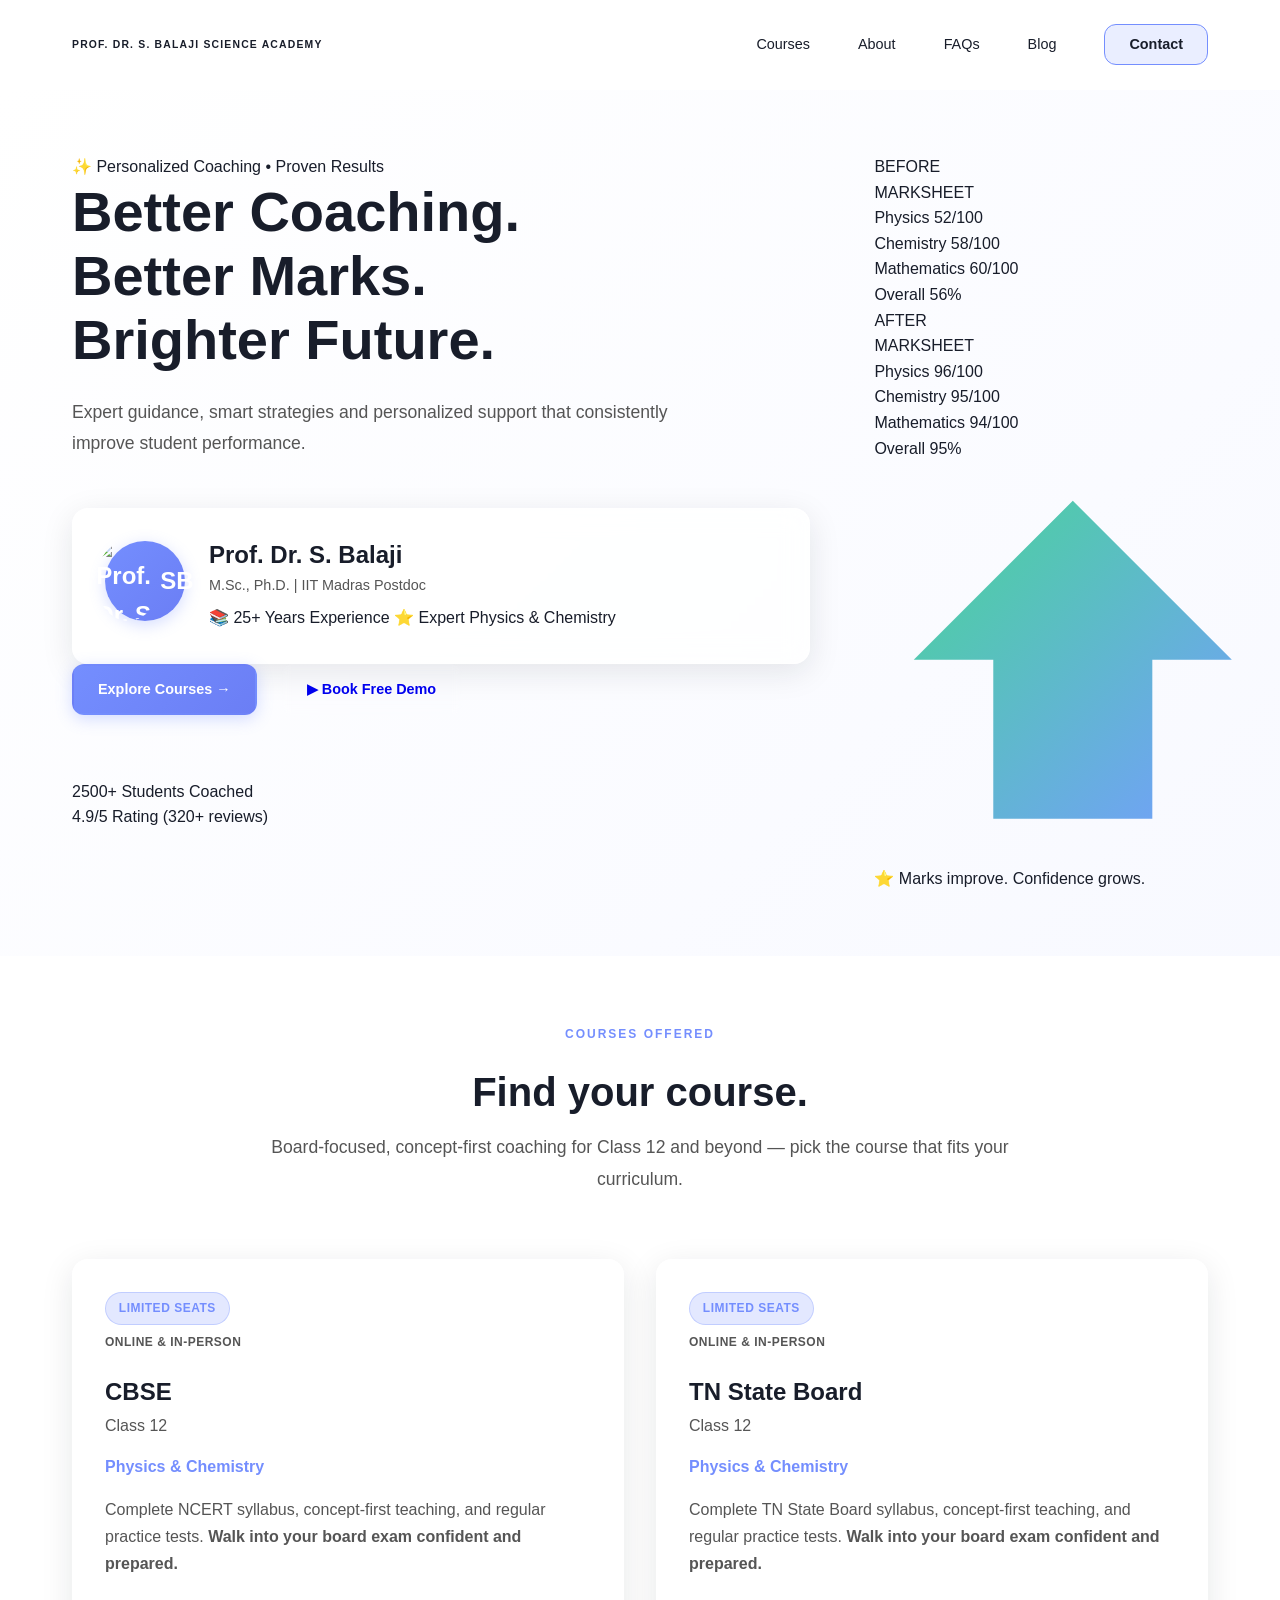
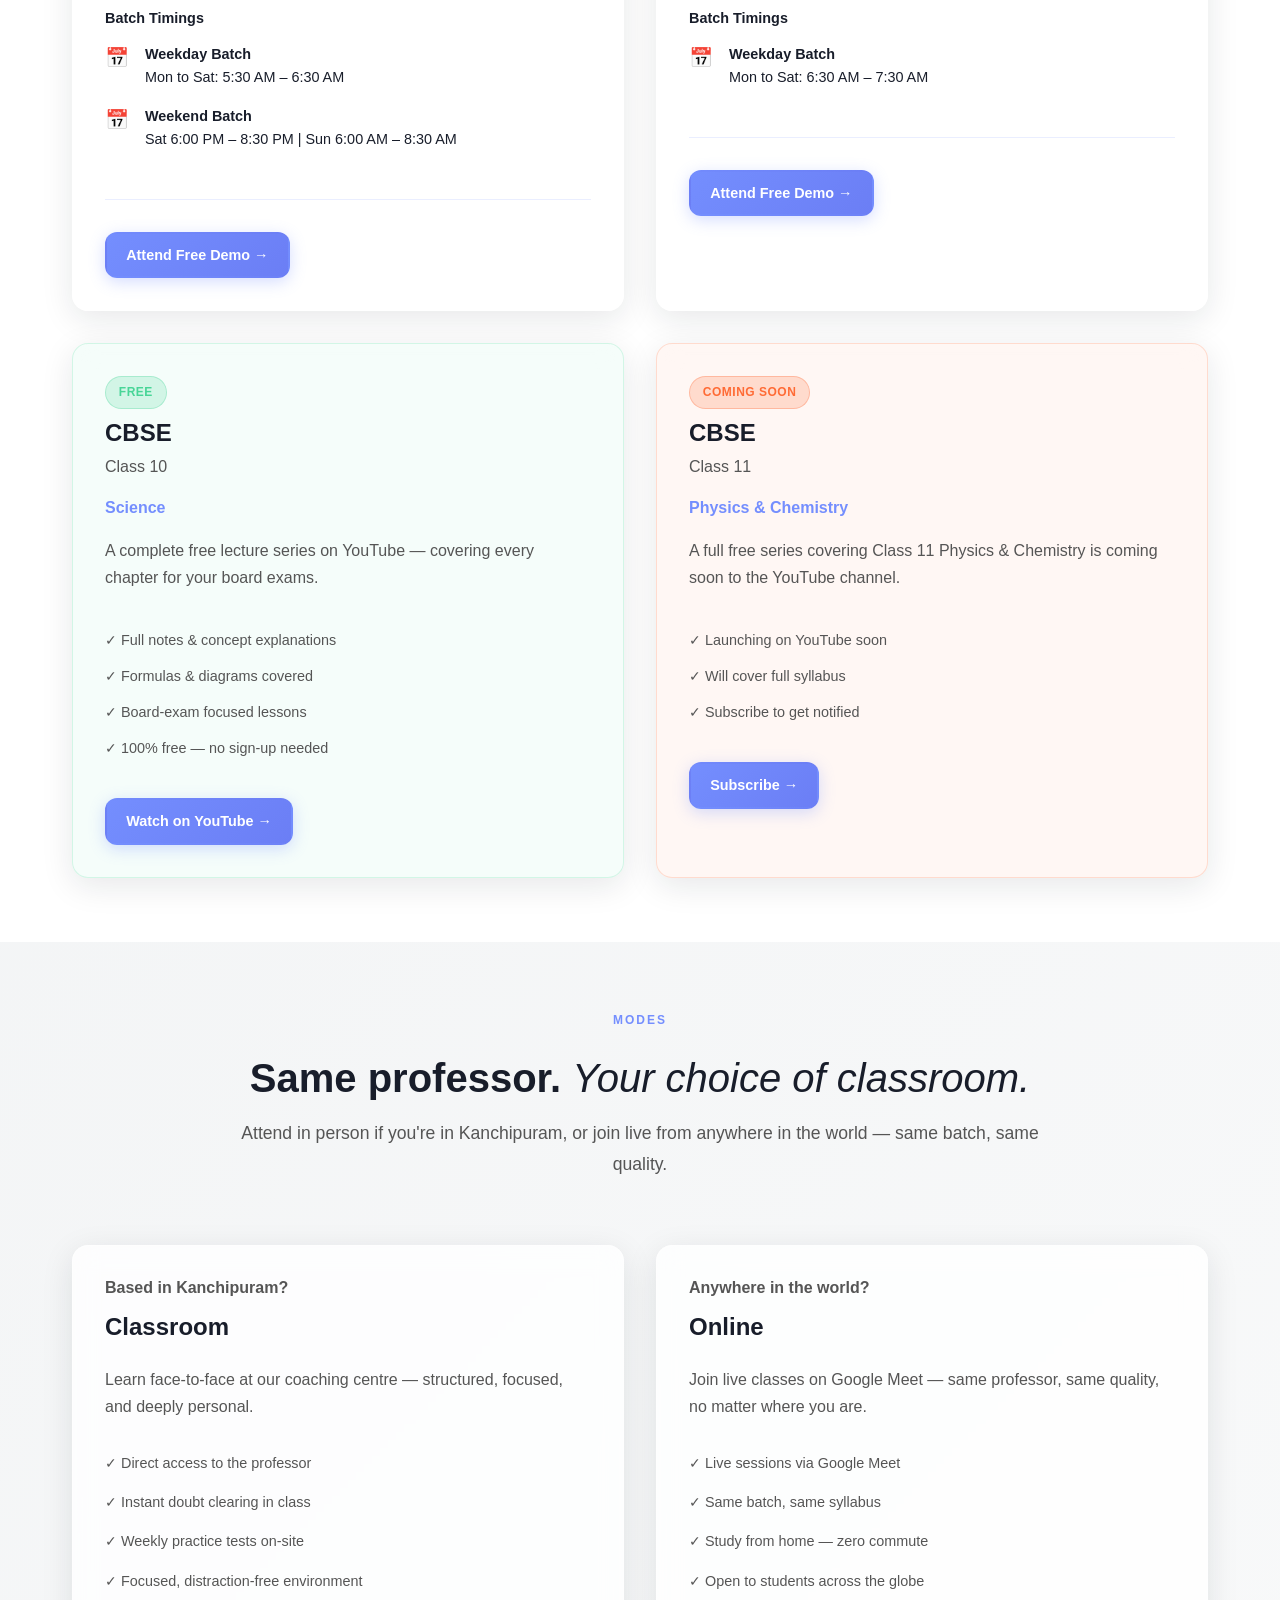
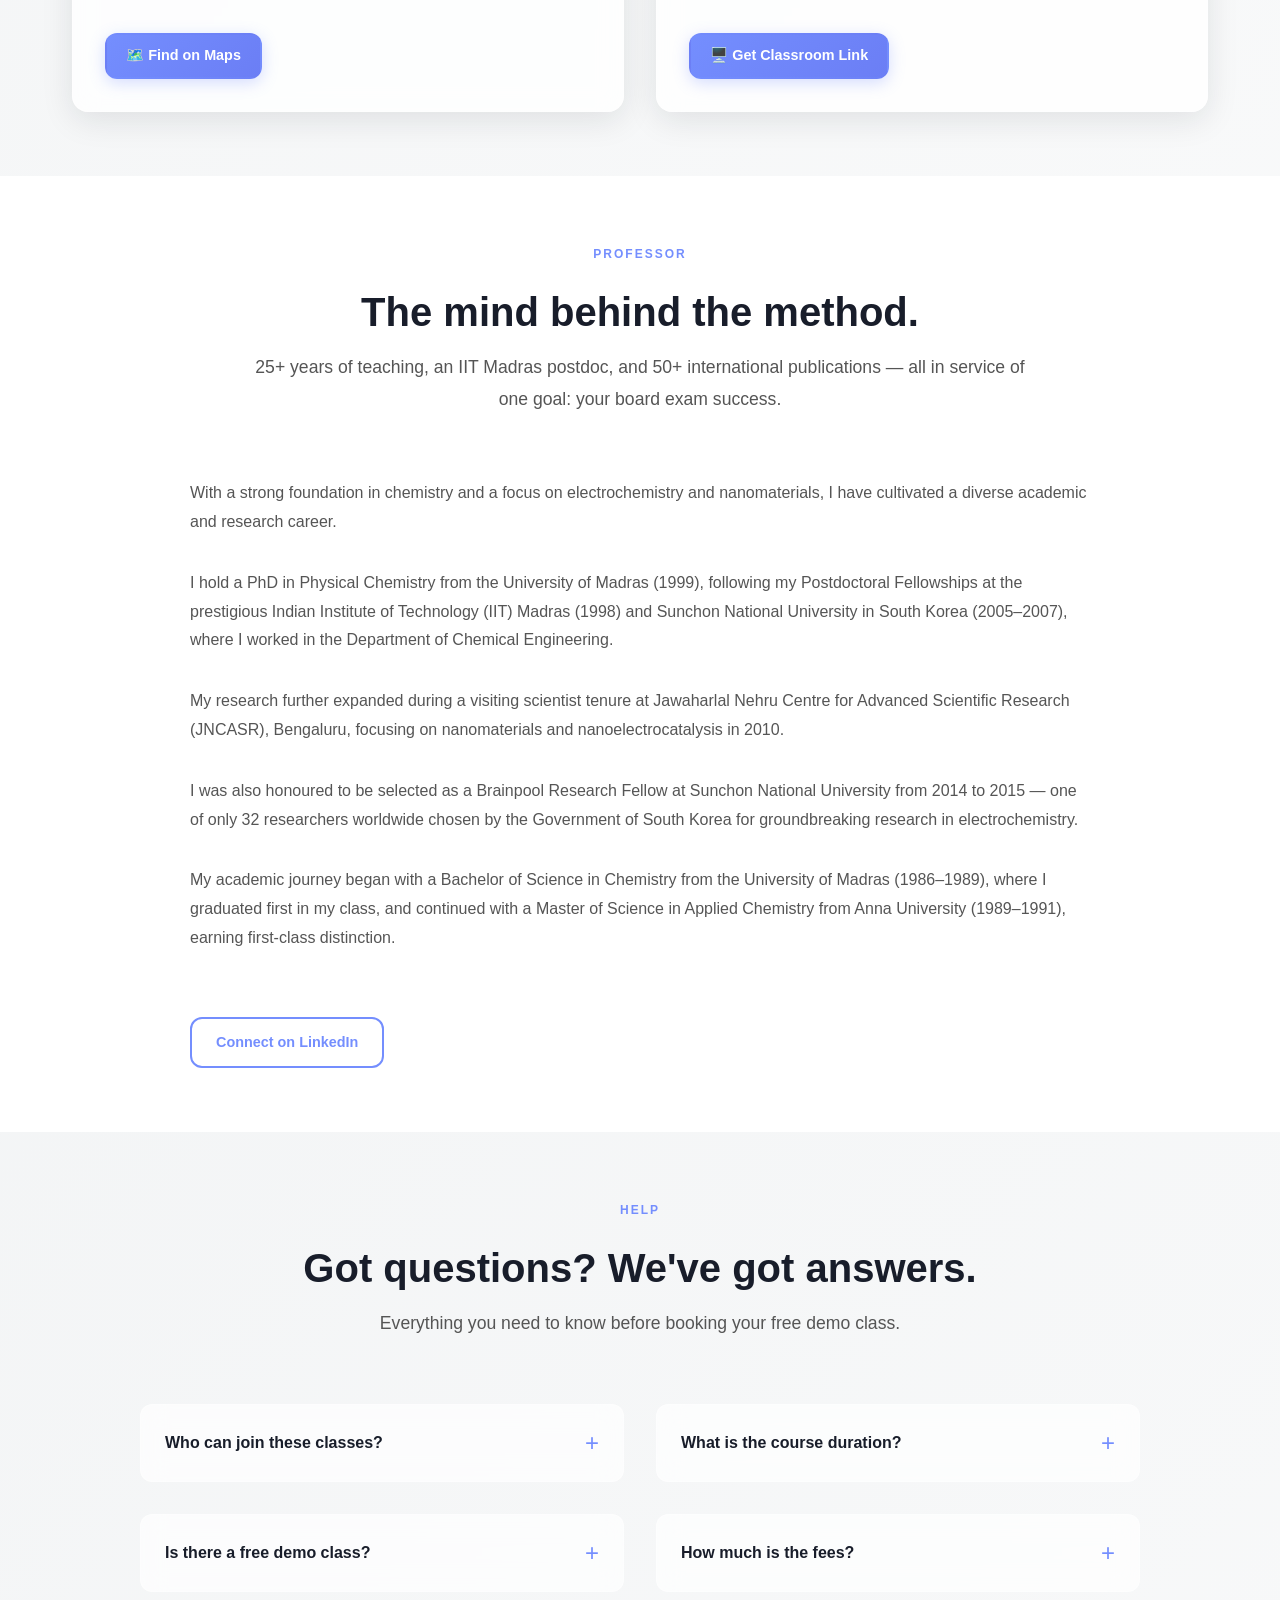
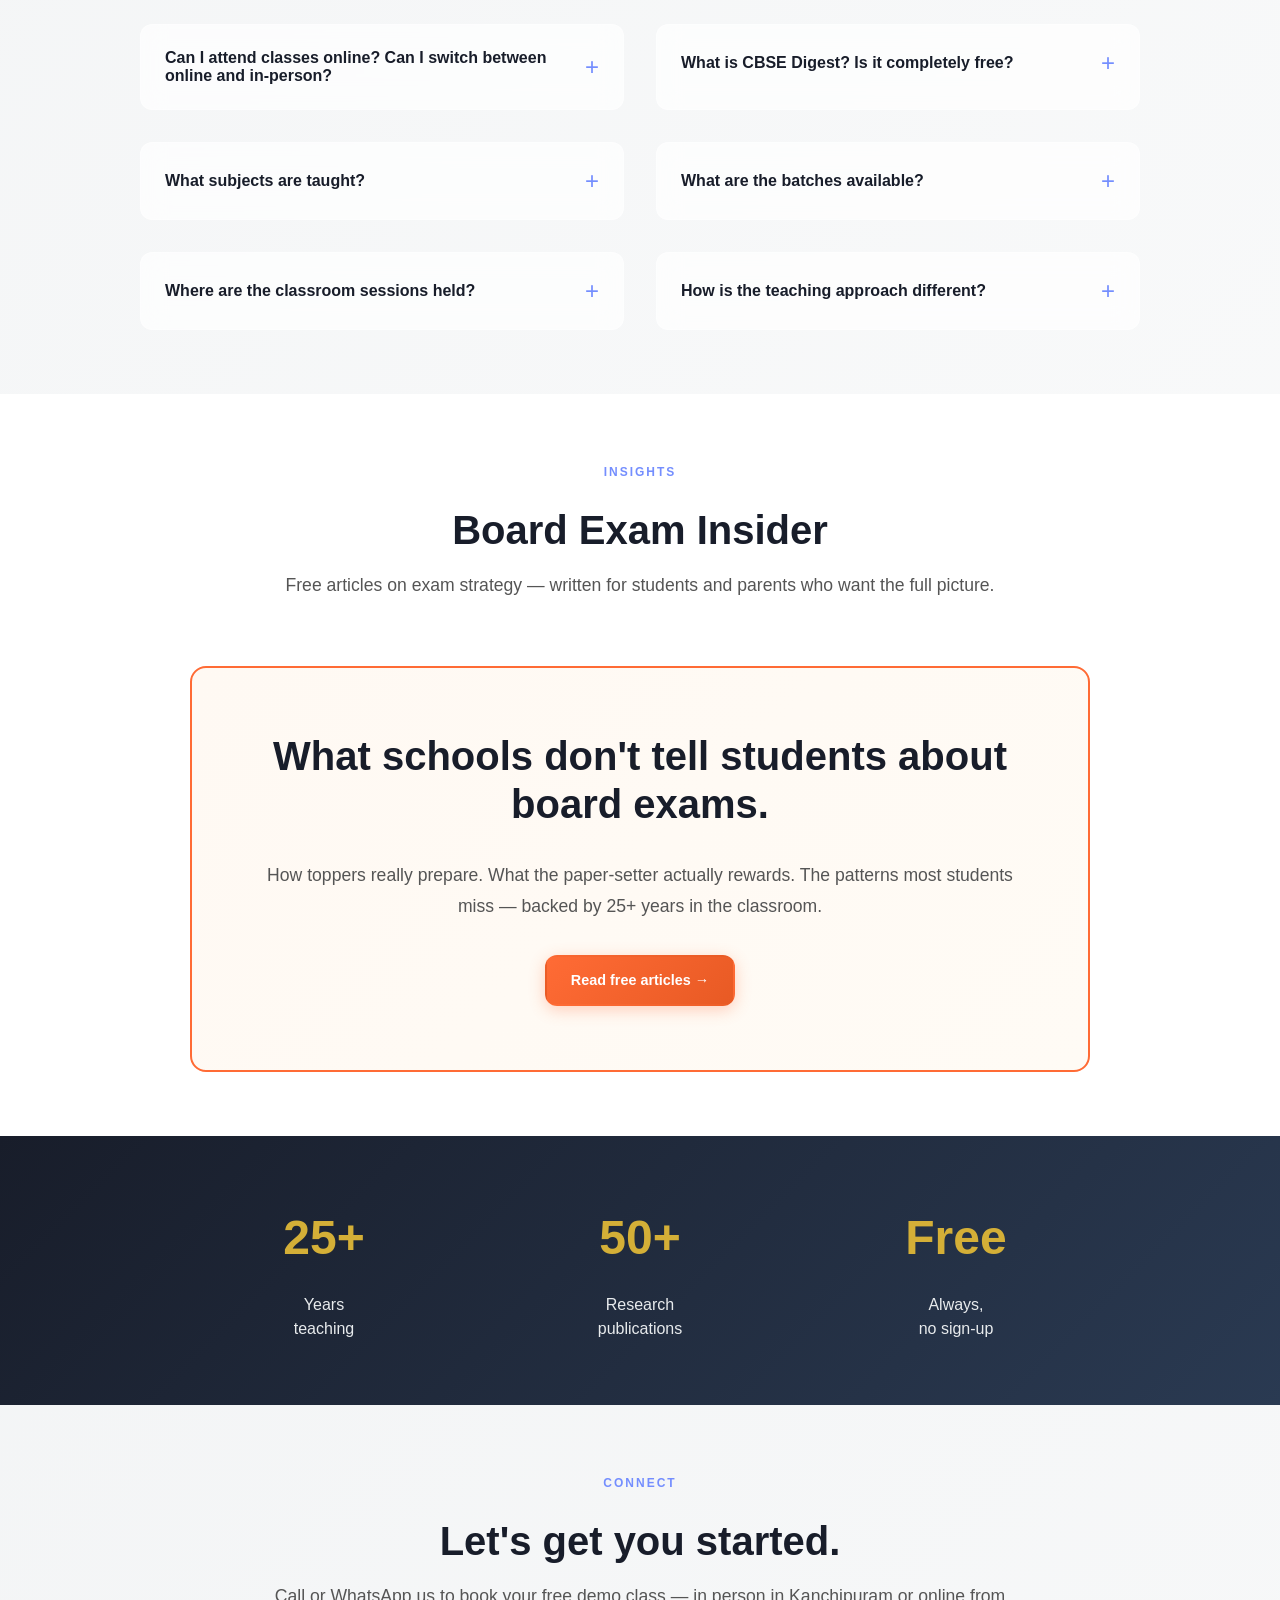
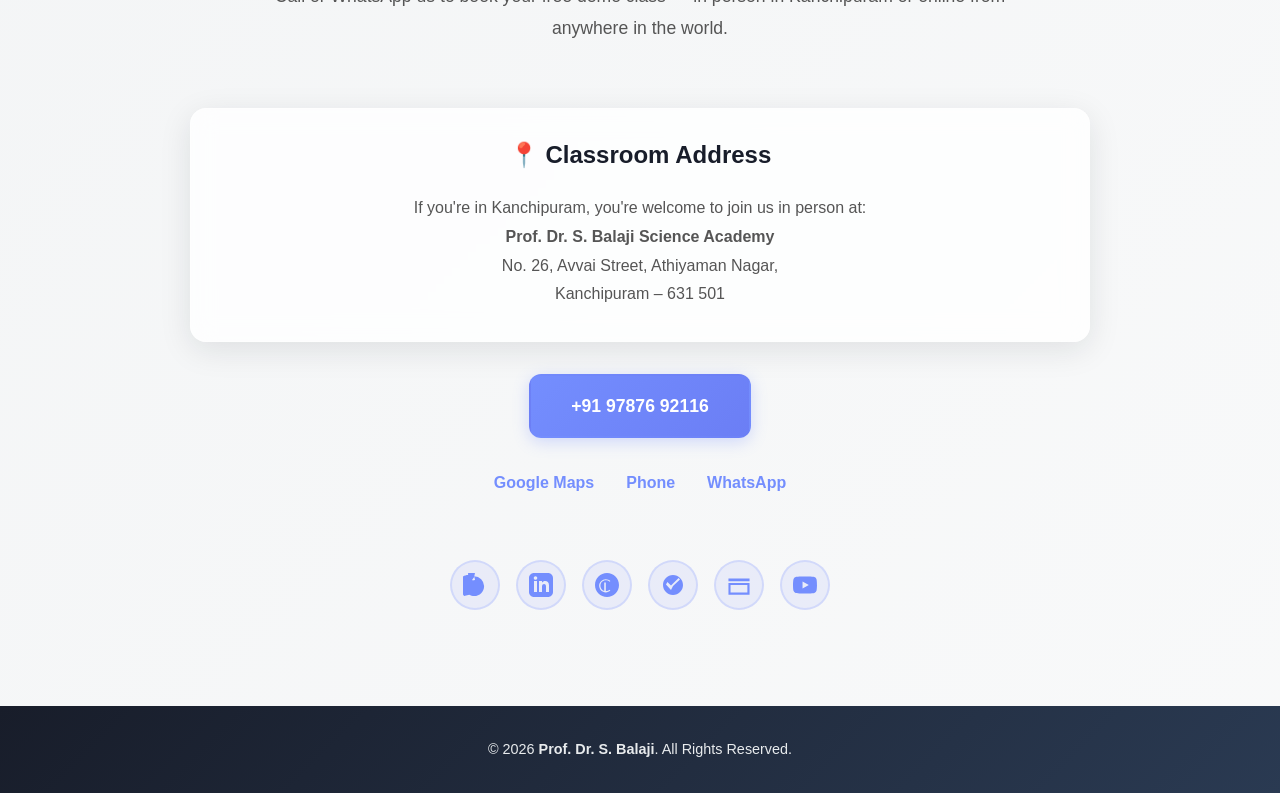
==== index.html @ 97e669ef "Update index.html" ====
<!DOCTYPE html>
<html lang="en">
<head>
    <meta charset="UTF-8">
    <meta name="viewport" content="width=device-width, initial-scale=1.0">
    <title>Prof. Dr. S. Balaji Science Academy | Physics & Chemistry Coaching</title>
    <link rel="icon" type="image/x-icon" href="favicon.ico">
    <meta name="description" content="Score higher in Physics and Chemistry with 25+ years of expertise. CBSE & TN State Board coaching for Class 10, 11 & 12.">
    <meta property="og:title" content="Prof. Dr. S. Balaji Science Academy">
    <meta property="og:description" content="Score higher in Physics and Chemistry with 25+ years of expertise.">
    <meta property="og:type" content="website">
    <link rel="stylesheet" href="styles.css">
    <link rel="preconnect" href="https://fonts.googleapis.com">
    <link rel="preconnect" href="https://fonts.gstatic.com" crossorigin>
    <link href="https://fonts.googleapis.com/css2?family=Google+Sans:wght@400;500;600;700&display=swap" rel="stylesheet">
</head>
<body>
    <!-- Navigation -->
    <nav class="navbar">
        <div class="nav-container">
            <div class="logo">PROF. DR. S. BALAJI SCIENCE ACADEMY</div>
            <button class="menu-toggle" id="menuToggle">
                <span></span>
                <span></span>
                <span></span>
            </button>
            <div class="nav-menu" id="navMenu">
                <a href="#courses" class="nav-link">Courses</a>
                <a href="#about" class="nav-link">About</a>
                <a href="#faqs" class="nav-link">FAQs</a>
                <a href="#blog" class="nav-link">Blog</a>
                <a href="#contact" class="nav-link nav-cta">Contact</a>
            </div>
        </div>
    </nav>

    <!-- Hero Section -->
    <section class="hero">
        <div class="container hero-container">
            <!-- Left Side -->
            <div class="hero-left">
                <div class="hero-badge">
                    <span class="badge-icon">✨</span>
                    Personalized Coaching • Proven Results
                </div>

                <h1 class="hero-title">
                    Better Coaching.<br>Better Marks.<br><span class="gradient-text">Brighter Future.</span>
                </h1>

                <p class="hero-description">
                    Expert guidance, smart strategies and personalized support that consistently improve student performance.
                </p>

                <!-- Profile Card -->
                <div class="prof-card">
                    <div class="prof-avatar">
                        <img src="prof-photo.jpg" alt="Prof. Dr. S. Balaji" id="profPhoto">
                        <span id="profInitials" class="prof-initials">SB</span>
                    </div>
                    <div class="prof-info">
                        <h3>Prof. Dr. S. Balaji</h3>
                        <p>M.Sc., Ph.D. | IIT Madras Postdoc</p>
                        <div class="prof-stats">
                            <span class="stat">📚 25+ Years Experience</span>
                            <span class="stat">⭐ Expert Physics & Chemistry</span>
                        </div>
                    </div>
                    <div class="online-indicator"></div>
                </div>

                <!-- CTA Buttons -->
                <div class="hero-cta">
                    <a href="https://wa.me/+919787692116" class="btn btn-primary">
                        Explore Courses →
                    </a>
                    <a href="#courses" class="btn btn-outline-light">
                        ▶ Book Free Demo
                    </a>
                </div>

                <!-- Trust Badges -->
                <div class="trust-badges">
                    <div class="trust-item">
                        <span class="trust-number">2500+</span>
                        <span class="trust-label">Students Coached</span>
                    </div>
                    <div class="trust-item">
                        <span class="trust-number">4.9/5</span>
                        <span class="trust-label">Rating (320+ reviews)</span>
                    </div>
                </div>
            </div>

            <!-- Right Side - Marksheets -->
            <div class="hero-right">
                <div class="marksheets-container">
                    <!-- Before Marksheet -->
                    <div class="marksheet before-marksheet">
                        <div class="marksheet-label before">BEFORE</div>
                        <div class="marksheet-header">MARKSHEET</div>
                        <div class="marksheet-content">
                            <div class="subject-row">
                                <span class="subject">Physics</span>
                                <span class="marks">52/100</span>
                            </div>
                            <div class="subject-row">
                                <span class="subject">Chemistry</span>
                                <span class="marks">58/100</span>
                            </div>
                            <div class="subject-row">
                                <span class="subject">Mathematics</span>
                                <span class="marks">60/100</span>
                            </div>
                            <div class="subject-row overall">
                                <span class="subject">Overall</span>
                                <span class="marks">56%</span>
                            </div>
                        </div>
                    </div>

                    <!-- After Marksheet -->
                    <div class="marksheet after-marksheet">
                        <div class="marksheet-label after">AFTER</div>
                        <div class="marksheet-header">MARKSHEET</div>
                        <div class="marksheet-content">
                            <div class="subject-row">
                                <span class="subject">Physics</span>
                                <span class="marks improved">96/100</span>
                            </div>
                            <div class="subject-row">
                                <span class="subject">Chemistry</span>
                                <span class="marks improved">95/100</span>
                            </div>
                            <div class="subject-row">
                                <span class="subject">Mathematics</span>
                                <span class="marks improved">94/100</span>
                            </div>
                            <div class="subject-row overall">
                                <span class="subject">Overall</span>
                                <span class="marks improved overall-marks">95%</span>
                            </div>
                        </div>
                    </div>

                    <!-- Improvement Arrow -->
                    <div class="improvement-arrow">
                        <svg viewBox="0 0 100 100" xmlns="http://www.w3.org/2000/svg">
                            <defs>
                                <linearGradient id="arrowGradient" x1="0%" y1="0%" x2="100%" y2="100%">
                                    <stop offset="0%" style="stop-color:#48d597;stop-opacity:1" />
                                    <stop offset="100%" style="stop-color:#749efe;stop-opacity:1" />
                                </linearGradient>
                            </defs>
                            <path d="M 50 10 L 90 50 L 70 50 L 70 90 L 30 90 L 30 50 L 10 50 Z" fill="url(#arrowGradient)"/>
                        </svg>
                    </div>
                </div>

                <!-- Confidence Message -->
                <div class="confidence-message">
                    <span class="star">⭐</span>
                    Marks improve. Confidence grows.
                </div>
            </div>
        </div>
    </section>

    <!-- Courses Section -->
    <section id="courses" class="courses">
        <div class="container">
            <div class="section-header">
                <span class="section-label">COURSES OFFERED</span>
                <h2 class="section-title">Find your course.</h2>
                <p class="section-subtitle">Board-focused, concept-first coaching for Class 12 and beyond — pick the course that fits your curriculum.</p>
            </div>

            <div class="courses-grid">
                <!-- CBSE Class 12 -->
                <div class="course-card glass-effect">
                    <div class="course-badge limited">Limited Seats</div>
                    <div class="course-format">Online & In-Person</div>
                    <h3>CBSE<br><span class="course-class">Class 12</span></h3>
                    <p class="course-subtitle">Physics & Chemistry</p>
                    <p class="course-description">Complete NCERT syllabus, concept-first teaching, and regular practice tests. <strong>Walk into your board exam confident and prepared.</strong></p>
                    
                    <div class="course-timings">
                        <h4>Batch Timings</h4>
                        <div class="timing-item">
                            <span class="icon">📅</span>
                            <div>
                                <strong>Weekday Batch</strong><br>
                                Mon to Sat: 5:30 AM – 6:30 AM
                            </div>
                        </div>
                        <div class="timing-item">
                            <span class="icon">📅</span>
                            <div>
                                <strong>Weekend Batch</strong><br>
                                Sat 6:00 PM – 8:30 PM | Sun 6:00 AM – 8:30 AM
                            </div>
                        </div>
                    </div>
                    <a href="https://wa.me/+919787692116" class="btn btn-small btn-primary">Attend Free Demo →</a>
                </div>

                <!-- TN State Board Class 12 -->
                <div class="course-card glass-effect">
                    <div class="course-badge limited">Limited Seats</div>
                    <div class="course-format">Online & In-Person</div>
                    <h3>TN State Board<br><span class="course-class">Class 12</span></h3>
                    <p class="course-subtitle">Physics & Chemistry</p>
                    <p class="course-description">Complete TN State Board syllabus, concept-first teaching, and regular practice tests. <strong>Walk into your board exam confident and prepared.</strong></p>
                    
                    <div class="course-timings">
                        <h4>Batch Timings</h4>
                        <div class="timing-item">
                            <span class="icon">📅</span>
                            <div>
                                <strong>Weekday Batch</strong><br>
                                Mon to Sat: 6:30 AM – 7:30 AM
                            </div>
                        </div>
                    </div>
                    <a href="https://wa.me/+919787692116" class="btn btn-small btn-primary">Attend Free Demo →</a>
                </div>

                <!-- Free Class 10 YouTube -->
                <div class="course-card glass-effect free-card">
                    <div class="course-badge free">Free</div>
                    <h3>CBSE<br><span class="course-class">Class 10</span></h3>
                    <p class="course-subtitle">Science</p>
                    <p class="course-description">A complete free lecture series on YouTube — covering every chapter for your board exams.</p>
                    
                    <ul class="course-features">
                        <li>✓ Full notes & concept explanations</li>
                        <li>✓ Formulas & diagrams covered</li>
                        <li>✓ Board-exam focused lessons</li>
                        <li>✓ 100% free — no sign-up needed</li>
                    </ul>
                    <a href="https://www.youtube.com/channel/UCLuVg3E325Iq8flQDTvYi_w" class="btn btn-small btn-primary">Watch on YouTube →</a>
                </div>

                <!-- Coming Soon Class 11 -->
                <div class="course-card glass-effect coming-card">
                    <div class="course-badge coming">Coming Soon</div>
                    <h3>CBSE<br><span class="course-class">Class 11</span></h3>
                    <p class="course-subtitle">Physics & Chemistry</p>
                    <p class="course-description">A full free series covering Class 11 Physics & Chemistry is coming soon to the YouTube channel.</p>
                    
                    <ul class="course-features">
                        <li>✓ Launching on YouTube soon</li>
                        <li>✓ Will cover full syllabus</li>
                        <li>✓ Subscribe to get notified</li>
                    </ul>
                    <a href="https://www.youtube.com/channel/UCLuVg3E325Iq8flQDTvYi_w" class="btn btn-small btn-primary">Subscribe →</a>
                </div>
            </div>
        </div>
    </section>

    <!-- How to Attend Section -->
    <section class="attend">
        <div class="container">
            <div class="section-header">
                <span class="section-label">MODES</span>
                <h2 class="section-title">Same professor. <span class="italic">Your choice of classroom.</span></h2>
                <p class="section-subtitle">Attend in person if you're in Kanchipuram, or join live from anywhere in the world — same batch, same quality.</p>
            </div>

            <div class="attend-grid">
                <div class="attend-card glass-effect">
                    <h3>Based in Kanchipuram?</h3>
                    <h4>Classroom</h4>
                    <p>Learn face-to-face at our coaching centre — structured, focused, and deeply personal.</p>
                    <ul class="attend-features">
                        <li>✓ Direct access to the professor</li>
                        <li>✓ Instant doubt clearing in class</li>
                        <li>✓ Weekly practice tests on-site</li>
                        <li>✓ Focused, distraction-free environment</li>
                    </ul>
                    <a href="https://maps.app.goo.gl/HRtqZ7h7q2wzd7sp9" class="btn btn-small btn-primary">🗺️ Find on Maps</a>
                </div>

                <div class="attend-card glass-effect">
                    <h3>Anywhere in the world?</h3>
                    <h4>Online</h4>
                    <p>Join live classes on Google Meet — same professor, same quality, no matter where you are.</p>
                    <ul class="attend-features">
                        <li>✓ Live sessions via Google Meet</li>
                        <li>✓ Same batch, same syllabus</li>
                        <li>✓ Study from home — zero commute</li>
                        <li>✓ Open to students across the globe</li>
                    </ul>
                    <a href="https://wa.me/+919787692116" class="btn btn-small btn-primary">🖥️ Get Classroom Link</a>
                </div>
            </div>
        </div>
    </section>

    <!-- About Section -->
    <section id="about" class="about">
        <div class="container">
            <div class="section-header">
                <span class="section-label">PROFESSOR</span>
                <h2 class="section-title">The mind behind the method.</h2>
                <p class="section-subtitle">25+ years of teaching, an IIT Madras postdoc, and 50+ international publications — all in service of one goal: your board exam success.</p>
            </div>

            <div class="about-content">
                <div class="about-text">
                    <p>With a strong foundation in chemistry and a focus on electrochemistry and nanomaterials, I have cultivated a diverse academic and research career.</p>

                    <p>I hold a PhD in Physical Chemistry from the University of Madras (1999), following my Postdoctoral Fellowships at the prestigious Indian Institute of Technology (IIT) Madras (1998) and Sunchon National University in South Korea (2005–2007), where I worked in the Department of Chemical Engineering.</p>

                    <p>My research further expanded during a visiting scientist tenure at Jawaharlal Nehru Centre for Advanced Scientific Research (JNCASR), Bengaluru, focusing on nanomaterials and nanoelectrocatalysis in 2010.</p>

                    <p>I was also honoured to be selected as a Brainpool Research Fellow at Sunchon National University from 2014 to 2015 — one of only 32 researchers worldwide chosen by the Government of South Korea for groundbreaking research in electrochemistry.</p>

                    <p>My academic journey began with a Bachelor of Science in Chemistry from the University of Madras (1986–1989), where I graduated first in my class, and continued with a Master of Science in Applied Chemistry from Anna University (1989–1991), earning first-class distinction.</p>

                    <a href="https://www.linkedin.com/in/profdrsbalaji" class="btn btn-outline">Connect on LinkedIn</a>
                </div>
            </div>
        </div>
    </section>

    <!-- FAQs Section -->
    <section id="faqs" class="faqs">
        <div class="container">
            <div class="section-header">
                <span class="section-label">HELP</span>
                <h2 class="section-title">Got questions? We've got answers.</h2>
                <p class="section-subtitle">Everything you need to know before booking your free demo class.</p>
            </div>

            <div class="faq-list">
                <div class="faq-item">
                    <button class="faq-question" onclick="toggleFAQ(this)">
                        <span>Who can join these classes?</span>
                        <span class="faq-toggle">+</span>
                    </button>
                    <div class="faq-answer">
                        <p>Students in Class 12 under CBSE or TN State Board can join. Classes are open to both beginners starting from scratch and students looking to revise and strengthen their concepts before exams.</p>
                    </div>
                </div>

                <div class="faq-item">
                    <button class="faq-question" onclick="toggleFAQ(this)">
                        <span>What is the course duration?</span>
                        <span class="faq-toggle">+</span>
                    </button>
                    <div class="faq-answer">
                        <p>The course runs all the way through to your board exams. Once the full syllabus is covered, we move into structured revision and practice tests with personalised feedback.</p>
                    </div>
                </div>

                <div class="faq-item">
                    <button class="faq-question" onclick="toggleFAQ(this)">
                        <span>Is there a free demo class?</span>
                        <span class="faq-toggle">+</span>
                    </button>
                    <div class="faq-answer">
                        <p>Yes! We offer a free demo class with absolutely no commitment required. Call or WhatsApp us before coming to class in-person or to get the Google Meet invite to attend online.</p>
                    </div>
                </div>

                <div class="faq-item">
                    <button class="faq-question" onclick="toggleFAQ(this)">
                        <span>How much is the fees?</span>
                        <span class="faq-toggle">+</span>
                    </button>
                    <div class="faq-answer">
                        <p>We'd love to share the fee details with you personally! Drop us a WhatsApp message or give us a call — we'll answer all your questions and help you find the right batch too.</p>
                    </div>
                </div>

                <div class="faq-item">
                    <button class="faq-question" onclick="toggleFAQ(this)">
                        <span>Can I attend classes online? Can I switch between online and in-person?</span>
                        <span class="faq-toggle">+</span>
                    </button>
                    <div class="faq-answer">
                        <p>Yes, classes are conducted live via Google Meet. You can attend from anywhere in the world. Switching is completely flexible — if you've enrolled for in-person but can't make it, join online. Online students are always welcome to visit us in person.</p>
                    </div>
                </div>

                <div class="faq-item">
                    <button class="faq-question" onclick="toggleFAQ(this)">
                        <span>What is CBSE Digest? Is it completely free?</span>
                        <span class="faq-toggle">+</span>
                    </button>
                    <div class="faq-answer">
                        <p>CBSE Digest is a complete Class 10 Science lecture series on YouTube — and yes, it is 100% free. Every chapter is covered from basics through what you need for your board exams.</p>
                    </div>
                </div>

                <div class="faq-item">
                    <button class="faq-question" onclick="toggleFAQ(this)">
                        <span>What subjects are taught?</span>
                        <span class="faq-toggle">+</span>
                    </button>
                    <div class="faq-answer">
                        <p>Physics and Chemistry for Class 12 (both CBSE and TN State Board). For Class 10 CBSE Science, video lessons are available for free on our YouTube channel.</p>
                    </div>
                </div>

                <div class="faq-item">
                    <button class="faq-question" onclick="toggleFAQ(this)">
                        <span>What are the batches available?</span>
                        <span class="faq-toggle">+</span>
                    </button>
                    <div class="faq-answer">
                        <p>We offer weekday and weekend batches for CBSE students, so you can choose what fits your schedule. For TN State Board students, we currently run a weekday batch.</p>
                    </div>
                </div>

                <div class="faq-item">
                    <button class="faq-question" onclick="toggleFAQ(this)">
                        <span>Where are the classroom sessions held?</span>
                        <span class="faq-toggle">+</span>
                    </button>
                    <div class="faq-answer">
                        <p>Classroom sessions are held in Kanchipuram. The exact address is available on Google Maps — find the link in the Contact section of this website.</p>
                    </div>
                </div>

                <div class="faq-item">
                    <button class="faq-question" onclick="toggleFAQ(this)">
                        <span>How is the teaching approach different?</span>
                        <span class="faq-toggle">+</span>
                    </button>
                    <div class="faq-answer">
                        <p>Prof. Dr. S. Balaji uses a concept-first teaching method — building strong fundamentals before moving to problem solving. Regular practice tests track each student's progress.</p>
                    </div>
                </div>
            </div>
        </div>
    </section>

    <!-- Blog/Substack Section -->
    <section id="blog" class="blog">
        <div class="container">
            <div class="section-header">
                <span class="section-label">INSIGHTS</span>
                <h2 class="section-title">Board Exam Insider</h2>
                <p class="section-subtitle">Free articles on exam strategy — written for students and parents who want the full picture.</p>
            </div>

            <div class="blog-content">
                <div class="blog-text">
                    <h3>What schools don't tell students about board exams.</h3>
                    <p>How toppers really prepare. What the paper-setter actually rewards. The patterns most students miss — backed by 25+ years in the classroom.</p>
                    <a href="https://profbalaji.substack.com/" class="btn btn-substack">Read free articles →</a>
                </div>
            </div>
        </div>
    </section>

    <!-- Stats Section -->
    <section class="stats">
        <div class="container">
            <div class="stats-grid">
                <div class="stat-item">
                    <span class="stat-number">25+</span>
                    <span class="stat-label">Years<br>teaching</span>
                </div>
                <div class="stat-item">
                    <span class="stat-number">50+</span>
                    <span class="stat-label">Research<br>publications</span>
                </div>
                <div class="stat-item">
                    <span class="stat-number">Free</span>
                    <span class="stat-label">Always,<br>no sign-up</span>
                </div>
            </div>
        </div>
    </section>

    <!-- Contact Section -->
    <section id="contact" class="contact">
        <div class="container">
            <div class="section-header">
                <span class="section-label">CONNECT</span>
                <h2 class="section-title">Let's get you started.</h2>
                <p class="section-subtitle">Call or WhatsApp us to book your free demo class — in person in Kanchipuram or online from anywhere in the world.</p>
            </div>

            <div class="contact-info">
                <div class="address-block glass-effect">
                    <h3>📍 Classroom Address</h3>
                    <p>If you're in Kanchipuram, you're welcome to join us in person at:</p>
                    <p><strong>Prof. Dr. S. Balaji Science Academy</strong><br>
                    No. 26, Avvai Street, Athiyaman Nagar,<br>
                    Kanchipuram – 631 501</p>
                </div>

                <div class="contact-cta">
                    <a href="tel:+919787692116" class="btn btn-primary btn-large">+91 97876 92116</a>
                </div>

                <div class="contact-links">
                    <a href="https://maps.app.goo.gl/HRtqZ7h7q2wzd7sp9" class="contact-link">Google Maps</a>
                    <a href="tel:+919787692116" class="contact-link">Phone</a>
                    <a href="https://wa.me/+919787692116" class="contact-link">WhatsApp</a>
                </div>
            </div>

            <div class="social-links">
                <!-- WhatsApp Logo -->
                <a href="https://wa.me/+919787692116" title="WhatsApp" class="social-icon whatsapp-icon">
                    <svg viewBox="0 0 24 24" fill="currentColor">
                        <path d="M17.472 14.382c-.297-.149-1.758-.867-2.03-.967-.272-.099-.471-.148-.67.15-.197.297-.773.972-.949 1.172-.176.199-.352.223-.65.075-.297-.15-1.255-.463-2.39-1.475-.883-.788-1.48-1.761-1.653-2.059-.173-.297-.018-.458.13-.606.134-.133.298-.347.446-.52.149-.174.198-.298.298-.497.099-.198.05-.371-.025-.52-.075-.149-.669-1.612-.916-2.207-.242-.579-.487-.5-.67-.51-.173-.008-.371-.01-.57-.01-.198 0-.52.074-.792.372-.272.297-1.04 1.016-1.04 2.479 0 1.462 1.065 2.875 1.213 3.074.149.198 2.096 3.2 5.076 4.487.709.306 1.262.489 1.694.625.712.227 1.36.195 1.871.118.571-.085 1.758-.719 2.006-1.413.248-.694.248-1.289.173-1.413-.074-.124-.272-.198-.57-.347m-5.421-7.403h-.004a9.87 9.87 0 00-4.969 1.523A9.9 9.9 0 002.05 9.97a9.882 9.882 0 009.904-9.904c0-2.64-.865-5.091-2.34-7.103A9.88 9.88 0 005.13 2.01c-5.45 0-9.884 4.434-9.884 9.884 0 1.74.459 3.436 1.33 4.925L1.05 23l5.239-1.374c1.437.923 3.115 1.408 4.914 1.408 5.45 0 9.884-4.434 9.884-9.884a9.87 9.87 0 00-2.906-7.018 9.882 9.882 0 00-7.028-2.905"/>
                    </svg>
                </a>

                <!-- LinkedIn Logo -->
                <a href="https://www.linkedin.com/in/profdrsbalaji" title="LinkedIn" class="social-icon linkedin-icon">
                    <svg viewBox="0 0 24 24" fill="currentColor">
                        <path d="M19 0h-14c-2.761 0-5 2.239-5 5v14c0 2.761 2.239 5 5 5h14c2.762 0 5-2.239 5-5v-14c0-2.761-2.238-5-5-5zm-11 19h-3v-11h3v11zm-1.5-12.268c-.966 0-1.75-.79-1.75-1.764s.784-1.764 1.75-1.764 1.75.79 1.75 1.764-.783 1.764-1.75 1.764zm13.5 12.268h-3v-5.604c0-3.368-4-3.113-4 0v5.604h-3v-11h3v1.765c1.396-2.586 7-2.777 7 2.476v6.759z"/>
                    </svg>
                </a>

                <!-- Google Scholar Logo -->
                <a href="https://scholar.google.co.kr/citations?hl=en&pli=1&user=9NAUZ5MAAAAJ" title="Google Scholar" class="social-icon scholar-icon">
                    <svg viewBox="0 0 24 24" fill="currentColor">
                        <path d="M12 0C5.372 0 0 5.373 0 12s5.372 12 12 12 12-5.373 12-12-5.372-12-12-12zm-1.18 17.922h-1.6v-8.4h1.6v8.4zm3.64-9.32c-.816-.816-2.184-1.32-3.68-1.32-2.96 0-5.36 2.4-5.36 5.36 0 2.96 2.4 5.36 5.36 5.36 1.496 0 2.864-.504 3.68-1.32l.896.896c-1.152 1.152-2.736 1.864-4.576 1.864-3.64 0-6.6-2.96-6.6-6.6s2.96-6.6 6.6-6.6c1.84 0 3.424.712 4.576 1.864l-.896.896zm5.32-3.32h-3.56v10.8h1.6v-3.84h1.96v-1.6h-1.96v-2.2h3.56v-1.6z"/>
                    </svg>
                </a>

                <!-- Google Maps Logo -->
                <a href="https://maps.app.goo.gl/HRtqZ7h7q2wzd7sp9" title="Google Maps" class="social-icon maps-icon">
                    <svg viewBox="0 0 24 24" fill="currentColor">
                        <path d="M12 2C6.48 2 2 6.48 2 12s4.48 10 10 10 10-4.48 10-10S17.52 2 12 2zm-2 15l-5-5.41L6.41 9 10 12.59 17.59 5 19 6.41 12 13z"/>
                    </svg>
                </a>

                <!-- Substack Logo -->
                <a href="https://profbalaji.substack.com" title="Substack" class="social-icon substack-icon">
                    <svg viewBox="0 0 24 24" fill="currentColor">
                        <path d="M22.539 8.242H1.46V5.406h21.08v2.836zM1.46 10.042v11.652h21.08V10.042H1.46zm18.922 9.336H3.538v-7.493h16.844v7.493z"/>
                    </svg>
                </a>

                <!-- YouTube Logo -->
                <a href="https://www.youtube.com/@CBSEdigest" title="YouTube" class="social-icon youtube-icon">
                    <svg viewBox="0 0 24 24" fill="currentColor">
                        <path d="M23.498 6.186a3.016 3.016 0 0 0-2.122-2.136C19.505 3.545 12 3.545 12 3.545s-7.505 0-9.377.505A3.017 3.017 0 0 0 .502 6.186C0 8.07 0 12 0 12s0 3.93.502 5.814a3.016 3.016 0 0 0 2.122 2.136c1.871.505 9.376.505 9.376.505s7.505 0 9.377-.505a3.015 3.015 0 0 0 2.122-2.136C24 15.93 24 12 24 12s0-3.93-.502-5.814zM9.545 15.568V8.432L15.818 12l-6.273 3.568z"/>
                    </svg>
                </a>
            </div>
        </div>
    </section>

    <!-- Footer -->
    <footer class="footer">
        <div class="container">
            <p>© 2026 <strong>Prof. Dr. S. Balaji</strong>. All Rights Reserved.</p>
        </div>
    </footer>

    <script>
        // Mobile Menu Toggle
        const menuToggle = document.getElementById('menuToggle');
        const navMenu = document.getElementById('navMenu');

        menuToggle.addEventListener('click', () => {
            navMenu.classList.toggle('active');
            menuToggle.classList.toggle('active');
        });

        document.querySelectorAll('.nav-link').forEach(link => {
            link.addEventListener('click', () => {
                navMenu.classList.remove('active');
                menuToggle.classList.remove('active');
            });
        });

        // FAQ Toggle
        function toggleFAQ(button) {
            const item = button.parentElement;
            const answer = item.querySelector('.faq-answer');
            const toggle = button.querySelector('.faq-toggle');
            
            item.classList.toggle('open');
            toggle.textContent = item.classList.contains('open') ? '−' : '+';
        }

        // Smooth scroll
        document.querySelectorAll('a[href^="#"]').forEach(anchor => {
            anchor.addEventListener('click', function (e) {
                const href = this.getAttribute('href');
                if (href !== '#' && document.querySelector(href)) {
                    e.preventDefault();
                    document.querySelector(href).scrollIntoView({
                        behavior: 'smooth'
                    });
                }
            });
        });

        // Navbar on scroll
        window.addEventListener('scroll', () => {
            const navbar = document.querySelector('.navbar');
            if (window.scrollY > 50) {
                navbar.classList.add('scrolled');
            } else {
                navbar.classList.remove('scrolled');
            }
        });

        // Hide initials when image loads
        const profPhoto = document.getElementById('profPhoto');
        const profInitials = document.getElementById('profInitials');
        
        if (profPhoto) {
            profPhoto.addEventListener('load', () => {
                profInitials.style.display = 'none';
            });
            
            profPhoto.addEventListener('error', () => {
                profInitials.style.display = 'flex';
            });
        }
    </script>
</body>
</html>
---- styles.css ----
/* ====================================
   ROOT VARIABLES & DESIGN TOKENS
   ==================================== */
:root {
    /* PRIMARY COLOR PALETTE */
    --primary: #181d2a;           /* Deep Navy - Primary */
    --secondary: #748efe;         /* Soft Purple-Blue - Accent */
    --light: #e8ebed;             /* Light Gray - Backgrounds */
    --white: #ffffff;             /* Pure White */
    --text: #181d2a;              /* Dark Navy for text */
    --text-light: #555555;        /* Medium gray for secondary text */
    --accent-gold: #D4AF37;       /* Golden Yellow */
    --accent-green: #48d597;      /* Pale Neon Green */
    --accent-red: #ef4444;        /* Red for alerts/pills */
    --substack-orange: #FF6B35;   /* Substack Theme Orange */
    
    /* GLASS EFFECT COLORS */
    --glass-light: rgba(255, 255, 255, 0.7);
    --glass-border: rgba(255, 255, 255, 0.3);
    --glass-shadow: 0 8px 32px rgba(24, 29, 42, 0.1);
    --glass-shadow-lg: 0 20px 64px rgba(24, 29, 42, 0.15);
    
    /* SPACING SYSTEM */
    --spacing-xs: 0.5rem;
    --spacing-sm: 1rem;
    --spacing-md: 1.5rem;
    --spacing-lg: 2rem;
    --spacing-xl: 3rem;
    --spacing-2xl: 4rem;
    
    /* TYPOGRAPHY */
    --font-main: 'Google Sans', -apple-system, BlinkMacSystemFont, 'Segoe UI', sans-serif;
    --font-size-xs: 0.75rem;
    --font-size-sm: 0.9rem;
    --font-size-base: 1rem;
    --font-size-lg: 1.1rem;
    --font-size-xl: 1.5rem;
    --font-size-2xl: 2.5rem;
    --font-size-3xl: 3.5rem;
    
    /* BORDER RADIUS */
    --radius-sm: 6px;
    --radius-md: 12px;
    --radius-lg: 16px;
    
    /* TRANSITIONS */
    --transition-fast: 0.15s ease;
    --transition-normal: 0.3s ease;
    --transition-smooth: 0.5s ease;
}

/* ====================================
   RESET & BASE STYLES
   ==================================== */
* {
    margin: 0;
    padding: 0;
    box-sizing: border-box;
}

html {
    scroll-behavior: smooth;
}

body {
    font-family: var(--font-main);
    color: var(--text);
    background-color: var(--white);
    line-height: 1.6;
    font-size: var(--font-size-base);
}

/* ====================================
   CONTAINER & LAYOUT
   ==================================== */
.container {
    max-width: 1200px;
    margin: 0 auto;
    padding: 0 var(--spacing-lg);
}

@media (max-width: 768px) {
    .container {
        padding: 0 var(--spacing-md);
    }
}

/* ====================================
   GLASSMORPHISM EFFECT
   ==================================== */
.glass-effect {
    background: rgba(255, 255, 255, 0.8);
    backdrop-filter: blur(12px);
    border: 1px solid rgba(255, 255, 255, 0.3);
    box-shadow: 0 8px 32px rgba(24, 29, 42, 0.1);
}

.glass-effect:hover {
    background: rgba(255, 255, 255, 0.85);
    border-color: rgba(255, 255, 255, 0.4);
    box-shadow: 0 12px 48px rgba(24, 29, 42, 0.15);
    transition: all var(--transition-normal);
}

/* ====================================
   NAVIGATION BAR
   ==================================== */
.navbar {
    position: sticky;
    top: 0;
    z-index: 1000;
    background: rgba(255, 255, 255, 0.8);
    backdrop-filter: blur(12px);
    border-bottom: 1px solid transparent;
    transition: all var(--transition-normal);
}

.navbar.scrolled {
    border-bottom-color: var(--light);
    box-shadow: 0 4px 20px rgba(24, 29, 42, 0.08);
}

.nav-container {
    max-width: 1200px;
    margin: 0 auto;
    padding: var(--spacing-md) var(--spacing-lg);
    display: flex;
    justify-content: space-between;
    align-items: center;
}

.logo {
    font-size: 0.65rem;
    font-weight: 700;
    color: var(--primary);
    letter-spacing: 1.2px;
    line-height: 1.1;
    text-transform: uppercase;
    max-width: 100px;
    white-space: nowrap;
}

.nav-menu {
    display: flex;
    gap: var(--spacing-xl);
    align-items: center;
}

.nav-link {
    color: var(--text);
    text-decoration: none;
    font-weight: 500;
    font-size: var(--font-size-sm);
    transition: all var(--transition-normal);
    position: relative;
}

.nav-link:hover {
    color: var(--secondary);
    font-weight: 700;
    font-size: 0.98rem;
}

.nav-cta {
    color: var(--primary);
    background: rgba(116, 142, 254, 0.15);
    padding: var(--spacing-xs) var(--spacing-md);
    border-radius: var(--radius-md);
    font-weight: 600;
    border: 1px solid var(--secondary);
    transition: all var(--transition-normal);
}

.nav-cta:hover {
    background: var(--secondary);
    color: var(--white);
    border-color: var(--secondary);
    transform: translateY(-2px);
}

.menu-toggle {
    display: none;
    flex-direction: column;
    background: none;
    border: none;
    cursor: pointer;
    gap: 6px;
}

.menu-toggle span {
    width: 25px;
    height: 2.5px;
    background: var(--primary);
    border-radius: 3px;
    transition: all var(--transition-normal);
}

@media (max-width: 768px) {
    .logo {
        font-size: 0.55rem;
        max-width: 80px;
    }

    .menu-toggle {
        display: flex;
    }

    .nav-menu {
        position: absolute;
        top: 100%;
        left: 0;
        right: 0;
        background: rgba(255, 255, 255, 0.95);
        backdrop-filter: blur(12px);
        flex-direction: column;
        gap: var(--spacing-md);
        padding: var(--spacing-lg);
        border-bottom: 1px solid var(--light);
        max-height: 0;
        overflow: hidden;
        transition: max-height var(--transition-normal);
    }

    .nav-menu.active {
        max-height: 500px;
    }

    .nav-link {
        padding: var(--spacing-xs) 0;
    }

    .menu-toggle.active span:nth-child(1) {
        transform: rotate(45deg) translate(10px, 10px);
    }

    .menu-toggle.active span:nth-child(2) {
        opacity: 0;
    }

    .menu-toggle.active span:nth-child(3) {
        transform: rotate(-45deg) translate(8px, -8px);
    }
}

/* ====================================
   TYPOGRAPHY
   ==================================== */
h1, h2, h3, h4, h5, h6 {
    line-height: 1.2;
    font-weight: 700;
    color: var(--primary);
}

.section-header {
    margin-bottom: var(--spacing-2xl);
    text-align: center;
}

.section-label {
    display: inline-block;
    font-size: var(--font-size-xs);
    text-transform: uppercase;
    letter-spacing: 2px;
    color: var(--secondary);
    font-weight: 700;
    margin-bottom: var(--spacing-md);
}

.section-title {
    font-size: var(--font-size-2xl);
    margin-bottom: var(--spacing-sm);
    font-weight: 800;
    text-align: center;
}

.section-subtitle {
    font-size: var(--font-size-lg);
    color: var(--text-light);
    margin-bottom: var(--spacing-2xl);
    max-width: 800px;
    line-height: 1.8;
    margin-left: auto;
    margin-right: auto;
    text-align: center;
}

.italic {
    font-style: italic;
    font-weight: 500;
}

/* ====================================
   BUTTONS
   ==================================== */
.btn {
    display: inline-flex;
    align-items: center;
    gap: var(--spacing-xs);
    padding: 0.75rem 1.5rem;
    border-radius: var(--radius-md);
    text-decoration: none;
    font-weight: 600;
    font-size: var(--font-size-sm);
    transition: all var(--transition-normal);
    border: 2px solid transparent;
    cursor: pointer;
    text-align: center;
    justify-content: center;
    backdrop-filter: blur(4px);
}

.btn-primary {
    background: linear-gradient(135deg, #748efe 0%, #6b7ef5 100%);
    color: var(--white);
    box-shadow: 0 4px 16px rgba(116, 142, 254, 0.3);
}

.btn-primary:hover {
    background: linear-gradient(135deg, #6b7ef5 0%, #5c6eeb 100%);
    transform: translateY(-3px);
    box-shadow: 0 8px 24px rgba(116, 142, 254, 0.4);
}

.btn-secondary {
    background: transparent;
    color: var(--secondary);
    border-color: var(--secondary);
}

.btn-secondary:hover {
    background: var(--secondary);
    color: var(--white);
    transform: translateY(-2px);
    box-shadow: 0 8px 20px rgba(116, 142, 254, 0.3);
}

.btn-outline {
    background: transparent;
    color: var(--secondary);
    border-color: var(--secondary);
}

.btn-outline:hover {
    background: var(--secondary);
    color: var(--white);
    transform: translateY(-2px);
}

.btn-substack {
    background: linear-gradient(135deg, #FF6B35 0%, #e85a24 100%);
    color: var(--white);
    box-shadow: 0 4px 16px rgba(255, 107, 53, 0.3);
}

.btn-substack:hover {
    background: linear-gradient(135deg, #e85a24 0%, #d04b15 100%);
    transform: translateY(-3px);
    box-shadow: 0 8px 24px rgba(255, 107, 53, 0.4);
}

.btn-small {
    padding: 0.6rem 1.2rem;
    font-size: var(--font-size-sm);
}

.btn-large {
    padding: 1rem 2.5rem;
    font-size: var(--font-size-lg);
}

/* ====================================
   HERO SECTION
   ==================================== */
.hero {
    padding: var(--spacing-2xl) 0;
    background: linear-gradient(135deg, rgba(255, 255, 255, 0.5) 0%, rgba(116, 142, 254, 0.05) 100%);
}

.hero-container {
    display: grid;
    grid-template-columns: 65% 35%;
    gap: var(--spacing-2xl);
    align-items: start;
}

.hero-label {
    display: inline-block;
    font-size: var(--font-size-xs);
    text-transform: uppercase;
    letter-spacing: 1.5px;
    color: var(--secondary);
    font-weight: 700;
    margin-bottom: var(--spacing-md);
}

.hero-title {
    font-size: var(--font-size-3xl);
    line-height: 1.15;
    margin-bottom: var(--spacing-md);
    color: var(--primary);
    font-weight: 800;
}

.hero-subtitle {
    font-size: var(--font-size-lg);
    color: var(--text-light);
    margin-bottom: var(--spacing-lg);
    font-weight: 500;
}

.hero-description {
    font-size: var(--font-size-lg);
    color: var(--text-light);
    margin-bottom: var(--spacing-lg);
    line-height: 1.8;
    max-width: 650px;
}

.hero-cta {
    display: flex;
    gap: var(--spacing-md);
    margin-bottom: var(--spacing-2xl);
    flex-wrap: wrap;
}

.prof-card {
    background: rgba(255, 255, 255, 0.8);
    backdrop-filter: blur(12px);
    border: 1px solid rgba(255, 255, 255, 0.3);
    padding: var(--spacing-lg);
    border-radius: var(--radius-lg);
    box-shadow: 0 8px 32px rgba(24, 29, 42, 0.1);
    display: flex;
    gap: var(--spacing-md);
    transition: all var(--transition-normal);
    margin-top: var(--spacing-xl);
}

.prof-card:hover {
    background: rgba(255, 255, 255, 0.9);
    border-color: rgba(255, 255, 255, 0.4);
    box-shadow: 0 12px 48px rgba(24, 29, 42, 0.15);
    transform: translateY(-4px);
}

.prof-avatar {
    width: 80px;
    height: 80px;
    border-radius: 50%;
    background: linear-gradient(135deg, #748efe 0%, #6b7ef5 100%);
    color: white;
    display: flex;
    align-items: center;
    justify-content: center;
    font-weight: 700;
    font-size: 1.5rem;
    flex-shrink: 0;
    box-shadow: 0 4px 16px rgba(116, 142, 254, 0.3);
}

.prof-avatar img {
    width: 100%;
    height: 100%;
    border-radius: 50%;
    object-fit: cover;
}

.prof-initials {
    display: flex;
    align-items: center;
    justify-content: center;
}

.prof-info h3 {
    font-size: var(--font-size-xl);
    margin-bottom: 0.25rem;
    font-weight: 700;
}

.prof-info p {
    font-size: var(--font-size-sm);
    color: var(--text-light);
    margin-bottom: var(--spacing-xs);
}

.prof-subjects {
    display: flex;
    flex-wrap: wrap;
    gap: var(--spacing-xs);
    margin-top: var(--spacing-xs);
}

.subject-pill {
    font-size: var(--font-size-xs);
    padding: 0.35rem 0.8rem;
    border-radius: 20px;
    font-weight: 600;
    transition: all var(--transition-normal);
}

.subject-pill.physics {
    background: rgba(116, 142, 254, 0.15);
    color: var(--secondary);
    border: 1px solid rgba(116, 142, 254, 0.3);
}

.subject-pill.chemistry {
    background: rgba(72, 213, 151, 0.15);
    color: var(--accent-green);
    border: 1px solid rgba(72, 213, 151, 0.3);
}

.subject-pill.publications {
    background: rgba(212, 175, 55, 0.15);
    color: var(--accent-gold);
    border: 1px solid rgba(212, 175, 55, 0.3);
}

/* Results Section */
.results-section {
    padding: var(--spacing-xl);
    border-radius: var(--radius-lg);
}

.results-title {
    font-size: var(--font-size-sm);
    color: var(--text-light);
    margin-bottom: var(--spacing-md);
    font-weight: 600;
    text-transform: uppercase;
    letter-spacing: 0.5px;
}

.results-target {
    font-size: 3.5rem;
    font-weight: 800;
    color: var(--secondary);
    margin-bottom: var(--spacing-xs);
}

.results-subtitle {
    font-size: var(--font-size-sm);
    color: var(--text-light);
    margin-bottom: var(--spacing-lg);
}

.bar-chart {
    margin-bottom: var(--spacing-lg);
}

.bar-item {
    margin-bottom: var(--spacing-lg);
}

.bar-label {
    font-size: var(--font-size-sm);
    font-weight: 600;
    color: var(--primary);
    margin-bottom: var(--spacing-xs);
}

.bar-container {
    width: 100%;
    height: 8px;
    background: rgba(116, 142, 254, 0.1);
    border-radius: 4px;
    overflow: hidden;
    position: relative;
}

.bar-fill {
    height: 100%;
    display: flex;
    align-items: center;
    justify-content: flex-end;
    padding-right: 0.5rem;
    border-radius: 4px;
    transition: width 2.5s cubic-bezier(0.34, 1.56, 0.64, 1);
    position: relative;
    font-size: 0.7rem;
    font-weight: 700;
    color: var(--white);
}

.physics-bar {
    background: linear-gradient(90deg, #748efe 0%, #6b7ef5 100%);
}

.chemistry-bar {
    background: linear-gradient(90deg, #48d597 0%, #37c284 100%);
}

.overall-bar {
    background: linear-gradient(90deg, #D4AF37 0%, #c49f2d 100%);
}

.bar-value {
    font-size: var(--font-size-xs);
    font-weight: 700;
    color: var(--white);
}

.results-badge {
    font-weight: 600;
    color: var(--secondary);
    font-size: var(--font-size-sm);
}

@media (max-width: 768px) {
    .hero-container {
        grid-template-columns: 1fr;
        gap: var(--spacing-xl);
    }

    .hero-title {
        font-size: 2.2rem;
    }

    .hero-cta {
        flex-direction: column;
    }

    .prof-card {
        flex-direction: column;
        text-align: center;
    }

    .prof-avatar {
        margin: 0 auto;
    }

    .prof-subjects {
        justify-content: center;
    }
}

/* ====================================
   COURSES SECTION
   ==================================== */
.courses {
    padding: var(--spacing-2xl) 0;
    background: linear-gradient(135deg, rgba(255, 255, 255, 1) 0%, rgba(255, 255, 255, 0.95) 100%);
}

.courses-grid {
    display: grid;
    grid-template-columns: repeat(2, 1fr);
    gap: var(--spacing-lg);
}

.course-card {
    padding: var(--spacing-lg);
    border-radius: var(--radius-lg);
    transition: all var(--transition-normal);
    position: relative;
}

.course-card:hover {
    transform: translateY(-8px);
    background: rgba(255, 255, 255, 0.95);
    border-color: rgba(116, 142, 254, 0.4);
}

.course-badge {
    display: inline-block;
    font-size: var(--font-size-xs);
    padding: 0.35rem 0.8rem;
    border-radius: 20px;
    margin-bottom: var(--spacing-xs);
    font-weight: 700;
    text-transform: uppercase;
    letter-spacing: 0.5px;
}

.course-badge.limited {
    background: rgba(116, 142, 254, 0.2);
    color: var(--secondary);
    border: 1px solid rgba(116, 142, 254, 0.3);
}

.course-badge.free {
    background: rgba(72, 213, 151, 0.2);
    color: var(--accent-green);
    border: 1px solid rgba(72, 213, 151, 0.3);
}

.course-badge.coming {
    background: rgba(255, 107, 53, 0.2);
    color: var(--substack-orange);
    border: 1px solid rgba(255, 107, 53, 0.3);
}

.course-format {
    font-size: var(--font-size-xs);
    color: var(--text-light);
    margin-bottom: var(--spacing-md);
    text-transform: uppercase;
    letter-spacing: 0.5px;
    font-weight: 600;
}

.course-card h3 {
    font-size: var(--font-size-xl);
    margin-bottom: var(--spacing-sm);
    line-height: 1.3;
}

.course-class {
    font-size: var(--font-size-base);
    font-weight: 500;
    color: var(--text-light);
}

.course-subtitle {
    font-size: var(--font-size-base);
    color: var(--secondary);
    font-weight: 700;
    margin-bottom: var(--spacing-sm);
}

.course-description {
    color: var(--text-light);
    margin-bottom: var(--spacing-lg);
    font-size: var(--font-size-base);
    line-height: 1.7;
}

.course-timings {
    margin-bottom: var(--spacing-lg);
    padding-bottom: var(--spacing-lg);
    border-bottom: 1px solid rgba(116, 142, 254, 0.15);
}

.course-timings h4 {
    font-size: var(--font-size-sm);
    margin-bottom: var(--spacing-sm);
    color: var(--primary);
    font-weight: 700;
}

.timing-item {
    display: flex;
    gap: var(--spacing-sm);
    margin-bottom: var(--spacing-sm);
    font-size: var(--font-size-sm);
}

.icon {
    font-size: 1.2rem;
    flex-shrink: 0;
}

.course-features {
    list-style: none;
    margin-bottom: var(--spacing-lg);
}

.course-features li {
    padding: 0.4rem 0;
    color: var(--text-light);
    font-size: var(--font-size-sm);
}

.free-card {
    background: rgba(72, 213, 151, 0.05);
    border: 1px solid rgba(72, 213, 151, 0.2);
}

.coming-card {
    background: rgba(255, 107, 53, 0.05);
    border: 1px solid rgba(255, 107, 53, 0.2);
}

@media (max-width: 768px) {
    .courses-grid {
        grid-template-columns: 1fr;
    }

    .section-title {
        font-size: 1.8rem;
    }
}

/* ====================================
   ATTEND SECTION
   ==================================== */
.attend {
    padding: var(--spacing-2xl) 0;
    background: linear-gradient(135deg, rgba(232, 235, 237, 0.5) 0%, rgba(232, 235, 237, 0.3) 100%);
}

.attend-grid {
    display: grid;
    grid-template-columns: repeat(2, 1fr);
    gap: var(--spacing-lg);
}

.attend-card {
    padding: var(--spacing-lg);
    border-radius: var(--radius-lg);
    transition: all var(--transition-normal);
}

.attend-card:hover {
    transform: translateY(-4px);
}

.attend-card h3 {
    font-size: var(--font-size-base);
    color: var(--text-light);
    margin-bottom: var(--spacing-sm);
    font-weight: 600;
}

.attend-card h4 {
    font-size: var(--font-size-xl);
    margin-bottom: var(--spacing-md);
    color: var(--primary);
}

.attend-card p {
    color: var(--text-light);
    margin-bottom: var(--spacing-md);
    line-height: 1.7;
    font-size: var(--font-size-base);
}

.attend-features {
    list-style: none;
    margin-bottom: var(--spacing-lg);
}

.attend-features li {
    padding: 0.5rem 0;
    color: var(--text-light);
    font-size: var(--font-size-sm);
}

@media (max-width: 768px) {
    .attend-grid {
        grid-template-columns: 1fr;
    }
}

/* ====================================
   ABOUT SECTION
   ==================================== */
.about {
    padding: var(--spacing-2xl) 0;
    background: linear-gradient(135deg, rgba(255, 255, 255, 1) 0%, rgba(255, 255, 255, 0.95) 100%);
}

.about-content {
    max-width: 900px;
    margin: 0 auto;
}

.about-text p {
    font-size: var(--font-size-base);
    color: var(--text-light);
    margin-bottom: var(--spacing-lg);
    line-height: 1.8;
}

.about-text a {
    margin-top: var(--spacing-lg);
}

/* ====================================
   FAQs SECTION
   ==================================== */
.faqs {
    padding: var(--spacing-2xl) 0;
    background: linear-gradient(135deg, rgba(232, 235, 237, 0.5) 0%, rgba(232, 235, 237, 0.3) 100%);
}

.faq-list {
    max-width: 1000px;
    margin: 0 auto;
    display: grid;
    grid-template-columns: repeat(2, 1fr);
    gap: var(--spacing-lg);
}

.faq-item {
    background: rgba(255, 255, 255, 0.7);
    backdrop-filter: blur(12px);
    border: 1px solid rgba(255, 255, 255, 0.3);
    border-radius: var(--radius-md);
    overflow: hidden;
    transition: all var(--transition-normal);
}

.faq-item:hover {
    background: rgba(255, 255, 255, 0.85);
    border-color: rgba(116, 142, 254, 0.2);
    box-shadow: 0 8px 24px rgba(24, 29, 42, 0.08);
}

.faq-question {
    width: 100%;
    background: none;
    border: none;
    padding: var(--spacing-md);
    font-size: var(--font-size-base);
    font-weight: 600;
    color: var(--primary);
    text-align: left;
    cursor: pointer;
    display: flex;
    justify-content: space-between;
    align-items: center;
    transition: all var(--transition-normal);
}

.faq-question:hover {
    color: var(--secondary);
}

.faq-toggle {
    font-size: 1.5rem;
    font-weight: 300;
    transition: transform var(--transition-normal);
    color: var(--secondary);
}

.faq-answer {
    max-height: 0;
    overflow: hidden;
    transition: max-height var(--transition-normal);
}

.faq-item.open .faq-answer {
    max-height: 400px;
}

.faq-answer p {
    color: var(--text-light);
    line-height: 1.8;
    padding: 0 var(--spacing-md) var(--spacing-md);
    font-size: var(--font-size-sm);
}

@media (max-width: 768px) {
    .faq-list {
        grid-template-columns: 1fr;
    }
}

/* ====================================
   BLOG SECTION - SUBSTACK THEMED
   ==================================== */
.blog {
    padding: var(--spacing-2xl) 0;
    background: linear-gradient(135deg, rgba(255, 255, 255, 1) 0%, rgba(255, 255, 255, 0.95) 100%);
}

.blog-content {
    max-width: 900px;
    margin: 0 auto;
    background: linear-gradient(135deg, #fff9f3 0%, #fffbf5 100%);
    border: 2px solid var(--substack-orange);
    border-radius: var(--radius-lg);
    padding: var(--spacing-2xl);
    text-align: center;
}

.blog-text h3 {
    font-size: var(--font-size-2xl);
    margin-bottom: var(--spacing-lg);
    color: var(--primary);
    font-weight: 800;
}

.blog-text p {
    font-size: var(--font-size-lg);
    color: var(--text-light);
    margin-bottom: var(--spacing-lg);
    line-height: 1.8;
}

.btn-substack {
    display: inline-block;
}

@media (max-width: 768px) {
    .blog-content {
        padding: var(--spacing-xl);
    }

    .blog-text h3 {
        font-size: 1.5rem;
    }

    .blog-text p {
        font-size: var(--font-size-base);
    }
}

/* ====================================
   STATS SECTION
   ==================================== */
.stats {
    padding: var(--spacing-2xl) 0;
    background: linear-gradient(135deg, #181d2a 0%, #2a3a52 100%);
}

.stats-grid {
    display: grid;
    grid-template-columns: repeat(3, 1fr);
    gap: var(--spacing-xl);
    text-align: center;
    max-width: 900px;
    margin: 0 auto;
}

.stat-item {
    display: flex;
    flex-direction: column;
    gap: var(--spacing-sm);
}

.stat-number {
    font-size: 3rem;
    font-weight: 800;
    color: var(--accent-gold);
}

.stat-label {
    font-size: var(--font-size-base);
    color: var(--light);
    line-height: 1.5;
    font-weight: 500;
}

@media (max-width: 768px) {
    .stats-grid {
        grid-template-columns: 1fr;
        gap: var(--spacing-lg);
    }
}

/* ====================================
   CONTACT SECTION
   ==================================== */
.contact {
    padding: var(--spacing-2xl) 0;
    background: linear-gradient(135deg, rgba(232, 235, 237, 0.5) 0%, rgba(232, 235, 237, 0.3) 100%);
}

.contact-info {
    max-width: 900px;
    margin: 0 auto;
    text-align: center;
}

.address-block {
    padding: var(--spacing-lg);
    border-radius: var(--radius-lg);
    margin-bottom: var(--spacing-lg);
    transition: all var(--transition-normal);
}

.address-block:hover {
    transform: translateY(-4px);
}

.address-block h3 {
    font-size: var(--font-size-xl);
    margin-bottom: var(--spacing-md);
}

.address-block p {
    color: var(--text-light);
    line-height: 1.8;
    font-size: var(--font-size-base);
}

.contact-cta {
    margin-bottom: var(--spacing-lg);
}

.contact-links {
    display: flex;
    justify-content: center;
    gap: var(--spacing-lg);
    margin-bottom: var(--spacing-2xl);
    flex-wrap: wrap;
}

.contact-link {
    color: var(--secondary);
    text-decoration: none;
    font-weight: 600;
    transition: all var(--transition-normal);
    font-size: var(--font-size-base);
}

.contact-link:hover {
    color: var(--primary);
    text-decoration: underline;
    transform: translateY(-2px);
}

/* Social Icons */
.social-links {
    display: flex;
    justify-content: center;
    gap: 1rem;
    margin-bottom: var(--spacing-lg);
    flex-wrap: wrap;
}

.social-icon {
    width: 50px;
    height: 50px;
    display: flex;
    align-items: center;
    justify-content: center;
    border-radius: 50%;
    background: rgba(116, 142, 254, 0.1);
    border: 2px solid rgba(116, 142, 254, 0.2);
    transition: all var(--transition-normal);
    text-decoration: none;
}

.social-icon svg {
    width: 24px;
    height: 24px;
    color: var(--secondary);
}

.social-icon:hover {
    transform: scale(1.15) translateY(-4px);
    border-color: var(--secondary);
}

.social-icon.whatsapp-icon:hover {
    background: #25D366;
    border-color: #25D366;
}

.social-icon.whatsapp-icon:hover svg {
    color: white;
}

.social-icon.linkedin-icon:hover {
    background: #0A66C2;
    border-color: #0A66C2;
}

.social-icon.linkedin-icon:hover svg {
    color: white;
}

.social-icon.scholar-icon:hover {
    background: #4285F4;
    border-color: #4285F4;
}

.social-icon.scholar-icon:hover svg {
    color: white;
}

.social-icon.maps-icon:hover {
    background: #EA4335;
    border-color: #EA4335;
}

.social-icon.maps-icon:hover svg {
    color: white;
}

.social-icon.substack-icon:hover {
    background: #FF6B35;
    border-color: #FF6B35;
}

.social-icon.substack-icon:hover svg {
    color: white;
}

.social-icon.youtube-icon:hover {
    background: #FF0000;
    border-color: #FF0000;
}

.social-icon.youtube-icon:hover svg {
    color: white;
}

/* ====================================
   FOOTER
   ==================================== */
.footer {
    padding: var(--spacing-lg);
    background: linear-gradient(135deg, #181d2a 0%, #2a3a52 100%);
    color: var(--light);
    text-align: center;
    font-size: var(--font-size-sm);
}

.footer a {
    color: var(--light);
    text-decoration: none;
    transition: color var(--transition-normal);
}

.footer a:hover {
    color: var(--accent-gold);
}

/* ====================================
   RESPONSIVE DESIGN
   ==================================== */
@media (max-width: 1024px) {
    :root {
        --spacing-2xl: 3rem;
        --spacing-xl: 2.5rem;
    }
}

@media (max-width: 768px) {
    :root {
        --spacing-xl: 2rem;
        --spacing-2xl: 2.5rem;
        --font-size-3xl: 2.5rem;
        --font-size-2xl: 1.8rem;
    }

    .section-title {
        font-size: 1.8rem;
    }

    .section-subtitle {
        font-size: var(--font-size-base);
    }

    .hero-title {
        font-size: 2rem;
    }

    .hero-label {
        font-size: var(--font-size-xs);
    }

    .contact-links {
        gap: var(--spacing-md);
    }

    .nav-container {
        padding: var(--spacing-md);
    }
}

@media (max-width: 480px) {
    :root {
        --spacing-lg: 1.5rem;
        --spacing-md: 1rem;
        --font-size-2xl: 1.5rem;
    }

    .section-title {
        font-size: 1.4rem;
    }

    .hero-title {
        font-size: 1.6rem;
    }

    .hero-cta {
        flex-direction: column;
        gap: var(--spacing-md);
    }

    .btn {
        width: 100%;
    }

    .prof-card {
        gap: var(--spacing-sm);
        padding: var(--spacing-md);
    }

    .prof-avatar {
        width: 60px;
        height: 60px;
        font-size: 1.2rem;
    }

    .results-target {
        font-size: 2.5rem;
    }

    .logo {
        font-size: 0.5rem;
        max-width: 70px;
    }

    .social-icon {
        width: 45px;
        height: 45px;
    }

    .social-icon svg {
        width: 20px;
        height: 20px;
    }
}

/* ====================================
   ANIMATION & EFFECTS
   ==================================== */
@media (prefers-reduced-motion: reduce) {
    * {
        animation-duration: 0.01ms !important;
        animation-iteration-count: 1 !important;
        transition-duration: 0.01ms !important;
    }
}
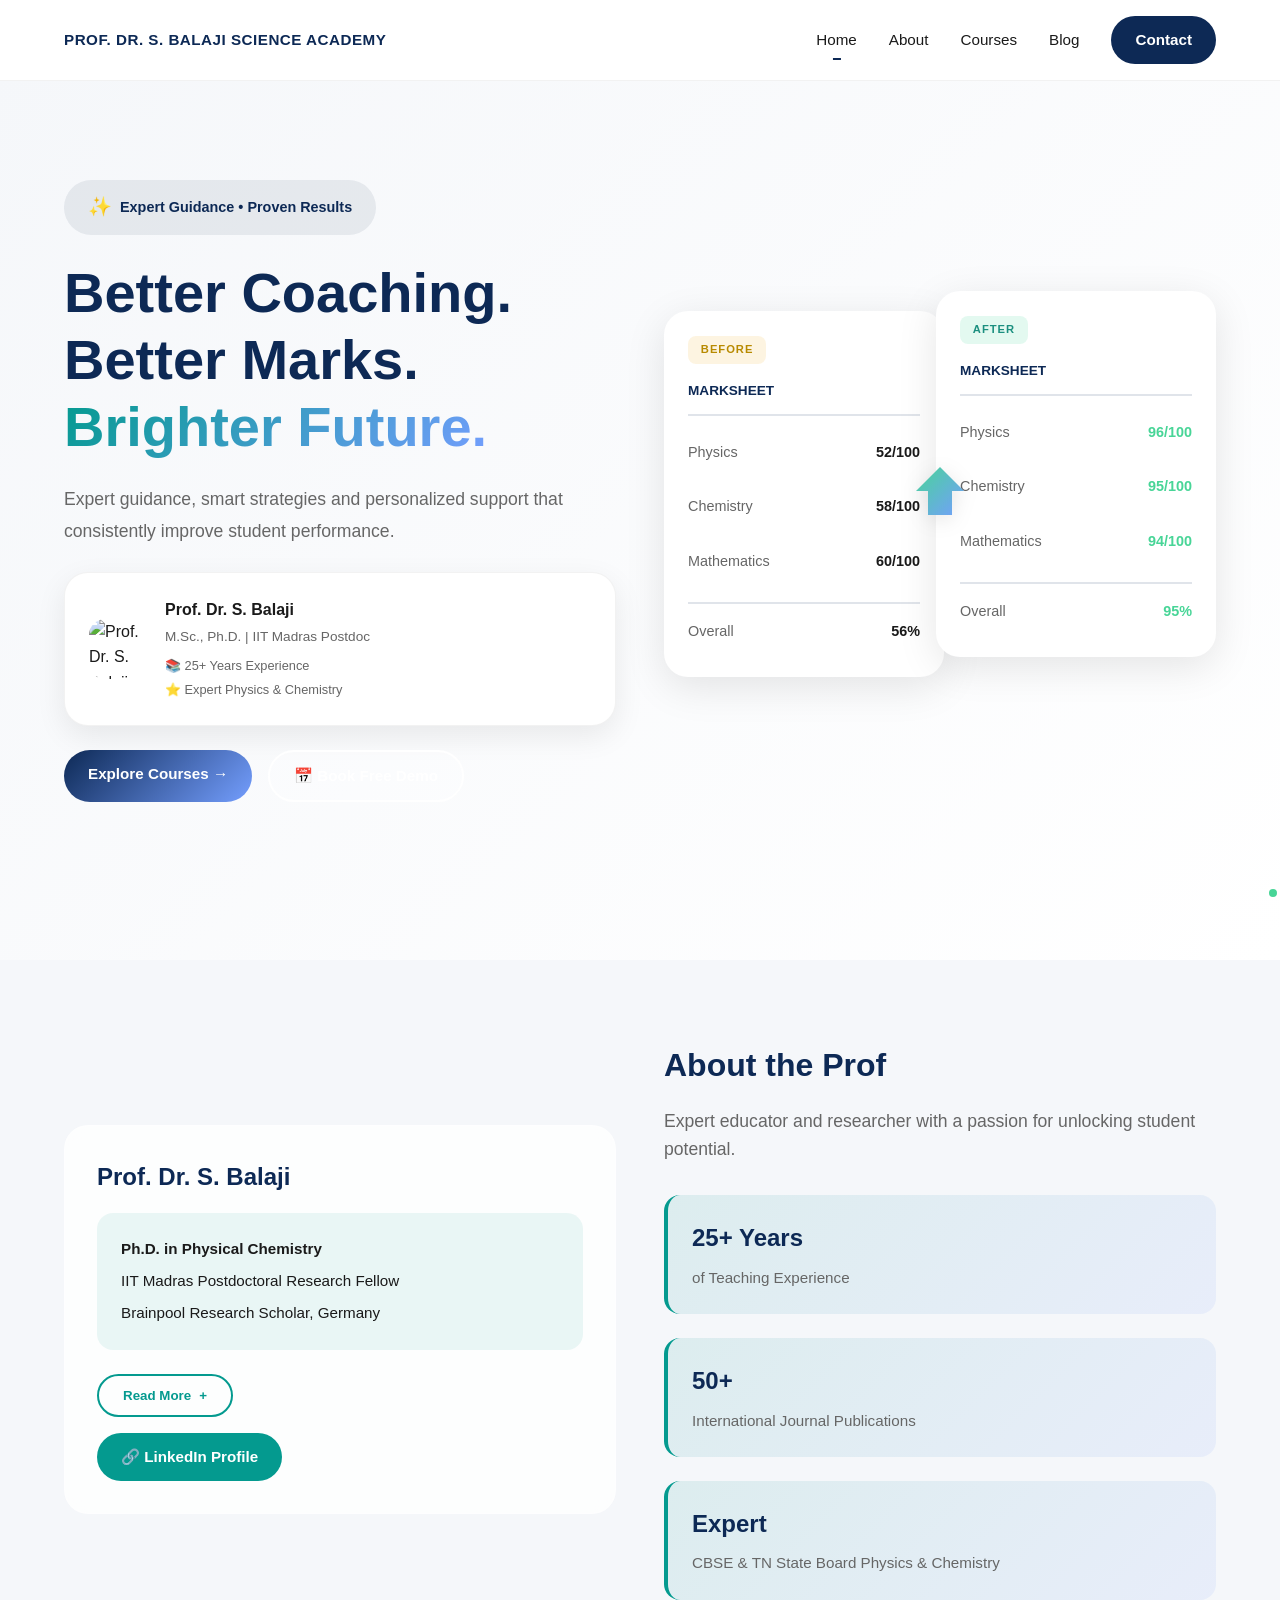
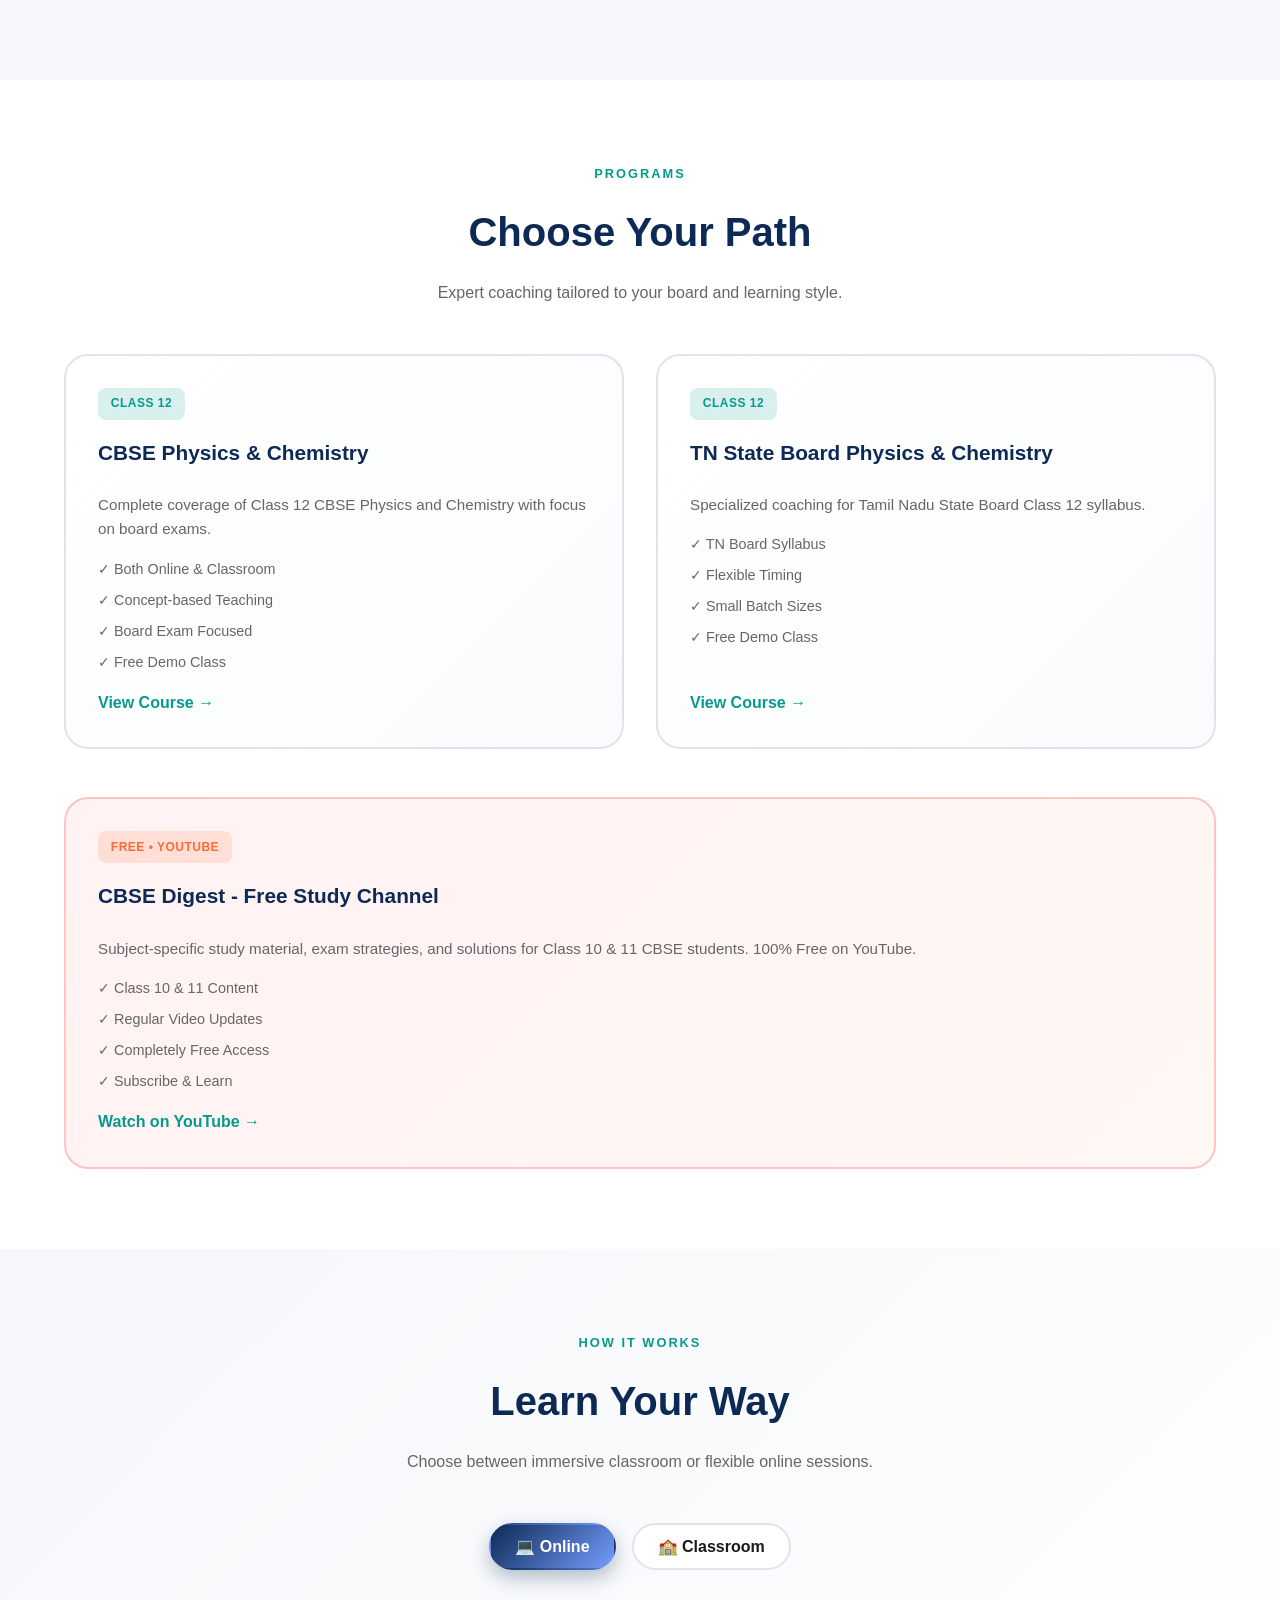
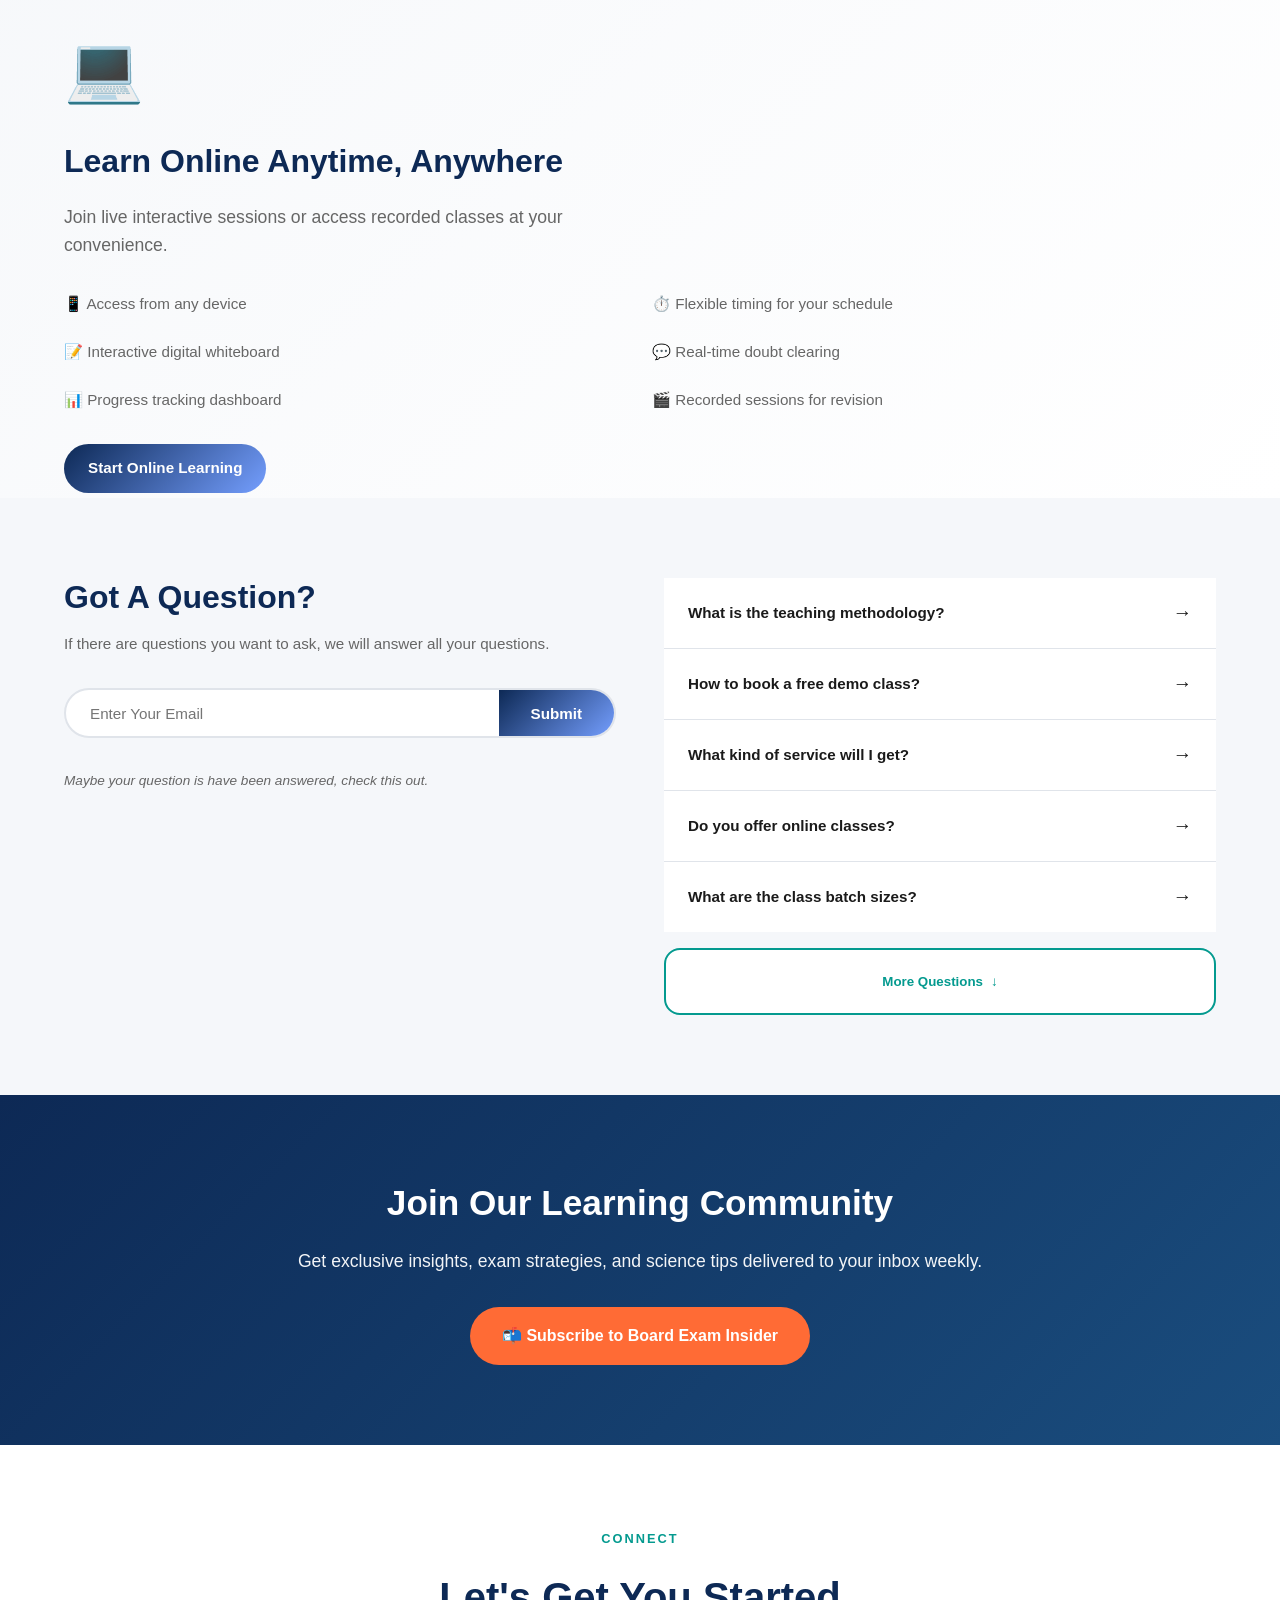
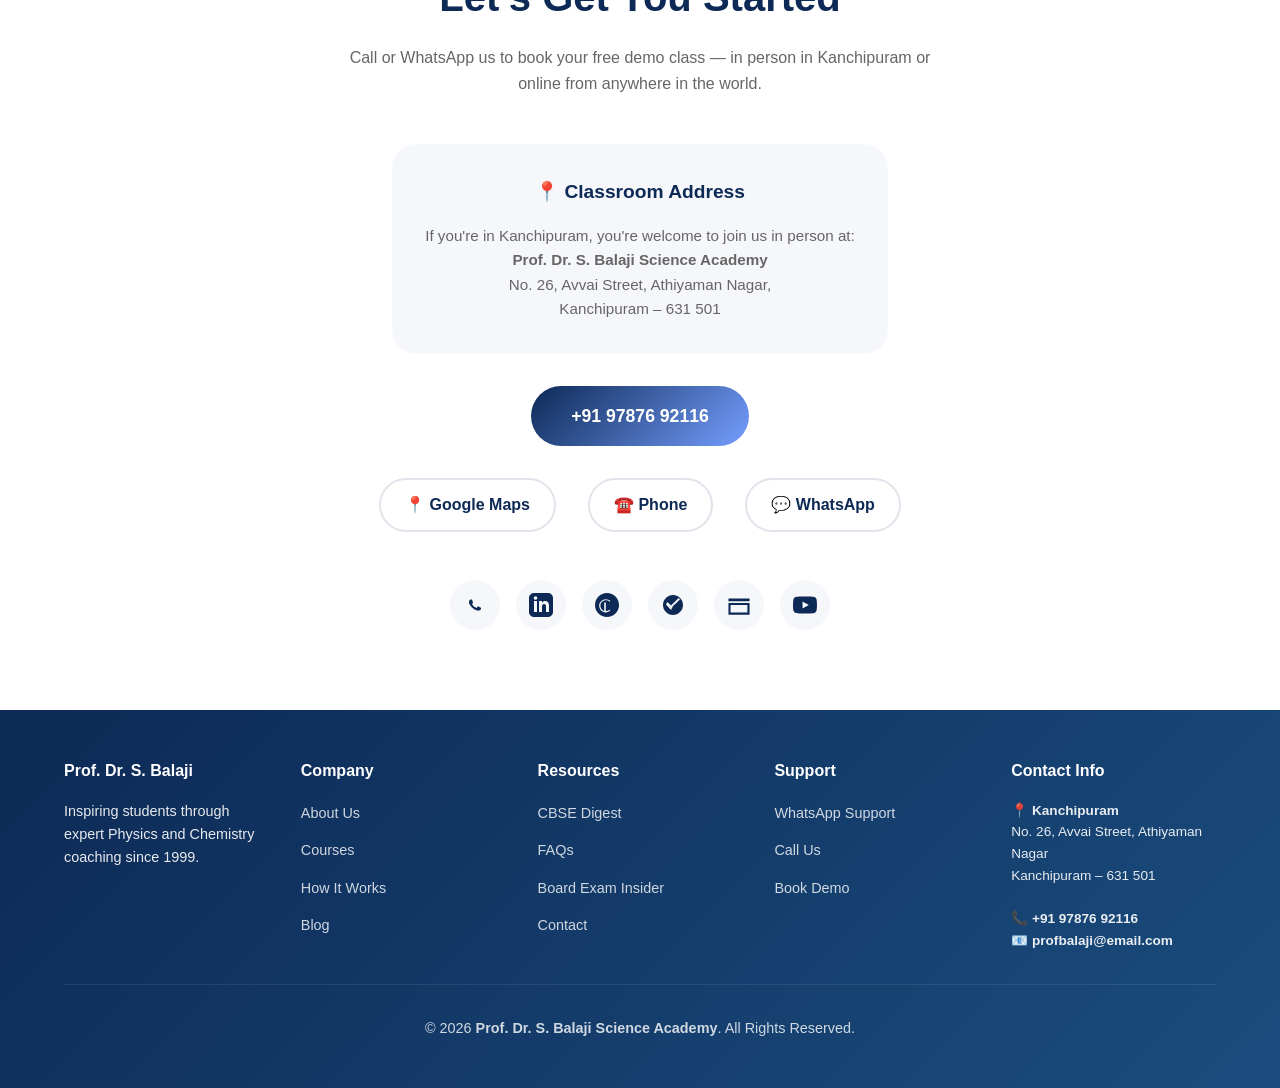
==== commit 50e70589: "Add files via upload" ====
--- a/index.html
+++ b/index.html
@@ -5,29 +5,31 @@
     <meta name="viewport" content="width=device-width, initial-scale=1.0">
     <title>Prof. Dr. S. Balaji Science Academy | Physics & Chemistry Coaching</title>
     <link rel="icon" type="image/x-icon" href="favicon.ico">
-    <meta name="description" content="Score higher in Physics and Chemistry with 25+ years of expertise. CBSE & TN State Board coaching for Class 10, 11 & 12.">
+    <meta name="description" content="Expert Physics and Chemistry coaching for CBSE & TN State Board. 25+ years of teaching experience from Prof. Dr. S. Balaji, PhD.">
     <meta property="og:title" content="Prof. Dr. S. Balaji Science Academy">
-    <meta property="og:description" content="Score higher in Physics and Chemistry with 25+ years of expertise.">
+    <meta property="og:description" content="Expert Physics and Chemistry coaching with proven results.">
     <meta property="og:type" content="website">
     <link rel="stylesheet" href="styles.css">
     <link rel="preconnect" href="https://fonts.googleapis.com">
     <link rel="preconnect" href="https://fonts.gstatic.com" crossorigin>
-    <link href="https://fonts.googleapis.com/css2?family=Google+Sans:wght@400;500;600;700&display=swap" rel="stylesheet">
+    <link href="https://fonts.googleapis.com/css2?family=Google+Sans:wght@400;500;600;700;800&display=swap" rel="stylesheet">
 </head>
 <body>
     <!-- Navigation -->
     <nav class="navbar">
         <div class="nav-container">
-            <div class="logo">PROF. DR. S. BALAJI SCIENCE ACADEMY</div>
+            <div class="logo" id="logoHome" style="cursor: pointer;">
+                <div class="logo-text">PROF. DR. S. BALAJI SCIENCE ACADEMY</div>
+            </div>
             <button class="menu-toggle" id="menuToggle">
                 <span></span>
                 <span></span>
                 <span></span>
             </button>
             <div class="nav-menu" id="navMenu">
+                <a href="#hero" class="nav-link nav-home">Home</a>
+                <a href="#about" class="nav-link">About</a>
                 <a href="#courses" class="nav-link">Courses</a>
-                <a href="#about" class="nav-link">About</a>
-                <a href="#faqs" class="nav-link">FAQs</a>
                 <a href="#blog" class="nav-link">Blog</a>
                 <a href="#contact" class="nav-link nav-cta">Contact</a>
             </div>
@@ -35,13 +37,13 @@
     </nav>
 
     <!-- Hero Section -->
-    <section class="hero">
+    <section id="hero" class="hero">
         <div class="container hero-container">
             <!-- Left Side -->
             <div class="hero-left">
                 <div class="hero-badge">
                     <span class="badge-icon">✨</span>
-                    Personalized Coaching • Proven Results
+                    Expert Guidance • Proven Results
                 </div>
 
                 <h1 class="hero-title">
@@ -74,25 +76,13 @@
                     <a href="https://wa.me/+919787692116" class="btn btn-primary">
                         Explore Courses →
                     </a>
-                    <a href="#courses" class="btn btn-outline-light">
-                        ▶ Book Free Demo
+                    <a href="#contact" class="btn btn-outline-light">
+                        📅 Book Free Demo
                     </a>
                 </div>
-
-                <!-- Trust Badges -->
-                <div class="trust-badges">
-                    <div class="trust-item">
-                        <span class="trust-number">2500+</span>
-                        <span class="trust-label">Students Coached</span>
-                    </div>
-                    <div class="trust-item">
-                        <span class="trust-number">4.9/5</span>
-                        <span class="trust-label">Rating (320+ reviews)</span>
-                    </div>
-                </div>
-            </div>
-
-            <!-- Right Side - Marksheets -->
+            </div>
+
+            <!-- Right Side - Marksheets with Smoother Animation -->
             <div class="hero-right">
                 <div class="marksheets-container">
                     <!-- Before Marksheet -->
@@ -156,11 +146,71 @@
                         </svg>
                     </div>
                 </div>
-
-                <!-- Confidence Message -->
-                <div class="confidence-message">
-                    <span class="star">⭐</span>
-                    Marks improve. Confidence grows.
+            </div>
+        </div>
+    </section>
+
+    <!-- About Section -->
+    <section id="about" class="about">
+        <div class="container">
+            <div class="about-grid">
+                <!-- Left Side - Prof Details -->
+                <div class="about-left">
+                    <div class="about-card glass-effect">
+                        <h3>Prof. Dr. S. Balaji</h3>
+                        <div class="about-credentials">
+                            <p><strong>Ph.D. in Physical Chemistry</strong></p>
+                            <p>IIT Madras Postdoctoral Research Fellow</p>
+                            <p>Brainpool Research Scholar, Germany</p>
+                        </div>
+                        
+                        <div class="expandable-content">
+                            <div class="content-item">
+                                <span class="label">Teaching Experience:</span>
+                                <span class="value">25+ Years</span>
+                            </div>
+                            <div class="content-item">
+                                <span class="label">Research Publications:</span>
+                                <span class="value">50+ International Journals</span>
+                            </div>
+                            <div class="content-item">
+                                <span class="label">Students Mentored:</span>
+                                <span class="value">2500+ Students</span>
+                            </div>
+                        </div>
+
+                        <button class="btn-expand" id="expandBtn" onclick="toggleExpand()">
+                            <span class="expand-text">Read More</span>
+                            <span class="expand-icon">+</span>
+                        </button>
+
+                        <a href="https://www.linkedin.com/in/profdrsbalaji" class="btn btn-secondary" style="margin-top: 1rem; display: inline-block;">
+                            🔗 LinkedIn Profile
+                        </a>
+                    </div>
+                </div>
+
+                <!-- Right Side - Title & Animated Text -->
+                <div class="about-right">
+                    <div class="about-section-header">
+                        <h2 class="section-title">About the Prof</h2>
+                        <p class="about-intro">Expert educator and researcher with a passion for unlocking student potential.</p>
+                    </div>
+
+                    <div class="animated-stats">
+                        <div class="stat-box fade-in-1">
+                            <h4>25+ Years</h4>
+                            <p>of Teaching Experience</p>
+                        </div>
+                        <div class="stat-box fade-in-2">
+                            <h4>50+</h4>
+                            <p>International Journal Publications</p>
+                        </div>
+                        <div class="stat-box fade-in-3">
+                            <h4>Expert</h4>
+                            <p>CBSE & TN State Board Physics & Chemistry</p>
+                        </div>
+                    </div>
                 </div>
             </div>
         </div>
@@ -170,308 +220,250 @@
     <section id="courses" class="courses">
         <div class="container">
             <div class="section-header">
-                <span class="section-label">COURSES OFFERED</span>
-                <h2 class="section-title">Find your course.</h2>
-                <p class="section-subtitle">Board-focused, concept-first coaching for Class 12 and beyond — pick the course that fits your curriculum.</p>
+                <span class="section-label">PROGRAMS</span>
+                <h2 class="section-title">Choose Your Path</h2>
+                <p class="section-subtitle">Expert coaching tailored to your board and learning style.</p>
             </div>
 
             <div class="courses-grid">
-                <!-- CBSE Class 12 -->
-                <div class="course-card glass-effect">
-                    <div class="course-badge limited">Limited Seats</div>
-                    <div class="course-format">Online & In-Person</div>
-                    <h3>CBSE<br><span class="course-class">Class 12</span></h3>
-                    <p class="course-subtitle">Physics & Chemistry</p>
-                    <p class="course-description">Complete NCERT syllabus, concept-first teaching, and regular practice tests. <strong>Walk into your board exam confident and prepared.</strong></p>
-                    
-                    <div class="course-timings">
-                        <h4>Batch Timings</h4>
-                        <div class="timing-item">
-                            <span class="icon">📅</span>
-                            <div>
-                                <strong>Weekday Batch</strong><br>
-                                Mon to Sat: 5:30 AM – 6:30 AM
-                            </div>
-                        </div>
-                        <div class="timing-item">
-                            <span class="icon">📅</span>
-                            <div>
-                                <strong>Weekend Batch</strong><br>
-                                Sat 6:00 PM – 8:30 PM | Sun 6:00 AM – 8:30 AM
-                            </div>
-                        </div>
-                    </div>
-                    <a href="https://wa.me/+919787692116" class="btn btn-small btn-primary">Attend Free Demo →</a>
-                </div>
-
-                <!-- TN State Board Class 12 -->
-                <div class="course-card glass-effect">
-                    <div class="course-badge limited">Limited Seats</div>
-                    <div class="course-format">Online & In-Person</div>
-                    <h3>TN State Board<br><span class="course-class">Class 12</span></h3>
-                    <p class="course-subtitle">Physics & Chemistry</p>
-                    <p class="course-description">Complete TN State Board syllabus, concept-first teaching, and regular practice tests. <strong>Walk into your board exam confident and prepared.</strong></p>
-                    
-                    <div class="course-timings">
-                        <h4>Batch Timings</h4>
-                        <div class="timing-item">
-                            <span class="icon">📅</span>
-                            <div>
-                                <strong>Weekday Batch</strong><br>
-                                Mon to Sat: 6:30 AM – 7:30 AM
-                            </div>
-                        </div>
-                    </div>
-                    <a href="https://wa.me/+919787692116" class="btn btn-small btn-primary">Attend Free Demo →</a>
-                </div>
-
-                <!-- Free Class 10 YouTube -->
-                <div class="course-card glass-effect free-card">
-                    <div class="course-badge free">Free</div>
-                    <h3>CBSE<br><span class="course-class">Class 10</span></h3>
-                    <p class="course-subtitle">Science</p>
-                    <p class="course-description">A complete free lecture series on YouTube — covering every chapter for your board exams.</p>
-                    
+                <!-- Class 12 CBSE Card -->
+                <div class="course-card cbse-card" onclick="openCourseDetail('cbse12')">
+                    <div class="course-badge">Class 12</div>
+                    <h3>CBSE Physics & Chemistry</h3>
+                    <p>Complete coverage of Class 12 CBSE Physics and Chemistry with focus on board exams.</p>
                     <ul class="course-features">
-                        <li>✓ Full notes & concept explanations</li>
-                        <li>✓ Formulas & diagrams covered</li>
-                        <li>✓ Board-exam focused lessons</li>
-                        <li>✓ 100% free — no sign-up needed</li>
+                        <li>✓ Both Online & Classroom</li>
+                        <li>✓ Concept-based Teaching</li>
+                        <li>✓ Board Exam Focused</li>
+                        <li>✓ Free Demo Class</li>
                     </ul>
-                    <a href="https://www.youtube.com/channel/UCLuVg3E325Iq8flQDTvYi_w" class="btn btn-small btn-primary">Watch on YouTube →</a>
-                </div>
-
-                <!-- Coming Soon Class 11 -->
-                <div class="course-card glass-effect coming-card">
-                    <div class="course-badge coming">Coming Soon</div>
-                    <h3>CBSE<br><span class="course-class">Class 11</span></h3>
-                    <p class="course-subtitle">Physics & Chemistry</p>
-                    <p class="course-description">A full free series covering Class 11 Physics & Chemistry is coming soon to the YouTube channel.</p>
-                    
+                    <div class="course-cta">View Course →</div>
+                </div>
+
+                <!-- Class 12 State Board Card -->
+                <div class="course-card stateboard-card" onclick="openCourseDetail('state12')">
+                    <div class="course-badge">Class 12</div>
+                    <h3>TN State Board Physics & Chemistry</h3>
+                    <p>Specialized coaching for Tamil Nadu State Board Class 12 syllabus.</p>
                     <ul class="course-features">
-                        <li>✓ Launching on YouTube soon</li>
-                        <li>✓ Will cover full syllabus</li>
-                        <li>✓ Subscribe to get notified</li>
+                        <li>✓ TN Board Syllabus</li>
+                        <li>✓ Flexible Timing</li>
+                        <li>✓ Small Batch Sizes</li>
+                        <li>✓ Free Demo Class</li>
                     </ul>
-                    <a href="https://www.youtube.com/channel/UCLuVg3E325Iq8flQDTvYi_w" class="btn btn-small btn-primary">Subscribe →</a>
+                    <div class="course-cta">View Course →</div>
+                </div>
+            </div>
+
+            <!-- CBSE Digest YouTube Card -->
+            <div class="youtube-card-section">
+                <div class="course-card youtube-card" onclick="openCourseDetail('cbsedigest')">
+                    <div class="course-badge">Free • YouTube</div>
+                    <h3>CBSE Digest - Free Study Channel</h3>
+                    <p>Subject-specific study material, exam strategies, and solutions for Class 10 & 11 CBSE students. 100% Free on YouTube.</p>
+                    <ul class="course-features">
+                        <li>✓ Class 10 & 11 Content</li>
+                        <li>✓ Regular Video Updates</li>
+                        <li>✓ Completely Free Access</li>
+                        <li>✓ Subscribe & Learn</li>
+                    </ul>
+                    <div class="course-cta">Watch on YouTube →</div>
                 </div>
             </div>
         </div>
     </section>
 
-    <!-- How to Attend Section -->
-    <section class="attend">
+    <!-- Modes Section - Interactive Slider -->
+    <section id="modes" class="modes">
         <div class="container">
             <div class="section-header">
-                <span class="section-label">MODES</span>
-                <h2 class="section-title">Same professor. <span class="italic">Your choice of classroom.</span></h2>
-                <p class="section-subtitle">Attend in person if you're in Kanchipuram, or join live from anywhere in the world — same batch, same quality.</p>
-            </div>
-
-            <div class="attend-grid">
-                <div class="attend-card glass-effect">
-                    <h3>Based in Kanchipuram?</h3>
-                    <h4>Classroom</h4>
-                    <p>Learn face-to-face at our coaching centre — structured, focused, and deeply personal.</p>
-                    <ul class="attend-features">
-                        <li>✓ Direct access to the professor</li>
-                        <li>✓ Instant doubt clearing in class</li>
-                        <li>✓ Weekly practice tests on-site</li>
-                        <li>✓ Focused, distraction-free environment</li>
-                    </ul>
-                    <a href="https://maps.app.goo.gl/HRtqZ7h7q2wzd7sp9" class="btn btn-small btn-primary">🗺️ Find on Maps</a>
-                </div>
-
-                <div class="attend-card glass-effect">
-                    <h3>Anywhere in the world?</h3>
-                    <h4>Online</h4>
-                    <p>Join live classes on Google Meet — same professor, same quality, no matter where you are.</p>
-                    <ul class="attend-features">
-                        <li>✓ Live sessions via Google Meet</li>
-                        <li>✓ Same batch, same syllabus</li>
-                        <li>✓ Study from home — zero commute</li>
-                        <li>✓ Open to students across the globe</li>
-                    </ul>
-                    <a href="https://wa.me/+919787692116" class="btn btn-small btn-primary">🖥️ Get Classroom Link</a>
+                <span class="section-label">HOW IT WORKS</span>
+                <h2 class="section-title">Learn Your Way</h2>
+                <p class="section-subtitle">Choose between immersive classroom or flexible online sessions.</p>
+            </div>
+
+            <div class="modes-container">
+                <div class="mode-toggle">
+                    <button class="toggle-btn active" data-mode="online" onclick="switchMode('online')">
+                        💻 Online
+                    </button>
+                    <button class="toggle-btn" data-mode="classroom" onclick="switchMode('classroom')">
+                        🏫 Classroom
+                    </button>
+                </div>
+
+                <div class="modes-content">
+                    <!-- Online Mode -->
+                    <div class="mode-details active" id="online-mode">
+                        <div class="mode-icon">💻</div>
+                        <h3>Learn Online Anytime, Anywhere</h3>
+                        <p>Join live interactive sessions or access recorded classes at your convenience.</p>
+                        <ul class="mode-features">
+                            <li>📱 Access from any device</li>
+                            <li>⏱️ Flexible timing for your schedule</li>
+                            <li>📝 Interactive digital whiteboard</li>
+                            <li>💬 Real-time doubt clearing</li>
+                            <li>📊 Progress tracking dashboard</li>
+                            <li>🎬 Recorded sessions for revision</li>
+                        </ul>
+                        <a href="https://wa.me/+919787692116" class="btn btn-primary">Start Online Learning</a>
+                    </div>
+
+                    <!-- Classroom Mode -->
+                    <div class="mode-details" id="classroom-mode">
+                        <div class="mode-icon">🏫</div>
+                        <h3>In-Person Classroom Coaching</h3>
+                        <p>Immersive learning environment in Kanchipuram with direct mentorship.</p>
+                        <ul class="mode-features">
+                            <li>👥 Small, focused batches</li>
+                            <li>🎯 Personalized attention</li>
+                            <li>📚 Complete study material provided</li>
+                            <li>✏️ Regular tests & assessment</li>
+                            <li>🤝 Direct interaction with Prof</li>
+                            <li>📍 Convenient Kanchipuram location</li>
+                        </ul>
+                        <a href="https://wa.me/+919787692116" class="btn btn-primary">Visit Classroom</a>
+                    </div>
                 </div>
             </div>
         </div>
     </section>
 
-    <!-- About Section -->
-    <section id="about" class="about">
-        <div class="container">
-            <div class="section-header">
-                <span class="section-label">PROFESSOR</span>
-                <h2 class="section-title">The mind behind the method.</h2>
-                <p class="section-subtitle">25+ years of teaching, an IIT Madras postdoc, and 50+ international publications — all in service of one goal: your board exam success.</p>
-            </div>
-
-            <div class="about-content">
-                <div class="about-text">
-                    <p>With a strong foundation in chemistry and a focus on electrochemistry and nanomaterials, I have cultivated a diverse academic and research career.</p>
-
-                    <p>I hold a PhD in Physical Chemistry from the University of Madras (1999), following my Postdoctoral Fellowships at the prestigious Indian Institute of Technology (IIT) Madras (1998) and Sunchon National University in South Korea (2005–2007), where I worked in the Department of Chemical Engineering.</p>
-
-                    <p>My research further expanded during a visiting scientist tenure at Jawaharlal Nehru Centre for Advanced Scientific Research (JNCASR), Bengaluru, focusing on nanomaterials and nanoelectrocatalysis in 2010.</p>
-
-                    <p>I was also honoured to be selected as a Brainpool Research Fellow at Sunchon National University from 2014 to 2015 — one of only 32 researchers worldwide chosen by the Government of South Korea for groundbreaking research in electrochemistry.</p>
-
-                    <p>My academic journey began with a Bachelor of Science in Chemistry from the University of Madras (1986–1989), where I graduated first in my class, and continued with a Master of Science in Applied Chemistry from Anna University (1989–1991), earning first-class distinction.</p>
-
-                    <a href="https://www.linkedin.com/in/profdrsbalaji" class="btn btn-outline">Connect on LinkedIn</a>
-                </div>
-            </div>
-        </div>
-    </section>
-
-    <!-- FAQs Section -->
+    <!-- FAQ Section -->
     <section id="faqs" class="faqs">
         <div class="container">
-            <div class="section-header">
-                <span class="section-label">HELP</span>
-                <h2 class="section-title">Got questions? We've got answers.</h2>
-                <p class="section-subtitle">Everything you need to know before booking your free demo class.</p>
-            </div>
-
-            <div class="faq-list">
-                <div class="faq-item">
-                    <button class="faq-question" onclick="toggleFAQ(this)">
-                        <span>Who can join these classes?</span>
-                        <span class="faq-toggle">+</span>
+            <div class="faqs-grid">
+                <!-- Left Side - CTA -->
+                <div class="faq-left">
+                    <h2 class="faq-title">Got A Question?</h2>
+                    <p class="faq-subtitle">If there are questions you want to ask, we will answer all your questions.</p>
+                    
+                    <div class="faq-cta-form">
+                        <input type="email" placeholder="Enter Your Email" class="faq-input" id="faqEmail">
+                        <button class="btn btn-primary" onclick="submitFAQQuery()">Submit</button>
+                    </div>
+                    
+                    <p class="faq-note">Maybe your question is have been answered, check this out.</p>
+                </div>
+
+                <!-- Right Side - Questions -->
+                <div class="faq-right">
+                    <div class="faq-list">
+                        <!-- Visible Questions -->
+                        <div class="faq-item">
+                            <button class="faq-question" onclick="toggleFAQ(this)">
+                                <span>What is the teaching methodology?</span>
+                                <span class="faq-toggle">→</span>
+                            </button>
+                            <div class="faq-answer">
+                                <p>We use concept-based teaching with real-world applications. Our approach focuses on understanding fundamentals deeply rather than rote learning, making it easier to solve any problem.</p>
+                            </div>
+                        </div>
+
+                        <div class="faq-item">
+                            <button class="faq-question" onclick="toggleFAQ(this)">
+                                <span>How to book a free demo class?</span>
+                                <span class="faq-toggle">→</span>
+                            </button>
+                            <div class="faq-answer">
+                                <p>Simply call or WhatsApp us at +91 97876 92116 or fill the contact form. We'll schedule a free demo class at your preferred time to help you understand our teaching style.</p>
+                            </div>
+                        </div>
+
+                        <div class="faq-item">
+                            <button class="faq-question" onclick="toggleFAQ(this)">
+                                <span>What kind of service will I get?</span>
+                                <span class="faq-toggle">→</span>
+                            </button>
+                            <div class="faq-answer">
+                                <p>You get comprehensive coaching including concept clarity, problem-solving strategies, regular tests, personalized feedback, and doubt-clearing sessions—both online and in-person options available.</p>
+                            </div>
+                        </div>
+
+                        <div class="faq-item">
+                            <button class="faq-question" onclick="toggleFAQ(this)">
+                                <span>Do you offer online classes?</span>
+                                <span class="faq-toggle">→</span>
+                            </button>
+                            <div class="faq-answer">
+                                <p>Yes! We offer both online and classroom coaching. Online classes are live, interactive sessions with full access to study materials, recorded sessions, and personalized doubt clearing.</p>
+                            </div>
+                        </div>
+
+                        <div class="faq-item">
+                            <button class="faq-question" onclick="toggleFAQ(this)">
+                                <span>What are the class batch sizes?</span>
+                                <span class="faq-toggle">→</span>
+                            </button>
+                            <div class="faq-answer">
+                                <p>Our batches are intentionally kept small (5-8 students) to ensure personalized attention to each student. This allows us to adapt teaching to individual learning styles and address specific needs.</p>
+                            </div>
+                        </div>
+                    </div>
+
+                    <!-- Expandable Questions -->
+                    <div class="faq-expand-section" id="faqExpand" style="display: none;">
+                        <div class="faq-item">
+                            <button class="faq-question" onclick="toggleFAQ(this)">
+                                <span>Is there any refund policy?</span>
+                                <span class="faq-toggle">→</span>
+                            </button>
+                            <div class="faq-answer">
+                                <p>We offer a satisfaction guarantee. If you're not satisfied with the course, we offer refunds within 7 days of enrollment.</p>
+                            </div>
+                        </div>
+
+                        <div class="faq-item">
+                            <button class="faq-question" onclick="toggleFAQ(this)">
+                                <span>Can I choose my schedule?</span>
+                                <span class="faq-toggle">→</span>
+                            </button>
+                            <div class="faq-answer">
+                                <p>Yes! We offer flexible scheduling for both online and classroom batches. You can choose timing that works best for you, and we accommodate most preferences.</p>
+                            </div>
+                        </div>
+
+                        <div class="faq-item">
+                            <button class="faq-question" onclick="toggleFAQ(this)">
+                                <span>Do you provide study materials?</span>
+                                <span class="faq-toggle">→</span>
+                            </button>
+                            <div class="faq-answer">
+                                <p>Absolutely! We provide comprehensive study materials, including handwritten notes, solved examples, practice problems, and previous year question papers.</p>
+                            </div>
+                        </div>
+
+                        <div class="faq-item">
+                            <button class="faq-question" onclick="toggleFAQ(this)">
+                                <span>How long is each session?</span>
+                                <span class="faq-toggle">→</span>
+                            </button>
+                            <div class="faq-answer">
+                                <p>Regular sessions are 90 minutes long, allowing sufficient time for concept explanation, worked examples, and student questions. We also offer shorter revision sessions as needed.</p>
+                            </div>
+                        </div>
+                    </div>
+
+                    <!-- Expand/Collapse Button -->
+                    <button class="faq-expand-btn" id="faqExpandBtn" onclick="toggleFAQExpand()">
+                        <span class="expand-text">More Questions</span>
+                        <span class="expand-arrow">↓</span>
                     </button>
-                    <div class="faq-answer">
-                        <p>Students in Class 12 under CBSE or TN State Board can join. Classes are open to both beginners starting from scratch and students looking to revise and strengthen their concepts before exams.</p>
-                    </div>
-                </div>
-
-                <div class="faq-item">
-                    <button class="faq-question" onclick="toggleFAQ(this)">
-                        <span>What is the course duration?</span>
-                        <span class="faq-toggle">+</span>
-                    </button>
-                    <div class="faq-answer">
-                        <p>The course runs all the way through to your board exams. Once the full syllabus is covered, we move into structured revision and practice tests with personalised feedback.</p>
-                    </div>
-                </div>
-
-                <div class="faq-item">
-                    <button class="faq-question" onclick="toggleFAQ(this)">
-                        <span>Is there a free demo class?</span>
-                        <span class="faq-toggle">+</span>
-                    </button>
-                    <div class="faq-answer">
-                        <p>Yes! We offer a free demo class with absolutely no commitment required. Call or WhatsApp us before coming to class in-person or to get the Google Meet invite to attend online.</p>
-                    </div>
-                </div>
-
-                <div class="faq-item">
-                    <button class="faq-question" onclick="toggleFAQ(this)">
-                        <span>How much is the fees?</span>
-                        <span class="faq-toggle">+</span>
-                    </button>
-                    <div class="faq-answer">
-                        <p>We'd love to share the fee details with you personally! Drop us a WhatsApp message or give us a call — we'll answer all your questions and help you find the right batch too.</p>
-                    </div>
-                </div>
-
-                <div class="faq-item">
-                    <button class="faq-question" onclick="toggleFAQ(this)">
-                        <span>Can I attend classes online? Can I switch between online and in-person?</span>
-                        <span class="faq-toggle">+</span>
-                    </button>
-                    <div class="faq-answer">
-                        <p>Yes, classes are conducted live via Google Meet. You can attend from anywhere in the world. Switching is completely flexible — if you've enrolled for in-person but can't make it, join online. Online students are always welcome to visit us in person.</p>
-                    </div>
-                </div>
-
-                <div class="faq-item">
-                    <button class="faq-question" onclick="toggleFAQ(this)">
-                        <span>What is CBSE Digest? Is it completely free?</span>
-                        <span class="faq-toggle">+</span>
-                    </button>
-                    <div class="faq-answer">
-                        <p>CBSE Digest is a complete Class 10 Science lecture series on YouTube — and yes, it is 100% free. Every chapter is covered from basics through what you need for your board exams.</p>
-                    </div>
-                </div>
-
-                <div class="faq-item">
-                    <button class="faq-question" onclick="toggleFAQ(this)">
-                        <span>What subjects are taught?</span>
-                        <span class="faq-toggle">+</span>
-                    </button>
-                    <div class="faq-answer">
-                        <p>Physics and Chemistry for Class 12 (both CBSE and TN State Board). For Class 10 CBSE Science, video lessons are available for free on our YouTube channel.</p>
-                    </div>
-                </div>
-
-                <div class="faq-item">
-                    <button class="faq-question" onclick="toggleFAQ(this)">
-                        <span>What are the batches available?</span>
-                        <span class="faq-toggle">+</span>
-                    </button>
-                    <div class="faq-answer">
-                        <p>We offer weekday and weekend batches for CBSE students, so you can choose what fits your schedule. For TN State Board students, we currently run a weekday batch.</p>
-                    </div>
-                </div>
-
-                <div class="faq-item">
-                    <button class="faq-question" onclick="toggleFAQ(this)">
-                        <span>Where are the classroom sessions held?</span>
-                        <span class="faq-toggle">+</span>
-                    </button>
-                    <div class="faq-answer">
-                        <p>Classroom sessions are held in Kanchipuram. The exact address is available on Google Maps — find the link in the Contact section of this website.</p>
-                    </div>
-                </div>
-
-                <div class="faq-item">
-                    <button class="faq-question" onclick="toggleFAQ(this)">
-                        <span>How is the teaching approach different?</span>
-                        <span class="faq-toggle">+</span>
-                    </button>
-                    <div class="faq-answer">
-                        <p>Prof. Dr. S. Balaji uses a concept-first teaching method — building strong fundamentals before moving to problem solving. Regular practice tests track each student's progress.</p>
-                    </div>
                 </div>
             </div>
         </div>
     </section>
 
-    <!-- Blog/Substack Section -->
+    <!-- Blog Section -->
     <section id="blog" class="blog">
         <div class="container">
-            <div class="section-header">
-                <span class="section-label">INSIGHTS</span>
-                <h2 class="section-title">Board Exam Insider</h2>
-                <p class="section-subtitle">Free articles on exam strategy — written for students and parents who want the full picture.</p>
-            </div>
-
             <div class="blog-content">
                 <div class="blog-text">
-                    <h3>What schools don't tell students about board exams.</h3>
-                    <p>How toppers really prepare. What the paper-setter actually rewards. The patterns most students miss — backed by 25+ years in the classroom.</p>
-                    <a href="https://profbalaji.substack.com/" class="btn btn-substack">Read free articles →</a>
-                </div>
-            </div>
-        </div>
-    </section>
-
-    <!-- Stats Section -->
-    <section class="stats">
-        <div class="container">
-            <div class="stats-grid">
-                <div class="stat-item">
-                    <span class="stat-number">25+</span>
-                    <span class="stat-label">Years<br>teaching</span>
-                </div>
-                <div class="stat-item">
-                    <span class="stat-number">50+</span>
-                    <span class="stat-label">Research<br>publications</span>
-                </div>
-                <div class="stat-item">
-                    <span class="stat-number">Free</span>
-                    <span class="stat-label">Always,<br>no sign-up</span>
+                    <h3>Join Our Learning Community</h3>
+                    <p>Get exclusive insights, exam strategies, and science tips delivered to your inbox weekly.</p>
+                    <a href="https://profbalaji.substack.com" class="btn btn-substack">
+                        📬 Subscribe to Board Exam Insider
+                    </a>
                 </div>
             </div>
         </div>
@@ -482,7 +474,7 @@
         <div class="container">
             <div class="section-header">
                 <span class="section-label">CONNECT</span>
-                <h2 class="section-title">Let's get you started.</h2>
+                <h2 class="section-title">Let's Get You Started</h2>
                 <p class="section-subtitle">Call or WhatsApp us to book your free demo class — in person in Kanchipuram or online from anywhere in the world.</p>
             </div>
 
@@ -500,53 +492,35 @@
                 </div>
 
                 <div class="contact-links">
-                    <a href="https://maps.app.goo.gl/HRtqZ7h7q2wzd7sp9" class="contact-link">Google Maps</a>
-                    <a href="tel:+919787692116" class="contact-link">Phone</a>
-                    <a href="https://wa.me/+919787692116" class="contact-link">WhatsApp</a>
+                    <a href="https://maps.app.goo.gl/HRtqZ7h7q2wzd7sp9" class="contact-link">📍 Google Maps</a>
+                    <a href="tel:+919787692116" class="contact-link">☎️ Phone</a>
+                    <a href="https://wa.me/+919787692116" class="contact-link">💬 WhatsApp</a>
                 </div>
             </div>
 
             <div class="social-links">
-                <!-- WhatsApp Logo -->
                 <a href="https://wa.me/+919787692116" title="WhatsApp" class="social-icon whatsapp-icon">
-                    <svg viewBox="0 0 24 24" fill="currentColor">
-                        <path d="M17.472 14.382c-.297-.149-1.758-.867-2.03-.967-.272-.099-.471-.148-.67.15-.197.297-.773.972-.949 1.172-.176.199-.352.223-.65.075-.297-.15-1.255-.463-2.39-1.475-.883-.788-1.48-1.761-1.653-2.059-.173-.297-.018-.458.13-.606.134-.133.298-.347.446-.52.149-.174.198-.298.298-.497.099-.198.05-.371-.025-.52-.075-.149-.669-1.612-.916-2.207-.242-.579-.487-.5-.67-.51-.173-.008-.371-.01-.57-.01-.198 0-.52.074-.792.372-.272.297-1.04 1.016-1.04 2.479 0 1.462 1.065 2.875 1.213 3.074.149.198 2.096 3.2 5.076 4.487.709.306 1.262.489 1.694.625.712.227 1.36.195 1.871.118.571-.085 1.758-.719 2.006-1.413.248-.694.248-1.289.173-1.413-.074-.124-.272-.198-.57-.347m-5.421-7.403h-.004a9.87 9.87 0 00-4.969 1.523A9.9 9.9 0 002.05 9.97a9.882 9.882 0 009.904-9.904c0-2.64-.865-5.091-2.34-7.103A9.88 9.88 0 005.13 2.01c-5.45 0-9.884 4.434-9.884 9.884 0 1.74.459 3.436 1.33 4.925L1.05 23l5.239-1.374c1.437.923 3.115 1.408 4.914 1.408 5.45 0 9.884-4.434 9.884-9.884a9.87 9.87 0 00-2.906-7.018 9.882 9.882 0 00-7.028-2.905"/>
-                    </svg>
+                    <svg viewBox="0 0 24 24" fill="currentColor"><path d="M17.472 14.382c-.297-.149-1.758-.867-2.03-.967-.272-.099-.471-.148-.67.15-.197.297-.773.972-.949 1.172-.176.199-.352.223-.65.075-.297-.15-1.255-.463-2.39-1.475-.883-.788-1.48-1.761-1.653-2.059-.173-.297-.018-.458.13-.606.134-.133.298-.347.446-.52.149-.174.198-.298.298-.497.099-.198.05-.371-.025-.52-.075-.149-.669-1.612-.916-2.207-.242-.579-.487-.5-.67-.51-.173-.008-.371-.01-.57-.01-.198 0-.52.074-.792.372-.272.297-1.04 1.016-1.04 2.479 0 1.462 1.065 2.875 1.213 3.074.149.198 2.096 3.2 5.076 4.487.709.306 1.262.489 1.694.625.712.227 1.36.195 1.871.118.571-.085 1.758-.719 2.006-1.413.248-.694.248-1.289.173-1.413-.074-.124-.272-.198-.57-.347"/></svg>
                 </a>
 
-                <!-- LinkedIn Logo -->
                 <a href="https://www.linkedin.com/in/profdrsbalaji" title="LinkedIn" class="social-icon linkedin-icon">
-                    <svg viewBox="0 0 24 24" fill="currentColor">
-                        <path d="M19 0h-14c-2.761 0-5 2.239-5 5v14c0 2.761 2.239 5 5 5h14c2.762 0 5-2.239 5-5v-14c0-2.761-2.238-5-5-5zm-11 19h-3v-11h3v11zm-1.5-12.268c-.966 0-1.75-.79-1.75-1.764s.784-1.764 1.75-1.764 1.75.79 1.75 1.764-.783 1.764-1.75 1.764zm13.5 12.268h-3v-5.604c0-3.368-4-3.113-4 0v5.604h-3v-11h3v1.765c1.396-2.586 7-2.777 7 2.476v6.759z"/>
-                    </svg>
+                    <svg viewBox="0 0 24 24" fill="currentColor"><path d="M19 0h-14c-2.761 0-5 2.239-5 5v14c0 2.761 2.239 5 5 5h14c2.762 0 5-2.239 5-5v-14c0-2.761-2.238-5-5-5zm-11 19h-3v-11h3v11zm-1.5-12.268c-.966 0-1.75-.79-1.75-1.764s.784-1.764 1.75-1.764 1.75.79 1.75 1.764-.783 1.764-1.75 1.764zm13.5 12.268h-3v-5.604c0-3.368-4-3.113-4 0v5.604h-3v-11h3v1.765c1.396-2.586 7-2.777 7 2.476v6.759z"/></svg>
                 </a>
 
-                <!-- Google Scholar Logo -->
                 <a href="https://scholar.google.co.kr/citations?hl=en&pli=1&user=9NAUZ5MAAAAJ" title="Google Scholar" class="social-icon scholar-icon">
-                    <svg viewBox="0 0 24 24" fill="currentColor">
-                        <path d="M12 0C5.372 0 0 5.373 0 12s5.372 12 12 12 12-5.373 12-12-5.372-12-12-12zm-1.18 17.922h-1.6v-8.4h1.6v8.4zm3.64-9.32c-.816-.816-2.184-1.32-3.68-1.32-2.96 0-5.36 2.4-5.36 5.36 0 2.96 2.4 5.36 5.36 5.36 1.496 0 2.864-.504 3.68-1.32l.896.896c-1.152 1.152-2.736 1.864-4.576 1.864-3.64 0-6.6-2.96-6.6-6.6s2.96-6.6 6.6-6.6c1.84 0 3.424.712 4.576 1.864l-.896.896zm5.32-3.32h-3.56v10.8h1.6v-3.84h1.96v-1.6h-1.96v-2.2h3.56v-1.6z"/>
-                    </svg>
+                    <svg viewBox="0 0 24 24" fill="currentColor"><path d="M12 0C5.372 0 0 5.373 0 12s5.372 12 12 12 12-5.373 12-12-5.372-12-12-12zm-1.18 17.922h-1.6v-8.4h1.6v8.4zm3.64-9.32c-.816-.816-2.184-1.32-3.68-1.32-2.96 0-5.36 2.4-5.36 5.36 0 2.96 2.4 5.36 5.36 5.36 1.496 0 2.864-.504 3.68-1.32l.896.896c-1.152 1.152-2.736 1.864-4.576 1.864-3.64 0-6.6-2.96-6.6-6.6s2.96-6.6 6.6-6.6c1.84 0 3.424.712 4.576 1.864l-.896.896zm5.32-3.32h-3.56v10.8h1.6v-3.84h1.96v-1.6h-1.96v-2.2h3.56v-1.6z"/></svg>
                 </a>
 
-                <!-- Google Maps Logo -->
                 <a href="https://maps.app.goo.gl/HRtqZ7h7q2wzd7sp9" title="Google Maps" class="social-icon maps-icon">
-                    <svg viewBox="0 0 24 24" fill="currentColor">
-                        <path d="M12 2C6.48 2 2 6.48 2 12s4.48 10 10 10 10-4.48 10-10S17.52 2 12 2zm-2 15l-5-5.41L6.41 9 10 12.59 17.59 5 19 6.41 12 13z"/>
-                    </svg>
+                    <svg viewBox="0 0 24 24" fill="currentColor"><path d="M12 2C6.48 2 2 6.48 2 12s4.48 10 10 10 10-4.48 10-10S17.52 2 12 2zm-2 15l-5-5.41L6.41 9 10 12.59 17.59 5 19 6.41 12 13z"/></svg>
                 </a>
 
-                <!-- Substack Logo -->
                 <a href="https://profbalaji.substack.com" title="Substack" class="social-icon substack-icon">
-                    <svg viewBox="0 0 24 24" fill="currentColor">
-                        <path d="M22.539 8.242H1.46V5.406h21.08v2.836zM1.46 10.042v11.652h21.08V10.042H1.46zm18.922 9.336H3.538v-7.493h16.844v7.493z"/>
-                    </svg>
+                    <svg viewBox="0 0 24 24" fill="currentColor"><path d="M22.539 8.242H1.46V5.406h21.08v2.836zM1.46 10.042v11.652h21.08V10.042H1.46zm18.922 9.336H3.538v-7.493h16.844v7.493z"/></svg>
                 </a>
 
-                <!-- YouTube Logo -->
                 <a href="https://www.youtube.com/@CBSEdigest" title="YouTube" class="social-icon youtube-icon">
-                    <svg viewBox="0 0 24 24" fill="currentColor">
-                        <path d="M23.498 6.186a3.016 3.016 0 0 0-2.122-2.136C19.505 3.545 12 3.545 12 3.545s-7.505 0-9.377.505A3.017 3.017 0 0 0 .502 6.186C0 8.07 0 12 0 12s0 3.93.502 5.814a3.016 3.016 0 0 0 2.122 2.136c1.871.505 9.376.505 9.376.505s7.505 0 9.377-.505a3.015 3.015 0 0 0 2.122-2.136C24 15.93 24 12 24 12s0-3.93-.502-5.814zM9.545 15.568V8.432L15.818 12l-6.273 3.568z"/>
-                    </svg>
+                    <svg viewBox="0 0 24 24" fill="currentColor"><path d="M23.498 6.186a3.016 3.016 0 0 0-2.122-2.136C19.505 3.545 12 3.545 12 3.545s-7.505 0-9.377.505A3.017 3.017 0 0 0 .502 6.186C0 8.07 0 12 0 12s0 3.93.502 5.814a3.016 3.016 0 0 0 2.122 2.136c1.871.505 9.376.505 9.376.505s7.505 0 9.377-.505a3.015 3.015 0 0 0 2.122-2.136C24 15.93 24 12 24 12s0-3.93-.502-5.814zM9.545 15.568V8.432L15.818 12l-6.273 3.568z"/></svg>
                 </a>
             </div>
         </div>
@@ -555,12 +529,61 @@
     <!-- Footer -->
     <footer class="footer">
         <div class="container">
-            <p>© 2026 <strong>Prof. Dr. S. Balaji</strong>. All Rights Reserved.</p>
+            <div class="footer-content">
+                <div class="footer-section">
+                    <h4>Prof. Dr. S. Balaji</h4>
+                    <p>Inspiring students through expert Physics and Chemistry coaching since 1999.</p>
+                </div>
+
+                <div class="footer-section">
+                    <h4>Company</h4>
+                    <ul>
+                        <li><a href="#about">About Us</a></li>
+                        <li><a href="#courses">Courses</a></li>
+                        <li><a href="#modes">How It Works</a></li>
+                        <li><a href="https://profbalaji.substack.com">Blog</a></li>
+                    </ul>
+                </div>
+
+                <div class="footer-section">
+                    <h4>Resources</h4>
+                    <ul>
+                        <li><a href="https://www.youtube.com/@CBSEdigest">CBSE Digest</a></li>
+                        <li><a href="#faqs">FAQs</a></li>
+                        <li><a href="https://profbalaji.substack.com">Board Exam Insider</a></li>
+                        <li><a href="#contact">Contact</a></li>
+                    </ul>
+                </div>
+
+                <div class="footer-section">
+                    <h4>Support</h4>
+                    <ul>
+                        <li><a href="https://wa.me/+919787692116">WhatsApp Support</a></li>
+                        <li><a href="tel:+919787692116">Call Us</a></li>
+                        <li><a href="#contact">Book Demo</a></li>
+                    </ul>
+                </div>
+
+                <div class="footer-section footer-contact">
+                    <h4>Contact Info</h4>
+                    <p>
+                        <strong>📍 Kanchipuram</strong><br>
+                        No. 26, Avvai Street, Athiyaman Nagar<br>
+                        Kanchipuram – 631 501<br><br>
+                        <strong>📞 +91 97876 92116</strong><br>
+                        <strong>📧 profbalaji@email.com</strong>
+                    </p>
+                </div>
+            </div>
+
+            <div class="footer-bottom">
+                <p>&copy; 2026 <strong>Prof. Dr. S. Balaji Science Academy</strong>. All Rights Reserved.</p>
+            </div>
         </div>
     </footer>
 
     <script>
-        // Mobile Menu Toggle
+        // ===== Mobile Menu Toggle =====
         const menuToggle = document.getElementById('menuToggle');
         const navMenu = document.getElementById('navMenu');
 
@@ -576,17 +599,98 @@
             });
         });
 
-        // FAQ Toggle
+        // ===== Logo Click to Home =====
+        document.getElementById('logoHome').addEventListener('click', () => {
+            document.getElementById('hero').scrollIntoView({ behavior: 'smooth' });
+        });
+
+        // ===== Home Link Underline =====
+        const homeLink = document.querySelector('.nav-home');
+        homeLink.addEventListener('mouseenter', function() {
+            this.style.color = '#748efe';
+            this.style.fontWeight = 'bold';
+        });
+        homeLink.addEventListener('mouseleave', function() {
+            this.style.color = '';
+            this.style.fontWeight = '';
+        });
+
+        // ===== Navbar Scroll Effect =====
+        window.addEventListener('scroll', () => {
+            const navbar = document.querySelector('.navbar');
+            if (window.scrollY > 50) {
+                navbar.classList.add('scrolled');
+            } else {
+                navbar.classList.remove('scrolled');
+            }
+        });
+
+        // ===== About Section - Expandable Content =====
+        function toggleExpand() {
+            const btn = document.getElementById('expandBtn');
+            const card = document.querySelector('.about-card');
+            card.classList.toggle('expanded');
+            btn.classList.toggle('active');
+            btn.querySelector('.expand-text').textContent = 
+                card.classList.contains('expanded') ? 'Read Less' : 'Read More';
+        }
+
+        // ===== Modes - Toggle Between Online/Classroom =====
+        function switchMode(mode) {
+            const buttons = document.querySelectorAll('.toggle-btn');
+            const modes = document.querySelectorAll('.mode-details');
+            
+            buttons.forEach(btn => btn.classList.remove('active'));
+            modes.forEach(m => m.classList.remove('active'));
+            
+            document.querySelector(`[data-mode="${mode}"]`).classList.add('active');
+            document.getElementById(`${mode}-mode`).classList.add('active');
+        }
+
+        // ===== FAQ Toggle =====
         function toggleFAQ(button) {
             const item = button.parentElement;
             const answer = item.querySelector('.faq-answer');
             const toggle = button.querySelector('.faq-toggle');
             
             item.classList.toggle('open');
-            toggle.textContent = item.classList.contains('open') ? '−' : '+';
+            toggle.textContent = item.classList.contains('open') ? '↓' : '→';
         }
 
-        // Smooth scroll
+        // ===== FAQ Expand More =====
+        function toggleFAQExpand() {
+            const expandSection = document.getElementById('faqExpand');
+            const expandBtn = document.getElementById('faqExpandBtn');
+            const isVisible = expandSection.style.display !== 'none';
+            
+            expandSection.style.display = isVisible ? 'none' : 'block';
+            const arrow = expandBtn.querySelector('.expand-arrow');
+            arrow.textContent = isVisible ? '↓' : '↑';
+            expandBtn.querySelector('.expand-text').textContent = 
+                isVisible ? 'More Questions' : 'Less Questions';
+        }
+
+        // ===== FAQ Query Submit =====
+        function submitFAQQuery() {
+            const email = document.getElementById('faqEmail').value;
+            if (email) {
+                alert('Thank you! We will reach out to you shortly at ' + email);
+                document.getElementById('faqEmail').value = '';
+            } else {
+                alert('Please enter your email address');
+            }
+        }
+
+        // ===== Course Detail Navigation =====
+        function openCourseDetail(courseId) {
+            // In a real implementation, this would navigate to a detail page
+            // For now, scroll to contact section with course info
+            const message = `You selected: ${courseId}. Contact us to get started!`;
+            alert(message);
+            document.getElementById('contact').scrollIntoView({ behavior: 'smooth' });
+        }
+
+        // ===== Smooth Scroll for Anchor Links =====
         document.querySelectorAll('a[href^="#"]').forEach(anchor => {
             anchor.addEventListener('click', function (e) {
                 const href = this.getAttribute('href');
@@ -599,17 +703,7 @@
             });
         });
 
-        // Navbar on scroll
-        window.addEventListener('scroll', () => {
-            const navbar = document.querySelector('.navbar');
-            if (window.scrollY > 50) {
-                navbar.classList.add('scrolled');
-            } else {
-                navbar.classList.remove('scrolled');
-            }
-        });
-
-        // Hide initials when image loads
+        // ===== Prof Photo Fallback =====
         const profPhoto = document.getElementById('profPhoto');
         const profInitials = document.getElementById('profInitials');
         
@@ -622,6 +716,25 @@
                 profInitials.style.display = 'flex';
             });
         }
+
+        // ===== Intersection Observer for Animation on Scroll =====
+        const observerOptions = {
+            threshold: 0.1,
+            rootMargin: '0px 0px -100px 0px'
+        };
+
+        const observer = new IntersectionObserver((entries) => {
+            entries.forEach(entry => {
+                if (entry.isIntersecting) {
+                    entry.target.classList.add('visible');
+                    observer.unobserve(entry.target);
+                }
+            });
+        }, observerOptions);
+
+        document.querySelectorAll('.stat-box, .course-card, .faq-item').forEach(el => {
+            observer.observe(el);
+        });
     </script>
 </body>
 </html>
--- a/styles.css
+++ b/styles.css
@@ -1,78 +1,55 @@
-/* ====================================
-   ROOT VARIABLES & DESIGN TOKENS
-   ==================================== */
-:root {
-    /* PRIMARY COLOR PALETTE */
-    --primary: #181d2a;           /* Deep Navy - Primary */
-    --secondary: #748efe;         /* Soft Purple-Blue - Accent */
-    --light: #e8ebed;             /* Light Gray - Backgrounds */
-    --white: #ffffff;             /* Pure White */
-    --text: #181d2a;              /* Dark Navy for text */
-    --text-light: #555555;        /* Medium gray for secondary text */
-    --accent-gold: #D4AF37;       /* Golden Yellow */
-    --accent-green: #48d597;      /* Pale Neon Green */
-    --accent-red: #ef4444;        /* Red for alerts/pills */
-    --substack-orange: #FF6B35;   /* Substack Theme Orange */
-    
-    /* GLASS EFFECT COLORS */
-    --glass-light: rgba(255, 255, 255, 0.7);
-    --glass-border: rgba(255, 255, 255, 0.3);
-    --glass-shadow: 0 8px 32px rgba(24, 29, 42, 0.1);
-    --glass-shadow-lg: 0 20px 64px rgba(24, 29, 42, 0.15);
-    
-    /* SPACING SYSTEM */
-    --spacing-xs: 0.5rem;
-    --spacing-sm: 1rem;
-    --spacing-md: 1.5rem;
-    --spacing-lg: 2rem;
-    --spacing-xl: 3rem;
-    --spacing-2xl: 4rem;
-    
-    /* TYPOGRAPHY */
-    --font-main: 'Google Sans', -apple-system, BlinkMacSystemFont, 'Segoe UI', sans-serif;
-    --font-size-xs: 0.75rem;
-    --font-size-sm: 0.9rem;
-    --font-size-base: 1rem;
-    --font-size-lg: 1.1rem;
-    --font-size-xl: 1.5rem;
-    --font-size-2xl: 2.5rem;
-    --font-size-3xl: 3.5rem;
-    
-    /* BORDER RADIUS */
-    --radius-sm: 6px;
-    --radius-md: 12px;
-    --radius-lg: 16px;
-    
-    /* TRANSITIONS */
-    --transition-fast: 0.15s ease;
-    --transition-normal: 0.3s ease;
-    --transition-smooth: 0.5s ease;
-}
-
-/* ====================================
-   RESET & BASE STYLES
-   ==================================== */
+/* ===== CSS RESET & BASE STYLES ===== */
 * {
     margin: 0;
     padding: 0;
     box-sizing: border-box;
 }
 
+:root {
+    /* Color Palette */
+    --primary-blue: #0d2955;
+    --accent-gold: #edb538;
+    --accent-teal: #049a8f;
+    --light-gray: #f5f7fa;
+    --border-gray: #e0e4ea;
+    --text-dark: #1a1a1a;
+    --text-light: #666666;
+    --success-green: #48d597;
+    --blue-gradient: #749efe;
+    --white: #ffffff;
+    
+    /* Spacing */
+    --spacing-xs: 0.25rem;
+    --spacing-sm: 0.5rem;
+    --spacing-md: 1rem;
+    --spacing-lg: 1.5rem;
+    --spacing-xl: 2rem;
+    --spacing-2xl: 3rem;
+    
+    /* Border Radius */
+    --radius-sm: 0.5rem;
+    --radius-md: 1rem;
+    --radius-lg: 1.5rem;
+    --radius-full: 9999px;
+    
+    /* Transitions */
+    --transition-fast: 0.2s ease;
+    --transition-normal: 0.3s ease;
+    --transition-slow: 0.5s ease;
+}
+
 html {
     scroll-behavior: smooth;
 }
 
 body {
-    font-family: var(--font-main);
-    color: var(--text);
+    font-family: 'Google Sans', -apple-system, BlinkMacSystemFont, 'Segoe UI', sans-serif;
+    color: var(--text-dark);
     background-color: var(--white);
     line-height: 1.6;
-    font-size: var(--font-size-base);
-}
-
-/* ====================================
-   CONTAINER & LAYOUT
-   ==================================== */
+}
+
+/* ===== CONTAINER ===== */
 .container {
     max-width: 1200px;
     margin: 0 auto;
@@ -85,152 +62,173 @@
     }
 }
 
-/* ====================================
-   GLASSMORPHISM EFFECT
-   ==================================== */
-.glass-effect {
-    background: rgba(255, 255, 255, 0.8);
-    backdrop-filter: blur(12px);
-    border: 1px solid rgba(255, 255, 255, 0.3);
-    box-shadow: 0 8px 32px rgba(24, 29, 42, 0.1);
-}
-
-.glass-effect:hover {
-    background: rgba(255, 255, 255, 0.85);
-    border-color: rgba(255, 255, 255, 0.4);
-    box-shadow: 0 12px 48px rgba(24, 29, 42, 0.15);
-    transition: all var(--transition-normal);
-}
-
-/* ====================================
-   NAVIGATION BAR
-   ==================================== */
+/* ===== NAVIGATION ===== */
 .navbar {
-    position: sticky;
+    position: fixed;
     top: 0;
+    width: 100%;
+    background-color: rgba(255, 255, 255, 0.95);
+    backdrop-filter: blur(10px);
     z-index: 1000;
-    background: rgba(255, 255, 255, 0.8);
-    backdrop-filter: blur(12px);
-    border-bottom: 1px solid transparent;
+    border-bottom: 1px solid rgba(0, 0, 0, 0.05);
+    padding: 1rem 0;
     transition: all var(--transition-normal);
 }
 
 .navbar.scrolled {
-    border-bottom-color: var(--light);
-    box-shadow: 0 4px 20px rgba(24, 29, 42, 0.08);
+    padding: 0.75rem 0;
+    box-shadow: 0 2px 10px rgba(0, 0, 0, 0.08);
 }
 
 .nav-container {
     max-width: 1200px;
     margin: 0 auto;
-    padding: var(--spacing-md) var(--spacing-lg);
+    padding: 0 var(--spacing-lg);
     display: flex;
     justify-content: space-between;
     align-items: center;
 }
 
 .logo {
-    font-size: 0.65rem;
+    display: flex;
+    align-items: center;
+    gap: var(--spacing-md);
+    cursor: pointer;
+    transition: all var(--transition-normal);
+}
+
+.logo-text {
+    font-size: 0.95rem;
     font-weight: 700;
-    color: var(--primary);
-    letter-spacing: 1.2px;
-    line-height: 1.1;
-    text-transform: uppercase;
-    max-width: 100px;
-    white-space: nowrap;
+    color: var(--primary-blue);
+    letter-spacing: 0.5px;
+    transition: all var(--transition-normal);
+}
+
+.logo:hover .logo-text {
+    color: var(--accent-teal);
+}
+
+@media (max-width: 768px) {
+    .logo-text {
+        font-size: 0.75rem;
+        max-width: 120px;
+    }
 }
 
 .nav-menu {
     display: flex;
-    gap: var(--spacing-xl);
+    gap: 2rem;
     align-items: center;
 }
 
 .nav-link {
-    color: var(--text);
     text-decoration: none;
+    color: var(--text-dark);
     font-weight: 500;
-    font-size: var(--font-size-sm);
-    transition: all var(--transition-normal);
+    font-size: 0.95rem;
     position: relative;
+    transition: all var(--transition-normal);
+    padding: 0.5rem 0;
+}
+
+.nav-home {
+    position: relative;
+}
+
+.nav-home::after {
+    content: '';
+    position: absolute;
+    bottom: 0;
+    left: 50%;
+    width: 20%;
+    height: 2px;
+    background-color: var(--primary-blue);
+    transform: translateX(-50%);
+    transition: all var(--transition-normal);
+}
+
+.nav-home:hover::after {
+    width: 100%;
 }
 
 .nav-link:hover {
-    color: var(--secondary);
-    font-weight: 700;
-    font-size: 0.98rem;
+    color: var(--accent-teal);
 }
 
 .nav-cta {
-    color: var(--primary);
-    background: rgba(116, 142, 254, 0.15);
-    padding: var(--spacing-xs) var(--spacing-md);
-    border-radius: var(--radius-md);
+    background-color: var(--primary-blue);
+    color: var(--white);
+    padding: 0.75rem 1.5rem;
+    border-radius: var(--radius-full);
     font-weight: 600;
-    border: 1px solid var(--secondary);
     transition: all var(--transition-normal);
 }
 
 .nav-cta:hover {
-    background: var(--secondary);
-    color: var(--white);
-    border-color: var(--secondary);
+    background-color: var(--accent-teal);
     transform: translateY(-2px);
+    box-shadow: 0 5px 15px rgba(4, 154, 143, 0.3);
 }
 
 .menu-toggle {
     display: none;
     flex-direction: column;
+    gap: 5px;
     background: none;
     border: none;
     cursor: pointer;
-    gap: 6px;
+    padding: 0.5rem;
 }
 
 .menu-toggle span {
     width: 25px;
-    height: 2.5px;
-    background: var(--primary);
-    border-radius: 3px;
+    height: 3px;
+    background-color: var(--primary-blue);
+    border-radius: 2px;
     transition: all var(--transition-normal);
 }
 
 @media (max-width: 768px) {
-    .logo {
-        font-size: 0.55rem;
-        max-width: 80px;
-    }
-
     .menu-toggle {
         display: flex;
     }
 
     .nav-menu {
-        position: absolute;
-        top: 100%;
+        position: fixed;
+        left: -100%;
+        top: 70px;
+        flex-direction: column;
+        gap: 0;
+        background-color: var(--white);
+        width: 100%;
+        text-align: center;
+        transition: 0.3s;
+        padding: 1.5rem 0;
+        box-shadow: 0 10px 27px rgba(0, 0, 0, 0.05);
+    }
+
+    .nav-menu.active {
         left: 0;
-        right: 0;
-        background: rgba(255, 255, 255, 0.95);
-        backdrop-filter: blur(12px);
-        flex-direction: column;
-        gap: var(--spacing-md);
-        padding: var(--spacing-lg);
-        border-bottom: 1px solid var(--light);
-        max-height: 0;
-        overflow: hidden;
-        transition: max-height var(--transition-normal);
-    }
-
-    .nav-menu.active {
-        max-height: 500px;
     }
 
     .nav-link {
-        padding: var(--spacing-xs) 0;
+        padding: 1rem 0;
+        display: block;
+        font-size: 1rem;
+    }
+
+    .nav-home::after {
+        display: none;
+    }
+
+    .nav-cta {
+        width: 80%;
+        margin: 1rem auto;
     }
 
     .menu-toggle.active span:nth-child(1) {
-        transform: rotate(45deg) translate(10px, 10px);
+        transform: rotate(-45deg) translate(-10px, 10px);
     }
 
     .menu-toggle.active span:nth-child(2) {
@@ -238,230 +236,183 @@
     }
 
     .menu-toggle.active span:nth-child(3) {
-        transform: rotate(-45deg) translate(8px, -8px);
-    }
-}
-
-/* ====================================
-   TYPOGRAPHY
-   ==================================== */
-h1, h2, h3, h4, h5, h6 {
-    line-height: 1.2;
-    font-weight: 700;
-    color: var(--primary);
-}
-
-.section-header {
-    margin-bottom: var(--spacing-2xl);
+        transform: rotate(45deg) translate(-8px, -8px);
+    }
+}
+
+/* ===== BUTTONS ===== */
+.btn {
+    display: inline-block;
+    padding: 0.75rem 1.5rem;
+    border-radius: var(--radius-full);
+    text-decoration: none;
+    font-weight: 600;
+    font-size: 0.95rem;
+    border: none;
+    cursor: pointer;
+    transition: all var(--transition-normal);
     text-align: center;
 }
 
-.section-label {
-    display: inline-block;
-    font-size: var(--font-size-xs);
-    text-transform: uppercase;
-    letter-spacing: 2px;
-    color: var(--secondary);
-    font-weight: 700;
-    margin-bottom: var(--spacing-md);
-}
-
-.section-title {
-    font-size: var(--font-size-2xl);
-    margin-bottom: var(--spacing-sm);
-    font-weight: 800;
-    text-align: center;
-}
-
-.section-subtitle {
-    font-size: var(--font-size-lg);
-    color: var(--text-light);
-    margin-bottom: var(--spacing-2xl);
-    max-width: 800px;
-    line-height: 1.8;
-    margin-left: auto;
-    margin-right: auto;
-    text-align: center;
-}
-
-.italic {
-    font-style: italic;
-    font-weight: 500;
-}
-
-/* ====================================
-   BUTTONS
-   ==================================== */
-.btn {
+.btn-primary {
+    background: linear-gradient(135deg, var(--primary-blue), var(--blue-gradient));
+    color: var(--white);
+}
+
+.btn-primary:hover {
+    transform: translateY(-2px);
+    box-shadow: 0 8px 20px rgba(13, 41, 85, 0.3);
+}
+
+.btn-outline-light {
+    background-color: rgba(255, 255, 255, 0.2);
+    color: var(--white);
+    border: 2px solid var(--white);
+}
+
+.btn-outline-light:hover {
+    background-color: var(--white);
+    color: var(--primary-blue);
+}
+
+.btn-secondary {
+    background-color: var(--accent-teal);
+    color: var(--white);
+}
+
+.btn-secondary:hover {
+    background-color: #037a74;
+    transform: translateY(-2px);
+}
+
+.btn-substack {
+    background-color: #FF6B35;
+    color: var(--white);
+    font-size: 1rem;
+    padding: 1rem 2rem;
+}
+
+.btn-substack:hover {
+    background-color: #E55A2A;
+    transform: translateY(-2px);
+    box-shadow: 0 8px 20px rgba(255, 107, 53, 0.3);
+}
+
+.btn-large {
+    padding: 1rem 2.5rem;
+    font-size: 1.1rem;
+}
+
+.btn-expand {
+    background: none;
+    border: 2px solid var(--accent-teal);
+    color: var(--accent-teal);
+    padding: 0.75rem 1.5rem;
+    border-radius: var(--radius-full);
+    font-weight: 600;
+    cursor: pointer;
+    display: flex;
+    align-items: center;
+    gap: var(--spacing-sm);
+    transition: all var(--transition-normal);
+}
+
+.btn-expand:hover {
+    background-color: var(--accent-teal);
+    color: var(--white);
+}
+
+.btn-expand.active {
+    background-color: var(--accent-teal);
+    color: var(--white);
+}
+
+/* ===== HERO SECTION ===== */
+.hero {
+    background: linear-gradient(135deg, #f5f7fa 0%, #ffffff 100%);
+    padding: 120px 0 80px;
+    margin-top: 60px;
+    min-height: 100vh;
+}
+
+.hero-container {
+    display: grid;
+    grid-template-columns: 1fr 1fr;
+    gap: 3rem;
+    align-items: center;
+}
+
+.hero-left {
+    display: flex;
+    flex-direction: column;
+    gap: 1.5rem;
+}
+
+.hero-badge {
     display: inline-flex;
     align-items: center;
-    gap: var(--spacing-xs);
+    gap: 0.5rem;
+    background-color: rgba(13, 41, 85, 0.08);
+    color: var(--primary-blue);
     padding: 0.75rem 1.5rem;
+    border-radius: var(--radius-full);
+    width: fit-content;
+    font-size: 0.9rem;
+    font-weight: 600;
+    animation: slideInLeft 0.6s ease-out;
+}
+
+.badge-icon {
+    font-size: 1.2rem;
+}
+
+.hero-title {
+    font-size: 3.5rem;
+    font-weight: 800;
+    line-height: 1.2;
+    color: var(--primary-blue);
+    animation: slideInLeft 0.6s ease-out 0.1s backwards;
+}
+
+.gradient-text {
+    background: linear-gradient(135deg, var(--accent-teal), var(--blue-gradient));
+    -webkit-background-clip: text;
+    -webkit-text-fill-color: transparent;
+    background-clip: text;
+}
+
+.hero-description {
+    font-size: 1.1rem;
+    color: var(--text-light);
+    line-height: 1.8;
+    max-width: 500px;
+    animation: slideInLeft 0.6s ease-out 0.2s backwards;
+}
+
+.prof-card {
+    background: var(--white);
+    border-radius: var(--radius-lg);
+    padding: 1.5rem;
+    display: flex;
+    gap: 1rem;
+    align-items: center;
+    box-shadow: 0 10px 30px rgba(0, 0, 0, 0.08);
+    border: 1px solid rgba(0, 0, 0, 0.05);
+    animation: slideInLeft 0.6s ease-out 0.3s backwards;
+}
+
+.prof-avatar {
+    position: relative;
+    width: 60px;
+    height: 60px;
     border-radius: var(--radius-md);
-    text-decoration: none;
-    font-weight: 600;
-    font-size: var(--font-size-sm);
-    transition: all var(--transition-normal);
-    border: 2px solid transparent;
-    cursor: pointer;
-    text-align: center;
-    justify-content: center;
-    backdrop-filter: blur(4px);
-}
-
-.btn-primary {
-    background: linear-gradient(135deg, #748efe 0%, #6b7ef5 100%);
-    color: var(--white);
-    box-shadow: 0 4px 16px rgba(116, 142, 254, 0.3);
-}
-
-.btn-primary:hover {
-    background: linear-gradient(135deg, #6b7ef5 0%, #5c6eeb 100%);
-    transform: translateY(-3px);
-    box-shadow: 0 8px 24px rgba(116, 142, 254, 0.4);
-}
-
-.btn-secondary {
-    background: transparent;
-    color: var(--secondary);
-    border-color: var(--secondary);
-}
-
-.btn-secondary:hover {
-    background: var(--secondary);
-    color: var(--white);
-    transform: translateY(-2px);
-    box-shadow: 0 8px 20px rgba(116, 142, 254, 0.3);
-}
-
-.btn-outline {
-    background: transparent;
-    color: var(--secondary);
-    border-color: var(--secondary);
-}
-
-.btn-outline:hover {
-    background: var(--secondary);
-    color: var(--white);
-    transform: translateY(-2px);
-}
-
-.btn-substack {
-    background: linear-gradient(135deg, #FF6B35 0%, #e85a24 100%);
-    color: var(--white);
-    box-shadow: 0 4px 16px rgba(255, 107, 53, 0.3);
-}
-
-.btn-substack:hover {
-    background: linear-gradient(135deg, #e85a24 0%, #d04b15 100%);
-    transform: translateY(-3px);
-    box-shadow: 0 8px 24px rgba(255, 107, 53, 0.4);
-}
-
-.btn-small {
-    padding: 0.6rem 1.2rem;
-    font-size: var(--font-size-sm);
-}
-
-.btn-large {
-    padding: 1rem 2.5rem;
-    font-size: var(--font-size-lg);
-}
-
-/* ====================================
-   HERO SECTION
-   ==================================== */
-.hero {
-    padding: var(--spacing-2xl) 0;
-    background: linear-gradient(135deg, rgba(255, 255, 255, 0.5) 0%, rgba(116, 142, 254, 0.05) 100%);
-}
-
-.hero-container {
-    display: grid;
-    grid-template-columns: 65% 35%;
-    gap: var(--spacing-2xl);
-    align-items: start;
-}
-
-.hero-label {
-    display: inline-block;
-    font-size: var(--font-size-xs);
-    text-transform: uppercase;
-    letter-spacing: 1.5px;
-    color: var(--secondary);
-    font-weight: 700;
-    margin-bottom: var(--spacing-md);
-}
-
-.hero-title {
-    font-size: var(--font-size-3xl);
-    line-height: 1.15;
-    margin-bottom: var(--spacing-md);
-    color: var(--primary);
-    font-weight: 800;
-}
-
-.hero-subtitle {
-    font-size: var(--font-size-lg);
-    color: var(--text-light);
-    margin-bottom: var(--spacing-lg);
-    font-weight: 500;
-}
-
-.hero-description {
-    font-size: var(--font-size-lg);
-    color: var(--text-light);
-    margin-bottom: var(--spacing-lg);
-    line-height: 1.8;
-    max-width: 650px;
-}
-
-.hero-cta {
-    display: flex;
-    gap: var(--spacing-md);
-    margin-bottom: var(--spacing-2xl);
-    flex-wrap: wrap;
-}
-
-.prof-card {
-    background: rgba(255, 255, 255, 0.8);
-    backdrop-filter: blur(12px);
-    border: 1px solid rgba(255, 255, 255, 0.3);
-    padding: var(--spacing-lg);
-    border-radius: var(--radius-lg);
-    box-shadow: 0 8px 32px rgba(24, 29, 42, 0.1);
-    display: flex;
-    gap: var(--spacing-md);
-    transition: all var(--transition-normal);
-    margin-top: var(--spacing-xl);
-}
-
-.prof-card:hover {
-    background: rgba(255, 255, 255, 0.9);
-    border-color: rgba(255, 255, 255, 0.4);
-    box-shadow: 0 12px 48px rgba(24, 29, 42, 0.15);
-    transform: translateY(-4px);
-}
-
-.prof-avatar {
-    width: 80px;
-    height: 80px;
-    border-radius: 50%;
-    background: linear-gradient(135deg, #748efe 0%, #6b7ef5 100%);
-    color: white;
-    display: flex;
-    align-items: center;
-    justify-content: center;
-    font-weight: 700;
-    font-size: 1.5rem;
+    overflow: hidden;
     flex-shrink: 0;
-    box-shadow: 0 4px 16px rgba(116, 142, 254, 0.3);
 }
 
 .prof-avatar img {
     width: 100%;
     height: 100%;
-    border-radius: 50%;
     object-fit: cover;
 }
 
@@ -469,523 +420,947 @@
     display: flex;
     align-items: center;
     justify-content: center;
+    width: 100%;
+    height: 100%;
+    background: linear-gradient(135deg, var(--primary-blue), var(--blue-gradient));
+    color: var(--white);
+    font-weight: 700;
+    font-size: 1.2rem;
+}
+
+.online-indicator {
+    position: absolute;
+    bottom: 0;
+    right: 0;
+    width: 14px;
+    height: 14px;
+    background-color: var(--success-green);
+    border-radius: 50%;
+    border: 3px solid var(--white);
+    animation: pulse 2s infinite;
+}
+
+@keyframes pulse {
+    0%, 100% {
+        box-shadow: 0 0 0 0 rgba(72, 213, 151, 0.7);
+    }
+    50% {
+        box-shadow: 0 0 0 8px rgba(72, 213, 151, 0);
+    }
 }
 
 .prof-info h3 {
-    font-size: var(--font-size-xl);
+    font-size: 1rem;
     margin-bottom: 0.25rem;
-    font-weight: 700;
 }
 
 .prof-info p {
-    font-size: var(--font-size-sm);
+    font-size: 0.85rem;
     color: var(--text-light);
-    margin-bottom: var(--spacing-xs);
-}
-
-.prof-subjects {
-    display: flex;
-    flex-wrap: wrap;
-    gap: var(--spacing-xs);
-    margin-top: var(--spacing-xs);
-}
-
-.subject-pill {
-    font-size: var(--font-size-xs);
-    padding: 0.35rem 0.8rem;
-    border-radius: 20px;
-    font-weight: 600;
-    transition: all var(--transition-normal);
-}
-
-.subject-pill.physics {
-    background: rgba(116, 142, 254, 0.15);
-    color: var(--secondary);
-    border: 1px solid rgba(116, 142, 254, 0.3);
-}
-
-.subject-pill.chemistry {
-    background: rgba(72, 213, 151, 0.15);
-    color: var(--accent-green);
-    border: 1px solid rgba(72, 213, 151, 0.3);
-}
-
-.subject-pill.publications {
-    background: rgba(212, 175, 55, 0.15);
-    color: var(--accent-gold);
-    border: 1px solid rgba(212, 175, 55, 0.3);
-}
-
-/* Results Section */
-.results-section {
-    padding: var(--spacing-xl);
+    margin-bottom: 0.5rem;
+}
+
+.prof-stats {
+    display: flex;
+    flex-direction: column;
+    gap: 0.25rem;
+}
+
+.stat {
+    font-size: 0.8rem;
+    color: var(--text-light);
+}
+
+.hero-cta {
+    display: flex;
+    gap: 1rem;
+    animation: slideInLeft 0.6s ease-out 0.4s backwards;
+}
+
+.hero-right {
+    display: flex;
+    justify-content: center;
+    align-items: center;
+    animation: slideInRight 0.6s ease-out 0.3s backwards;
+}
+
+.marksheets-container {
+    position: relative;
+    width: 100%;
+    height: 400px;
+    perspective: 1000px;
+}
+
+.marksheet {
+    position: absolute;
+    background: var(--white);
     border-radius: var(--radius-lg);
-}
-
-.results-title {
-    font-size: var(--font-size-sm);
-    color: var(--text-light);
-    margin-bottom: var(--spacing-md);
-    font-weight: 600;
-    text-transform: uppercase;
-    letter-spacing: 0.5px;
-}
-
-.results-target {
-    font-size: 3.5rem;
-    font-weight: 800;
-    color: var(--secondary);
-    margin-bottom: var(--spacing-xs);
-}
-
-.results-subtitle {
-    font-size: var(--font-size-sm);
-    color: var(--text-light);
-    margin-bottom: var(--spacing-lg);
-}
-
-.bar-chart {
-    margin-bottom: var(--spacing-lg);
-}
-
-.bar-item {
-    margin-bottom: var(--spacing-lg);
-}
-
-.bar-label {
-    font-size: var(--font-size-sm);
-    font-weight: 600;
-    color: var(--primary);
-    margin-bottom: var(--spacing-xs);
-}
-
-.bar-container {
-    width: 100%;
-    height: 8px;
-    background: rgba(116, 142, 254, 0.1);
-    border-radius: 4px;
-    overflow: hidden;
-    position: relative;
-}
-
-.bar-fill {
-    height: 100%;
-    display: flex;
-    align-items: center;
-    justify-content: flex-end;
-    padding-right: 0.5rem;
-    border-radius: 4px;
-    transition: width 2.5s cubic-bezier(0.34, 1.56, 0.64, 1);
-    position: relative;
+    padding: 1.5rem;
+    box-shadow: 0 10px 40px rgba(0, 0, 0, 0.1);
+    width: 280px;
+    transition: all 0.6s cubic-bezier(0.23, 1, 0.320, 1);
+}
+
+.before-marksheet {
+    left: 0;
+    top: 20px;
+    animation: float 3s ease-in-out infinite;
+    z-index: 2;
+}
+
+.after-marksheet {
+    right: 0;
+    top: 0;
+    animation: float 3s ease-in-out infinite 0.5s;
+    z-index: 3;
+}
+
+@keyframes float {
+    0%, 100% {
+        transform: translateY(0px);
+    }
+    50% {
+        transform: translateY(-10px);
+    }
+}
+
+.marksheet-label {
+    display: inline-block;
+    padding: 0.3rem 0.8rem;
+    border-radius: var(--radius-sm);
     font-size: 0.7rem;
     font-weight: 700;
-    color: var(--white);
-}
-
-.physics-bar {
-    background: linear-gradient(90deg, #748efe 0%, #6b7ef5 100%);
-}
-
-.chemistry-bar {
-    background: linear-gradient(90deg, #48d597 0%, #37c284 100%);
-}
-
-.overall-bar {
-    background: linear-gradient(90deg, #D4AF37 0%, #c49f2d 100%);
-}
-
-.bar-value {
-    font-size: var(--font-size-xs);
+    margin-bottom: 1rem;
+    letter-spacing: 1px;
+}
+
+.marksheet-label.before {
+    background-color: rgba(237, 181, 56, 0.15);
+    color: #B88A00;
+}
+
+.marksheet-label.after {
+    background-color: rgba(72, 213, 151, 0.15);
+    color: #1B8F7F;
+}
+
+.marksheet-header {
+    font-size: 0.85rem;
     font-weight: 700;
-    color: var(--white);
-}
-
-.results-badge {
-    font-weight: 600;
-    color: var(--secondary);
-    font-size: var(--font-size-sm);
+    color: var(--primary-blue);
+    margin-bottom: 1rem;
+    border-bottom: 2px solid var(--border-gray);
+    padding-bottom: 0.75rem;
+}
+
+.marksheet-content {
+    display: flex;
+    flex-direction: column;
+    gap: 0.75rem;
+}
+
+.subject-row {
+    display: flex;
+    justify-content: space-between;
+    align-items: center;
+    padding: 0.6rem 0;
+    font-size: 0.9rem;
+}
+
+.subject {
+    color: var(--text-light);
+    font-weight: 500;
+}
+
+.marks {
+    font-weight: 700;
+    color: var(--text-dark);
+}
+
+.marks.improved {
+    color: var(--success-green);
+    font-weight: 800;
+}
+
+.subject-row.overall {
+    border-top: 2px solid var(--border-gray);
+    padding-top: 1rem;
+    margin-top: 0.5rem;
+    font-weight: 700;
+}
+
+.improvement-arrow {
+    position: absolute;
+    left: 50%;
+    top: 50%;
+    transform: translate(-50%, -50%);
+    width: 60px;
+    height: 60px;
+    z-index: 4;
+}
+
+.improvement-arrow svg {
+    width: 100%;
+    height: 100%;
+    filter: drop-shadow(0 4px 10px rgba(0, 0, 0, 0.1));
+    animation: pulse-arrow 2s ease-in-out infinite;
+}
+
+@keyframes pulse-arrow {
+    0%, 100% {
+        transform: scale(1);
+    }
+    50% {
+        transform: scale(1.1);
+    }
 }
 
 @media (max-width: 768px) {
+    .hero {
+        padding: 100px 0 60px;
+    }
+
     .hero-container {
         grid-template-columns: 1fr;
-        gap: var(--spacing-xl);
+        gap: 2rem;
     }
 
     .hero-title {
         font-size: 2.2rem;
     }
 
+    .hero-description {
+        font-size: 1rem;
+    }
+
     .hero-cta {
         flex-direction: column;
     }
 
-    .prof-card {
-        flex-direction: column;
-        text-align: center;
-    }
-
-    .prof-avatar {
-        margin: 0 auto;
-    }
-
-    .prof-subjects {
-        justify-content: center;
-    }
-}
-
-/* ====================================
-   COURSES SECTION
-   ==================================== */
+    .marksheets-container {
+        height: 350px;
+    }
+
+    .marksheet {
+        width: 220px;
+        padding: 1rem;
+    }
+
+    .before-marksheet {
+        left: -30px;
+    }
+
+    .after-marksheet {
+        right: -30px;
+    }
+}
+
+/* ===== SECTION HEADERS ===== */
+.section-header {
+    text-align: center;
+    margin-bottom: 3rem;
+    animation: fadeIn 0.6s ease-out;
+}
+
+.section-label {
+    display: inline-block;
+    font-size: 0.8rem;
+    font-weight: 700;
+    letter-spacing: 2px;
+    color: var(--accent-teal);
+    text-transform: uppercase;
+    margin-bottom: 1rem;
+}
+
+.section-title {
+    font-size: 2.5rem;
+    font-weight: 800;
+    color: var(--primary-blue);
+    margin-bottom: 1rem;
+}
+
+.section-subtitle {
+    font-size: 1rem;
+    color: var(--text-light);
+    max-width: 600px;
+    margin: 0 auto;
+}
+
+@media (max-width: 768px) {
+    .section-title {
+        font-size: 1.8rem;
+    }
+
+    .section-subtitle {
+        font-size: 0.95rem;
+    }
+}
+
+/* ===== ABOUT SECTION ===== */
+.about {
+    padding: 80px 0;
+    background-color: var(--light-gray);
+}
+
+.about-grid {
+    display: grid;
+    grid-template-columns: 1fr 1fr;
+    gap: 3rem;
+    align-items: center;
+}
+
+.about-left {
+    display: flex;
+}
+
+.about-card {
+    background: var(--white);
+    border-radius: var(--radius-lg);
+    padding: 2rem;
+    width: 100%;
+    border: 1px solid rgba(0, 0, 0, 0.05);
+    animation: slideInLeft 0.6s ease-out;
+}
+
+.about-card h3 {
+    font-size: 1.5rem;
+    margin-bottom: 1rem;
+    color: var(--primary-blue);
+}
+
+.about-credentials {
+    background-color: rgba(4, 154, 143, 0.08);
+    padding: 1.5rem;
+    border-radius: var(--radius-md);
+    margin-bottom: 1.5rem;
+}
+
+.about-credentials p {
+    margin-bottom: 0.5rem;
+    color: var(--text-dark);
+    font-size: 0.95rem;
+}
+
+.about-credentials p:last-child {
+    margin-bottom: 0;
+}
+
+.expandable-content {
+    display: none;
+    margin-bottom: 1.5rem;
+}
+
+.about-card.expanded .expandable-content {
+    display: block;
+    animation: slideDown 0.3s ease-out;
+}
+
+@keyframes slideDown {
+    from {
+        opacity: 0;
+        transform: translateY(-10px);
+    }
+    to {
+        opacity: 1;
+        transform: translateY(0);
+    }
+}
+
+.content-item {
+    display: flex;
+    justify-content: space-between;
+    padding: 0.75rem 0;
+    border-bottom: 1px solid var(--border-gray);
+}
+
+.content-item:last-child {
+    border-bottom: none;
+}
+
+.content-item .label {
+    font-weight: 600;
+    color: var(--text-dark);
+}
+
+.content-item .value {
+    color: var(--accent-teal);
+    font-weight: 700;
+}
+
+.glass-effect {
+    background: rgba(255, 255, 255, 0.8);
+    backdrop-filter: blur(10px);
+    border: 1px solid rgba(255, 255, 255, 0.2);
+}
+
+.about-right {
+    animation: slideInRight 0.6s ease-out;
+}
+
+.about-section-header h2 {
+    font-size: 2rem;
+    margin-bottom: 1rem;
+}
+
+.about-intro {
+    font-size: 1.1rem;
+    color: var(--text-light);
+    margin-bottom: 2rem;
+}
+
+.animated-stats {
+    display: flex;
+    flex-direction: column;
+    gap: 1.5rem;
+}
+
+.stat-box {
+    background: linear-gradient(135deg, rgba(4, 154, 143, 0.1), rgba(116, 158, 254, 0.1));
+    padding: 1.5rem;
+    border-radius: var(--radius-md);
+    border-left: 4px solid var(--accent-teal);
+    opacity: 0;
+    animation: slideInRight 0.6s ease-out forwards;
+}
+
+.stat-box.fade-in-1 {
+    animation-delay: 0.1s;
+}
+
+.stat-box.fade-in-2 {
+    animation-delay: 0.2s;
+}
+
+.stat-box.fade-in-3 {
+    animation-delay: 0.3s;
+}
+
+.stat-box h4 {
+    font-size: 1.5rem;
+    color: var(--primary-blue);
+    margin-bottom: 0.5rem;
+}
+
+.stat-box p {
+    color: var(--text-light);
+    font-size: 0.95rem;
+}
+
+@media (max-width: 768px) {
+    .about {
+        padding: 60px 0;
+    }
+
+    .about-grid {
+        grid-template-columns: 1fr;
+        gap: 2rem;
+    }
+
+    .about-card {
+        padding: 1.5rem;
+    }
+
+    .about-section-header h2 {
+        font-size: 1.5rem;
+    }
+
+    .section-title {
+        font-size: 1.5rem;
+    }
+}
+
+/* ===== COURSES SECTION ===== */
 .courses {
-    padding: var(--spacing-2xl) 0;
-    background: linear-gradient(135deg, rgba(255, 255, 255, 1) 0%, rgba(255, 255, 255, 0.95) 100%);
+    padding: 80px 0;
+    background-color: var(--white);
 }
 
 .courses-grid {
     display: grid;
     grid-template-columns: repeat(2, 1fr);
-    gap: var(--spacing-lg);
+    gap: 2rem;
+    margin-bottom: 3rem;
 }
 
 .course-card {
-    padding: var(--spacing-lg);
+    background: linear-gradient(135deg, var(--white) 0%, rgba(245, 247, 250, 0.5) 100%);
+    border: 2px solid var(--border-gray);
     border-radius: var(--radius-lg);
+    padding: 2rem;
+    cursor: pointer;
     transition: all var(--transition-normal);
     position: relative;
+    overflow: hidden;
+    display: flex;
+    flex-direction: column;
+    gap: 1rem;
+    animation: fadeIn 0.6s ease-out;
+}
+
+.course-card::before {
+    content: '';
+    position: absolute;
+    top: 0;
+    left: -100%;
+    width: 100%;
+    height: 100%;
+    background: linear-gradient(90deg, transparent, rgba(255, 255, 255, 0.3), transparent);
+    transition: left 0.5s ease;
+}
+
+.course-card:hover::before {
+    left: 100%;
 }
 
 .course-card:hover {
-    transform: translateY(-8px);
-    background: rgba(255, 255, 255, 0.95);
-    border-color: rgba(116, 142, 254, 0.4);
+    border-color: var(--accent-teal);
+    box-shadow: 0 15px 40px rgba(4, 154, 143, 0.15);
+    transform: translateY(-5px);
+}
+
+.course-card h3 {
+    font-size: 1.3rem;
+    color: var(--primary-blue);
+    margin-bottom: 0.5rem;
+}
+
+.course-card p {
+    color: var(--text-light);
+    font-size: 0.95rem;
+    line-height: 1.6;
 }
 
 .course-badge {
     display: inline-block;
-    font-size: var(--font-size-xs);
-    padding: 0.35rem 0.8rem;
-    border-radius: 20px;
-    margin-bottom: var(--spacing-xs);
+    background-color: rgba(4, 154, 143, 0.15);
+    color: var(--accent-teal);
+    padding: 0.4rem 0.8rem;
+    border-radius: var(--radius-sm);
+    font-size: 0.75rem;
     font-weight: 700;
+    width: fit-content;
     text-transform: uppercase;
     letter-spacing: 0.5px;
 }
 
-.course-badge.limited {
-    background: rgba(116, 142, 254, 0.2);
-    color: var(--secondary);
-    border: 1px solid rgba(116, 142, 254, 0.3);
-}
-
-.course-badge.free {
-    background: rgba(72, 213, 151, 0.2);
-    color: var(--accent-green);
-    border: 1px solid rgba(72, 213, 151, 0.3);
-}
-
-.course-badge.coming {
-    background: rgba(255, 107, 53, 0.2);
-    color: var(--substack-orange);
-    border: 1px solid rgba(255, 107, 53, 0.3);
-}
-
-.course-format {
-    font-size: var(--font-size-xs);
-    color: var(--text-light);
-    margin-bottom: var(--spacing-md);
-    text-transform: uppercase;
-    letter-spacing: 0.5px;
-    font-weight: 600;
-}
-
-.course-card h3 {
-    font-size: var(--font-size-xl);
-    margin-bottom: var(--spacing-sm);
-    line-height: 1.3;
-}
-
-.course-class {
-    font-size: var(--font-size-base);
-    font-weight: 500;
-    color: var(--text-light);
-}
-
-.course-subtitle {
-    font-size: var(--font-size-base);
-    color: var(--secondary);
-    font-weight: 700;
-    margin-bottom: var(--spacing-sm);
-}
-
-.course-description {
-    color: var(--text-light);
-    margin-bottom: var(--spacing-lg);
-    font-size: var(--font-size-base);
-    line-height: 1.7;
-}
-
-.course-timings {
-    margin-bottom: var(--spacing-lg);
-    padding-bottom: var(--spacing-lg);
-    border-bottom: 1px solid rgba(116, 142, 254, 0.15);
-}
-
-.course-timings h4 {
-    font-size: var(--font-size-sm);
-    margin-bottom: var(--spacing-sm);
-    color: var(--primary);
-    font-weight: 700;
-}
-
-.timing-item {
-    display: flex;
-    gap: var(--spacing-sm);
-    margin-bottom: var(--spacing-sm);
-    font-size: var(--font-size-sm);
-}
-
-.icon {
-    font-size: 1.2rem;
-    flex-shrink: 0;
-}
-
 .course-features {
     list-style: none;
-    margin-bottom: var(--spacing-lg);
+    display: flex;
+    flex-direction: column;
+    gap: 0.5rem;
 }
 
 .course-features li {
-    padding: 0.4rem 0;
     color: var(--text-light);
-    font-size: var(--font-size-sm);
-}
-
-.free-card {
-    background: rgba(72, 213, 151, 0.05);
-    border: 1px solid rgba(72, 213, 151, 0.2);
-}
-
-.coming-card {
-    background: rgba(255, 107, 53, 0.05);
-    border: 1px solid rgba(255, 107, 53, 0.2);
+    font-size: 0.9rem;
+}
+
+.course-cta {
+    margin-top: auto;
+    color: var(--accent-teal);
+    font-weight: 700;
+    display: flex;
+    align-items: center;
+    gap: 0.5rem;
+    transition: all var(--transition-normal);
+}
+
+.course-card:hover .course-cta {
+    gap: 1rem;
+}
+
+/* YouTube Card - Full Width */
+.youtube-card-section {
+    margin-top: 2rem;
+}
+
+.youtube-card {
+    background: linear-gradient(135deg, rgba(255, 0, 0, 0.05), rgba(255, 107, 53, 0.05));
+    border-color: rgba(255, 0, 0, 0.2);
+}
+
+.youtube-card:hover {
+    border-color: #FF6B35;
+    box-shadow: 0 15px 40px rgba(255, 107, 53, 0.15);
+}
+
+.youtube-card .course-badge {
+    background-color: rgba(255, 107, 53, 0.15);
+    color: #FF6B35;
 }
 
 @media (max-width: 768px) {
+    .courses {
+        padding: 60px 0;
+    }
+
     .courses-grid {
         grid-template-columns: 1fr;
-    }
-
-    .section-title {
-        font-size: 1.8rem;
-    }
-}
-
-/* ====================================
-   ATTEND SECTION
-   ==================================== */
-.attend {
-    padding: var(--spacing-2xl) 0;
-    background: linear-gradient(135deg, rgba(232, 235, 237, 0.5) 0%, rgba(232, 235, 237, 0.3) 100%);
-}
-
-.attend-grid {
+        gap: 1.5rem;
+    }
+
+    .course-card {
+        padding: 1.5rem;
+    }
+
+    .course-card h3 {
+        font-size: 1.1rem;
+    }
+
+    .course-card p {
+        font-size: 0.9rem;
+    }
+}
+
+/* ===== MODES SECTION ===== */
+.modes {
+    padding: 80px 0;
+    background: linear-gradient(135deg, var(--light-gray) 0%, var(--white) 100%);
+}
+
+.mode-toggle {
+    display: flex;
+    gap: 1rem;
+    justify-content: center;
+    margin-bottom: 3rem;
+}
+
+.toggle-btn {
+    background-color: var(--white);
+    border: 2px solid var(--border-gray);
+    color: var(--text-dark);
+    padding: 0.75rem 1.5rem;
+    border-radius: var(--radius-full);
+    font-weight: 600;
+    cursor: pointer;
+    transition: all var(--transition-normal);
+    font-size: 1rem;
+}
+
+.toggle-btn.active {
+    background: linear-gradient(135deg, var(--primary-blue), var(--blue-gradient));
+    color: var(--white);
+    border-color: transparent;
+    box-shadow: 0 8px 20px rgba(13, 41, 85, 0.3);
+}
+
+.toggle-btn:hover {
+    border-color: var(--accent-teal);
+}
+
+.modes-content {
+    position: relative;
+    min-height: 400px;
+}
+
+.mode-details {
+    position: absolute;
+    width: 100%;
+    opacity: 0;
+    transform: translateX(100px);
+    transition: all var(--transition-slow);
+    pointer-events: none;
+}
+
+.mode-details.active {
+    opacity: 1;
+    transform: translateX(0);
+    pointer-events: auto;
+    animation: slideInRight 0.5s ease-out;
+}
+
+.mode-icon {
+    font-size: 4rem;
+    margin-bottom: 1rem;
+}
+
+.mode-details h3 {
+    font-size: 2rem;
+    color: var(--primary-blue);
+    margin-bottom: 1rem;
+}
+
+.mode-details > p {
+    font-size: 1.1rem;
+    color: var(--text-light);
+    margin-bottom: 2rem;
+    max-width: 600px;
+}
+
+.mode-features {
+    list-style: none;
     display: grid;
     grid-template-columns: repeat(2, 1fr);
-    gap: var(--spacing-lg);
-}
-
-.attend-card {
-    padding: var(--spacing-lg);
-    border-radius: var(--radius-lg);
-    transition: all var(--transition-normal);
-}
-
-.attend-card:hover {
-    transform: translateY(-4px);
-}
-
-.attend-card h3 {
-    font-size: var(--font-size-base);
+    gap: 1.5rem;
+    margin-bottom: 2rem;
+}
+
+.mode-features li {
+    display: flex;
+    align-items: flex-start;
+    gap: 1rem;
     color: var(--text-light);
-    margin-bottom: var(--spacing-sm);
-    font-weight: 600;
-}
-
-.attend-card h4 {
-    font-size: var(--font-size-xl);
-    margin-bottom: var(--spacing-md);
-    color: var(--primary);
-}
-
-.attend-card p {
+    font-size: 0.95rem;
+}
+
+@media (max-width: 768px) {
+    .modes {
+        padding: 60px 0;
+    }
+
+    .mode-toggle {
+        gap: 0.5rem;
+        margin-bottom: 2rem;
+    }
+
+    .toggle-btn {
+        padding: 0.6rem 1rem;
+        font-size: 0.9rem;
+    }
+
+    .modes-content {
+        min-height: 500px;
+    }
+
+    .mode-icon {
+        font-size: 3rem;
+    }
+
+    .mode-details h3 {
+        font-size: 1.5rem;
+    }
+
+    .mode-details > p {
+        font-size: 1rem;
+    }
+
+    .mode-features {
+        grid-template-columns: 1fr;
+        gap: 1rem;
+    }
+}
+
+/* ===== FAQ SECTION ===== */
+.faqs {
+    padding: 80px 0;
+    background-color: var(--light-gray);
+}
+
+.faqs-grid {
+    display: grid;
+    grid-template-columns: 1fr 1fr;
+    gap: 3rem;
+    align-items: flex-start;
+}
+
+.faq-left {
+    animation: slideInLeft 0.6s ease-out;
+}
+
+.faq-title {
+    font-size: 2rem;
+    font-weight: 800;
+    color: var(--primary-blue);
+    margin-bottom: 1rem;
+    line-height: 1.2;
+}
+
+.faq-subtitle {
+    font-size: 0.95rem;
     color: var(--text-light);
-    margin-bottom: var(--spacing-md);
-    line-height: 1.7;
-    font-size: var(--font-size-base);
-}
-
-.attend-features {
-    list-style: none;
-    margin-bottom: var(--spacing-lg);
-}
-
-.attend-features li {
-    padding: 0.5rem 0;
+    margin-bottom: 2rem;
+    line-height: 1.6;
+}
+
+.faq-cta-form {
+    display: flex;
+    gap: 0;
+    margin-bottom: 2rem;
+    border-radius: var(--radius-full);
+    overflow: hidden;
+    background-color: var(--white);
+    border: 2px solid var(--border-gray);
+    transition: all var(--transition-normal);
+}
+
+.faq-cta-form:focus-within {
+    border-color: var(--accent-teal);
+    box-shadow: 0 5px 15px rgba(4, 154, 143, 0.2);
+}
+
+.faq-input {
+    flex: 1;
+    border: none;
+    padding: 0.9rem 1.5rem;
+    font-size: 0.95rem;
+    outline: none;
+    background-color: transparent;
+}
+
+.faq-cta-form .btn {
+    border-radius: 0;
+    padding: 0.9rem 2rem;
+    margin: 0;
+}
+
+.faq-note {
+    font-size: 0.85rem;
     color: var(--text-light);
-    font-size: var(--font-size-sm);
-}
-
-@media (max-width: 768px) {
-    .attend-grid {
-        grid-template-columns: 1fr;
-    }
-}
-
-/* ====================================
-   ABOUT SECTION
-   ==================================== */
-.about {
-    padding: var(--spacing-2xl) 0;
-    background: linear-gradient(135deg, rgba(255, 255, 255, 1) 0%, rgba(255, 255, 255, 0.95) 100%);
-}
-
-.about-content {
-    max-width: 900px;
-    margin: 0 auto;
-}
-
-.about-text p {
-    font-size: var(--font-size-base);
-    color: var(--text-light);
-    margin-bottom: var(--spacing-lg);
-    line-height: 1.8;
-}
-
-.about-text a {
-    margin-top: var(--spacing-lg);
-}
-
-/* ====================================
-   FAQs SECTION
-   ==================================== */
-.faqs {
-    padding: var(--spacing-2xl) 0;
-    background: linear-gradient(135deg, rgba(232, 235, 237, 0.5) 0%, rgba(232, 235, 237, 0.3) 100%);
+    font-style: italic;
+}
+
+.faq-right {
+    animation: slideInRight 0.6s ease-out;
 }
 
 .faq-list {
-    max-width: 1000px;
-    margin: 0 auto;
-    display: grid;
-    grid-template-columns: repeat(2, 1fr);
-    gap: var(--spacing-lg);
+    display: flex;
+    flex-direction: column;
+    gap: 0;
 }
 
 .faq-item {
-    background: rgba(255, 255, 255, 0.7);
-    backdrop-filter: blur(12px);
-    border: 1px solid rgba(255, 255, 255, 0.3);
-    border-radius: var(--radius-md);
-    overflow: hidden;
-    transition: all var(--transition-normal);
-}
-
-.faq-item:hover {
-    background: rgba(255, 255, 255, 0.85);
-    border-color: rgba(116, 142, 254, 0.2);
-    box-shadow: 0 8px 24px rgba(24, 29, 42, 0.08);
+    background-color: var(--white);
+    border-bottom: 1px solid var(--border-gray);
+    transition: all var(--transition-normal);
+}
+
+.faq-item:last-child {
+    border-bottom: none;
 }
 
 .faq-question {
     width: 100%;
+    padding: 1.5rem;
     background: none;
     border: none;
-    padding: var(--spacing-md);
-    font-size: var(--font-size-base);
-    font-weight: 600;
-    color: var(--primary);
-    text-align: left;
     cursor: pointer;
     display: flex;
     justify-content: space-between;
     align-items: center;
+    gap: 1rem;
+    font-size: 0.95rem;
+    font-weight: 600;
+    color: var(--text-dark);
     transition: all var(--transition-normal);
 }
 
 .faq-question:hover {
-    color: var(--secondary);
+    background-color: rgba(4, 154, 143, 0.05);
+    color: var(--accent-teal);
+}
+
+.faq-item.open .faq-question {
+    color: var(--accent-teal);
 }
 
 .faq-toggle {
-    font-size: 1.5rem;
-    font-weight: 300;
+    font-size: 1.2rem;
     transition: transform var(--transition-normal);
-    color: var(--secondary);
+    flex-shrink: 0;
+}
+
+.faq-item.open .faq-toggle {
+    transform: rotate(90deg);
 }
 
 .faq-answer {
     max-height: 0;
     overflow: hidden;
-    transition: max-height var(--transition-normal);
+    transition: max-height var(--transition-normal) ease;
+    background-color: rgba(4, 154, 143, 0.03);
 }
 
 .faq-item.open .faq-answer {
-    max-height: 400px;
+    max-height: 200px;
 }
 
 .faq-answer p {
+    padding: 0 1.5rem;
+    padding-bottom: 1.5rem;
     color: var(--text-light);
-    line-height: 1.8;
-    padding: 0 var(--spacing-md) var(--spacing-md);
-    font-size: var(--font-size-sm);
+    font-size: 0.9rem;
+    line-height: 1.6;
+}
+
+.faq-expand-section {
+    animation: slideDown 0.3s ease-out;
+}
+
+.faq-expand-btn {
+    width: 100%;
+    padding: 1.5rem;
+    background-color: var(--white);
+    border: 2px solid var(--accent-teal);
+    border-radius: var(--radius-md);
+    color: var(--accent-teal);
+    font-weight: 700;
+    cursor: pointer;
+    display: flex;
+    justify-content: center;
+    align-items: center;
+    gap: 0.5rem;
+    margin-top: 1rem;
+    transition: all var(--transition-normal);
+}
+
+.faq-expand-btn:hover {
+    background-color: var(--accent-teal);
+    color: var(--white);
 }
 
 @media (max-width: 768px) {
-    .faq-list {
+    .faqs {
+        padding: 60px 0;
+    }
+
+    .faqs-grid {
         grid-template-columns: 1fr;
-    }
-}
-
-/* ====================================
-   BLOG SECTION - SUBSTACK THEMED
-   ==================================== */
+        gap: 2rem;
+    }
+
+    .faq-title {
+        font-size: 1.5rem;
+    }
+
+    .faq-question {
+        padding: 1rem;
+        font-size: 0.9rem;
+    }
+
+    .faq-answer p {
+        padding: 0 1rem;
+        padding-bottom: 1rem;
+    }
+}
+
+/* ===== BLOG SECTION ===== */
 .blog {
-    padding: var(--spacing-2xl) 0;
-    background: linear-gradient(135deg, rgba(255, 255, 255, 1) 0%, rgba(255, 255, 255, 0.95) 100%);
+    padding: 80px 0;
+    background: linear-gradient(135deg, var(--primary-blue), #1a4d7e);
 }
 
 .blog-content {
-    max-width: 900px;
-    margin: 0 auto;
-    background: linear-gradient(135deg, #fff9f3 0%, #fffbf5 100%);
-    border: 2px solid var(--substack-orange);
-    border-radius: var(--radius-lg);
-    padding: var(--spacing-2xl);
     text-align: center;
+    color: var(--white);
+    animation: fadeIn 0.6s ease-out;
 }
 
 .blog-text h3 {
-    font-size: var(--font-size-2xl);
-    margin-bottom: var(--spacing-lg);
-    color: var(--primary);
+    font-size: 2.2rem;
+    margin-bottom: 1rem;
     font-weight: 800;
 }
 
 .blog-text p {
-    font-size: var(--font-size-lg);
-    color: var(--text-light);
-    margin-bottom: var(--spacing-lg);
-    line-height: 1.8;
-}
-
-.btn-substack {
-    display: inline-block;
+    font-size: 1.1rem;
+    margin-bottom: 2rem;
+    opacity: 0.95;
 }
 
 @media (max-width: 768px) {
-    .blog-content {
-        padding: var(--spacing-xl);
+    .blog {
+        padding: 60px 0;
     }
 
     .blog-text h3 {
@@ -993,324 +1368,248 @@
     }
 
     .blog-text p {
-        font-size: var(--font-size-base);
-    }
-}
-
-/* ====================================
-   STATS SECTION
-   ==================================== */
-.stats {
-    padding: var(--spacing-2xl) 0;
-    background: linear-gradient(135deg, #181d2a 0%, #2a3a52 100%);
-}
-
-.stats-grid {
-    display: grid;
-    grid-template-columns: repeat(3, 1fr);
-    gap: var(--spacing-xl);
+        font-size: 1rem;
+    }
+}
+
+/* ===== CONTACT SECTION ===== */
+.contact {
+    padding: 80px 0;
+    background-color: var(--white);
+}
+
+.contact-info {
+    display: flex;
+    flex-direction: column;
+    align-items: center;
+    gap: 2rem;
+    margin-bottom: 3rem;
+}
+
+.address-block {
+    background-color: var(--light-gray);
+    padding: 2rem;
+    border-radius: var(--radius-lg);
     text-align: center;
-    max-width: 900px;
-    margin: 0 auto;
-}
-
-.stat-item {
-    display: flex;
-    flex-direction: column;
-    gap: var(--spacing-sm);
-}
-
-.stat-number {
-    font-size: 3rem;
-    font-weight: 800;
-    color: var(--accent-gold);
-}
-
-.stat-label {
-    font-size: var(--font-size-base);
-    color: var(--light);
-    line-height: 1.5;
-    font-weight: 500;
-}
-
-@media (max-width: 768px) {
-    .stats-grid {
-        grid-template-columns: 1fr;
-        gap: var(--spacing-lg);
-    }
-}
-
-/* ====================================
-   CONTACT SECTION
-   ==================================== */
-.contact {
-    padding: var(--spacing-2xl) 0;
-    background: linear-gradient(135deg, rgba(232, 235, 237, 0.5) 0%, rgba(232, 235, 237, 0.3) 100%);
-}
-
-.contact-info {
-    max-width: 900px;
-    margin: 0 auto;
-    text-align: center;
-}
-
-.address-block {
-    padding: var(--spacing-lg);
-    border-radius: var(--radius-lg);
-    margin-bottom: var(--spacing-lg);
-    transition: all var(--transition-normal);
-}
-
-.address-block:hover {
-    transform: translateY(-4px);
+    max-width: 500px;
+    animation: slideInUp 0.6s ease-out;
 }
 
 .address-block h3 {
-    font-size: var(--font-size-xl);
-    margin-bottom: var(--spacing-md);
+    font-size: 1.2rem;
+    margin-bottom: 1rem;
+    color: var(--primary-blue);
 }
 
 .address-block p {
     color: var(--text-light);
-    line-height: 1.8;
-    font-size: var(--font-size-base);
+    font-size: 0.95rem;
+    line-height: 1.6;
 }
 
 .contact-cta {
-    margin-bottom: var(--spacing-lg);
+    animation: slideInUp 0.6s ease-out 0.1s backwards;
 }
 
 .contact-links {
     display: flex;
+    gap: 2rem;
+    flex-wrap: wrap;
     justify-content: center;
-    gap: var(--spacing-lg);
-    margin-bottom: var(--spacing-2xl);
+    animation: slideInUp 0.6s ease-out 0.2s backwards;
+}
+
+.contact-link {
+    text-decoration: none;
+    color: var(--primary-blue);
+    font-weight: 600;
+    padding: 0.75rem 1.5rem;
+    border: 2px solid var(--border-gray);
+    border-radius: var(--radius-full);
+    transition: all var(--transition-normal);
+}
+
+.contact-link:hover {
+    background-color: var(--primary-blue);
+    color: var(--white);
+    border-color: var(--primary-blue);
+}
+
+.social-links {
+    display: flex;
+    gap: 1rem;
+    justify-content: center;
     flex-wrap: wrap;
-}
-
-.contact-link {
-    color: var(--secondary);
-    text-decoration: none;
-    font-weight: 600;
-    transition: all var(--transition-normal);
-    font-size: var(--font-size-base);
-}
-
-.contact-link:hover {
-    color: var(--primary);
-    text-decoration: underline;
-    transform: translateY(-2px);
-}
-
-/* Social Icons */
-.social-links {
-    display: flex;
+    margin-top: 2rem;
+    animation: fadeIn 0.6s ease-out;
+}
+
+.social-icon {
+    display: inline-flex;
+    align-items: center;
     justify-content: center;
-    gap: 1rem;
-    margin-bottom: var(--spacing-lg);
-    flex-wrap: wrap;
-}
-
-.social-icon {
     width: 50px;
     height: 50px;
-    display: flex;
-    align-items: center;
-    justify-content: center;
     border-radius: 50%;
-    background: rgba(116, 142, 254, 0.1);
-    border: 2px solid rgba(116, 142, 254, 0.2);
-    transition: all var(--transition-normal);
-    text-decoration: none;
+    background-color: var(--light-gray);
+    color: var(--primary-blue);
+    transition: all var(--transition-normal);
+    border: 2px solid transparent;
+}
+
+.social-icon:hover {
+    background-color: var(--primary-blue);
+    color: var(--white);
+    transform: translateY(-3px);
 }
 
 .social-icon svg {
     width: 24px;
     height: 24px;
-    color: var(--secondary);
-}
-
-.social-icon:hover {
-    transform: scale(1.15) translateY(-4px);
-    border-color: var(--secondary);
-}
-
-.social-icon.whatsapp-icon:hover {
-    background: #25D366;
-    border-color: #25D366;
-}
-
-.social-icon.whatsapp-icon:hover svg {
-    color: white;
-}
-
-.social-icon.linkedin-icon:hover {
-    background: #0A66C2;
-    border-color: #0A66C2;
-}
-
-.social-icon.linkedin-icon:hover svg {
-    color: white;
-}
-
-.social-icon.scholar-icon:hover {
-    background: #4285F4;
-    border-color: #4285F4;
-}
-
-.social-icon.scholar-icon:hover svg {
-    color: white;
-}
-
-.social-icon.maps-icon:hover {
-    background: #EA4335;
-    border-color: #EA4335;
-}
-
-.social-icon.maps-icon:hover svg {
-    color: white;
-}
-
-.social-icon.substack-icon:hover {
-    background: #FF6B35;
-    border-color: #FF6B35;
-}
-
-.social-icon.substack-icon:hover svg {
-    color: white;
-}
-
-.social-icon.youtube-icon:hover {
-    background: #FF0000;
-    border-color: #FF0000;
-}
-
-.social-icon.youtube-icon:hover svg {
-    color: white;
-}
-
-/* ====================================
-   FOOTER
-   ==================================== */
+}
+
+@media (max-width: 768px) {
+    .contact {
+        padding: 60px 0;
+    }
+
+    .contact-links {
+        gap: 1rem;
+        flex-direction: column;
+    }
+
+    .contact-link {
+        width: 100%;
+    }
+}
+
+/* ===== FOOTER ===== */
 .footer {
-    padding: var(--spacing-lg);
-    background: linear-gradient(135deg, #181d2a 0%, #2a3a52 100%);
-    color: var(--light);
+    background: linear-gradient(135deg, var(--primary-blue), #1a4d7e);
+    color: var(--white);
+    padding: 3rem 0;
+}
+
+.footer-content {
+    display: grid;
+    grid-template-columns: repeat(5, 1fr);
+    gap: 2rem;
+    margin-bottom: 2rem;
+}
+
+.footer-section h4 {
+    font-size: 1rem;
+    margin-bottom: 1rem;
+    font-weight: 700;
+}
+
+.footer-section p {
+    font-size: 0.9rem;
+    opacity: 0.9;
+    line-height: 1.6;
+}
+
+.footer-section ul {
+    list-style: none;
+    display: flex;
+    flex-direction: column;
+    gap: 0.75rem;
+}
+
+.footer-section a {
+    color: rgba(255, 255, 255, 0.8);
+    text-decoration: none;
+    font-size: 0.9rem;
+    transition: all var(--transition-normal);
+}
+
+.footer-section a:hover {
+    color: var(--accent-gold);
+}
+
+.footer-contact p {
+    font-size: 0.85rem;
+}
+
+.footer-bottom {
+    border-top: 1px solid rgba(255, 255, 255, 0.1);
+    padding-top: 2rem;
     text-align: center;
-    font-size: var(--font-size-sm);
-}
-
-.footer a {
-    color: var(--light);
-    text-decoration: none;
-    transition: color var(--transition-normal);
-}
-
-.footer a:hover {
-    color: var(--accent-gold);
-}
-
-/* ====================================
-   RESPONSIVE DESIGN
-   ==================================== */
-@media (max-width: 1024px) {
-    :root {
-        --spacing-2xl: 3rem;
-        --spacing-xl: 2.5rem;
-    }
+    font-size: 0.9rem;
+    opacity: 0.8;
 }
 
 @media (max-width: 768px) {
-    :root {
-        --spacing-xl: 2rem;
-        --spacing-2xl: 2.5rem;
-        --font-size-3xl: 2.5rem;
-        --font-size-2xl: 1.8rem;
-    }
-
-    .section-title {
-        font-size: 1.8rem;
-    }
-
-    .section-subtitle {
-        font-size: var(--font-size-base);
-    }
-
-    .hero-title {
-        font-size: 2rem;
-    }
-
-    .hero-label {
-        font-size: var(--font-size-xs);
-    }
-
-    .contact-links {
-        gap: var(--spacing-md);
-    }
-
-    .nav-container {
-        padding: var(--spacing-md);
-    }
-}
-
-@media (max-width: 480px) {
-    :root {
-        --spacing-lg: 1.5rem;
-        --spacing-md: 1rem;
-        --font-size-2xl: 1.5rem;
-    }
-
-    .section-title {
-        font-size: 1.4rem;
-    }
-
-    .hero-title {
-        font-size: 1.6rem;
-    }
-
-    .hero-cta {
-        flex-direction: column;
-        gap: var(--spacing-md);
-    }
-
-    .btn {
-        width: 100%;
-    }
-
-    .prof-card {
-        gap: var(--spacing-sm);
-        padding: var(--spacing-md);
-    }
-
-    .prof-avatar {
-        width: 60px;
-        height: 60px;
-        font-size: 1.2rem;
-    }
-
-    .results-target {
-        font-size: 2.5rem;
-    }
-
-    .logo {
-        font-size: 0.5rem;
-        max-width: 70px;
-    }
-
-    .social-icon {
-        width: 45px;
-        height: 45px;
-    }
-
-    .social-icon svg {
-        width: 20px;
-        height: 20px;
-    }
-}
-
-/* ====================================
-   ANIMATION & EFFECTS
-   ==================================== */
+    .footer-content {
+        grid-template-columns: repeat(2, 1fr);
+        gap: 1.5rem;
+    }
+
+    .footer-section:nth-child(5) {
+        grid-column: 1 / -1;
+    }
+}
+
+/* ===== ANIMATIONS ===== */
+@keyframes slideInLeft {
+    from {
+        opacity: 0;
+        transform: translateX(-30px);
+    }
+    to {
+        opacity: 1;
+        transform: translateX(0);
+    }
+}
+
+@keyframes slideInRight {
+    from {
+        opacity: 0;
+        transform: translateX(30px);
+    }
+    to {
+        opacity: 1;
+        transform: translateX(0);
+    }
+}
+
+@keyframes slideInUp {
+    from {
+        opacity: 0;
+        transform: translateY(30px);
+    }
+    to {
+        opacity: 1;
+        transform: translateY(0);
+    }
+}
+
+@keyframes fadeIn {
+    from {
+        opacity: 0;
+    }
+    to {
+        opacity: 1;
+    }
+}
+
+@keyframes fadeInUp {
+    from {
+        opacity: 0;
+        transform: translateY(20px);
+    }
+    to {
+        opacity: 1;
+        transform: translateY(0);
+    }
+}
+
+/* ===== UTILITY CLASSES ===== */
+.visible {
+    animation: fadeInUp 0.6s ease-out forwards;
+}
+
+/* ===== ACCESSIBILITY ===== */
 @media (prefers-reduced-motion: reduce) {
     * {
         animation-duration: 0.01ms !important;
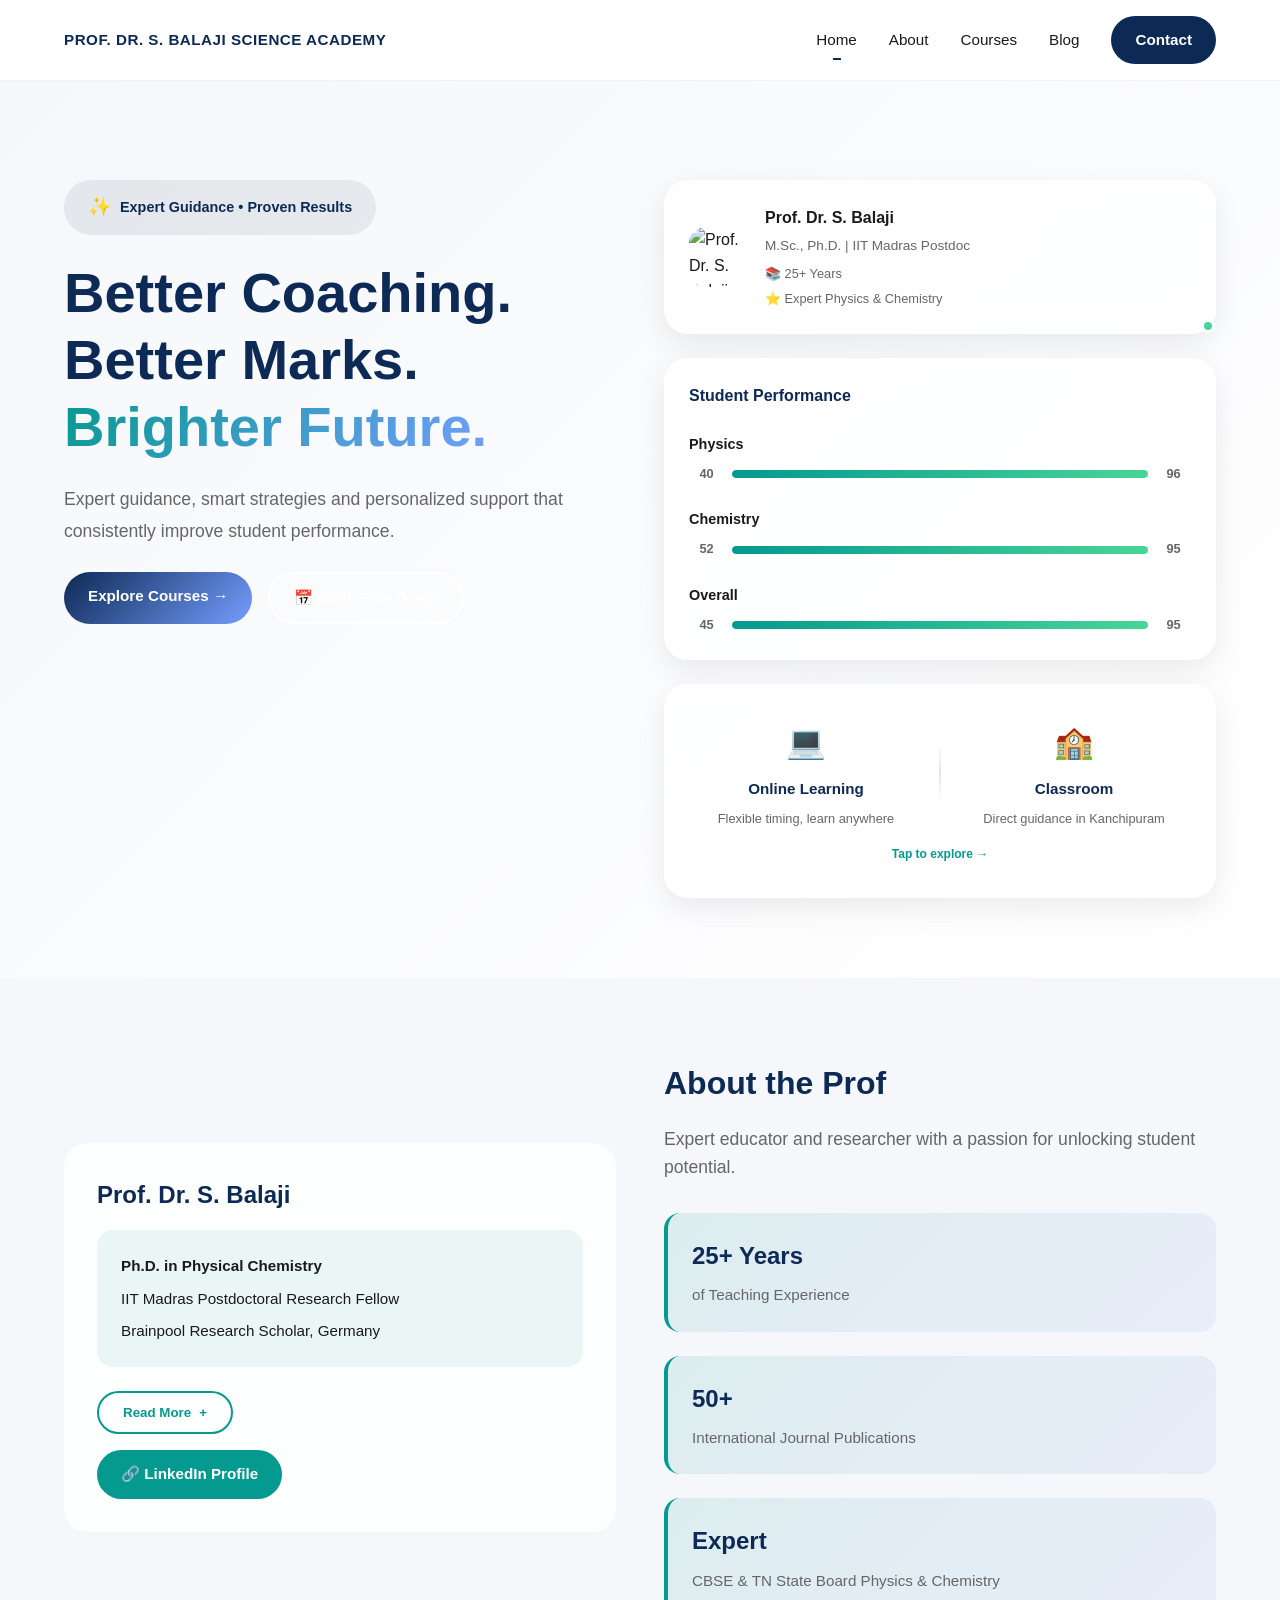
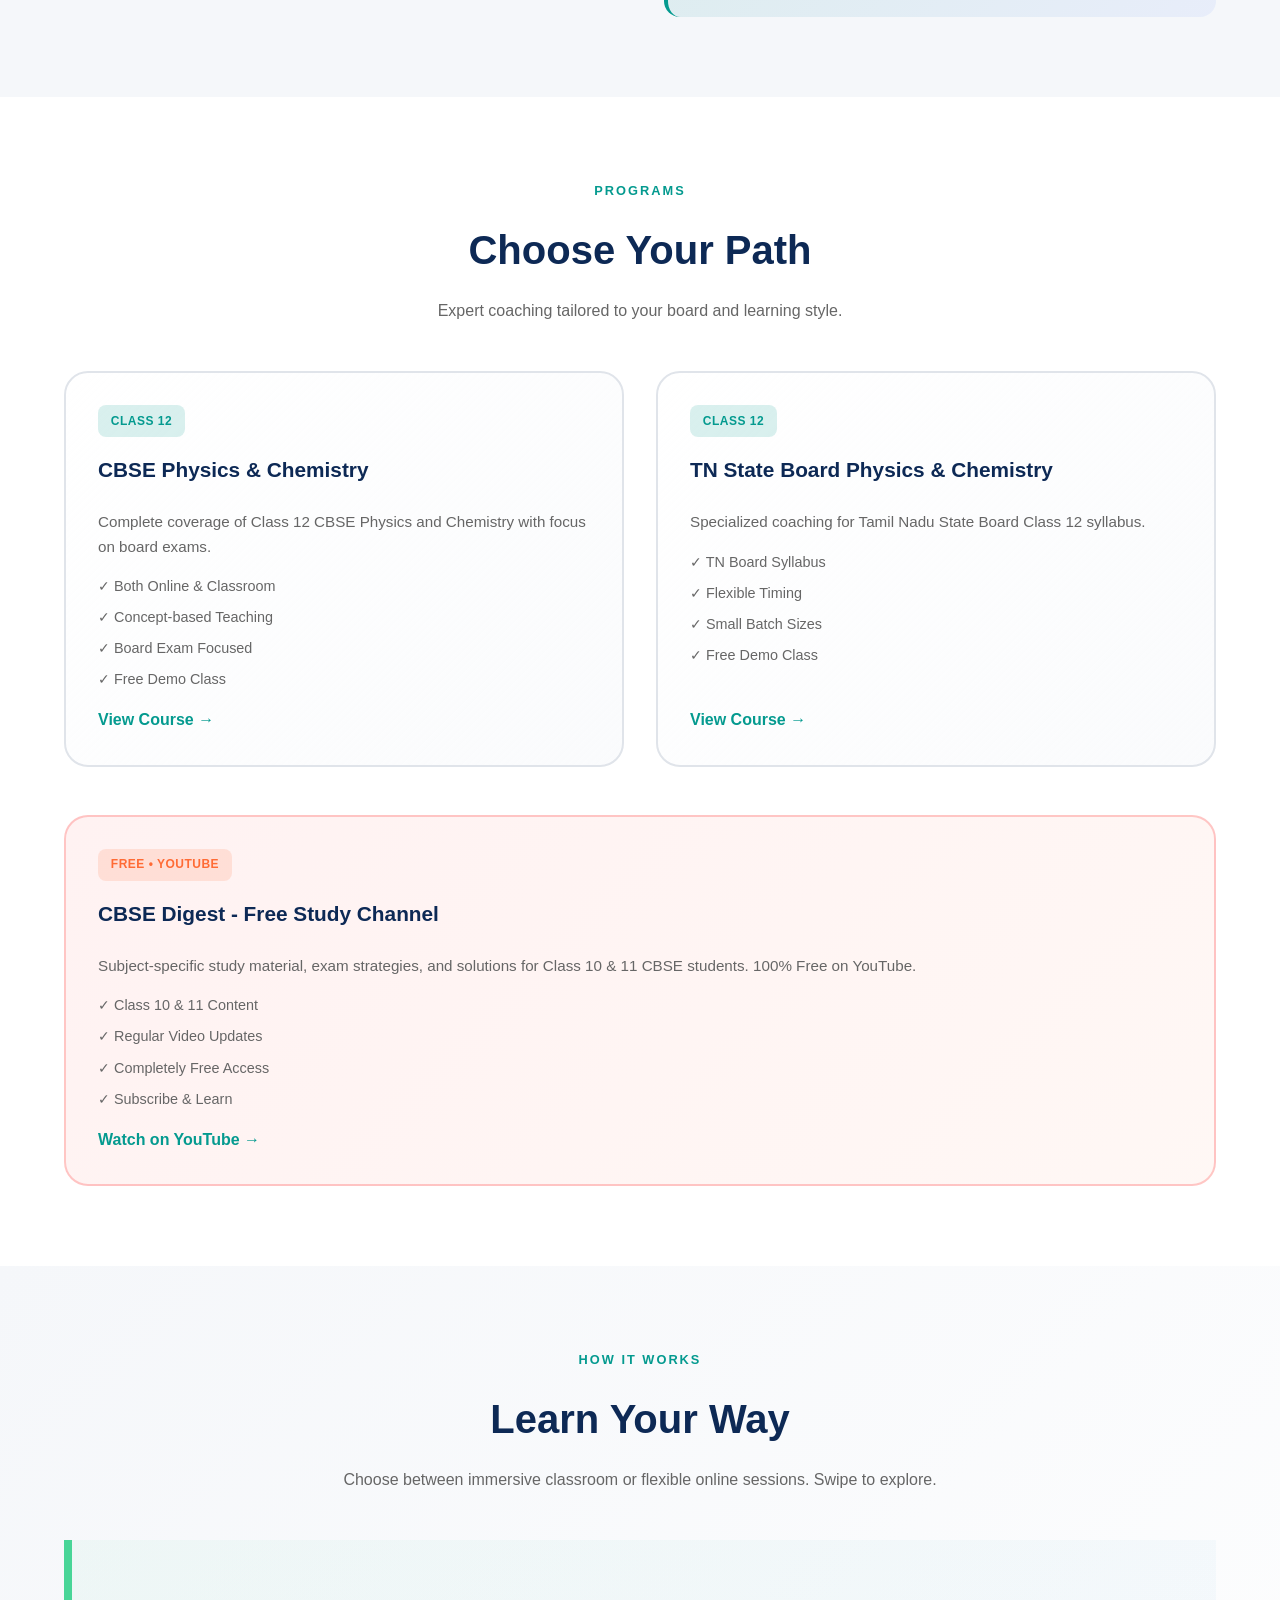
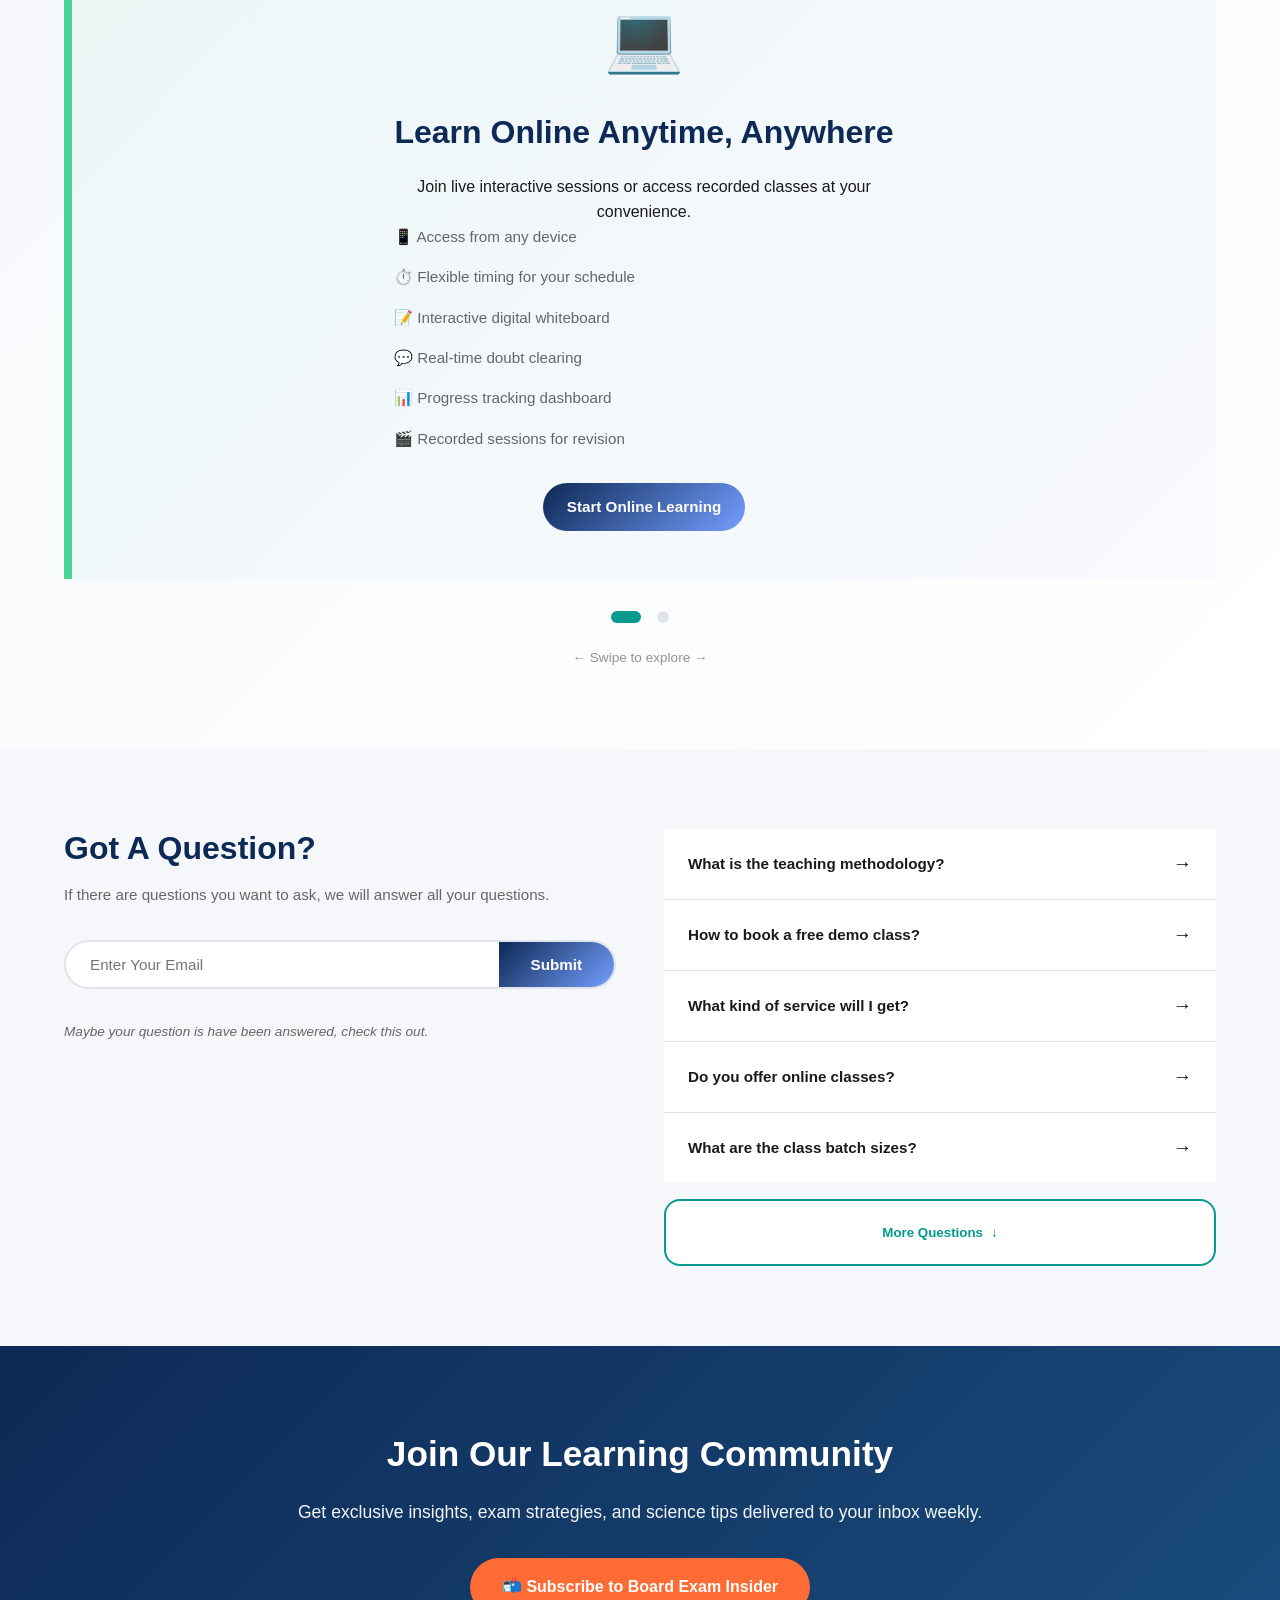
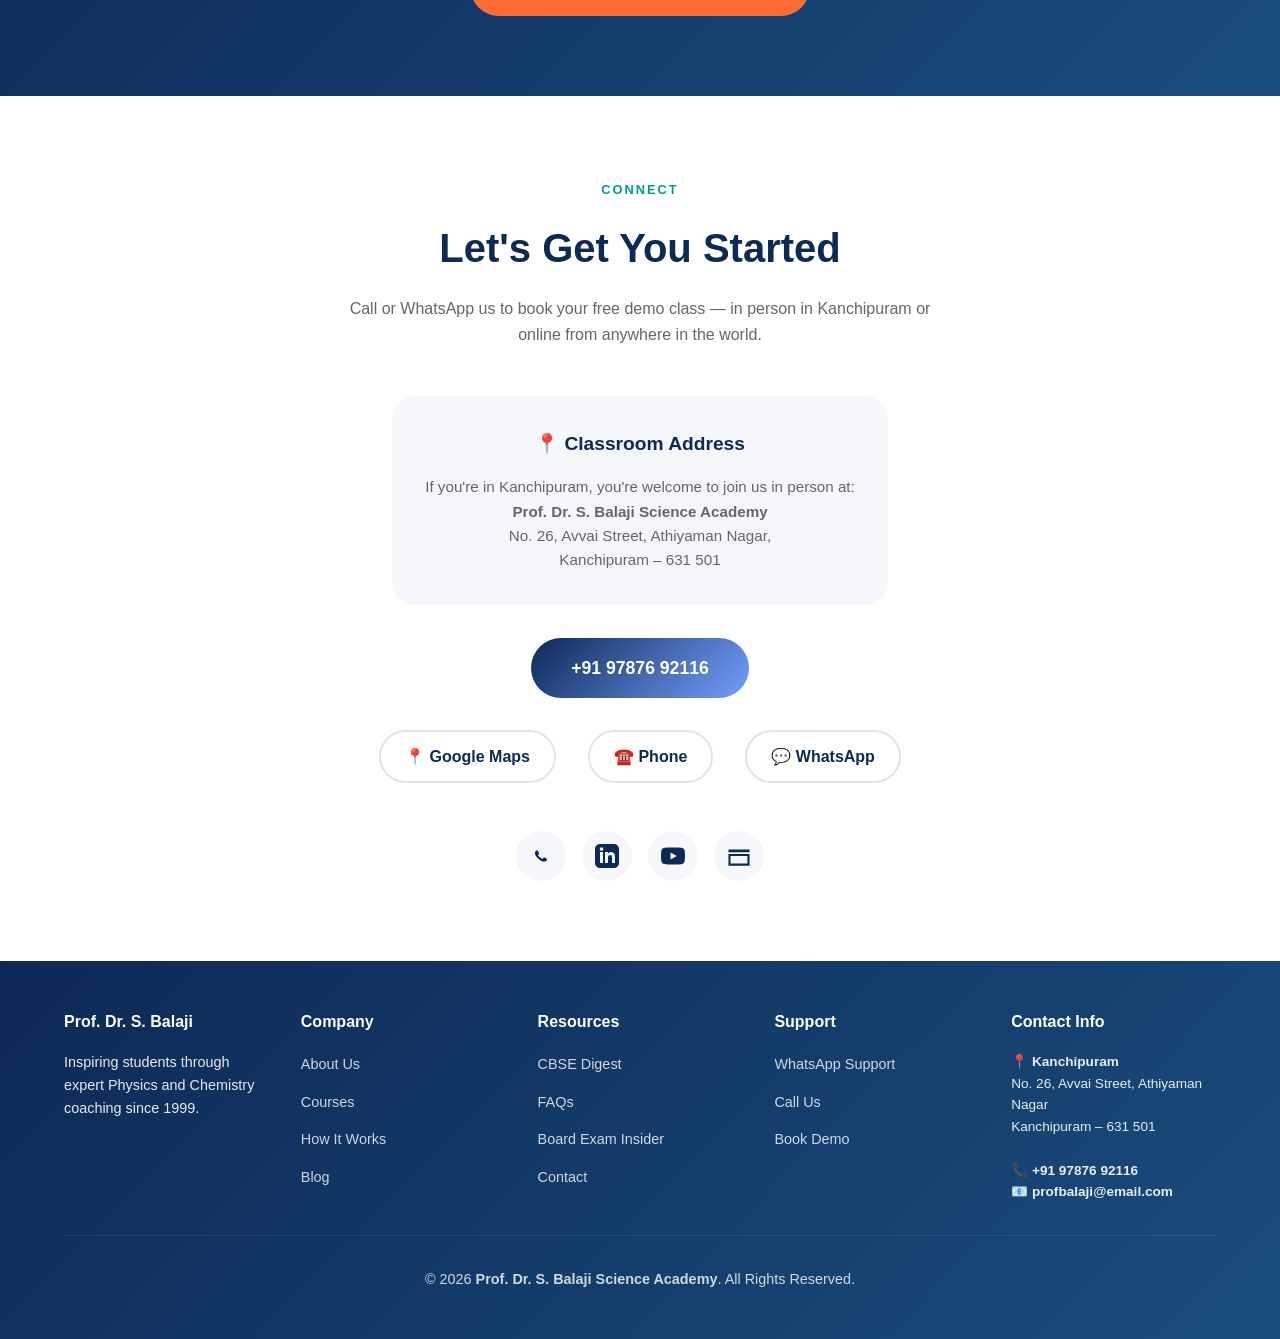
==== commit 7c3cbb13: "Add files via upload" ====
--- a/index.html
+++ b/index.html
@@ -36,43 +36,26 @@
         </div>
     </nav>
 
-    <!-- Hero Section -->
-    <section id="hero" class="hero">
-        <div class="container hero-container">
+    <!-- Hero Section - New Design -->
+    <section id="hero" class="hero hero-new">
+        <div class="container hero-container-new">
             <!-- Left Side -->
-            <div class="hero-left">
+            <div class="hero-left-new">
                 <div class="hero-badge">
                     <span class="badge-icon">✨</span>
                     Expert Guidance • Proven Results
                 </div>
 
-                <h1 class="hero-title">
+                <h1 class="hero-title-new">
                     Better Coaching.<br>Better Marks.<br><span class="gradient-text">Brighter Future.</span>
                 </h1>
 
-                <p class="hero-description">
+                <p class="hero-description-new">
                     Expert guidance, smart strategies and personalized support that consistently improve student performance.
                 </p>
 
-                <!-- Profile Card -->
-                <div class="prof-card">
-                    <div class="prof-avatar">
-                        <img src="prof-photo.jpg" alt="Prof. Dr. S. Balaji" id="profPhoto">
-                        <span id="profInitials" class="prof-initials">SB</span>
-                    </div>
-                    <div class="prof-info">
-                        <h3>Prof. Dr. S. Balaji</h3>
-                        <p>M.Sc., Ph.D. | IIT Madras Postdoc</p>
-                        <div class="prof-stats">
-                            <span class="stat">📚 25+ Years Experience</span>
-                            <span class="stat">⭐ Expert Physics & Chemistry</span>
-                        </div>
-                    </div>
-                    <div class="online-indicator"></div>
-                </div>
-
                 <!-- CTA Buttons -->
-                <div class="hero-cta">
+                <div class="hero-cta-new">
                     <a href="https://wa.me/+919787692116" class="btn btn-primary">
                         Explore Courses →
                     </a>
@@ -82,69 +65,80 @@
                 </div>
             </div>
 
-            <!-- Right Side - Marksheets with Smoother Animation -->
-            <div class="hero-right">
-                <div class="marksheets-container">
-                    <!-- Before Marksheet -->
-                    <div class="marksheet before-marksheet">
-                        <div class="marksheet-label before">BEFORE</div>
-                        <div class="marksheet-header">MARKSHEET</div>
-                        <div class="marksheet-content">
-                            <div class="subject-row">
-                                <span class="subject">Physics</span>
-                                <span class="marks">52/100</span>
-                            </div>
-                            <div class="subject-row">
-                                <span class="subject">Chemistry</span>
-                                <span class="marks">58/100</span>
-                            </div>
-                            <div class="subject-row">
-                                <span class="subject">Mathematics</span>
-                                <span class="marks">60/100</span>
-                            </div>
-                            <div class="subject-row overall">
-                                <span class="subject">Overall</span>
-                                <span class="marks">56%</span>
-                            </div>
-                        </div>
-                    </div>
-
-                    <!-- After Marksheet -->
-                    <div class="marksheet after-marksheet">
-                        <div class="marksheet-label after">AFTER</div>
-                        <div class="marksheet-header">MARKSHEET</div>
-                        <div class="marksheet-content">
-                            <div class="subject-row">
-                                <span class="subject">Physics</span>
-                                <span class="marks improved">96/100</span>
-                            </div>
-                            <div class="subject-row">
-                                <span class="subject">Chemistry</span>
-                                <span class="marks improved">95/100</span>
-                            </div>
-                            <div class="subject-row">
-                                <span class="subject">Mathematics</span>
-                                <span class="marks improved">94/100</span>
-                            </div>
-                            <div class="subject-row overall">
-                                <span class="subject">Overall</span>
-                                <span class="marks improved overall-marks">95%</span>
-                            </div>
-                        </div>
-                    </div>
-
-                    <!-- Improvement Arrow -->
-                    <div class="improvement-arrow">
-                        <svg viewBox="0 0 100 100" xmlns="http://www.w3.org/2000/svg">
-                            <defs>
-                                <linearGradient id="arrowGradient" x1="0%" y1="0%" x2="100%" y2="100%">
-                                    <stop offset="0%" style="stop-color:#48d597;stop-opacity:1" />
-                                    <stop offset="100%" style="stop-color:#749efe;stop-opacity:1" />
-                                </linearGradient>
-                            </defs>
-                            <path d="M 50 10 L 90 50 L 70 50 L 70 90 L 30 90 L 30 50 L 10 50 Z" fill="url(#arrowGradient)"/>
-                        </svg>
-                    </div>
+            <!-- Right Side - Cards Stack -->
+            <div class="hero-right-new">
+                <!-- Card 1: Prof Card -->
+                <div class="hero-card prof-card-new glass-effect">
+                    <div class="prof-avatar-new">
+                        <img src="prof-photo.jpg" alt="Prof. Dr. S. Balaji" id="profPhoto">
+                        <span id="profInitials" class="prof-initials">SB</span>
+                    </div>
+                    <div class="prof-info-new">
+                        <h3>Prof. Dr. S. Balaji</h3>
+                        <p>M.Sc., Ph.D. | IIT Madras Postdoc</p>
+                        <div class="prof-stats-new">
+                            <span class="stat">📚 25+ Years</span>
+                            <span class="stat">⭐ Expert Physics & Chemistry</span>
+                        </div>
+                    </div>
+                    <div class="online-indicator"></div>
+                </div>
+
+                <!-- Card 2: Performance Graph -->
+                <div class="hero-card performance-card glass-effect">
+                    <h4>Student Performance</h4>
+                    <div class="performance-graphs">
+                        <div class="graph-item">
+                            <div class="graph-label">Physics</div>
+                            <div class="graph-bar-container">
+                                <div class="graph-start">40</div>
+                                <div class="graph-bar">
+                                    <div class="graph-fill physics-fill"></div>
+                                </div>
+                                <div class="graph-end">96</div>
+                            </div>
+                        </div>
+
+                        <div class="graph-item">
+                            <div class="graph-label">Chemistry</div>
+                            <div class="graph-bar-container">
+                                <div class="graph-start">52</div>
+                                <div class="graph-bar">
+                                    <div class="graph-fill chemistry-fill"></div>
+                                </div>
+                                <div class="graph-end">95</div>
+                            </div>
+                        </div>
+
+                        <div class="graph-item">
+                            <div class="graph-label">Overall</div>
+                            <div class="graph-bar-container">
+                                <div class="graph-start">45</div>
+                                <div class="graph-bar">
+                                    <div class="graph-fill overall-fill"></div>
+                                </div>
+                                <div class="graph-end">95</div>
+                            </div>
+                        </div>
+                    </div>
+                </div>
+
+                <!-- Card 3: Mode Toggle -->
+                <div class="hero-card modes-toggle-card glass-effect" onclick="document.getElementById('modes').scrollIntoView({behavior: 'smooth'})">
+                    <div class="modes-toggle-content">
+                        <div class="mode-option online-mode-option">
+                            <div class="mode-icon">💻</div>
+                            <div class="mode-text">Online Learning</div>
+                            <div class="mode-desc">Flexible timing, learn anywhere</div>
+                        </div>
+                        <div class="toggle-divider"></div>
+                        <div class="mode-option classroom-mode-option">
+                            <div class="mode-icon">🏫</div>
+                            <div class="mode-text">Classroom</div>
+                            <div class="mode-desc">Direct guidance in Kanchipuram</div>
+                        </div>
+                    </div>
+                    <div class="modes-cta-hint">Tap to explore →</div>
                 </div>
             </div>
         </div>
@@ -273,58 +267,62 @@
         </div>
     </section>
 
-    <!-- Modes Section - Interactive Slider -->
+    <!-- Modes Section - Visual Slider -->
     <section id="modes" class="modes">
         <div class="container">
             <div class="section-header">
                 <span class="section-label">HOW IT WORKS</span>
                 <h2 class="section-title">Learn Your Way</h2>
-                <p class="section-subtitle">Choose between immersive classroom or flexible online sessions.</p>
-            </div>
-
-            <div class="modes-container">
-                <div class="mode-toggle">
-                    <button class="toggle-btn active" data-mode="online" onclick="switchMode('online')">
-                        💻 Online
-                    </button>
-                    <button class="toggle-btn" data-mode="classroom" onclick="switchMode('classroom')">
-                        🏫 Classroom
-                    </button>
-                </div>
-
-                <div class="modes-content">
-                    <!-- Online Mode -->
-                    <div class="mode-details active" id="online-mode">
-                        <div class="mode-icon">💻</div>
-                        <h3>Learn Online Anytime, Anywhere</h3>
-                        <p>Join live interactive sessions or access recorded classes at your convenience.</p>
-                        <ul class="mode-features">
-                            <li>📱 Access from any device</li>
-                            <li>⏱️ Flexible timing for your schedule</li>
-                            <li>📝 Interactive digital whiteboard</li>
-                            <li>💬 Real-time doubt clearing</li>
-                            <li>📊 Progress tracking dashboard</li>
-                            <li>🎬 Recorded sessions for revision</li>
-                        </ul>
-                        <a href="https://wa.me/+919787692116" class="btn btn-primary">Start Online Learning</a>
-                    </div>
-
-                    <!-- Classroom Mode -->
-                    <div class="mode-details" id="classroom-mode">
-                        <div class="mode-icon">🏫</div>
-                        <h3>In-Person Classroom Coaching</h3>
-                        <p>Immersive learning environment in Kanchipuram with direct mentorship.</p>
-                        <ul class="mode-features">
-                            <li>👥 Small, focused batches</li>
-                            <li>🎯 Personalized attention</li>
-                            <li>📚 Complete study material provided</li>
-                            <li>✏️ Regular tests & assessment</li>
-                            <li>🤝 Direct interaction with Prof</li>
-                            <li>📍 Convenient Kanchipuram location</li>
-                        </ul>
-                        <a href="https://wa.me/+919787692116" class="btn btn-primary">Visit Classroom</a>
-                    </div>
-                </div>
+                <p class="section-subtitle">Choose between immersive classroom or flexible online sessions. Swipe to explore.</p>
+            </div>
+
+            <div class="modes-slider-container">
+                <div class="modes-slider" id="modesSlider">
+                    <!-- Online Card -->
+                    <div class="mode-card online-card">
+                        <div class="mode-card-content">
+                            <div class="mode-card-icon">💻</div>
+                            <h3>Learn Online Anytime, Anywhere</h3>
+                            <p>Join live interactive sessions or access recorded classes at your convenience.</p>
+                            <ul class="mode-features-list">
+                                <li>📱 Access from any device</li>
+                                <li>⏱️ Flexible timing for your schedule</li>
+                                <li>📝 Interactive digital whiteboard</li>
+                                <li>💬 Real-time doubt clearing</li>
+                                <li>📊 Progress tracking dashboard</li>
+                                <li>🎬 Recorded sessions for revision</li>
+                            </ul>
+                            <a href="https://wa.me/+919787692116" class="btn btn-primary">Start Online Learning</a>
+                        </div>
+                    </div>
+
+                    <!-- Classroom Card -->
+                    <div class="mode-card classroom-card">
+                        <div class="mode-card-content">
+                            <div class="mode-card-icon">🏫</div>
+                            <h3>In-Person Classroom Coaching</h3>
+                            <p>Immersive learning environment in Kanchipuram with direct mentorship.</p>
+                            <ul class="mode-features-list">
+                                <li>👥 Small, focused batches</li>
+                                <li>🎯 Personalized attention</li>
+                                <li>📚 Complete study material provided</li>
+                                <li>✏️ Regular tests & assessment</li>
+                                <li>🤝 Direct interaction with Prof</li>
+                                <li>📍 Convenient Kanchipuram location</li>
+                            </ul>
+                            <a href="https://wa.me/+919787692116" class="btn btn-primary">Visit Classroom</a>
+                        </div>
+                    </div>
+                </div>
+
+                <!-- Slider Navigation -->
+                <div class="slider-dots">
+                    <button class="dot active" onclick="scrollToSlide(0)"></button>
+                    <button class="dot" onclick="scrollToSlide(1)"></button>
+                </div>
+
+                <!-- Drag Indicator -->
+                <div class="drag-indicator">← Swipe to explore →</div>
             </div>
         </div>
     </section>
@@ -507,20 +505,12 @@
                     <svg viewBox="0 0 24 24" fill="currentColor"><path d="M19 0h-14c-2.761 0-5 2.239-5 5v14c0 2.761 2.239 5 5 5h14c2.762 0 5-2.239 5-5v-14c0-2.761-2.238-5-5-5zm-11 19h-3v-11h3v11zm-1.5-12.268c-.966 0-1.75-.79-1.75-1.764s.784-1.764 1.75-1.764 1.75.79 1.75 1.764-.783 1.764-1.75 1.764zm13.5 12.268h-3v-5.604c0-3.368-4-3.113-4 0v5.604h-3v-11h3v1.765c1.396-2.586 7-2.777 7 2.476v6.759z"/></svg>
                 </a>
 
-                <a href="https://scholar.google.co.kr/citations?hl=en&pli=1&user=9NAUZ5MAAAAJ" title="Google Scholar" class="social-icon scholar-icon">
-                    <svg viewBox="0 0 24 24" fill="currentColor"><path d="M12 0C5.372 0 0 5.373 0 12s5.372 12 12 12 12-5.373 12-12-5.372-12-12-12zm-1.18 17.922h-1.6v-8.4h1.6v8.4zm3.64-9.32c-.816-.816-2.184-1.32-3.68-1.32-2.96 0-5.36 2.4-5.36 5.36 0 2.96 2.4 5.36 5.36 5.36 1.496 0 2.864-.504 3.68-1.32l.896.896c-1.152 1.152-2.736 1.864-4.576 1.864-3.64 0-6.6-2.96-6.6-6.6s2.96-6.6 6.6-6.6c1.84 0 3.424.712 4.576 1.864l-.896.896zm5.32-3.32h-3.56v10.8h1.6v-3.84h1.96v-1.6h-1.96v-2.2h3.56v-1.6z"/></svg>
-                </a>
-
-                <a href="https://maps.app.goo.gl/HRtqZ7h7q2wzd7sp9" title="Google Maps" class="social-icon maps-icon">
-                    <svg viewBox="0 0 24 24" fill="currentColor"><path d="M12 2C6.48 2 2 6.48 2 12s4.48 10 10 10 10-4.48 10-10S17.52 2 12 2zm-2 15l-5-5.41L6.41 9 10 12.59 17.59 5 19 6.41 12 13z"/></svg>
+                <a href="https://www.youtube.com/@CBSEdigest" title="YouTube" class="social-icon youtube-icon">
+                    <svg viewBox="0 0 24 24" fill="currentColor"><path d="M23.498 6.186a3.016 3.016 0 0 0-2.122-2.136C19.505 3.545 12 3.545 12 3.545s-7.505 0-9.377.505A3.017 3.017 0 0 0 .502 6.186C0 8.07 0 12 0 12s0 3.93.502 5.814a3.016 3.016 0 0 0 2.122 2.136c1.871.505 9.376.505 9.376.505s7.505 0 9.377-.505a3.015 3.015 0 0 0 2.122-2.136C24 15.93 24 12 24 12s0-3.93-.502-5.814zM9.545 15.568V8.432L15.818 12l-6.273 3.568z"/></svg>
                 </a>
 
                 <a href="https://profbalaji.substack.com" title="Substack" class="social-icon substack-icon">
                     <svg viewBox="0 0 24 24" fill="currentColor"><path d="M22.539 8.242H1.46V5.406h21.08v2.836zM1.46 10.042v11.652h21.08V10.042H1.46zm18.922 9.336H3.538v-7.493h16.844v7.493z"/></svg>
-                </a>
-
-                <a href="https://www.youtube.com/@CBSEdigest" title="YouTube" class="social-icon youtube-icon">
-                    <svg viewBox="0 0 24 24" fill="currentColor"><path d="M23.498 6.186a3.016 3.016 0 0 0-2.122-2.136C19.505 3.545 12 3.545 12 3.545s-7.505 0-9.377.505A3.017 3.017 0 0 0 .502 6.186C0 8.07 0 12 0 12s0 3.93.502 5.814a3.016 3.016 0 0 0 2.122 2.136c1.871.505 9.376.505 9.376.505s7.505 0 9.377-.505a3.015 3.015 0 0 0 2.122-2.136C24 15.93 24 12 24 12s0-3.93-.502-5.814zM9.545 15.568V8.432L15.818 12l-6.273 3.568z"/></svg>
                 </a>
             </div>
         </div>
@@ -548,7 +538,7 @@
                 <div class="footer-section">
                     <h4>Resources</h4>
                     <ul>
-                        <li><a href="https://www.youtube.com/@CBSEdigest">CBSE Digest</a></li>
+                        <li><a href="cbsedigest.html">CBSE Digest</a></li>
                         <li><a href="#faqs">FAQs</a></li>
                         <li><a href="https://profbalaji.substack.com">Board Exam Insider</a></li>
                         <li><a href="#contact">Contact</a></li>
@@ -635,17 +625,33 @@
                 card.classList.contains('expanded') ? 'Read Less' : 'Read More';
         }
 
-        // ===== Modes - Toggle Between Online/Classroom =====
-        function switchMode(mode) {
-            const buttons = document.querySelectorAll('.toggle-btn');
-            const modes = document.querySelectorAll('.mode-details');
-            
-            buttons.forEach(btn => btn.classList.remove('active'));
-            modes.forEach(m => m.classList.remove('active'));
-            
-            document.querySelector(`[data-mode="${mode}"]`).classList.add('active');
-            document.getElementById(`${mode}-mode`).classList.add('active');
+        // ===== Modes Slider =====
+        let currentSlide = 0;
+        const slider = document.getElementById('modesSlider');
+        const dots = document.querySelectorAll('.dot');
+
+        function scrollToSlide(n) {
+            currentSlide = n;
+            slider.style.transform = `translateX(-${n * 100}%)`;
+            dots.forEach((dot, i) => {
+                dot.classList.toggle('active', i === n);
+            });
         }
+
+        // Swipe support
+        let touchStartX = 0;
+        slider.addEventListener('touchstart', (e) => {
+            touchStartX = e.touches[0].clientX;
+        });
+
+        slider.addEventListener('touchend', (e) => {
+            const touchEndX = e.changedTouches[0].clientX;
+            if (touchStartX - touchEndX > 50) {
+                scrollToSlide(Math.min(currentSlide + 1, 1));
+            } else if (touchEndX - touchStartX > 50) {
+                scrollToSlide(Math.max(currentSlide - 1, 0));
+            }
+        });
 
         // ===== FAQ Toggle =====
         function toggleFAQ(button) {
@@ -683,11 +689,13 @@
 
         // ===== Course Detail Navigation =====
         function openCourseDetail(courseId) {
-            // In a real implementation, this would navigate to a detail page
-            // For now, scroll to contact section with course info
-            const message = `You selected: ${courseId}. Contact us to get started!`;
-            alert(message);
-            document.getElementById('contact').scrollIntoView({ behavior: 'smooth' });
+            if (courseId === 'cbsedigest') {
+                window.location.href = 'cbsedigest.html';
+            } else {
+                const message = `You selected: ${courseId}. Contact us to get started!`;
+                alert(message);
+                document.getElementById('contact').scrollIntoView({ behavior: 'smooth' });
+            }
         }
 
         // ===== Smooth Scroll for Anchor Links =====
@@ -735,6 +743,24 @@
         document.querySelectorAll('.stat-box, .course-card, .faq-item').forEach(el => {
             observer.observe(el);
         });
+
+        // ===== Graph Animation on Scroll =====
+        const graphObserver = new IntersectionObserver((entries) => {
+            entries.forEach(entry => {
+                if (entry.isIntersecting) {
+                    const fills = entry.target.querySelectorAll('.graph-fill');
+                    fills.forEach(fill => {
+                        fill.classList.add('animated');
+                    });
+                    graphObserver.unobserve(entry.target);
+                }
+            });
+        }, { threshold: 0.5 });
+
+        const perfCard = document.querySelector('.performance-card');
+        if (perfCard) {
+            graphObserver.observe(perfCard);
+        }
     </script>
 </body>
 </html>
--- a/styles.css
+++ b/styles.css
@@ -47,6 +47,8 @@
     color: var(--text-dark);
     background-color: var(--white);
     line-height: 1.6;
+    overflow-x: hidden;
+    width: 100%;
 }
 
 /* ===== CONTAINER ===== */
@@ -54,6 +56,7 @@
     max-width: 1200px;
     margin: 0 auto;
     padding: 0 var(--spacing-lg);
+    width: 100%;
 }
 
 @media (max-width: 768px) {
@@ -87,6 +90,7 @@
     display: flex;
     justify-content: space-between;
     align-items: center;
+    width: 100%;
 }
 
 .logo {
@@ -95,6 +99,7 @@
     gap: var(--spacing-md);
     cursor: pointer;
     transition: all var(--transition-normal);
+    min-width: fit-content;
 }
 
 .logo-text {
@@ -111,8 +116,12 @@
 
 @media (max-width: 768px) {
     .logo-text {
-        font-size: 0.75rem;
-        max-width: 120px;
+        font-size: 0.7rem;
+        max-width: 100px;
+    }
+
+    .nav-container {
+        padding: 0 var(--spacing-md);
     }
 }
 
@@ -130,6 +139,7 @@
     position: relative;
     transition: all var(--transition-normal);
     padding: 0.5rem 0;
+    white-space: nowrap;
 }
 
 .nav-home {
@@ -206,6 +216,8 @@
         transition: 0.3s;
         padding: 1.5rem 0;
         box-shadow: 0 10px 27px rgba(0, 0, 0, 0.05);
+        max-height: calc(100vh - 70px);
+        overflow-y: auto;
     }
 
     .nav-menu.active {
@@ -327,22 +339,25 @@
     color: var(--white);
 }
 
-/* ===== HERO SECTION ===== */
-.hero {
+/* ===== HERO SECTION - NEW DESIGN ===== */
+.hero-new {
     background: linear-gradient(135deg, #f5f7fa 0%, #ffffff 100%);
     padding: 120px 0 80px;
     margin-top: 60px;
     min-height: 100vh;
-}
-
-.hero-container {
+    width: 100%;
+    overflow-x: hidden;
+}
+
+.hero-container-new {
     display: grid;
     grid-template-columns: 1fr 1fr;
     gap: 3rem;
-    align-items: center;
-}
-
-.hero-left {
+    align-items: flex-start;
+    width: 100%;
+}
+
+.hero-left-new {
     display: flex;
     flex-direction: column;
     gap: 1.5rem;
@@ -366,7 +381,7 @@
     font-size: 1.2rem;
 }
 
-.hero-title {
+.hero-title-new {
     font-size: 3.5rem;
     font-weight: 800;
     line-height: 1.2;
@@ -381,7 +396,7 @@
     background-clip: text;
 }
 
-.hero-description {
+.hero-description-new {
     font-size: 1.1rem;
     color: var(--text-light);
     line-height: 1.8;
@@ -389,19 +404,37 @@
     animation: slideInLeft 0.6s ease-out 0.2s backwards;
 }
 
-.prof-card {
+.hero-cta-new {
+    display: flex;
+    gap: 1rem;
+    animation: slideInLeft 0.6s ease-out 0.4s backwards;
+    flex-wrap: wrap;
+}
+
+.hero-right-new {
+    display: flex;
+    flex-direction: column;
+    gap: 1.5rem;
+    animation: slideInRight 0.6s ease-out 0.3s backwards;
+}
+
+.hero-card {
     background: var(--white);
     border-radius: var(--radius-lg);
     padding: 1.5rem;
+    box-shadow: 0 10px 30px rgba(0, 0, 0, 0.08);
+    border: 1px solid rgba(0, 0, 0, 0.05);
+    backdrop-filter: blur(10px);
+}
+
+/* Prof Card New */
+.prof-card-new {
     display: flex;
     gap: 1rem;
     align-items: center;
-    box-shadow: 0 10px 30px rgba(0, 0, 0, 0.08);
-    border: 1px solid rgba(0, 0, 0, 0.05);
-    animation: slideInLeft 0.6s ease-out 0.3s backwards;
-}
-
-.prof-avatar {
+}
+
+.prof-avatar-new {
     position: relative;
     width: 60px;
     height: 60px;
@@ -410,7 +443,7 @@
     flex-shrink: 0;
 }
 
-.prof-avatar img {
+.prof-avatar-new img {
     width: 100%;
     height: 100%;
     object-fit: cover;
@@ -449,18 +482,18 @@
     }
 }
 
-.prof-info h3 {
+.prof-info-new h3 {
     font-size: 1rem;
     margin-bottom: 0.25rem;
 }
 
-.prof-info p {
+.prof-info-new p {
     font-size: 0.85rem;
     color: var(--text-light);
     margin-bottom: 0.5rem;
 }
 
-.prof-stats {
+.prof-stats-new {
     display: flex;
     flex-direction: column;
     gap: 0.25rem;
@@ -471,187 +504,183 @@
     color: var(--text-light);
 }
 
-.hero-cta {
-    display: flex;
-    gap: 1rem;
-    animation: slideInLeft 0.6s ease-out 0.4s backwards;
-}
-
-.hero-right {
-    display: flex;
-    justify-content: center;
+/* Performance Graph Card */
+.performance-card {
+    width: 100%;
+}
+
+.performance-card h4 {
+    font-size: 1rem;
+    color: var(--primary-blue);
+    margin-bottom: 1.5rem;
+    font-weight: 700;
+}
+
+.performance-graphs {
+    display: flex;
+    flex-direction: column;
+    gap: 1.5rem;
+}
+
+.graph-item {
+    display: flex;
+    flex-direction: column;
+    gap: 0.5rem;
+}
+
+.graph-label {
+    font-size: 0.9rem;
+    font-weight: 600;
+    color: var(--text-dark);
+}
+
+.graph-bar-container {
+    display: flex;
     align-items: center;
-    animation: slideInRight 0.6s ease-out 0.3s backwards;
-}
-
-.marksheets-container {
+    gap: 0.5rem;
+}
+
+.graph-start, .graph-end {
+    font-size: 0.8rem;
+    color: var(--text-light);
+    font-weight: 600;
+    min-width: 35px;
+    text-align: center;
+}
+
+.graph-bar {
+    flex: 1;
+    height: 8px;
+    background-color: var(--border-gray);
+    border-radius: 10px;
+    overflow: hidden;
     position: relative;
-    width: 100%;
-    height: 400px;
-    perspective: 1000px;
-}
-
-.marksheet {
-    position: absolute;
-    background: var(--white);
-    border-radius: var(--radius-lg);
-    padding: 1.5rem;
-    box-shadow: 0 10px 40px rgba(0, 0, 0, 0.1);
-    width: 280px;
-    transition: all 0.6s cubic-bezier(0.23, 1, 0.320, 1);
-}
-
-.before-marksheet {
-    left: 0;
-    top: 20px;
-    animation: float 3s ease-in-out infinite;
-    z-index: 2;
-}
-
-.after-marksheet {
-    right: 0;
-    top: 0;
-    animation: float 3s ease-in-out infinite 0.5s;
-    z-index: 3;
-}
-
-@keyframes float {
-    0%, 100% {
-        transform: translateY(0px);
-    }
-    50% {
-        transform: translateY(-10px);
-    }
-}
-
-.marksheet-label {
-    display: inline-block;
-    padding: 0.3rem 0.8rem;
-    border-radius: var(--radius-sm);
-    font-size: 0.7rem;
-    font-weight: 700;
-    margin-bottom: 1rem;
-    letter-spacing: 1px;
-}
-
-.marksheet-label.before {
-    background-color: rgba(237, 181, 56, 0.15);
-    color: #B88A00;
-}
-
-.marksheet-label.after {
-    background-color: rgba(72, 213, 151, 0.15);
-    color: #1B8F7F;
-}
-
-.marksheet-header {
-    font-size: 0.85rem;
+}
+
+.graph-fill {
+    height: 100%;
+    background: linear-gradient(90deg, var(--accent-teal), var(--success-green));
+    border-radius: 10px;
+    width: 0;
+    transition: width 1s cubic-bezier(0.34, 1.56, 0.64, 1) 0.3s;
+}
+
+.graph-fill.animated {
+    width: 100%;
+}
+
+.physics-fill {
+    animation-delay: 0.3s;
+}
+
+.chemistry-fill {
+    animation-delay: 0.5s;
+}
+
+.overall-fill {
+    animation-delay: 0.7s;
+}
+
+/* Modes Toggle Card */
+.modes-toggle-card {
+    cursor: pointer;
+    transition: all var(--transition-normal);
+    padding: 2rem !important;
+}
+
+.modes-toggle-card:hover {
+    transform: translateY(-5px);
+    box-shadow: 0 15px 40px rgba(4, 154, 143, 0.15);
+    border-color: var(--accent-teal);
+}
+
+.modes-toggle-content {
+    display: grid;
+    grid-template-columns: 1fr auto 1fr;
+    gap: 1.5rem;
+    align-items: center;
+}
+
+.mode-option {
+    display: flex;
+    flex-direction: column;
+    align-items: center;
+    text-align: center;
+    gap: 0.5rem;
+}
+
+.mode-icon {
+    font-size: 2rem;
+    transition: transform var(--transition-normal);
+}
+
+.modes-toggle-card:hover .mode-icon {
+    transform: scale(1.1);
+}
+
+.mode-text {
     font-weight: 700;
     color: var(--primary-blue);
-    margin-bottom: 1rem;
-    border-bottom: 2px solid var(--border-gray);
-    padding-bottom: 0.75rem;
-}
-
-.marksheet-content {
-    display: flex;
-    flex-direction: column;
-    gap: 0.75rem;
-}
-
-.subject-row {
-    display: flex;
-    justify-content: space-between;
-    align-items: center;
-    padding: 0.6rem 0;
-    font-size: 0.9rem;
-}
-
-.subject {
+    font-size: 0.95rem;
+}
+
+.mode-desc {
+    font-size: 0.8rem;
     color: var(--text-light);
-    font-weight: 500;
-}
-
-.marks {
+}
+
+.toggle-divider {
+    width: 2px;
+    height: 60px;
+    background: linear-gradient(180deg, transparent, var(--border-gray), transparent);
+}
+
+.modes-cta-hint {
+    font-size: 0.75rem;
+    color: var(--accent-teal);
     font-weight: 700;
-    color: var(--text-dark);
-}
-
-.marks.improved {
-    color: var(--success-green);
-    font-weight: 800;
-}
-
-.subject-row.overall {
-    border-top: 2px solid var(--border-gray);
-    padding-top: 1rem;
-    margin-top: 0.5rem;
-    font-weight: 700;
-}
-
-.improvement-arrow {
-    position: absolute;
-    left: 50%;
-    top: 50%;
-    transform: translate(-50%, -50%);
-    width: 60px;
-    height: 60px;
-    z-index: 4;
-}
-
-.improvement-arrow svg {
-    width: 100%;
-    height: 100%;
-    filter: drop-shadow(0 4px 10px rgba(0, 0, 0, 0.1));
-    animation: pulse-arrow 2s ease-in-out infinite;
-}
-
-@keyframes pulse-arrow {
-    0%, 100% {
-        transform: scale(1);
-    }
-    50% {
-        transform: scale(1.1);
-    }
+    margin-top: 1rem;
+    text-align: center;
+    width: 100%;
 }
 
 @media (max-width: 768px) {
-    .hero {
+    .hero-new {
         padding: 100px 0 60px;
     }
 
-    .hero-container {
+    .hero-container-new {
         grid-template-columns: 1fr;
         gap: 2rem;
     }
 
-    .hero-title {
+    .hero-title-new {
         font-size: 2.2rem;
     }
 
-    .hero-description {
+    .hero-description-new {
         font-size: 1rem;
     }
 
-    .hero-cta {
+    .hero-cta-new {
         flex-direction: column;
     }
 
-    .marksheets-container {
-        height: 350px;
-    }
-
-    .marksheet {
-        width: 220px;
-        padding: 1rem;
-    }
-
-    .before-marksheet {
-        left: -30px;
-    }
-
-    .after-marksheet {
-        right: -30px;
+    .hero-right-new {
+        gap: 1rem;
+    }
+
+    .hero-card {
+        padding: 1.2rem;
+    }
+
+    .modes-toggle-content {
+        grid-template-columns: 1fr;
+        gap: 1rem;
+    }
+
+    .toggle-divider {
+        display: none;
     }
 }
 
@@ -700,6 +729,8 @@
 .about {
     padding: 80px 0;
     background-color: var(--light-gray);
+    width: 100%;
+    overflow-x: hidden;
 }
 
 .about-grid {
@@ -863,16 +894,14 @@
     .about-section-header h2 {
         font-size: 1.5rem;
     }
-
-    .section-title {
-        font-size: 1.5rem;
-    }
 }
 
 /* ===== COURSES SECTION ===== */
 .courses {
     padding: 80px 0;
     background-color: var(--white);
+    width: 100%;
+    overflow-x: hidden;
 }
 
 .courses-grid {
@@ -1012,90 +1041,88 @@
     }
 }
 
-/* ===== MODES SECTION ===== */
+/* ===== MODES SECTION - VISUAL SLIDER ===== */
 .modes {
     padding: 80px 0;
     background: linear-gradient(135deg, var(--light-gray) 0%, var(--white) 100%);
-}
-
-.mode-toggle {
-    display: flex;
-    gap: 1rem;
+    width: 100%;
+    overflow-x: hidden;
+}
+
+.modes-slider-container {
+    position: relative;
+    width: 100%;
+    overflow: hidden;
+}
+
+.modes-slider {
+    display: flex;
+    transition: transform 0.5s cubic-bezier(0.34, 1.56, 0.64, 1);
+    width: 200%;
+}
+
+.mode-card {
+    width: 50%;
+    padding: 3rem;
+    display: flex;
+    align-items: center;
     justify-content: center;
-    margin-bottom: 3rem;
-}
-
-.toggle-btn {
-    background-color: var(--white);
-    border: 2px solid var(--border-gray);
-    color: var(--text-dark);
-    padding: 0.75rem 1.5rem;
-    border-radius: var(--radius-full);
-    font-weight: 600;
-    cursor: pointer;
-    transition: all var(--transition-normal);
-    font-size: 1rem;
-}
-
-.toggle-btn.active {
-    background: linear-gradient(135deg, var(--primary-blue), var(--blue-gradient));
-    color: var(--white);
-    border-color: transparent;
-    box-shadow: 0 8px 20px rgba(13, 41, 85, 0.3);
-}
-
-.toggle-btn:hover {
-    border-color: var(--accent-teal);
-}
-
-.modes-content {
-    position: relative;
-    min-height: 400px;
-}
-
-.mode-details {
-    position: absolute;
-    width: 100%;
-    opacity: 0;
-    transform: translateX(100px);
-    transition: all var(--transition-slow);
-    pointer-events: none;
-}
-
-.mode-details.active {
-    opacity: 1;
-    transform: translateX(0);
-    pointer-events: auto;
-    animation: slideInRight 0.5s ease-out;
-}
-
-.mode-icon {
+    min-height: 500px;
+    flex-shrink: 0;
+}
+
+.online-card {
+    background: linear-gradient(135deg, rgba(72, 213, 151, 0.05), rgba(116, 158, 254, 0.05));
+    border-left: 8px solid var(--success-green);
+}
+
+.classroom-card {
+    background: linear-gradient(135deg, rgba(237, 181, 56, 0.05), rgba(4, 154, 143, 0.05));
+    border-left: 8px solid var(--accent-gold);
+}
+
+.mode-card-content {
+    max-width: 500px;
+    width: 100%;
+    text-align: center;
+    animation: fadeInUp 0.6s ease-out;
+}
+
+.mode-card-icon {
     font-size: 4rem;
     margin-bottom: 1rem;
-}
-
-.mode-details h3 {
+    display: inline-block;
+    animation: bounce 2s ease-in-out infinite;
+}
+
+@keyframes bounce {
+    0%, 100% { transform: translateY(0); }
+    50% { transform: translateY(-10px); }
+}
+
+.mode-card h3 {
     font-size: 2rem;
     color: var(--primary-blue);
     margin-bottom: 1rem;
 }
 
-.mode-details > p {
+.mode-card > p {
     font-size: 1.1rem;
     color: var(--text-light);
     margin-bottom: 2rem;
-    max-width: 600px;
-}
-
-.mode-features {
+    line-height: 1.8;
+}
+
+.mode-features-list {
     list-style: none;
     display: grid;
-    grid-template-columns: repeat(2, 1fr);
-    gap: 1.5rem;
+    grid-template-columns: 1fr;
+    gap: 1rem;
     margin-bottom: 2rem;
-}
-
-.mode-features li {
+    text-align: left;
+}
+
+.mode-features-list li {
     display: flex;
     align-items: flex-start;
     gap: 1rem;
@@ -1103,40 +1130,61 @@
     font-size: 0.95rem;
 }
 
+.slider-dots {
+    display: flex;
+    justify-content: center;
+    gap: 1rem;
+    margin-top: 2rem;
+}
+
+.dot {
+    width: 12px;
+    height: 12px;
+    border-radius: 50%;
+    background-color: var(--border-gray);
+    border: none;
+    cursor: pointer;
+    transition: all var(--transition-normal);
+}
+
+.dot.active {
+    background-color: var(--accent-teal);
+    width: 30px;
+    border-radius: 6px;
+}
+
+.drag-indicator {
+    text-align: center;
+    color: var(--text-light);
+    font-size: 0.85rem;
+    margin-top: 1.5rem;
+    opacity: 0.7;
+}
+
 @media (max-width: 768px) {
     .modes {
         padding: 60px 0;
     }
 
-    .mode-toggle {
-        gap: 0.5rem;
-        margin-bottom: 2rem;
-    }
-
-    .toggle-btn {
-        padding: 0.6rem 1rem;
-        font-size: 0.9rem;
-    }
-
-    .modes-content {
-        min-height: 500px;
-    }
-
-    .mode-icon {
+    .mode-card {
+        padding: 2rem 1.5rem;
+        min-height: auto;
+    }
+
+    .mode-card-icon {
         font-size: 3rem;
     }
 
-    .mode-details h3 {
+    .mode-card h3 {
         font-size: 1.5rem;
     }
 
-    .mode-details > p {
+    .mode-card > p {
         font-size: 1rem;
     }
 
-    .mode-features {
+    .mode-features-list {
         grid-template-columns: 1fr;
-        gap: 1rem;
     }
 }
 
@@ -1144,6 +1192,8 @@
 .faqs {
     padding: 80px 0;
     background-color: var(--light-gray);
+    width: 100%;
+    overflow-x: hidden;
 }
 
 .faqs-grid {
@@ -1376,6 +1426,8 @@
 .contact {
     padding: 80px 0;
     background-color: var(--white);
+    width: 100%;
+    overflow-x: hidden;
 }
 
 .contact-info {
@@ -1488,6 +1540,8 @@
     background: linear-gradient(135deg, var(--primary-blue), #1a4d7e);
     color: var(--white);
     padding: 3rem 0;
+    width: 100%;
+    overflow-x: hidden;
 }
 
 .footer-content {
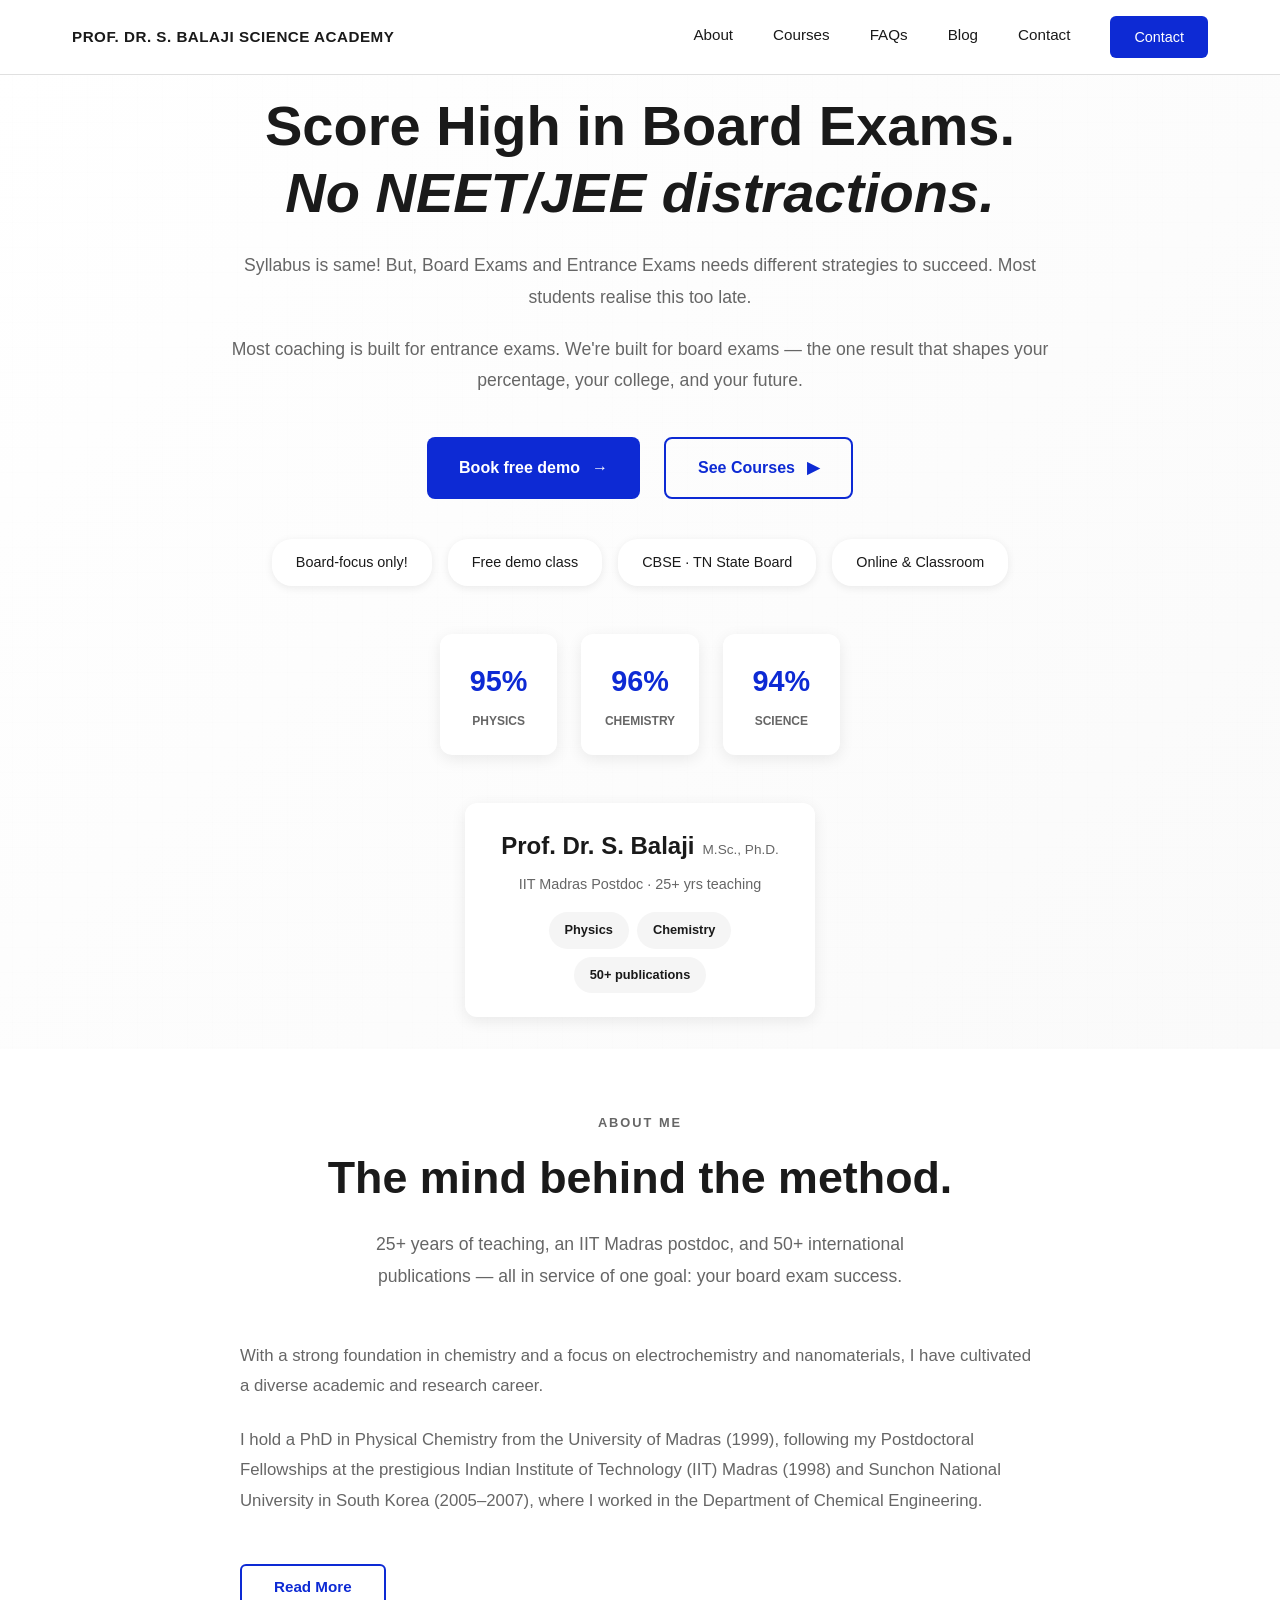
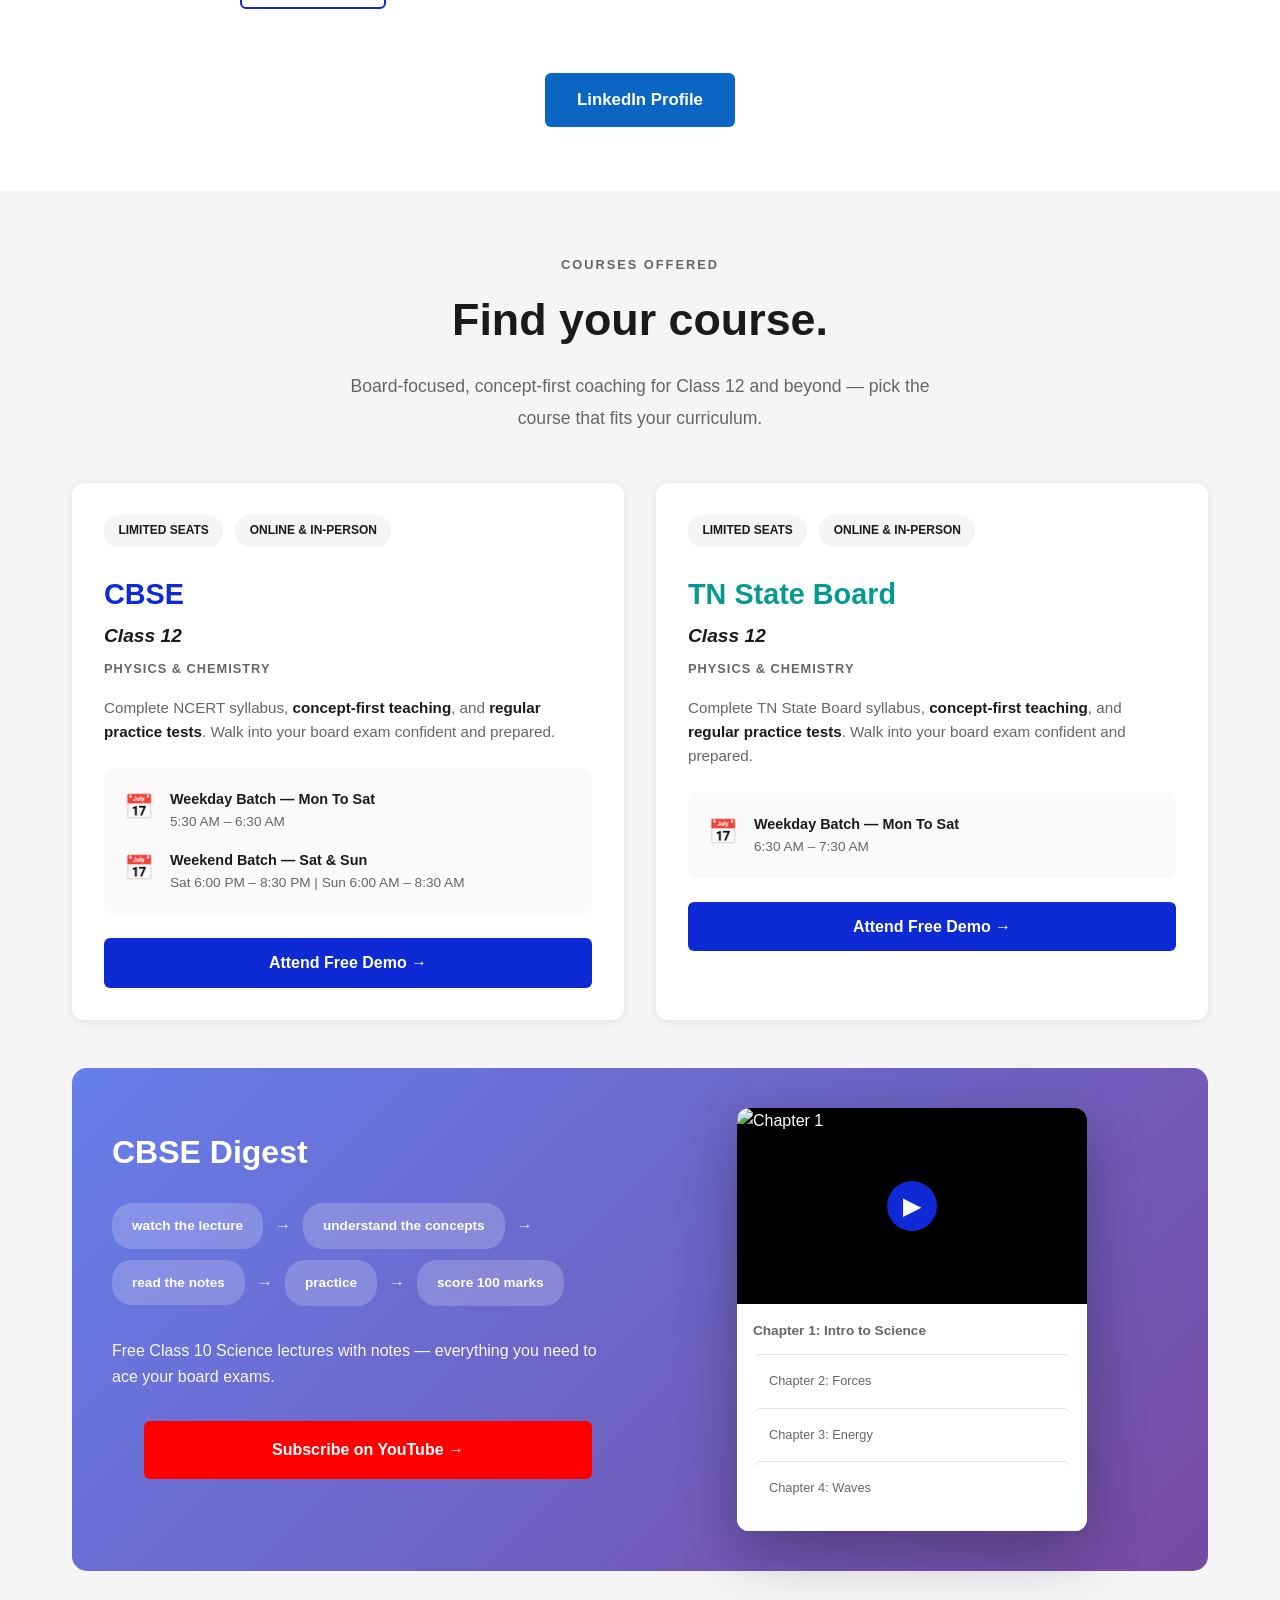
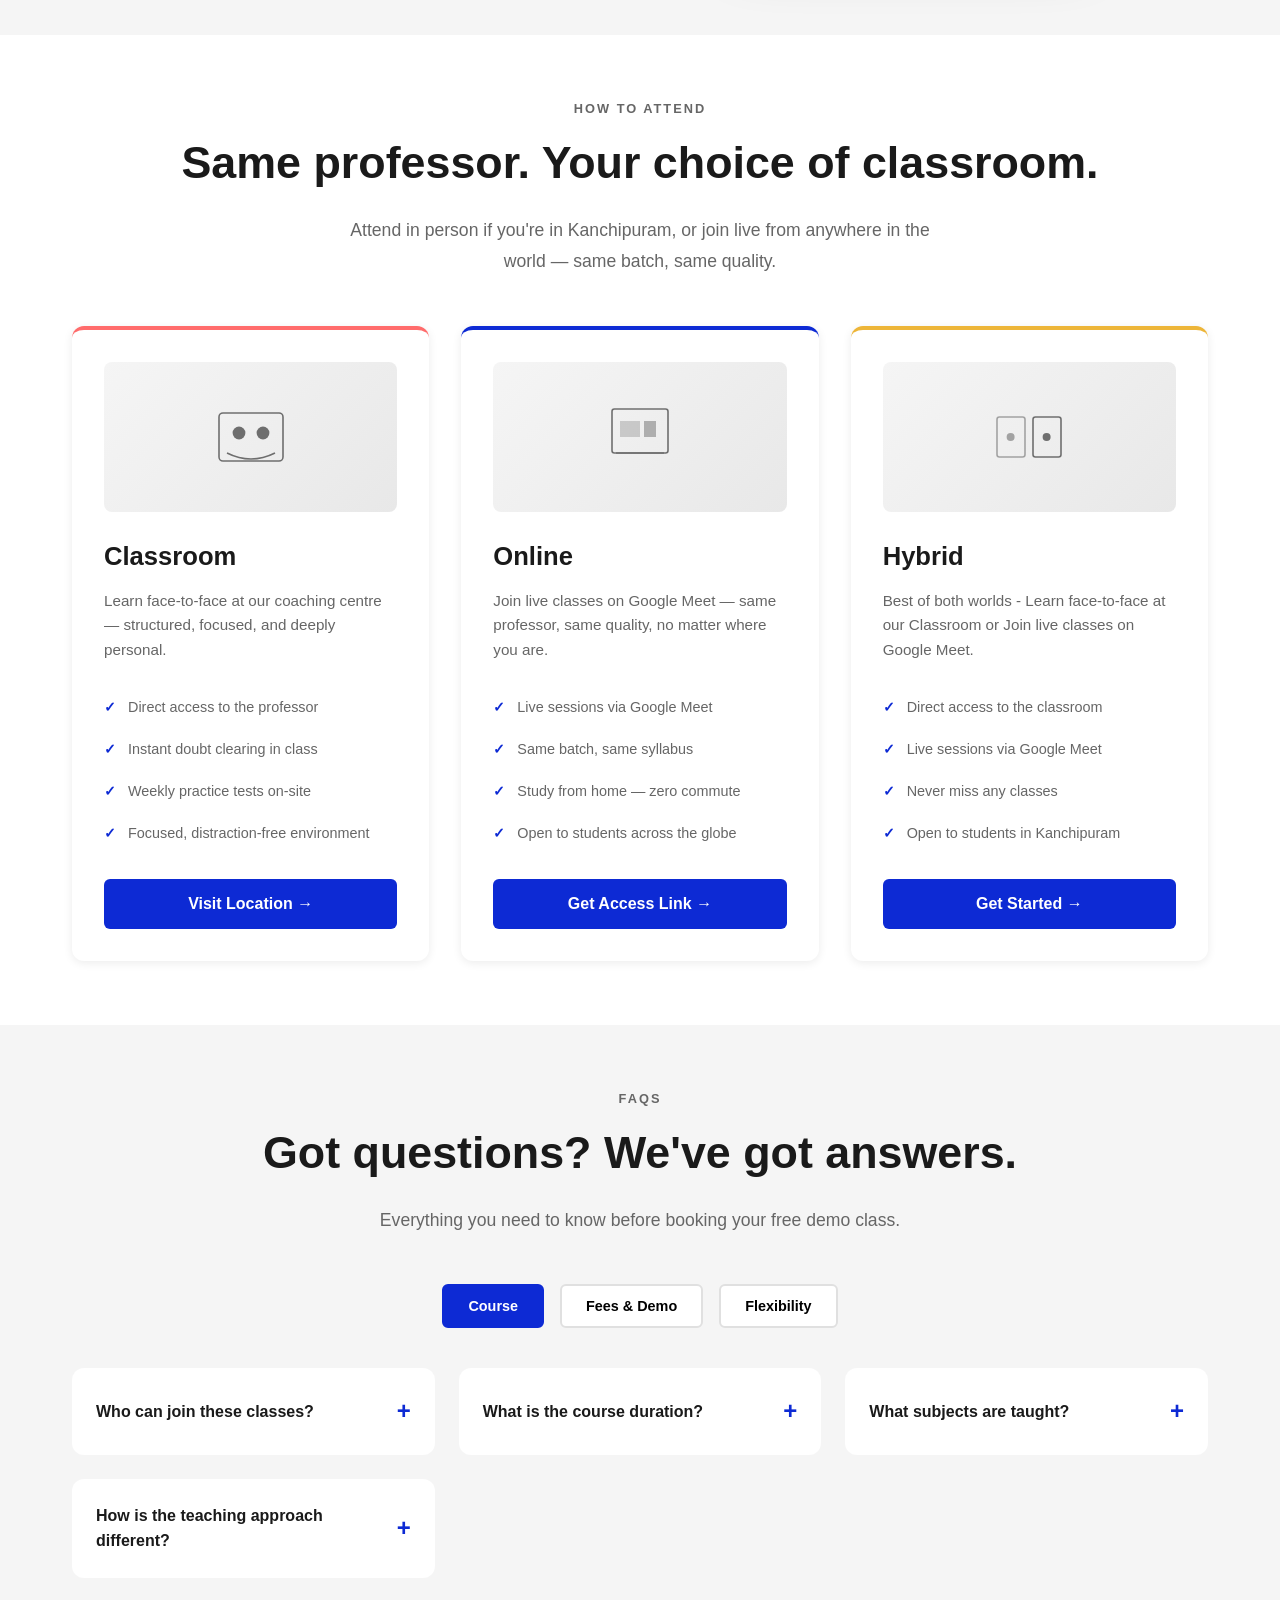
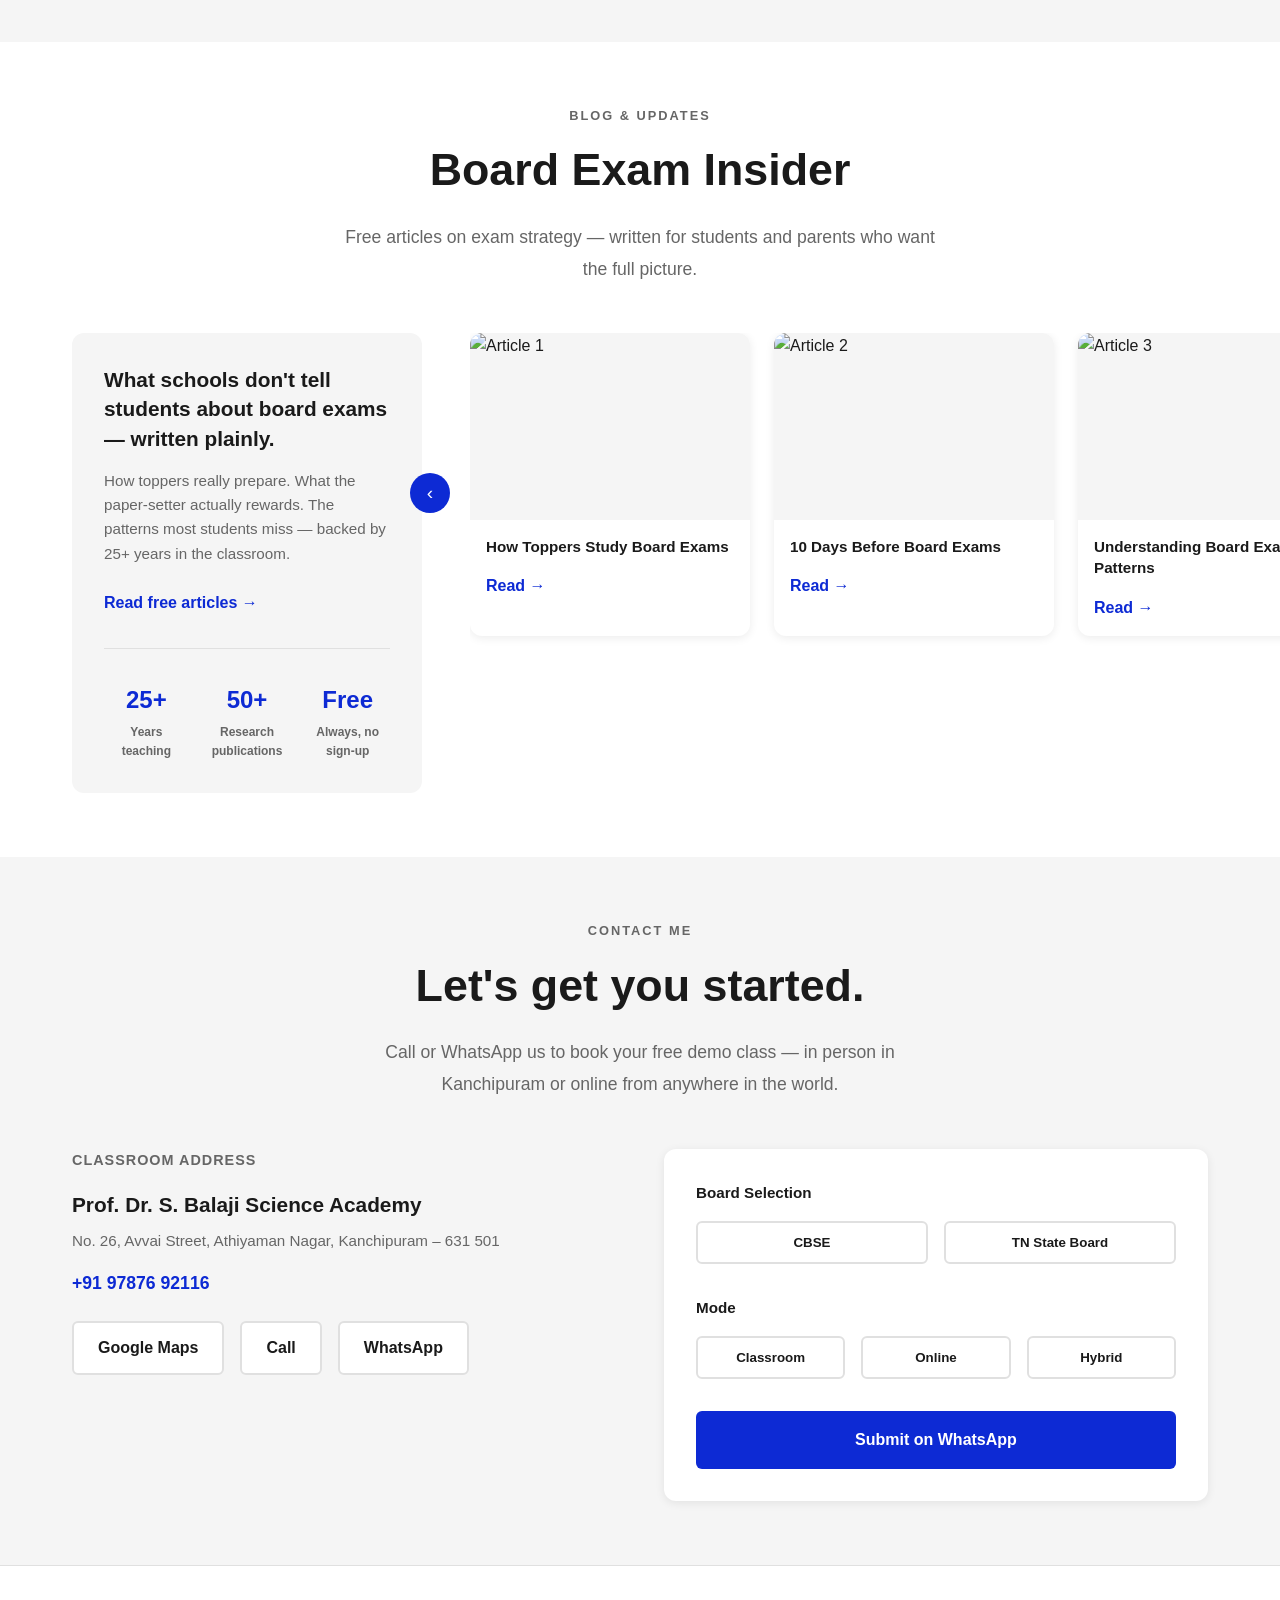
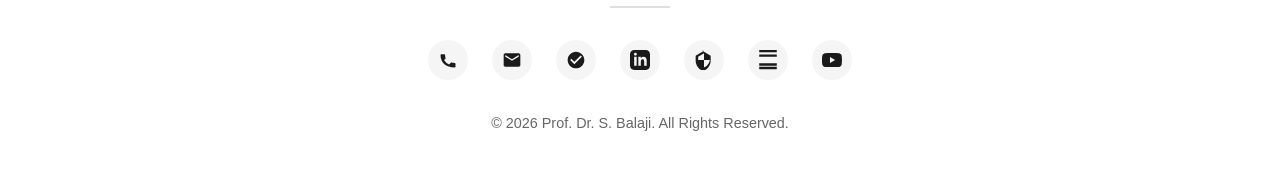
==== commit 3a1e555d: "Add files via upload" ====
--- a/index.html
+++ b/index.html
@@ -3,764 +3,543 @@
 <head>
     <meta charset="UTF-8">
     <meta name="viewport" content="width=device-width, initial-scale=1.0">
-    <title>Prof. Dr. S. Balaji Science Academy | Physics & Chemistry Coaching</title>
-    <link rel="icon" type="image/x-icon" href="favicon.ico">
-    <meta name="description" content="Expert Physics and Chemistry coaching for CBSE & TN State Board. 25+ years of teaching experience from Prof. Dr. S. Balaji, PhD.">
-    <meta property="og:title" content="Prof. Dr. S. Balaji Science Academy">
-    <meta property="og:description" content="Expert Physics and Chemistry coaching with proven results.">
-    <meta property="og:type" content="website">
+    <title>Prof. Dr. S. Balaji Science Academy</title>
     <link rel="stylesheet" href="styles.css">
-    <link rel="preconnect" href="https://fonts.googleapis.com">
-    <link rel="preconnect" href="https://fonts.gstatic.com" crossorigin>
-    <link href="https://fonts.googleapis.com/css2?family=Google+Sans:wght@400;500;600;700;800&display=swap" rel="stylesheet">
 </head>
 <body>
-    <!-- Navigation -->
-    <nav class="navbar">
-        <div class="nav-container">
-            <div class="logo" id="logoHome" style="cursor: pointer;">
-                <div class="logo-text">PROF. DR. S. BALAJI SCIENCE ACADEMY</div>
-            </div>
-            <button class="menu-toggle" id="menuToggle">
+    <!-- HEADER -->
+    <header class="header" id="header">
+        <div class="header-container">
+            <div class="logo" onclick="scrollToSection('home')">PROF. DR. S. BALAJI SCIENCE ACADEMY</div>
+            
+            <nav class="nav-desktop">
+                <a href="#about" class="nav-link">About</a>
+                <a href="#courses" class="nav-link">Courses</a>
+                <a href="#faqs" class="nav-link">FAQs</a>
+                <a href="#blog" class="nav-link">Blog</a>
+                <a href="#contact" class="nav-link">Contact</a>
+                <a href="tel:+919787692116" class="nav-cta">Contact</a>
+            </nav>
+
+            <button class="hamburger" id="hamburger">
                 <span></span>
                 <span></span>
                 <span></span>
             </button>
-            <div class="nav-menu" id="navMenu">
-                <a href="#hero" class="nav-link nav-home">Home</a>
-                <a href="#about" class="nav-link">About</a>
-                <a href="#courses" class="nav-link">Courses</a>
-                <a href="#blog" class="nav-link">Blog</a>
-                <a href="#contact" class="nav-link nav-cta">Contact</a>
-            </div>
-        </div>
-    </nav>
-
-    <!-- Hero Section - New Design -->
-    <section id="hero" class="hero hero-new">
-        <div class="container hero-container-new">
-            <!-- Left Side -->
-            <div class="hero-left-new">
-                <div class="hero-badge">
-                    <span class="badge-icon">✨</span>
-                    Expert Guidance • Proven Results
-                </div>
-
-                <h1 class="hero-title-new">
-                    Better Coaching.<br>Better Marks.<br><span class="gradient-text">Brighter Future.</span>
-                </h1>
-
-                <p class="hero-description-new">
-                    Expert guidance, smart strategies and personalized support that consistently improve student performance.
-                </p>
-
-                <!-- CTA Buttons -->
-                <div class="hero-cta-new">
-                    <a href="https://wa.me/+919787692116" class="btn btn-primary">
-                        Explore Courses →
-                    </a>
-                    <a href="#contact" class="btn btn-outline-light">
-                        📅 Book Free Demo
-                    </a>
-                </div>
-            </div>
-
-            <!-- Right Side - Cards Stack -->
-            <div class="hero-right-new">
-                <!-- Card 1: Prof Card -->
-                <div class="hero-card prof-card-new glass-effect">
-                    <div class="prof-avatar-new">
-                        <img src="prof-photo.jpg" alt="Prof. Dr. S. Balaji" id="profPhoto">
-                        <span id="profInitials" class="prof-initials">SB</span>
-                    </div>
-                    <div class="prof-info-new">
-                        <h3>Prof. Dr. S. Balaji</h3>
-                        <p>M.Sc., Ph.D. | IIT Madras Postdoc</p>
-                        <div class="prof-stats-new">
-                            <span class="stat">📚 25+ Years</span>
-                            <span class="stat">⭐ Expert Physics & Chemistry</span>
-                        </div>
-                    </div>
-                    <div class="online-indicator"></div>
-                </div>
-
-                <!-- Card 2: Performance Graph -->
-                <div class="hero-card performance-card glass-effect">
-                    <h4>Student Performance</h4>
-                    <div class="performance-graphs">
-                        <div class="graph-item">
-                            <div class="graph-label">Physics</div>
-                            <div class="graph-bar-container">
-                                <div class="graph-start">40</div>
-                                <div class="graph-bar">
-                                    <div class="graph-fill physics-fill"></div>
-                                </div>
-                                <div class="graph-end">96</div>
-                            </div>
-                        </div>
-
-                        <div class="graph-item">
-                            <div class="graph-label">Chemistry</div>
-                            <div class="graph-bar-container">
-                                <div class="graph-start">52</div>
-                                <div class="graph-bar">
-                                    <div class="graph-fill chemistry-fill"></div>
-                                </div>
-                                <div class="graph-end">95</div>
-                            </div>
-                        </div>
-
-                        <div class="graph-item">
-                            <div class="graph-label">Overall</div>
-                            <div class="graph-bar-container">
-                                <div class="graph-start">45</div>
-                                <div class="graph-bar">
-                                    <div class="graph-fill overall-fill"></div>
-                                </div>
-                                <div class="graph-end">95</div>
-                            </div>
-                        </div>
-                    </div>
-                </div>
-
-                <!-- Card 3: Mode Toggle -->
-                <div class="hero-card modes-toggle-card glass-effect" onclick="document.getElementById('modes').scrollIntoView({behavior: 'smooth'})">
-                    <div class="modes-toggle-content">
-                        <div class="mode-option online-mode-option">
-                            <div class="mode-icon">💻</div>
-                            <div class="mode-text">Online Learning</div>
-                            <div class="mode-desc">Flexible timing, learn anywhere</div>
-                        </div>
-                        <div class="toggle-divider"></div>
-                        <div class="mode-option classroom-mode-option">
-                            <div class="mode-icon">🏫</div>
-                            <div class="mode-text">Classroom</div>
-                            <div class="mode-desc">Direct guidance in Kanchipuram</div>
-                        </div>
-                    </div>
-                    <div class="modes-cta-hint">Tap to explore →</div>
-                </div>
-            </div>
-        </div>
-    </section>
-
-    <!-- About Section -->
-    <section id="about" class="about">
-        <div class="container">
-            <div class="about-grid">
-                <!-- Left Side - Prof Details -->
-                <div class="about-left">
-                    <div class="about-card glass-effect">
-                        <h3>Prof. Dr. S. Balaji</h3>
-                        <div class="about-credentials">
-                            <p><strong>Ph.D. in Physical Chemistry</strong></p>
-                            <p>IIT Madras Postdoctoral Research Fellow</p>
-                            <p>Brainpool Research Scholar, Germany</p>
-                        </div>
-                        
-                        <div class="expandable-content">
-                            <div class="content-item">
-                                <span class="label">Teaching Experience:</span>
-                                <span class="value">25+ Years</span>
-                            </div>
-                            <div class="content-item">
-                                <span class="label">Research Publications:</span>
-                                <span class="value">50+ International Journals</span>
-                            </div>
-                            <div class="content-item">
-                                <span class="label">Students Mentored:</span>
-                                <span class="value">2500+ Students</span>
-                            </div>
-                        </div>
-
-                        <button class="btn-expand" id="expandBtn" onclick="toggleExpand()">
-                            <span class="expand-text">Read More</span>
-                            <span class="expand-icon">+</span>
-                        </button>
-
-                        <a href="https://www.linkedin.com/in/profdrsbalaji" class="btn btn-secondary" style="margin-top: 1rem; display: inline-block;">
-                            🔗 LinkedIn Profile
-                        </a>
-                    </div>
-                </div>
-
-                <!-- Right Side - Title & Animated Text -->
-                <div class="about-right">
-                    <div class="about-section-header">
-                        <h2 class="section-title">About the Prof</h2>
-                        <p class="about-intro">Expert educator and researcher with a passion for unlocking student potential.</p>
-                    </div>
-
-                    <div class="animated-stats">
-                        <div class="stat-box fade-in-1">
-                            <h4>25+ Years</h4>
-                            <p>of Teaching Experience</p>
-                        </div>
-                        <div class="stat-box fade-in-2">
-                            <h4>50+</h4>
-                            <p>International Journal Publications</p>
-                        </div>
-                        <div class="stat-box fade-in-3">
-                            <h4>Expert</h4>
-                            <p>CBSE & TN State Board Physics & Chemistry</p>
-                        </div>
-                    </div>
-                </div>
-            </div>
-        </div>
-    </section>
-
-    <!-- Courses Section -->
-    <section id="courses" class="courses">
-        <div class="container">
+        </div>
+
+        <!-- Mobile Menu -->
+        <nav class="nav-mobile" id="navMobile">
+            <button class="close-menu" id="closeMenu">✕</button>
+            <a href="#about" class="nav-link-mobile">About</a>
+            <a href="#courses" class="nav-link-mobile">Courses</a>
+            <a href="#faqs" class="nav-link-mobile">FAQs</a>
+            <a href="#blog" class="nav-link-mobile">Blog</a>
+            <a href="#contact" class="nav-link-mobile">Contact</a>
+            <a href="tel:+919787692116" class="nav-link-mobile cta-mobile">Contact</a>
+        </nav>
+    </header>
+
+    <!-- HERO -->
+    <section class="hero" id="home">
+        <div class="hero-grid"></div>
+        <div class="hero-content">
+            <h1 class="hero-title">
+                Score High in Board Exams.<br><span class="italic">No NEET/JEE distractions.</span>
+            </h1>
+            <p class="hero-description">
+                Syllabus is same! But, Board Exams and Entrance Exams needs different strategies to succeed. Most students realise this too late.
+            </p>
+            <p class="hero-description">
+                Most coaching is built for entrance exams. We're built for board exams — the one result that shapes your percentage, your college, and your future.
+            </p>
+            <div class="hero-buttons">
+                <a href="tel:+919787692116" class="btn btn-primary">Book free demo <span>→</span></a>
+                <a href="#courses" class="btn btn-secondary">See Courses <span>▶</span></a>
+            </div>
+            <div class="hero-badges">
+                <div class="badge">Board-focus only!</div>
+                <div class="badge">Free demo class</div>
+                <div class="badge">CBSE · TN State Board</div>
+                <div class="badge">Online & Classroom</div>
+            </div>
+
+            <!-- Papers Grid -->
+            <div class="papers-grid">
+                <div class="paper">95%<span>Physics</span></div>
+                <div class="paper">96%<span>Chemistry</span></div>
+                <div class="paper">94%<span>Science</span></div>
+            </div>
+
+            <!-- Name Card -->
+            <div class="name-card fade-in-up">
+                <h3>Prof. Dr. S. Balaji<span class="degree">M.Sc., Ph.D.</span></h3>
+                <p class="meta">IIT Madras Postdoc · 25+ yrs teaching</p>
+                <div class="subjects-pills">
+                    <span class="pill">Physics</span>
+                    <span class="pill">Chemistry</span>
+                    <span class="pill">50+ publications</span>
+                </div>
+            </div>
+        </div>
+    </section>
+
+    <!-- ABOUT THE PROF -->
+    <section class="about" id="about">
+        <div class="section-container">
             <div class="section-header">
-                <span class="section-label">PROGRAMS</span>
-                <h2 class="section-title">Choose Your Path</h2>
-                <p class="section-subtitle">Expert coaching tailored to your board and learning style.</p>
+                <p class="section-label">ABOUT ME</p>
+                <h2 class="section-title">The mind behind the method.</h2>
+                <p class="section-subtitle">25+ years of teaching, an IIT Madras postdoc, and 50+ international publications — all in service of one goal: your board exam success.</p>
+            </div>
+            <div class="about-content">
+                <p>With a strong foundation in chemistry and a focus on electrochemistry and nanomaterials, I have cultivated a diverse academic and research career.</p>
+                <p>I hold a PhD in Physical Chemistry from the University of Madras (1999), following my Postdoctoral Fellowships at the prestigious Indian Institute of Technology (IIT) Madras (1998) and Sunchon National University in South Korea (2005–2007), where I worked in the Department of Chemical Engineering.</p>
+                
+                <div id="readMoreContent" class="read-more-content">
+                    <p>My research further expanded during a visiting scientist tenure at Jawaharlal Nehru Centre for Advanced Scientific Research (JNCASR), Bengaluru, focusing on nanomaterials and nanoelectrocatalysis in 2010.</p>
+                    <p>I was also honoured to be selected as a Brainpool Research Fellow at Sunchon National University from 2014 to 2015 — one of only 32 researchers worldwide chosen by the Government of South Korea for groundbreaking research in electrochemistry.</p>
+                    <p>My academic journey began with a Bachelor of Science in Chemistry from the University of Madras (1986–1989), where I graduated first in my class, and continued with a Master of Science in Applied Chemistry from Anna University (1989–1991), earning first-class distinction.</p>
+                </div>
+
+                <button class="read-more-btn" id="readMoreBtn">Read More</button>
+
+                <div class="about-cta">
+                    <a href="https://www.linkedin.com/in/profdrsbalaji" class="linkedin-btn">LinkedIn Profile</a>
+                </div>
+            </div>
+        </div>
+    </section>
+
+    <!-- COURSES -->
+    <section class="courses" id="courses">
+        <div class="section-container">
+            <div class="section-header">
+                <p class="section-label">COURSES OFFERED</p>
+                <h2 class="section-title">Find your course.</h2>
+                <p class="section-subtitle">Board-focused, concept-first coaching for Class 12 and beyond — pick the course that fits your curriculum.</p>
             </div>
 
             <div class="courses-grid">
-                <!-- Class 12 CBSE Card -->
-                <div class="course-card cbse-card" onclick="openCourseDetail('cbse12')">
-                    <div class="course-badge">Class 12</div>
-                    <h3>CBSE Physics & Chemistry</h3>
-                    <p>Complete coverage of Class 12 CBSE Physics and Chemistry with focus on board exams.</p>
-                    <ul class="course-features">
-                        <li>✓ Both Online & Classroom</li>
-                        <li>✓ Concept-based Teaching</li>
-                        <li>✓ Board Exam Focused</li>
-                        <li>✓ Free Demo Class</li>
+                <!-- CBSE Card -->
+                <div class="course-card fade-in-up">
+                    <div class="pill-group">
+                        <span class="pill-badge">LIMITED SEATS</span>
+                        <span class="pill-badge">ONLINE & IN-PERSON</span>
+                    </div>
+                    <h3 class="course-board">CBSE</h3>
+                    <p class="course-class">Class 12</p>
+                    <p class="course-subjects">PHYSICS & CHEMISTRY</p>
+                    <p class="course-description">Complete NCERT syllabus, <strong>concept-first teaching</strong>, and <strong>regular practice tests</strong>. Walk into your board exam confident and prepared.</p>
+                    <div class="batch-timings">
+                        <div class="batch">
+                            <span class="calendar">📅</span>
+                            <div>
+                                <p><strong>Weekday Batch — Mon To Sat</strong></p>
+                                <p>5:30 AM – 6:30 AM</p>
+                            </div>
+                        </div>
+                        <div class="batch">
+                            <span class="calendar">📅</span>
+                            <div>
+                                <p><strong>Weekend Batch — Sat & Sun</strong></p>
+                                <p>Sat 6:00 PM – 8:30 PM | Sun 6:00 AM – 8:30 AM</p>
+                            </div>
+                        </div>
+                    </div>
+                    <a href="https://wa.me/919787692116" class="course-cta">Attend Free Demo →</a>
+                </div>
+
+                <!-- TN State Board Card -->
+                <div class="course-card fade-in-up">
+                    <div class="pill-group">
+                        <span class="pill-badge">LIMITED SEATS</span>
+                        <span class="pill-badge">ONLINE & IN-PERSON</span>
+                    </div>
+                    <h3 class="course-board tnboard">TN State Board</h3>
+                    <p class="course-class">Class 12</p>
+                    <p class="course-subjects">PHYSICS & CHEMISTRY</p>
+                    <p class="course-description">Complete TN State Board syllabus, <strong>concept-first teaching</strong>, and <strong>regular practice tests</strong>. Walk into your board exam confident and prepared.</p>
+                    <div class="batch-timings">
+                        <div class="batch">
+                            <span class="calendar">📅</span>
+                            <div>
+                                <p><strong>Weekday Batch — Mon To Sat</strong></p>
+                                <p>6:30 AM – 7:30 AM</p>
+                            </div>
+                        </div>
+                    </div>
+                    <a href="https://wa.me/919787692116" class="course-cta">Attend Free Demo →</a>
+                </div>
+            </div>
+
+            <!-- CBSE Digest Card -->
+            <div class="cbse-digest-card fade-in-up">
+                <div class="digest-left">
+                    <h3>CBSE Digest</h3>
+                    <div class="digest-flow">
+                        <span class="flow-item">watch the lecture</span>
+                        <span class="flow-arrow">→</span>
+                        <span class="flow-item">understand the concepts</span>
+                        <span class="flow-arrow">→</span>
+                        <span class="flow-item">read the notes</span>
+                        <span class="flow-arrow">→</span>
+                        <span class="flow-item">practice</span>
+                        <span class="flow-arrow">→</span>
+                        <span class="flow-item">score 100 marks</span>
+                    </div>
+                    <p class="digest-description">Free Class 10 Science lectures with notes — everything you need to ace your board exams.</p>
+                    <a href="https://www.youtube.com/@CBSEdigest" class="digest-cta">Subscribe on YouTube →</a>
+                </div>
+                <div class="digest-right">
+                    <div class="youtube-mockup">
+                        <div class="video-player">
+                            <img src="assets/images/chapter1-thumbnail.jpg" alt="Chapter 1">
+                            <div class="play-icon">▶</div>
+                        </div>
+                        <div class="video-suggestions">
+                            <p class="video-title">Chapter 1: Intro to Science</p>
+                            <div class="suggestion-item">Chapter 2: Forces</div>
+                            <div class="suggestion-item">Chapter 3: Energy</div>
+                            <div class="suggestion-item">Chapter 4: Waves</div>
+                        </div>
+                    </div>
+                </div>
+            </div>
+        </div>
+    </section>
+
+    <!-- MODES -->
+    <section class="modes" id="modes">
+        <div class="section-container">
+            <div class="section-header">
+                <p class="section-label">HOW TO ATTEND</p>
+                <h2 class="section-title">Same professor. Your choice of classroom.</h2>
+                <p class="section-subtitle">Attend in person if you're in Kanchipuram, or join live from anywhere in the world — same batch, same quality.</p>
+            </div>
+
+            <div class="modes-container">
+                <div class="mode-card classroom">
+                    <div class="mode-image">
+                        <svg viewBox="0 0 100 100" xmlns="http://www.w3.org/2000/svg">
+                            <rect x="10" y="20" width="80" height="60" fill="none" stroke="currentColor" stroke-width="2" rx="5"/>
+                            <circle cx="35" cy="45" r="8" fill="currentColor"/>
+                            <circle cx="65" cy="45" r="8" fill="currentColor"/>
+                            <path d="M 20 70 Q 50 85 80 70" fill="none" stroke="currentColor" stroke-width="2"/>
+                        </svg>
+                    </div>
+                    <h3 class="mode-title">Classroom</h3>
+                    <p class="mode-description">Learn face-to-face at our coaching centre — structured, focused, and deeply personal.</p>
+                    <ul class="mode-features">
+                        <li>Direct access to the professor</li>
+                        <li>Instant doubt clearing in class</li>
+                        <li>Weekly practice tests on-site</li>
+                        <li>Focused, distraction-free environment</li>
                     </ul>
-                    <div class="course-cta">View Course →</div>
-                </div>
-
-                <!-- Class 12 State Board Card -->
-                <div class="course-card stateboard-card" onclick="openCourseDetail('state12')">
-                    <div class="course-badge">Class 12</div>
-                    <h3>TN State Board Physics & Chemistry</h3>
-                    <p>Specialized coaching for Tamil Nadu State Board Class 12 syllabus.</p>
-                    <ul class="course-features">
-                        <li>✓ TN Board Syllabus</li>
-                        <li>✓ Flexible Timing</li>
-                        <li>✓ Small Batch Sizes</li>
-                        <li>✓ Free Demo Class</li>
+                    <a href="https://maps.app.goo.gl/HRtqZ7h7q2wzd7sp9" class="mode-cta">Visit Location →</a>
+                </div>
+
+                <div class="mode-card online">
+                    <div class="mode-image">
+                        <svg viewBox="0 0 100 100" xmlns="http://www.w3.org/2000/svg">
+                            <rect x="15" y="15" width="70" height="55" fill="none" stroke="currentColor" stroke-width="2" rx="3"/>
+                            <rect x="25" y="30" width="25" height="20" fill="currentColor" opacity="0.3"/>
+                            <rect x="55" y="30" width="15" height="20" fill="currentColor" opacity="0.5"/>
+                            <line x1="20" y1="70" x2="80" y2="70" stroke="currentColor" stroke-width="2"/>
+                        </svg>
+                    </div>
+                    <h3 class="mode-title">Online</h3>
+                    <p class="mode-description">Join live classes on Google Meet — same professor, same quality, no matter where you are.</p>
+                    <ul class="mode-features">
+                        <li>Live sessions via Google Meet</li>
+                        <li>Same batch, same syllabus</li>
+                        <li>Study from home — zero commute</li>
+                        <li>Open to students across the globe</li>
                     </ul>
-                    <div class="course-cta">View Course →</div>
-                </div>
-            </div>
-
-            <!-- CBSE Digest YouTube Card -->
-            <div class="youtube-card-section">
-                <div class="course-card youtube-card" onclick="openCourseDetail('cbsedigest')">
-                    <div class="course-badge">Free • YouTube</div>
-                    <h3>CBSE Digest - Free Study Channel</h3>
-                    <p>Subject-specific study material, exam strategies, and solutions for Class 10 & 11 CBSE students. 100% Free on YouTube.</p>
-                    <ul class="course-features">
-                        <li>✓ Class 10 & 11 Content</li>
-                        <li>✓ Regular Video Updates</li>
-                        <li>✓ Completely Free Access</li>
-                        <li>✓ Subscribe & Learn</li>
+                    <a href="https://wa.me/919787692116" class="mode-cta">Get Access Link →</a>
+                </div>
+
+                <div class="mode-card hybrid">
+                    <div class="mode-image">
+                        <svg viewBox="0 0 100 100" xmlns="http://www.w3.org/2000/svg">
+                            <g opacity="0.6">
+                                <rect x="10" y="25" width="35" height="50" fill="none" stroke="currentColor" stroke-width="2" rx="3"/>
+                                <circle cx="27" cy="50" r="5" fill="currentColor"/>
+                            </g>
+                            <g>
+                                <rect x="55" y="25" width="35" height="50" fill="none" stroke="currentColor" stroke-width="2" rx="3"/>
+                                <circle cx="72" cy="50" r="5" fill="currentColor"/>
+                            </g>
+                        </svg>
+                    </div>
+                    <h3 class="mode-title">Hybrid</h3>
+                    <p class="mode-description">Best of both worlds - Learn face-to-face at our Classroom or Join live classes on Google Meet.</p>
+                    <ul class="mode-features">
+                        <li>Direct access to the classroom</li>
+                        <li>Live sessions via Google Meet</li>
+                        <li>Never miss any classes</li>
+                        <li>Open to students in Kanchipuram</li>
                     </ul>
-                    <div class="course-cta">Watch on YouTube →</div>
-                </div>
-            </div>
-        </div>
-    </section>
-
-    <!-- Modes Section - Visual Slider -->
-    <section id="modes" class="modes">
-        <div class="container">
+                    <a href="https://wa.me/919787692116" class="mode-cta">Get Started →</a>
+                </div>
+            </div>
+        </div>
+    </section>
+
+    <!-- FAQs -->
+    <section class="faqs" id="faqs">
+        <div class="section-container">
             <div class="section-header">
-                <span class="section-label">HOW IT WORKS</span>
-                <h2 class="section-title">Learn Your Way</h2>
-                <p class="section-subtitle">Choose between immersive classroom or flexible online sessions. Swipe to explore.</p>
-            </div>
-
-            <div class="modes-slider-container">
-                <div class="modes-slider" id="modesSlider">
-                    <!-- Online Card -->
-                    <div class="mode-card online-card">
-                        <div class="mode-card-content">
-                            <div class="mode-card-icon">💻</div>
-                            <h3>Learn Online Anytime, Anywhere</h3>
-                            <p>Join live interactive sessions or access recorded classes at your convenience.</p>
-                            <ul class="mode-features-list">
-                                <li>📱 Access from any device</li>
-                                <li>⏱️ Flexible timing for your schedule</li>
-                                <li>📝 Interactive digital whiteboard</li>
-                                <li>💬 Real-time doubt clearing</li>
-                                <li>📊 Progress tracking dashboard</li>
-                                <li>🎬 Recorded sessions for revision</li>
-                            </ul>
-                            <a href="https://wa.me/+919787692116" class="btn btn-primary">Start Online Learning</a>
-                        </div>
-                    </div>
-
-                    <!-- Classroom Card -->
-                    <div class="mode-card classroom-card">
-                        <div class="mode-card-content">
-                            <div class="mode-card-icon">🏫</div>
-                            <h3>In-Person Classroom Coaching</h3>
-                            <p>Immersive learning environment in Kanchipuram with direct mentorship.</p>
-                            <ul class="mode-features-list">
-                                <li>👥 Small, focused batches</li>
-                                <li>🎯 Personalized attention</li>
-                                <li>📚 Complete study material provided</li>
-                                <li>✏️ Regular tests & assessment</li>
-                                <li>🤝 Direct interaction with Prof</li>
-                                <li>📍 Convenient Kanchipuram location</li>
-                            </ul>
-                            <a href="https://wa.me/+919787692116" class="btn btn-primary">Visit Classroom</a>
-                        </div>
-                    </div>
-                </div>
-
-                <!-- Slider Navigation -->
-                <div class="slider-dots">
-                    <button class="dot active" onclick="scrollToSlide(0)"></button>
-                    <button class="dot" onclick="scrollToSlide(1)"></button>
-                </div>
-
-                <!-- Drag Indicator -->
-                <div class="drag-indicator">← Swipe to explore →</div>
-            </div>
-        </div>
-    </section>
-
-    <!-- FAQ Section -->
-    <section id="faqs" class="faqs">
-        <div class="container">
-            <div class="faqs-grid">
-                <!-- Left Side - CTA -->
-                <div class="faq-left">
-                    <h2 class="faq-title">Got A Question?</h2>
-                    <p class="faq-subtitle">If there are questions you want to ask, we will answer all your questions.</p>
-                    
-                    <div class="faq-cta-form">
-                        <input type="email" placeholder="Enter Your Email" class="faq-input" id="faqEmail">
-                        <button class="btn btn-primary" onclick="submitFAQQuery()">Submit</button>
-                    </div>
-                    
-                    <p class="faq-note">Maybe your question is have been answered, check this out.</p>
-                </div>
-
-                <!-- Right Side - Questions -->
-                <div class="faq-right">
-                    <div class="faq-list">
-                        <!-- Visible Questions -->
-                        <div class="faq-item">
-                            <button class="faq-question" onclick="toggleFAQ(this)">
-                                <span>What is the teaching methodology?</span>
-                                <span class="faq-toggle">→</span>
-                            </button>
-                            <div class="faq-answer">
-                                <p>We use concept-based teaching with real-world applications. Our approach focuses on understanding fundamentals deeply rather than rote learning, making it easier to solve any problem.</p>
-                            </div>
-                        </div>
-
-                        <div class="faq-item">
-                            <button class="faq-question" onclick="toggleFAQ(this)">
-                                <span>How to book a free demo class?</span>
-                                <span class="faq-toggle">→</span>
-                            </button>
-                            <div class="faq-answer">
-                                <p>Simply call or WhatsApp us at +91 97876 92116 or fill the contact form. We'll schedule a free demo class at your preferred time to help you understand our teaching style.</p>
-                            </div>
-                        </div>
-
-                        <div class="faq-item">
-                            <button class="faq-question" onclick="toggleFAQ(this)">
-                                <span>What kind of service will I get?</span>
-                                <span class="faq-toggle">→</span>
-                            </button>
-                            <div class="faq-answer">
-                                <p>You get comprehensive coaching including concept clarity, problem-solving strategies, regular tests, personalized feedback, and doubt-clearing sessions—both online and in-person options available.</p>
-                            </div>
-                        </div>
-
-                        <div class="faq-item">
-                            <button class="faq-question" onclick="toggleFAQ(this)">
-                                <span>Do you offer online classes?</span>
-                                <span class="faq-toggle">→</span>
-                            </button>
-                            <div class="faq-answer">
-                                <p>Yes! We offer both online and classroom coaching. Online classes are live, interactive sessions with full access to study materials, recorded sessions, and personalized doubt clearing.</p>
-                            </div>
-                        </div>
-
-                        <div class="faq-item">
-                            <button class="faq-question" onclick="toggleFAQ(this)">
-                                <span>What are the class batch sizes?</span>
-                                <span class="faq-toggle">→</span>
-                            </button>
-                            <div class="faq-answer">
-                                <p>Our batches are intentionally kept small (5-8 students) to ensure personalized attention to each student. This allows us to adapt teaching to individual learning styles and address specific needs.</p>
-                            </div>
-                        </div>
-                    </div>
-
-                    <!-- Expandable Questions -->
-                    <div class="faq-expand-section" id="faqExpand" style="display: none;">
-                        <div class="faq-item">
-                            <button class="faq-question" onclick="toggleFAQ(this)">
-                                <span>Is there any refund policy?</span>
-                                <span class="faq-toggle">→</span>
-                            </button>
-                            <div class="faq-answer">
-                                <p>We offer a satisfaction guarantee. If you're not satisfied with the course, we offer refunds within 7 days of enrollment.</p>
-                            </div>
-                        </div>
-
-                        <div class="faq-item">
-                            <button class="faq-question" onclick="toggleFAQ(this)">
-                                <span>Can I choose my schedule?</span>
-                                <span class="faq-toggle">→</span>
-                            </button>
-                            <div class="faq-answer">
-                                <p>Yes! We offer flexible scheduling for both online and classroom batches. You can choose timing that works best for you, and we accommodate most preferences.</p>
-                            </div>
-                        </div>
-
-                        <div class="faq-item">
-                            <button class="faq-question" onclick="toggleFAQ(this)">
-                                <span>Do you provide study materials?</span>
-                                <span class="faq-toggle">→</span>
-                            </button>
-                            <div class="faq-answer">
-                                <p>Absolutely! We provide comprehensive study materials, including handwritten notes, solved examples, practice problems, and previous year question papers.</p>
-                            </div>
-                        </div>
-
-                        <div class="faq-item">
-                            <button class="faq-question" onclick="toggleFAQ(this)">
-                                <span>How long is each session?</span>
-                                <span class="faq-toggle">→</span>
-                            </button>
-                            <div class="faq-answer">
-                                <p>Regular sessions are 90 minutes long, allowing sufficient time for concept explanation, worked examples, and student questions. We also offer shorter revision sessions as needed.</p>
-                            </div>
-                        </div>
-                    </div>
-
-                    <!-- Expand/Collapse Button -->
-                    <button class="faq-expand-btn" id="faqExpandBtn" onclick="toggleFAQExpand()">
-                        <span class="expand-text">More Questions</span>
-                        <span class="expand-arrow">↓</span>
-                    </button>
-                </div>
-            </div>
-        </div>
-    </section>
-
-    <!-- Blog Section -->
-    <section id="blog" class="blog">
-        <div class="container">
+                <p class="section-label">FAQS</p>
+                <h2 class="section-title">Got questions? We've got answers.</h2>
+                <p class="section-subtitle">Everything you need to know before booking your free demo class.</p>
+            </div>
+
+            <div class="faq-filters">
+                <button class="faq-filter-btn active" data-filter="course">Course</button>
+                <button class="faq-filter-btn" data-filter="fees">Fees & Demo</button>
+                <button class="faq-filter-btn" data-filter="flexibility">Flexibility</button>
+            </div>
+
+            <div class="faq-grid">
+                <!-- COURSE Category -->
+                <div class="faq-item course" data-category="course">
+                    <div class="faq-question">
+                        <span>Who can join these classes?</span>
+                        <span class="faq-toggle">+</span>
+                    </div>
+                    <div class="faq-answer">Students in Class 12 under CBSE or TN State Board can join. Classes are open to both beginners starting from scratch and students looking to revise and strengthen their concepts before exams.</div>
+                </div>
+
+                <div class="faq-item course" data-category="course">
+                    <div class="faq-question">
+                        <span>What is the course duration?</span>
+                        <span class="faq-toggle">+</span>
+                    </div>
+                    <div class="faq-answer">The course runs all the way through to your board exams, regardless of when you join. Once the full syllabus is covered, we move into structured revision and a practice test series — with personalised feedback to help each student identify gaps and reach their target score. That said, we recommend joining as early as possible to get the most out of the program.</div>
+                </div>
+
+                <div class="faq-item course" data-category="course">
+                    <div class="faq-question">
+                        <span>What subjects are taught?</span>
+                        <span class="faq-toggle">+</span>
+                    </div>
+                    <div class="faq-answer">Physics and Chemistry for Class 12 (both CBSE and TN State Board). For Class 10 CBSE Science, video lessons are available for free on our YouTube channel — covering concepts, formulas, diagrams, and NCERT questions with notes focusing on board exams.</div>
+                </div>
+
+                <div class="faq-item course" data-category="course">
+                    <div class="faq-question">
+                        <span>How is the teaching approach different?</span>
+                        <span class="faq-toggle">+</span>
+                    </div>
+                    <div class="faq-answer">Prof. Dr. S. Balaji uses a concept-first teaching method — building strong fundamentals before moving to problem solving. Regular practice tests are conducted to track each student's progress, and the small batch size ensures personalized attention.</div>
+                </div>
+
+                <!-- FEES & DEMO Category -->
+                <div class="faq-item fees hidden" data-category="fees">
+                    <div class="faq-question">
+                        <span>Is there a free demo class?</span>
+                        <span class="faq-toggle">+</span>
+                    </div>
+                    <div class="faq-answer">Yes! We offer a free demo class with absolutely no commitment required. Just Call or WhatsApp us before coming to the class in-person or to get the Google Meet invite to attend online.</div>
+                </div>
+
+                <div class="faq-item fees hidden" data-category="fees">
+                    <div class="faq-question">
+                        <span>How much is the fees?</span>
+                        <span class="faq-toggle">+</span>
+                    </div>
+                    <div class="faq-answer">We'd love to share the fee details with you personally! Drop us a WhatsApp message or give us a call — we'll answer all your questions and help you find the right batch too.</div>
+                </div>
+
+                <div class="faq-item fees hidden" data-category="fees">
+                    <div class="faq-question">
+                        <span>What is CBSE Digest? Is it completely free?</span>
+                        <span class="faq-toggle">+</span>
+                    </div>
+                    <div class="faq-answer">CBSE Digest is a complete Class 10 Science lecture series on YouTube — and yes, it is 100% free. Every chapter is covered from the basics all the way through to what you need for your board exams. The series includes concept explanations, theory, exam-focused lessons, and notes — everything a Class 10 student needs in one place.</div>
+                </div>
+
+                <!-- FLEXIBILITY Category -->
+                <div class="faq-item flexibility hidden" data-category="flexibility">
+                    <div class="faq-question">
+                        <span>Can I attend classes online? Can I switch between online and in-person?</span>
+                        <span class="faq-toggle">+</span>
+                    </div>
+                    <div class="faq-answer">Yes, classes are conducted live via Google Meet — you can attend from anywhere in the world. We use professional-grade audio and video to make online classes feel just like being in the classroom. Call us to receive your access link and batch details before the session begins. Switching is completely flexible. If you've enrolled for in-person classes but can't make it on a particular day, you can simply join online — so you never miss a session.</div>
+                </div>
+
+                <div class="faq-item flexibility hidden" data-category="flexibility">
+                    <div class="faq-question">
+                        <span>What are the batches available?</span>
+                        <span class="faq-toggle">+</span>
+                    </div>
+                    <div class="faq-answer">We offer two batches for CBSE students — a weekday batch and a weekend batch — so you can choose what fits your schedule. For TN State Board students, we currently run a weekday batch. For exact timings, refer to the Courses section above.</div>
+                </div>
+
+                <div class="faq-item flexibility hidden" data-category="flexibility">
+                    <div class="faq-question">
+                        <span>Where are the classroom sessions held?</span>
+                        <span class="faq-toggle">+</span>
+                    </div>
+                    <div class="faq-answer">Classroom sessions are held in Kanchipuram. If you are nearby, you are welcome to attend in person. The exact address is available on Google Maps — find the link in the Contact section of this website.</div>
+                </div>
+            </div>
+        </div>
+    </section>
+
+    <!-- BLOG -->
+    <section class="blog" id="blog">
+        <div class="section-container">
+            <div class="section-header">
+                <p class="section-label">BLOG & UPDATES</p>
+                <h2 class="section-title">Board Exam Insider</h2>
+                <p class="section-subtitle">Free articles on exam strategy — written for students and parents who want the full picture.</p>
+            </div>
+
             <div class="blog-content">
-                <div class="blog-text">
-                    <h3>Join Our Learning Community</h3>
-                    <p>Get exclusive insights, exam strategies, and science tips delivered to your inbox weekly.</p>
-                    <a href="https://profbalaji.substack.com" class="btn btn-substack">
-                        📬 Subscribe to Board Exam Insider
-                    </a>
-                </div>
-            </div>
-        </div>
-    </section>
-
-    <!-- Contact Section -->
-    <section id="contact" class="contact">
-        <div class="container">
+                <div class="blog-card">
+                    <h3>What schools don't tell students about board exams — written plainly.</h3>
+                    <p>How toppers really prepare. What the paper-setter actually rewards. The patterns most students miss — backed by 25+ years in the classroom.</p>
+                    <a href="https://profbalaji.substack.com/" class="blog-cta">Read free articles →</a>
+                    <div class="blog-stats">
+                        <div class="stat">
+                            <span class="stat-number">25+</span>
+                            <span class="stat-label">Years teaching</span>
+                        </div>
+                        <div class="stat">
+                            <span class="stat-number">50+</span>
+                            <span class="stat-label">Research publications</span>
+                        </div>
+                        <div class="stat">
+                            <span class="stat-number">Free</span>
+                            <span class="stat-label">Always, no sign-up</span>
+                        </div>
+                    </div>
+                </div>
+
+                <div class="blog-carousel">
+                    <div class="carousel-container">
+                        <div class="carousel-item">
+                            <div class="article-thumbnail">
+                                <img src="assets/images/article1.jpg" alt="Article 1">
+                            </div>
+                            <p class="article-title">How Toppers Study Board Exams</p>
+                            <a href="https://profbalaji.substack.com/" class="article-link">Read →</a>
+                        </div>
+                        <div class="carousel-item">
+                            <div class="article-thumbnail">
+                                <img src="assets/images/article2.jpg" alt="Article 2">
+                            </div>
+                            <p class="article-title">10 Days Before Board Exams</p>
+                            <a href="https://profbalaji.substack.com/" class="article-link">Read →</a>
+                        </div>
+                        <div class="carousel-item">
+                            <div class="article-thumbnail">
+                                <img src="assets/images/article3.jpg" alt="Article 3">
+                            </div>
+                            <p class="article-title">Understanding Board Exam Patterns</p>
+                            <a href="https://profbalaji.substack.com/" class="article-link">Read →</a>
+                        </div>
+                    </div>
+                    <button class="carousel-nav prev">‹</button>
+                    <button class="carousel-nav next">›</button>
+                </div>
+            </div>
+        </div>
+    </section>
+
+    <!-- CONTACT -->
+    <section class="contact" id="contact">
+        <div class="section-container">
             <div class="section-header">
-                <span class="section-label">CONNECT</span>
-                <h2 class="section-title">Let's Get You Started</h2>
+                <p class="section-label">CONTACT ME</p>
+                <h2 class="section-title">Let's get you started.</h2>
                 <p class="section-subtitle">Call or WhatsApp us to book your free demo class — in person in Kanchipuram or online from anywhere in the world.</p>
             </div>
 
-            <div class="contact-info">
-                <div class="address-block glass-effect">
-                    <h3>📍 Classroom Address</h3>
-                    <p>If you're in Kanchipuram, you're welcome to join us in person at:</p>
-                    <p><strong>Prof. Dr. S. Balaji Science Academy</strong><br>
-                    No. 26, Avvai Street, Athiyaman Nagar,<br>
-                    Kanchipuram – 631 501</p>
-                </div>
-
-                <div class="contact-cta">
-                    <a href="tel:+919787692116" class="btn btn-primary btn-large">+91 97876 92116</a>
-                </div>
-
-                <div class="contact-links">
-                    <a href="https://maps.app.goo.gl/HRtqZ7h7q2wzd7sp9" class="contact-link">📍 Google Maps</a>
-                    <a href="tel:+919787692116" class="contact-link">☎️ Phone</a>
-                    <a href="https://wa.me/+919787692116" class="contact-link">💬 WhatsApp</a>
-                </div>
-            </div>
-
-            <div class="social-links">
-                <a href="https://wa.me/+919787692116" title="WhatsApp" class="social-icon whatsapp-icon">
-                    <svg viewBox="0 0 24 24" fill="currentColor"><path d="M17.472 14.382c-.297-.149-1.758-.867-2.03-.967-.272-.099-.471-.148-.67.15-.197.297-.773.972-.949 1.172-.176.199-.352.223-.65.075-.297-.15-1.255-.463-2.39-1.475-.883-.788-1.48-1.761-1.653-2.059-.173-.297-.018-.458.13-.606.134-.133.298-.347.446-.52.149-.174.198-.298.298-.497.099-.198.05-.371-.025-.52-.075-.149-.669-1.612-.916-2.207-.242-.579-.487-.5-.67-.51-.173-.008-.371-.01-.57-.01-.198 0-.52.074-.792.372-.272.297-1.04 1.016-1.04 2.479 0 1.462 1.065 2.875 1.213 3.074.149.198 2.096 3.2 5.076 4.487.709.306 1.262.489 1.694.625.712.227 1.36.195 1.871.118.571-.085 1.758-.719 2.006-1.413.248-.694.248-1.289.173-1.413-.074-.124-.272-.198-.57-.347"/></svg>
-                </a>
-
-                <a href="https://www.linkedin.com/in/profdrsbalaji" title="LinkedIn" class="social-icon linkedin-icon">
-                    <svg viewBox="0 0 24 24" fill="currentColor"><path d="M19 0h-14c-2.761 0-5 2.239-5 5v14c0 2.761 2.239 5 5 5h14c2.762 0 5-2.239 5-5v-14c0-2.761-2.238-5-5-5zm-11 19h-3v-11h3v11zm-1.5-12.268c-.966 0-1.75-.79-1.75-1.764s.784-1.764 1.75-1.764 1.75.79 1.75 1.764-.783 1.764-1.75 1.764zm13.5 12.268h-3v-5.604c0-3.368-4-3.113-4 0v5.604h-3v-11h3v1.765c1.396-2.586 7-2.777 7 2.476v6.759z"/></svg>
-                </a>
-
-                <a href="https://www.youtube.com/@CBSEdigest" title="YouTube" class="social-icon youtube-icon">
-                    <svg viewBox="0 0 24 24" fill="currentColor"><path d="M23.498 6.186a3.016 3.016 0 0 0-2.122-2.136C19.505 3.545 12 3.545 12 3.545s-7.505 0-9.377.505A3.017 3.017 0 0 0 .502 6.186C0 8.07 0 12 0 12s0 3.93.502 5.814a3.016 3.016 0 0 0 2.122 2.136c1.871.505 9.376.505 9.376.505s7.505 0 9.377-.505a3.015 3.015 0 0 0 2.122-2.136C24 15.93 24 12 24 12s0-3.93-.502-5.814zM9.545 15.568V8.432L15.818 12l-6.273 3.568z"/></svg>
-                </a>
-
-                <a href="https://profbalaji.substack.com" title="Substack" class="social-icon substack-icon">
-                    <svg viewBox="0 0 24 24" fill="currentColor"><path d="M22.539 8.242H1.46V5.406h21.08v2.836zM1.46 10.042v11.652h21.08V10.042H1.46zm18.922 9.336H3.538v-7.493h16.844v7.493z"/></svg>
-                </a>
-            </div>
-        </div>
-    </section>
-
-    <!-- Footer -->
+            <div class="contact-content">
+                <div class="contact-info">
+                    <h3>CLASSROOM ADDRESS</h3>
+                    <p class="academy-name">Prof. Dr. S. Balaji Science Academy</p>
+                    <p class="academy-address">No. 26, Avvai Street, Athiyaman Nagar, Kanchipuram – 631 501</p>
+                    <p class="academy-phone">+91 97876 92116</p>
+                    <div class="contact-buttons">
+                        <a href="https://maps.app.goo.gl/HRtqZ7h7q2wzd7sp9" class="contact-btn">Google Maps</a>
+                        <a href="tel:+919787692116" class="contact-btn">Call</a>
+                        <a href="https://wa.me/919787692116" class="contact-btn">WhatsApp</a>
+                    </div>
+                </div>
+
+                <div class="contact-form-wrapper">
+                    <form class="contact-form" id="contactForm">
+                        <div class="form-group">
+                            <label>Board Selection</label>
+                            <div class="form-buttons">
+                                <button type="button" class="form-btn" data-select="board" data-value="cbse">CBSE</button>
+                                <button type="button" class="form-btn" data-select="board" data-value="tnboard">TN State Board</button>
+                            </div>
+                        </div>
+
+                        <div class="form-group">
+                            <label>Mode</label>
+                            <div class="form-buttons">
+                                <button type="button" class="form-btn" data-select="mode" data-value="classroom">Classroom</button>
+                                <button type="button" class="form-btn" data-select="mode" data-value="online">Online</button>
+                                <button type="button" class="form-btn" data-select="mode" data-value="hybrid">Hybrid</button>
+                            </div>
+                        </div>
+
+                        <a href="#" class="form-submit" id="submitBtn" disabled>Submit on WhatsApp</a>
+                    </form>
+                </div>
+            </div>
+        </div>
+    </section>
+
+    <!-- FOOTER -->
     <footer class="footer">
-        <div class="container">
-            <div class="footer-content">
-                <div class="footer-section">
-                    <h4>Prof. Dr. S. Balaji</h4>
-                    <p>Inspiring students through expert Physics and Chemistry coaching since 1999.</p>
-                </div>
-
-                <div class="footer-section">
-                    <h4>Company</h4>
-                    <ul>
-                        <li><a href="#about">About Us</a></li>
-                        <li><a href="#courses">Courses</a></li>
-                        <li><a href="#modes">How It Works</a></li>
-                        <li><a href="https://profbalaji.substack.com">Blog</a></li>
-                    </ul>
-                </div>
-
-                <div class="footer-section">
-                    <h4>Resources</h4>
-                    <ul>
-                        <li><a href="cbsedigest.html">CBSE Digest</a></li>
-                        <li><a href="#faqs">FAQs</a></li>
-                        <li><a href="https://profbalaji.substack.com">Board Exam Insider</a></li>
-                        <li><a href="#contact">Contact</a></li>
-                    </ul>
-                </div>
-
-                <div class="footer-section">
-                    <h4>Support</h4>
-                    <ul>
-                        <li><a href="https://wa.me/+919787692116">WhatsApp Support</a></li>
-                        <li><a href="tel:+919787692116">Call Us</a></li>
-                        <li><a href="#contact">Book Demo</a></li>
-                    </ul>
-                </div>
-
-                <div class="footer-section footer-contact">
-                    <h4>Contact Info</h4>
-                    <p>
-                        <strong>📍 Kanchipuram</strong><br>
-                        No. 26, Avvai Street, Athiyaman Nagar<br>
-                        Kanchipuram – 631 501<br><br>
-                        <strong>📞 +91 97876 92116</strong><br>
-                        <strong>📧 profbalaji@email.com</strong>
-                    </p>
-                </div>
-            </div>
-
-            <div class="footer-bottom">
-                <p>&copy; 2026 <strong>Prof. Dr. S. Balaji Science Academy</strong>. All Rights Reserved.</p>
-            </div>
-        </div>
+        <div class="footer-divider"></div>
+        <div class="footer-icons">
+            <a href="tel:+919787692116" class="footer-icon phone" title="Call">
+                <svg viewBox="0 0 24 24" xmlns="http://www.w3.org/2000/svg">
+                    <path d="M6.62 10.79c1.44 2.83 3.76 5.14 6.59 6.59l2.2-2.2c.27-.27.67-.36 1.02-.24 1.12.37 2.33.57 3.57.57.55 0 1 .45 1 1V20c0 .55-.45 1-1 1C9.29 21 3 14.71 3 6c0-.55.45-1 1-1h3.5c.55 0 1 .45 1 1 0 1.25.2 2.45.57 3.57.11.35.03.74-.25 1.02l-2.2 2.2z"/>
+                </svg>
+            </a>
+            <a href="mailto:prof.balaji13@gmail.com" class="footer-icon mail" title="Email">
+                <svg viewBox="0 0 24 24" xmlns="http://www.w3.org/2000/svg">
+                    <path d="M20 4H4c-1.1 0-1.99.9-1.99 2L2 18c0 1.1.9 2 2 2h16c1.1 0 2-.9 2-2V6c0-1.1-.9-2-2-2zm0 4l-8 5-8-5V6l8 5 8-5v2z"/>
+                </svg>
+            </a>
+            <a href="https://g.co/kgs/EkVWVxL" class="footer-icon business" title="Google Business">
+                <svg viewBox="0 0 24 24" xmlns="http://www.w3.org/2000/svg">
+                    <path d="M12 2C6.48 2 2 6.48 2 12s4.48 10 10 10 10-4.48 10-10S17.52 2 12 2zm-2 15l-5-5 1.41-1.41L10 14.17l7.59-7.59L19 8l-9 9z"/>
+                </svg>
+            </a>
+            <a href="https://www.linkedin.com/in/profdrsbalaji" class="footer-icon linkedin" title="LinkedIn">
+                <svg viewBox="0 0 24 24" xmlns="http://www.w3.org/2000/svg">
+                    <path d="M19 0h-14c-2.761 0-5 2.239-5 5v14c0 2.761 2.239 5 5 5h14c2.762 0 5-2.239 5-5v-14c0-2.761-2.238-5-5-5zm-11 19h-3v-11h3v11zm-1.5-12.268c-.966 0-1.75-.79-1.75-1.764s.784-1.764 1.75-1.764 1.75.79 1.75 1.764-.783 1.764-1.75 1.764zm13.5 12.268h-3v-5.604c0-3.368-4-3.113-4 0v5.604h-3v-11h3v1.765c1.396-2.586 7-2.777 7 2.469v6.766z"/>
+                </svg>
+            </a>
+            <a href="https://scholar.google.co.kr/citations?hl=en&pli=1&user=9NAUZ5MAAAAJ" class="footer-icon scholar" title="Google Scholar">
+                <svg viewBox="0 0 24 24" xmlns="http://www.w3.org/2000/svg">
+                    <path d="M12 1L2 7v6c0 5.55 3.84 10.74 9 12 5.16-1.26 9-6.45 9-12V7l-10-6zm0 10.99h7c-.53 4.12-3.28 7.72-7 8.77V12H5V8.21L12 4v7.99z"/>
+                </svg>
+            </a>
+            <a href="https://profbalaji.substack.com/" class="footer-icon substack" title="Substack">
+                <svg viewBox="0 0 24 24" xmlns="http://www.w3.org/2000/svg">
+                    <path d="M22.539 8.242H1.46V5.406h21.08V8.24zm0 10.562H1.46V15.97h21.08v2.834zm0 1.375H1.46v2.834h21.08v-2.834zM1.46 0h21.08v2.84H1.46V0z"/>
+                </svg>
+            </a>
+            <a href="https://www.youtube.com/@CBSEdigest" class="footer-icon youtube" title="YouTube">
+                <svg viewBox="0 0 24 24" xmlns="http://www.w3.org/2000/svg">
+                    <path d="M23.498 6.186a3.016 3.016 0 0 0-2.122-2.136C19.505 3.545 12 3.545 12 3.545s-7.505 0-9.377.505A3.017 3.017 0 0 0 .502 6.186C0 8.07 0 12 0 12s0 3.93.502 5.814a3.016 3.016 0 0 0 2.122 2.136c1.871.505 9.376.505 9.376.505s7.505 0 9.377-.505a3.015 3.015 0 0 0 2.122-2.136C24 15.93 24 12 24 12s0-3.93-.502-5.814zM9.545 15.568V8.432L15.818 12l-6.273 3.568z" fill="currentColor"/>
+                </svg>
+            </a>
+        </div>
+        <p class="footer-copyright">© 2026 Prof. Dr. S. Balaji. All Rights Reserved.</p>
     </footer>
 
-    <script>
-        // ===== Mobile Menu Toggle =====
-        const menuToggle = document.getElementById('menuToggle');
-        const navMenu = document.getElementById('navMenu');
-
-        menuToggle.addEventListener('click', () => {
-            navMenu.classList.toggle('active');
-            menuToggle.classList.toggle('active');
-        });
-
-        document.querySelectorAll('.nav-link').forEach(link => {
-            link.addEventListener('click', () => {
-                navMenu.classList.remove('active');
-                menuToggle.classList.remove('active');
-            });
-        });
-
-        // ===== Logo Click to Home =====
-        document.getElementById('logoHome').addEventListener('click', () => {
-            document.getElementById('hero').scrollIntoView({ behavior: 'smooth' });
-        });
-
-        // ===== Home Link Underline =====
-        const homeLink = document.querySelector('.nav-home');
-        homeLink.addEventListener('mouseenter', function() {
-            this.style.color = '#748efe';
-            this.style.fontWeight = 'bold';
-        });
-        homeLink.addEventListener('mouseleave', function() {
-            this.style.color = '';
-            this.style.fontWeight = '';
-        });
-
-        // ===== Navbar Scroll Effect =====
-        window.addEventListener('scroll', () => {
-            const navbar = document.querySelector('.navbar');
-            if (window.scrollY > 50) {
-                navbar.classList.add('scrolled');
-            } else {
-                navbar.classList.remove('scrolled');
-            }
-        });
-
-        // ===== About Section - Expandable Content =====
-        function toggleExpand() {
-            const btn = document.getElementById('expandBtn');
-            const card = document.querySelector('.about-card');
-            card.classList.toggle('expanded');
-            btn.classList.toggle('active');
-            btn.querySelector('.expand-text').textContent = 
-                card.classList.contains('expanded') ? 'Read Less' : 'Read More';
-        }
-
-        // ===== Modes Slider =====
-        let currentSlide = 0;
-        const slider = document.getElementById('modesSlider');
-        const dots = document.querySelectorAll('.dot');
-
-        function scrollToSlide(n) {
-            currentSlide = n;
-            slider.style.transform = `translateX(-${n * 100}%)`;
-            dots.forEach((dot, i) => {
-                dot.classList.toggle('active', i === n);
-            });
-        }
-
-        // Swipe support
-        let touchStartX = 0;
-        slider.addEventListener('touchstart', (e) => {
-            touchStartX = e.touches[0].clientX;
-        });
-
-        slider.addEventListener('touchend', (e) => {
-            const touchEndX = e.changedTouches[0].clientX;
-            if (touchStartX - touchEndX > 50) {
-                scrollToSlide(Math.min(currentSlide + 1, 1));
-            } else if (touchEndX - touchStartX > 50) {
-                scrollToSlide(Math.max(currentSlide - 1, 0));
-            }
-        });
-
-        // ===== FAQ Toggle =====
-        function toggleFAQ(button) {
-            const item = button.parentElement;
-            const answer = item.querySelector('.faq-answer');
-            const toggle = button.querySelector('.faq-toggle');
-            
-            item.classList.toggle('open');
-            toggle.textContent = item.classList.contains('open') ? '↓' : '→';
-        }
-
-        // ===== FAQ Expand More =====
-        function toggleFAQExpand() {
-            const expandSection = document.getElementById('faqExpand');
-            const expandBtn = document.getElementById('faqExpandBtn');
-            const isVisible = expandSection.style.display !== 'none';
-            
-            expandSection.style.display = isVisible ? 'none' : 'block';
-            const arrow = expandBtn.querySelector('.expand-arrow');
-            arrow.textContent = isVisible ? '↓' : '↑';
-            expandBtn.querySelector('.expand-text').textContent = 
-                isVisible ? 'More Questions' : 'Less Questions';
-        }
-
-        // ===== FAQ Query Submit =====
-        function submitFAQQuery() {
-            const email = document.getElementById('faqEmail').value;
-            if (email) {
-                alert('Thank you! We will reach out to you shortly at ' + email);
-                document.getElementById('faqEmail').value = '';
-            } else {
-                alert('Please enter your email address');
-            }
-        }
-
-        // ===== Course Detail Navigation =====
-        function openCourseDetail(courseId) {
-            if (courseId === 'cbsedigest') {
-                window.location.href = 'cbsedigest.html';
-            } else {
-                const message = `You selected: ${courseId}. Contact us to get started!`;
-                alert(message);
-                document.getElementById('contact').scrollIntoView({ behavior: 'smooth' });
-            }
-        }
-
-        // ===== Smooth Scroll for Anchor Links =====
-        document.querySelectorAll('a[href^="#"]').forEach(anchor => {
-            anchor.addEventListener('click', function (e) {
-                const href = this.getAttribute('href');
-                if (href !== '#' && document.querySelector(href)) {
-                    e.preventDefault();
-                    document.querySelector(href).scrollIntoView({
-                        behavior: 'smooth'
-                    });
-                }
-            });
-        });
-
-        // ===== Prof Photo Fallback =====
-        const profPhoto = document.getElementById('profPhoto');
-        const profInitials = document.getElementById('profInitials');
-        
-        if (profPhoto) {
-            profPhoto.addEventListener('load', () => {
-                profInitials.style.display = 'none';
-            });
-            
-            profPhoto.addEventListener('error', () => {
-                profInitials.style.display = 'flex';
-            });
-        }
-
-        // ===== Intersection Observer for Animation on Scroll =====
-        const observerOptions = {
-            threshold: 0.1,
-            rootMargin: '0px 0px -100px 0px'
-        };
-
-        const observer = new IntersectionObserver((entries) => {
-            entries.forEach(entry => {
-                if (entry.isIntersecting) {
-                    entry.target.classList.add('visible');
-                    observer.unobserve(entry.target);
-                }
-            });
-        }, observerOptions);
-
-        document.querySelectorAll('.stat-box, .course-card, .faq-item').forEach(el => {
-            observer.observe(el);
-        });
-
-        // ===== Graph Animation on Scroll =====
-        const graphObserver = new IntersectionObserver((entries) => {
-            entries.forEach(entry => {
-                if (entry.isIntersecting) {
-                    const fills = entry.target.querySelectorAll('.graph-fill');
-                    fills.forEach(fill => {
-                        fill.classList.add('animated');
-                    });
-                    graphObserver.unobserve(entry.target);
-                }
-            });
-        }, { threshold: 0.5 });
-
-        const perfCard = document.querySelector('.performance-card');
-        if (perfCard) {
-            graphObserver.observe(perfCard);
-        }
-    </script>
+    <script src="script.js"></script>
 </body>
 </html>
--- a/styles.css
+++ b/styles.css
@@ -1,795 +1,1556 @@
-/* ===== CSS RESET & BASE STYLES ===== */
+/* CSS VARIABLES */
+:root {
+    --primary-blue: #0d2ad4;
+    --teal: #049a8f;
+    --gold: #edb538;
+    --dark-navy: #0d2955;
+    --light-gray: #f5f5f5;
+    --off-white: #fafafa;
+    --text-dark: #1a1a1a;
+    --text-light: #666;
+    --border-light: #e0e0e0;
+    --transition: all 0.3s cubic-bezier(0.25, 0.46, 0.45, 0.94);
+}
+
+/* GLOBAL */
 * {
     margin: 0;
     padding: 0;
     box-sizing: border-box;
 }
 
-:root {
-    /* Color Palette */
-    --primary-blue: #0d2955;
-    --accent-gold: #edb538;
-    --accent-teal: #049a8f;
-    --light-gray: #f5f7fa;
-    --border-gray: #e0e4ea;
-    --text-dark: #1a1a1a;
-    --text-light: #666666;
-    --success-green: #48d597;
-    --blue-gradient: #749efe;
-    --white: #ffffff;
-    
-    /* Spacing */
-    --spacing-xs: 0.25rem;
-    --spacing-sm: 0.5rem;
-    --spacing-md: 1rem;
-    --spacing-lg: 1.5rem;
-    --spacing-xl: 2rem;
-    --spacing-2xl: 3rem;
-    
-    /* Border Radius */
-    --radius-sm: 0.5rem;
-    --radius-md: 1rem;
-    --radius-lg: 1.5rem;
-    --radius-full: 9999px;
-    
-    /* Transitions */
-    --transition-fast: 0.2s ease;
-    --transition-normal: 0.3s ease;
-    --transition-slow: 0.5s ease;
-}
-
 html {
     scroll-behavior: smooth;
 }
 
 body {
-    font-family: 'Google Sans', -apple-system, BlinkMacSystemFont, 'Segoe UI', sans-serif;
-    color: var(--text-dark);
-    background-color: var(--white);
+    font-family: -apple-system, BlinkMacSystemFont, 'Segoe UI', Roboto, Oxygen, Ubuntu, Cantarell, sans-serif;
+    color: var(--text-dark);
+    background: #fff;
     line-height: 1.6;
     overflow-x: hidden;
-    width: 100%;
-}
-
-/* ===== CONTAINER ===== */
-.container {
+}
+
+/* HEADER */
+.header {
+    position: fixed;
+    top: 0;
+    left: 0;
+    right: 0;
+    background: rgba(255, 255, 255, 0.95);
+    backdrop-filter: blur(10px);
+    z-index: 1000;
+    border-bottom: 1px solid var(--border-light);
+}
+
+.header-container {
     max-width: 1200px;
     margin: 0 auto;
-    padding: 0 var(--spacing-lg);
-    width: 100%;
-}
-
-@media (max-width: 768px) {
-    .container {
-        padding: 0 var(--spacing-md);
-    }
-}
-
-/* ===== NAVIGATION ===== */
-.navbar {
-    position: fixed;
-    top: 0;
-    width: 100%;
-    background-color: rgba(255, 255, 255, 0.95);
-    backdrop-filter: blur(10px);
-    z-index: 1000;
-    border-bottom: 1px solid rgba(0, 0, 0, 0.05);
-    padding: 1rem 0;
-    transition: all var(--transition-normal);
-}
-
-.navbar.scrolled {
-    padding: 0.75rem 0;
-    box-shadow: 0 2px 10px rgba(0, 0, 0, 0.08);
-}
-
-.nav-container {
-    max-width: 1200px;
-    margin: 0 auto;
-    padding: 0 var(--spacing-lg);
-    display: flex;
+    padding: 1rem 2rem;
+    display: flex;
+    align-items: center;
     justify-content: space-between;
-    align-items: center;
-    width: 100%;
 }
 
 .logo {
-    display: flex;
-    align-items: center;
-    gap: var(--spacing-md);
-    cursor: pointer;
-    transition: all var(--transition-normal);
-    min-width: fit-content;
-}
-
-.logo-text {
     font-size: 0.95rem;
     font-weight: 700;
+    letter-spacing: 0.5px;
+    cursor: pointer;
+    transition: var(--transition);
+    color: var(--text-dark);
+}
+
+.logo:hover {
     color: var(--primary-blue);
-    letter-spacing: 0.5px;
-    transition: all var(--transition-normal);
-}
-
-.logo:hover .logo-text {
-    color: var(--accent-teal);
-}
-
-@media (max-width: 768px) {
-    .logo-text {
-        font-size: 0.7rem;
-        max-width: 100px;
-    }
-
-    .nav-container {
-        padding: 0 var(--spacing-md);
-    }
-}
-
-.nav-menu {
-    display: flex;
-    gap: 2rem;
+}
+
+/* DESKTOP NAV */
+.nav-desktop {
+    display: flex;
+    gap: 2.5rem;
     align-items: center;
 }
 
 .nav-link {
+    font-size: 0.95rem;
+    color: var(--text-dark);
     text-decoration: none;
-    color: var(--text-dark);
-    font-weight: 500;
-    font-size: 0.95rem;
+    transition: var(--transition);
     position: relative;
-    transition: all var(--transition-normal);
-    padding: 0.5rem 0;
-    white-space: nowrap;
-}
-
-.nav-home {
-    position: relative;
-}
-
-.nav-home::after {
+    padding-bottom: 0.25rem;
+}
+
+.nav-link:hover {
+    color: var(--primary-blue);
+}
+
+.nav-link.active::after {
     content: '';
     position: absolute;
-    bottom: 0;
+    bottom: -8px;
     left: 50%;
-    width: 20%;
-    height: 2px;
-    background-color: var(--primary-blue);
     transform: translateX(-50%);
-    transition: all var(--transition-normal);
-}
-
-.nav-home:hover::after {
-    width: 100%;
-}
-
-.nav-link:hover {
-    color: var(--accent-teal);
+    width: 6px;
+    height: 3px;
+    background: var(--primary-blue);
+    border-radius: 2px;
 }
 
 .nav-cta {
-    background-color: var(--primary-blue);
-    color: var(--white);
-    padding: 0.75rem 1.5rem;
-    border-radius: var(--radius-full);
-    font-weight: 600;
-    transition: all var(--transition-normal);
+    background: var(--primary-blue);
+    color: white !important;
+    padding: 0.6rem 1.5rem;
+    border-radius: 6px;
+    text-decoration: none;
+    font-size: 0.9rem;
+    font-weight: 500;
+    transition: var(--transition);
 }
 
 .nav-cta:hover {
-    background-color: var(--accent-teal);
+    background: #0a1fa8;
     transform: translateY(-2px);
-    box-shadow: 0 5px 15px rgba(4, 154, 143, 0.3);
-}
-
-.menu-toggle {
+}
+
+/* MOBILE NAV */
+.hamburger {
     display: none;
     flex-direction: column;
-    gap: 5px;
+    gap: 6px;
     background: none;
     border: none;
     cursor: pointer;
-    padding: 0.5rem;
-}
-
-.menu-toggle span {
+}
+
+.hamburger span {
     width: 25px;
-    height: 3px;
-    background-color: var(--primary-blue);
+    height: 2.5px;
+    background: var(--text-dark);
+    transition: var(--transition);
     border-radius: 2px;
-    transition: all var(--transition-normal);
-}
-
-@media (max-width: 768px) {
-    .menu-toggle {
-        display: flex;
-    }
-
-    .nav-menu {
-        position: fixed;
-        left: -100%;
-        top: 70px;
-        flex-direction: column;
-        gap: 0;
-        background-color: var(--white);
-        width: 100%;
-        text-align: center;
-        transition: 0.3s;
-        padding: 1.5rem 0;
-        box-shadow: 0 10px 27px rgba(0, 0, 0, 0.05);
-        max-height: calc(100vh - 70px);
-        overflow-y: auto;
-    }
-
-    .nav-menu.active {
-        left: 0;
-    }
-
-    .nav-link {
-        padding: 1rem 0;
-        display: block;
-        font-size: 1rem;
-    }
-
-    .nav-home::after {
-        display: none;
-    }
-
-    .nav-cta {
-        width: 80%;
-        margin: 1rem auto;
-    }
-
-    .menu-toggle.active span:nth-child(1) {
-        transform: rotate(-45deg) translate(-10px, 10px);
-    }
-
-    .menu-toggle.active span:nth-child(2) {
-        opacity: 0;
-    }
-
-    .menu-toggle.active span:nth-child(3) {
-        transform: rotate(45deg) translate(-8px, -8px);
-    }
-}
-
-/* ===== BUTTONS ===== */
+}
+
+.hamburger.active span:nth-child(1) {
+    transform: rotate(45deg) translate(8px, 8px);
+}
+
+.hamburger.active span:nth-child(2) {
+    opacity: 0;
+}
+
+.hamburger.active span:nth-child(3) {
+    transform: rotate(-45deg) translate(8px, -8px);
+}
+
+.nav-mobile {
+    position: fixed;
+    top: 0;
+    left: -100%;
+    width: 100%;
+    height: 100vh;
+    background: rgba(255, 255, 255, 0.98);
+    backdrop-filter: blur(10px);
+    display: flex;
+    flex-direction: column;
+    gap: 1.5rem;
+    padding: 6rem 2rem 2rem;
+    transition: left 0.3s ease;
+    z-index: 999;
+}
+
+.nav-mobile.active {
+    left: 0;
+}
+
+.close-menu {
+    position: absolute;
+    top: 1.5rem;
+    right: 2rem;
+    background: none;
+    border: none;
+    font-size: 1.5rem;
+    cursor: pointer;
+    color: var(--text-dark);
+}
+
+.nav-link-mobile {
+    font-size: 1.1rem;
+    color: var(--text-dark);
+    text-decoration: none;
+    padding: 0.75rem 0;
+    border-bottom: 1px solid var(--border-light);
+    transition: var(--transition);
+}
+
+.nav-link-mobile:hover {
+    color: var(--primary-blue);
+}
+
+.cta-mobile {
+    background: var(--primary-blue);
+    color: white !important;
+    padding: 0.75rem 1.5rem;
+    border-radius: 6px;
+    text-align: center;
+    border: none;
+    margin-top: 1rem;
+}
+
+/* HERO SECTION */
+.hero {
+    min-height: 100vh;
+    display: flex;
+    align-items: center;
+    justify-content: center;
+    position: relative;
+    margin-top: 60px;
+    background: linear-gradient(135deg, #ffffff 0%, #fafafa 100%);
+    overflow: hidden;
+}
+
+.hero-grid {
+    position: absolute;
+    top: 0;
+    left: 0;
+    width: 100%;
+    height: 100%;
+    background-image: 
+        linear-gradient(0deg, transparent 24%, rgba(200, 200, 200, 0.05) 25%, rgba(200, 200, 200, 0.05) 26%, transparent 27%, transparent 74%, rgba(200, 200, 200, 0.05) 75%, rgba(200, 200, 200, 0.05) 76%, transparent 77%, transparent),
+        linear-gradient(90deg, transparent 24%, rgba(200, 200, 200, 0.05) 25%, rgba(200, 200, 200, 0.05) 26%, transparent 27%, transparent 74%, rgba(200, 200, 200, 0.05) 75%, rgba(200, 200, 200, 0.05) 76%, transparent 77%, transparent);
+    background-size: 50px 50px;
+    opacity: 0.5;
+}
+
+.hero-content {
+    position: relative;
+    z-index: 2;
+    max-width: 900px;
+    margin: 0 auto;
+    padding: 2rem;
+    text-align: center;
+}
+
+.hero-title {
+    font-size: clamp(2rem, 5vw, 3.5rem);
+    font-weight: 800;
+    line-height: 1.2;
+    margin-bottom: 1.5rem;
+    color: var(--text-dark);
+}
+
+.hero-title .italic {
+    font-style: italic;
+    font-weight: 600;
+}
+
+.hero-description {
+    font-size: clamp(1rem, 2vw, 1.1rem);
+    color: var(--text-light);
+    margin-bottom: 1.25rem;
+    line-height: 1.8;
+}
+
+.hero-buttons {
+    display: flex;
+    gap: 1.5rem;
+    justify-content: center;
+    margin: 2.5rem 0;
+    flex-wrap: wrap;
+}
+
 .btn {
-    display: inline-block;
-    padding: 0.75rem 1.5rem;
-    border-radius: var(--radius-full);
+    padding: 1rem 2rem;
+    border-radius: 8px;
     text-decoration: none;
     font-weight: 600;
-    font-size: 0.95rem;
+    font-size: 1rem;
+    transition: var(--transition);
+    display: inline-flex;
+    align-items: center;
+    gap: 0.75rem;
     border: none;
     cursor: pointer;
-    transition: all var(--transition-normal);
+}
+
+.btn-primary {
+    background: var(--primary-blue);
+    color: white;
+}
+
+.btn-primary:hover {
+    background: #0a1fa8;
+    transform: translateY(-3px);
+    box-shadow: 0 8px 20px rgba(13, 42, 212, 0.3);
+}
+
+.btn-secondary {
+    background: transparent;
+    color: var(--primary-blue);
+    border: 2px solid var(--primary-blue);
+}
+
+.btn-secondary:hover {
+    background: var(--primary-blue);
+    color: white;
+}
+
+.hero-badges {
+    display: flex;
+    flex-wrap: wrap;
+    gap: 1rem;
+    justify-content: center;
+    margin: 2.5rem 0;
+}
+
+.badge {
+    background: white;
+    padding: 0.75rem 1.5rem;
+    border-radius: 20px;
+    font-size: 0.9rem;
+    color: var(--text-dark);
+    box-shadow: 0 2px 8px rgba(0, 0, 0, 0.08);
+}
+
+.papers-grid {
+    display: grid;
+    grid-template-columns: repeat(auto-fit, minmax(100px, 1fr));
+    gap: 1.5rem;
+    margin: 3rem 0;
+    max-width: 400px;
+    margin-left: auto;
+    margin-right: auto;
+}
+
+.paper {
+    background: white;
+    padding: 1.5rem;
+    border-radius: 12px;
+    box-shadow: 0 4px 15px rgba(0, 0, 0, 0.08);
     text-align: center;
-}
-
-.btn-primary {
-    background: linear-gradient(135deg, var(--primary-blue), var(--blue-gradient));
-    color: var(--white);
-}
-
-.btn-primary:hover {
+    transition: var(--transition);
+}
+
+.paper:hover {
+    transform: translateY(-5px);
+    box-shadow: 0 8px 25px rgba(0, 0, 0, 0.12);
+}
+
+.paper {
+    font-size: 1.8rem;
+    font-weight: 700;
+    color: var(--primary-blue);
+    display: flex;
+    flex-direction: column;
+    align-items: center;
+}
+
+.paper span {
+    font-size: 0.75rem;
+    font-weight: 600;
+    color: var(--text-light);
+    margin-top: 0.5rem;
+    text-transform: uppercase;
+}
+
+.name-card {
+    background: white;
+    padding: 1.5rem;
+    border-radius: 12px;
+    box-shadow: 0 4px 15px rgba(0, 0, 0, 0.08);
+    margin-top: 3rem;
+    max-width: 350px;
+    margin-left: auto;
+    margin-right: auto;
+}
+
+.name-card h3 {
+    font-size: 1.5rem;
+    font-weight: 700;
+    margin-bottom: 0.5rem;
+}
+
+.name-card .degree {
+    font-size: 0.85rem;
+    font-weight: 500;
+    color: var(--text-light);
+    margin-left: 0.5rem;
+}
+
+.name-card .meta {
+    font-size: 0.9rem;
+    color: var(--text-light);
+    margin-bottom: 1rem;
+}
+
+.subjects-pills {
+    display: flex;
+    flex-wrap: wrap;
+    gap: 0.5rem;
+    justify-content: center;
+}
+
+.pill {
+    background: var(--light-gray);
+    padding: 0.5rem 1rem;
+    border-radius: 20px;
+    font-size: 0.8rem;
+    font-weight: 600;
+    color: var(--text-dark);
+}
+
+/* SECTION HEADER */
+.section-container {
+    max-width: 1200px;
+    margin: 0 auto;
+    padding: 4rem 2rem;
+}
+
+.section-header {
+    text-align: center;
+    margin-bottom: 3rem;
+}
+
+.section-label {
+    font-size: 0.8rem;
+    letter-spacing: 2px;
+    text-transform: uppercase;
+    color: var(--text-light);
+    font-weight: 600;
+    margin-bottom: 0.5rem;
+}
+
+.section-title {
+    font-size: clamp(1.8rem, 4vw, 2.8rem);
+    font-weight: 800;
+    margin-bottom: 1rem;
+    color: var(--text-dark);
+}
+
+.section-subtitle {
+    font-size: clamp(0.95rem, 1.5vw, 1.1rem);
+    color: var(--text-light);
+    max-width: 600px;
+    margin: 0 auto;
+    line-height: 1.8;
+}
+
+/* ABOUT SECTION */
+.about {
+    background: white;
+}
+
+.about-content {
+    max-width: 800px;
+    margin: 0 auto;
+    font-size: 1.05rem;
+    line-height: 1.8;
+    color: var(--text-light);
+}
+
+.about-content p {
+    margin-bottom: 1.5rem;
+}
+
+.read-more-content {
+    max-height: 0;
+    overflow: hidden;
+    transition: max-height 0.3s ease;
+}
+
+.read-more-content.active {
+    max-height: 500px;
+}
+
+.read-more-btn {
+    background: white;
+    color: var(--primary-blue);
+    border: 2px solid var(--primary-blue);
+    padding: 0.75rem 2rem;
+    border-radius: 6px;
+    cursor: pointer;
+    font-weight: 600;
+    font-size: 0.95rem;
+    transition: var(--transition);
+    margin: 1.5rem 0;
+}
+
+.read-more-btn:hover {
+    background: var(--primary-blue);
+    color: white;
+}
+
+.about-cta {
+    margin-top: 2.5rem;
+    text-align: center;
+}
+
+.linkedin-btn {
+    display: inline-block;
+    background: #0A66C2;
+    color: white;
+    padding: 0.75rem 2rem;
+    border-radius: 6px;
+    text-decoration: none;
+    font-weight: 600;
+    transition: var(--transition);
+}
+
+.linkedin-btn:hover {
+    background: #084a98;
     transform: translateY(-2px);
-    box-shadow: 0 8px 20px rgba(13, 41, 85, 0.3);
-}
-
-.btn-outline-light {
-    background-color: rgba(255, 255, 255, 0.2);
-    color: var(--white);
-    border: 2px solid var(--white);
-}
-
-.btn-outline-light:hover {
-    background-color: var(--white);
+}
+
+/* COURSES SECTION */
+.courses {
+    background: var(--light-gray);
+}
+
+.courses-grid {
+    display: grid;
+    grid-template-columns: repeat(auto-fit, minmax(320px, 1fr));
+    gap: 2rem;
+    margin-bottom: 3rem;
+}
+
+.course-card {
+    background: white;
+    padding: 2rem;
+    border-radius: 12px;
+    box-shadow: 0 2px 10px rgba(0, 0, 0, 0.08);
+    transition: var(--transition);
+}
+
+.course-card:hover {
+    transform: translateY(-8px);
+    box-shadow: 0 12px 30px rgba(0, 0, 0, 0.15);
+}
+
+.pill-group {
+    display: flex;
+    gap: 0.75rem;
+    margin-bottom: 1.5rem;
+    flex-wrap: wrap;
+}
+
+.pill-badge {
+    background: var(--light-gray);
+    padding: 0.4rem 0.9rem;
+    border-radius: 15px;
+    font-size: 0.75rem;
+    font-weight: 700;
+    text-transform: uppercase;
+    color: var(--text-dark);
+}
+
+.course-board {
+    font-size: 1.8rem;
+    font-weight: 800;
     color: var(--primary-blue);
-}
-
-.btn-secondary {
-    background-color: var(--accent-teal);
-    color: var(--white);
-}
-
-.btn-secondary:hover {
-    background-color: #037a74;
+    margin-bottom: 0.25rem;
+}
+
+.course-board.tnboard {
+    color: var(--teal);
+}
+
+.course-class {
+    font-size: 1.2rem;
+    font-weight: 700;
+    font-style: italic;
+    color: var(--text-dark);
+    margin-bottom: 0.5rem;
+}
+
+.course-subjects {
+    font-size: 0.8rem;
+    text-transform: uppercase;
+    letter-spacing: 1px;
+    color: var(--text-light);
+    font-weight: 600;
+    margin-bottom: 1rem;
+}
+
+.course-description {
+    font-size: 0.95rem;
+    color: var(--text-light);
+    line-height: 1.6;
+    margin-bottom: 1.5rem;
+}
+
+.course-description strong {
+    color: var(--text-dark);
+    font-weight: 600;
+}
+
+.batch-timings {
+    background: var(--off-white);
+    padding: 1.25rem;
+    border-radius: 8px;
+    margin-bottom: 1.5rem;
+}
+
+.batch {
+    display: flex;
+    gap: 1rem;
+    margin-bottom: 1rem;
+}
+
+.batch:last-child {
+    margin-bottom: 0;
+}
+
+.calendar {
+    font-size: 1.5rem;
+}
+
+.batch p {
+    font-size: 0.9rem;
+    margin: 0;
+}
+
+.batch p:first-child {
+    font-weight: 600;
+    color: var(--text-dark);
+}
+
+.batch p:last-child {
+    color: var(--text-light);
+    font-size: 0.85rem;
+}
+
+.course-cta {
+    display: block;
+    text-align: center;
+    background: var(--primary-blue);
+    color: white;
+    padding: 0.75rem 1.5rem;
+    border-radius: 6px;
+    text-decoration: none;
+    font-weight: 600;
+    transition: var(--transition);
+}
+
+.course-cta:hover {
+    background: #0a1fa8;
     transform: translateY(-2px);
 }
 
-.btn-substack {
-    background-color: #FF6B35;
-    color: var(--white);
+/* CBSE DIGEST CARD */
+.cbse-digest-card {
+    background: linear-gradient(135deg, #667eea 0%, #764ba2 100%);
+    color: white;
+    padding: 2.5rem;
+    border-radius: 15px;
+    display: grid;
+    grid-template-columns: 1fr 1fr;
+    gap: 2rem;
+    align-items: center;
+    margin-top: 3rem;
+}
+
+.digest-left h3 {
+    font-size: 2rem;
+    font-weight: 800;
+    margin-bottom: 1.5rem;
+}
+
+.digest-flow {
+    display: flex;
+    flex-wrap: wrap;
+    align-items: center;
+    gap: 0.75rem;
+    margin-bottom: 2rem;
+}
+
+.flow-item {
+    background: rgba(255, 255, 255, 0.2);
+    padding: 0.75rem 1.25rem;
+    border-radius: 20px;
+    font-size: 0.85rem;
+    font-weight: 600;
+    backdrop-filter: blur(10px);
+}
+
+.flow-arrow {
+    opacity: 0.8;
+}
+
+.digest-description {
     font-size: 1rem;
-    padding: 1rem 2rem;
-}
-
-.btn-substack:hover {
-    background-color: #E55A2A;
+    line-height: 1.6;
+    margin-bottom: 1.5rem;
+    opacity: 0.95;
+}
+
+.digest-cta {
+    display: inline-block;
+    background: white;
+    color: #667eea;
+    padding: 0.75rem 1.5rem;
+    border-radius: 6px;
+    text-decoration: none;
+    font-weight: 700;
+    transition: var(--transition);
+}
+
+.digest-cta:hover {
     transform: translateY(-2px);
-    box-shadow: 0 8px 20px rgba(255, 107, 53, 0.3);
-}
-
-.btn-large {
-    padding: 1rem 2.5rem;
-    font-size: 1.1rem;
-}
-
-.btn-expand {
-    background: none;
-    border: 2px solid var(--accent-teal);
-    color: var(--accent-teal);
+    box-shadow: 0 8px 20px rgba(0, 0, 0, 0.2);
+}
+
+.digest-right {
+    display: flex;
+    justify-content: center;
+}
+
+.youtube-mockup {
+    background: white;
+    border-radius: 12px;
+    overflow: hidden;
+    box-shadow: 0 20px 60px rgba(0, 0, 0, 0.3);
+    width: 100%;
+    max-width: 350px;
+}
+
+.video-player {
+    position: relative;
+    background: #000;
+    aspect-ratio: 16 / 9;
+    overflow: hidden;
+}
+
+.video-player img {
+    width: 100%;
+    height: 100%;
+    object-fit: cover;
+}
+
+.play-icon {
+    position: absolute;
+    top: 50%;
+    left: 50%;
+    transform: translate(-50%, -50%);
+    background: var(--primary-blue);
+    width: 50px;
+    height: 50px;
+    border-radius: 50%;
+    display: flex;
+    align-items: center;
+    justify-content: center;
+    color: white;
+    font-size: 1.5rem;
+    cursor: pointer;
+    transition: var(--transition);
+}
+
+.video-player:hover .play-icon {
+    background: #0a1fa8;
+    transform: translate(-50%, -50%) scale(1.1);
+}
+
+.video-suggestions {
+    padding: 1rem;
+    background: white;
+    color: var(--text-dark);
+}
+
+.video-title {
+    font-size: 0.85rem;
+    font-weight: 600;
+    margin-bottom: 0.75rem;
+    color: var(--text-light);
+}
+
+.suggestion-item {
+    font-size: 0.8rem;
+    padding: 0.5rem 0;
+    color: var(--text-light);
+    border-top: 1px solid var(--border-light);
+}
+
+.suggestion-item:first-child {
+    border-top: none;
+}
+
+/* MODES SECTION */
+.modes {
+    background: white;
+}
+
+.modes-container {
+    display: grid;
+    grid-template-columns: repeat(auto-fit, minmax(300px, 1fr));
+    gap: 2rem;
+}
+
+.mode-card {
+    background: white;
+    padding: 2rem;
+    border-radius: 12px;
+    box-shadow: 0 2px 10px rgba(0, 0, 0, 0.08);
+    transition: var(--transition);
+    position: relative;
+}
+
+.mode-card.classroom {
+    border-top: 4px solid #FF6B6B;
+}
+
+.mode-card.online {
+    border-top: 4px solid var(--primary-blue);
+}
+
+.mode-card.hybrid {
+    border-top: 4px solid var(--gold);
+}
+
+.mode-card:hover {
+    transform: translateY(-8px);
+    box-shadow: 0 12px 30px rgba(0, 0, 0, 0.15);
+}
+
+.mode-image {
+    width: 100%;
+    height: 150px;
+    background: linear-gradient(135deg, #f5f5f5 0%, #e8e8e8 100%);
+    border-radius: 8px;
+    display: flex;
+    align-items: center;
+    justify-content: center;
+    margin-bottom: 1.5rem;
+    color: var(--text-dark);
+}
+
+.mode-image svg {
+    width: 80px;
+    height: 80px;
+    opacity: 0.6;
+}
+
+.mode-title {
+    font-size: 1.6rem;
+    font-weight: 800;
+    margin-bottom: 0.75rem;
+    color: var(--text-dark);
+}
+
+.mode-description {
+    font-size: 0.95rem;
+    color: var(--text-light);
+    line-height: 1.6;
+    margin-bottom: 1.5rem;
+}
+
+.mode-features {
+    list-style: none;
+    margin-bottom: 1.5rem;
+}
+
+.mode-features li {
+    padding: 0.6rem 0;
+    color: var(--text-light);
+    font-size: 0.9rem;
+    padding-left: 1.5rem;
+    position: relative;
+}
+
+.mode-features li::before {
+    content: '✓';
+    position: absolute;
+    left: 0;
+    color: var(--primary-blue);
+    font-weight: bold;
+}
+
+.mode-cta {
+    display: block;
+    text-align: center;
+    background: var(--primary-blue);
+    color: white;
     padding: 0.75rem 1.5rem;
-    border-radius: var(--radius-full);
-    font-weight: 600;
+    border-radius: 6px;
+    text-decoration: none;
+    font-weight: 600;
+    transition: var(--transition);
+}
+
+.mode-cta:hover {
+    background: #0a1fa8;
+    transform: translateY(-2px);
+}
+
+/* FAQS SECTION */
+.faqs {
+    background: var(--light-gray);
+}
+
+.faq-filters {
+    display: flex;
+    gap: 1rem;
+    justify-content: center;
+    margin-bottom: 2.5rem;
+    flex-wrap: wrap;
+}
+
+.faq-filter-btn {
+    padding: 0.75rem 1.5rem;
+    border: 2px solid var(--border-light);
+    background: white;
+    border-radius: 6px;
     cursor: pointer;
-    display: flex;
+    font-weight: 600;
+    font-size: 0.9rem;
+    transition: var(--transition);
+}
+
+.faq-filter-btn.active {
+    border-color: var(--primary-blue);
+    background: var(--primary-blue);
+    color: white;
+}
+
+.faq-grid {
+    display: grid;
+    grid-template-columns: repeat(auto-fit, minmax(300px, 1fr));
+    gap: 1.5rem;
+}
+
+.faq-item {
+    background: white;
+    border-radius: 12px;
+    overflow: hidden;
+    transition: var(--transition);
+}
+
+.faq-item.hidden {
+    display: none;
+}
+
+.faq-item.hidden.show {
+    display: block;
+}
+
+.faq-question {
+    padding: 1.5rem;
+    background: white;
+    display: flex;
+    justify-content: space-between;
     align-items: center;
-    gap: var(--spacing-sm);
-    transition: all var(--transition-normal);
-}
-
-.btn-expand:hover {
-    background-color: var(--accent-teal);
-    color: var(--white);
-}
-
-.btn-expand.active {
-    background-color: var(--accent-teal);
-    color: var(--white);
-}
-
-/* ===== HERO SECTION - NEW DESIGN ===== */
-.hero-new {
-    background: linear-gradient(135deg, #f5f7fa 0%, #ffffff 100%);
-    padding: 120px 0 80px;
-    margin-top: 60px;
-    min-height: 100vh;
+    cursor: pointer;
+    user-select: none;
+    font-weight: 600;
+    color: var(--text-dark);
+}
+
+.faq-question:hover {
+    background: var(--light-gray);
+}
+
+.faq-toggle {
+    font-size: 1.5rem;
+    transition: transform 0.3s ease;
+    color: var(--primary-blue);
+}
+
+.faq-item.active .faq-toggle {
+    transform: rotate(45deg);
+}
+
+.faq-answer {
+    max-height: 0;
+    overflow: hidden;
+    transition: max-height 0.3s ease;
+    padding: 0 1.5rem;
+    color: var(--text-light);
+    font-size: 0.95rem;
+    line-height: 1.6;
+}
+
+.faq-item.active .faq-answer {
+    max-height: 500px;
+    padding: 1.5rem;
+    border-top: 1px solid var(--border-light);
+}
+
+/* BLOG SECTION */
+.blog {
+    background: white;
+}
+
+.blog-content {
+    display: grid;
+    grid-template-columns: 350px 1fr;
+    gap: 3rem;
+    align-items: start;
+}
+
+.blog-card {
+    background: var(--light-gray);
+    padding: 2rem;
+    border-radius: 12px;
+    height: fit-content;
+    position: sticky;
+    top: 120px;
+}
+
+.blog-card h3 {
+    font-size: 1.3rem;
+    font-weight: 700;
+    line-height: 1.4;
+    margin-bottom: 1rem;
+    color: var(--text-dark);
+}
+
+.blog-card p {
+    font-size: 0.95rem;
+    color: var(--text-light);
+    line-height: 1.6;
+    margin-bottom: 1.5rem;
+}
+
+.blog-cta {
+    display: inline-block;
+    color: var(--primary-blue);
+    text-decoration: none;
+    font-weight: 700;
+    transition: var(--transition);
+}
+
+.blog-cta:hover {
+    color: #0a1fa8;
+}
+
+.blog-stats {
+    display: grid;
+    grid-template-columns: repeat(3, 1fr);
+    gap: 1rem;
+    margin-top: 2rem;
+    padding-top: 2rem;
+    border-top: 1px solid var(--border-light);
+}
+
+.stat {
+    text-align: center;
+}
+
+.stat-number {
+    display: block;
+    font-size: 1.5rem;
+    font-weight: 800;
+    color: var(--primary-blue);
+    margin-bottom: 0.25rem;
+}
+
+.stat-label {
+    display: block;
+    font-size: 0.75rem;
+    color: var(--text-light);
+    font-weight: 600;
+}
+
+.blog-carousel {
+    position: relative;
+}
+
+.carousel-container {
+    display: flex;
+    gap: 1.5rem;
+    overflow-x: auto;
+    padding-bottom: 1rem;
+    scroll-snap-type: x mandatory;
+}
+
+.carousel-container::-webkit-scrollbar {
+    height: 4px;
+}
+
+.carousel-container::-webkit-scrollbar-track {
+    background: var(--light-gray);
+    border-radius: 2px;
+}
+
+.carousel-container::-webkit-scrollbar-thumb {
+    background: var(--primary-blue);
+    border-radius: 2px;
+}
+
+.carousel-item {
+    min-width: 280px;
+    scroll-snap-align: start;
+    background: white;
+    border-radius: 12px;
+    overflow: hidden;
+    box-shadow: 0 2px 10px rgba(0, 0, 0, 0.08);
+    transition: var(--transition);
+}
+
+.carousel-item:hover {
+    box-shadow: 0 8px 20px rgba(0, 0, 0, 0.12);
+    transform: translateY(-4px);
+}
+
+.article-thumbnail {
     width: 100%;
-    overflow-x: hidden;
-}
-
-.hero-container-new {
+    aspect-ratio: 3 / 2;
+    overflow: hidden;
+    background: var(--light-gray);
+}
+
+.article-thumbnail img {
+    width: 100%;
+    height: 100%;
+    object-fit: cover;
+    transition: var(--transition);
+}
+
+.carousel-item:hover .article-thumbnail img {
+    transform: scale(1.05);
+}
+
+.article-title {
+    padding: 1rem;
+    font-weight: 600;
+    color: var(--text-dark);
+    font-size: 0.95rem;
+    line-height: 1.4;
+}
+
+.article-link {
+    padding: 0 1rem 1rem;
+    display: inline-block;
+    color: var(--primary-blue);
+    text-decoration: none;
+    font-weight: 700;
+    transition: var(--transition);
+}
+
+.article-link:hover {
+    color: #0a1fa8;
+}
+
+.carousel-nav {
+    position: absolute;
+    top: 50%;
+    transform: translateY(-50%);
+    background: var(--primary-blue);
+    color: white;
+    border: none;
+    width: 40px;
+    height: 40px;
+    border-radius: 50%;
+    cursor: pointer;
+    font-size: 1.2rem;
+    display: flex;
+    align-items: center;
+    justify-content: center;
+    transition: var(--transition);
+    z-index: 10;
+}
+
+.carousel-nav:hover {
+    background: #0a1fa8;
+    transform: translateY(-50%) scale(1.1);
+}
+
+.carousel-nav.prev {
+    left: -60px;
+}
+
+.carousel-nav.next {
+    right: -60px;
+}
+
+/* CONTACT SECTION */
+.contact {
+    background: var(--light-gray);
+}
+
+.contact-content {
     display: grid;
     grid-template-columns: 1fr 1fr;
     gap: 3rem;
-    align-items: flex-start;
+    align-items: start;
+}
+
+.contact-info h3 {
+    font-size: 0.9rem;
+    letter-spacing: 1px;
+    text-transform: uppercase;
+    font-weight: 700;
+    color: var(--text-light);
+    margin-bottom: 1rem;
+}
+
+.academy-name {
+    font-size: 1.3rem;
+    font-weight: 700;
+    color: var(--text-dark);
+    margin-bottom: 0.5rem;
+}
+
+.academy-address {
+    color: var(--text-light);
+    line-height: 1.6;
+    margin-bottom: 1rem;
+    font-size: 0.95rem;
+}
+
+.academy-phone {
+    font-size: 1.1rem;
+    font-weight: 700;
+    color: var(--primary-blue);
+    margin-bottom: 1.5rem;
+}
+
+.contact-buttons {
+    display: flex;
+    gap: 1rem;
+    flex-wrap: wrap;
+}
+
+.contact-btn {
+    padding: 0.75rem 1.5rem;
+    border: 2px solid var(--border-light);
+    background: white;
+    border-radius: 6px;
+    text-decoration: none;
+    font-weight: 600;
+    transition: var(--transition);
+    color: var(--text-dark);
+}
+
+.contact-btn:hover {
+    border-color: var(--primary-blue);
+    color: var(--primary-blue);
+}
+
+.contact-form-wrapper {
+    background: white;
+    padding: 2rem;
+    border-radius: 12px;
+    box-shadow: 0 2px 10px rgba(0, 0, 0, 0.08);
+}
+
+.contact-form {
+    display: flex;
+    flex-direction: column;
+    gap: 2rem;
+}
+
+.form-group label {
+    display: block;
+    font-weight: 700;
+    color: var(--text-dark);
+    margin-bottom: 1rem;
+    font-size: 0.95rem;
+}
+
+.form-buttons {
+    display: grid;
+    grid-template-columns: repeat(auto-fit, minmax(120px, 1fr));
+    gap: 1rem;
+}
+
+.form-btn {
+    padding: 0.75rem;
+    border: 2px solid var(--border-light);
+    background: white;
+    border-radius: 6px;
+    cursor: pointer;
+    font-weight: 600;
+    transition: var(--transition);
+    color: var(--text-dark);
+}
+
+.form-btn:hover {
+    border-color: var(--primary-blue);
+    color: var(--primary-blue);
+}
+
+.form-btn.active {
+    background: var(--primary-blue);
+    color: white;
+    border-color: var(--primary-blue);
+}
+
+.form-submit {
+    padding: 1rem;
+    background: var(--primary-blue);
+    color: white;
+    border-radius: 6px;
+    text-decoration: none;
+    font-weight: 700;
+    text-align: center;
+    cursor: pointer;
+    transition: var(--transition);
+    display: block;
+}
+
+.form-submit:hover:not(:disabled) {
+    background: #0a1fa8;
+    transform: translateY(-2px);
+}
+
+.form-submit:disabled {
+    background: var(--border-light);
+    cursor: not-allowed;
+    color: var(--text-light);
+}
+
+/* FOOTER */
+.footer {
+    background: white;
+    border-top: 1px solid var(--border-light);
+    padding: 2.5rem;
+    text-align: center;
+}
+
+.footer-divider {
+    width: 60px;
+    height: 2px;
+    background: var(--border-light);
+    margin: 0 auto 2rem;
+}
+
+.footer-icons {
+    display: flex;
+    justify-content: center;
+    gap: 1.5rem;
+    margin-bottom: 2rem;
+    flex-wrap: wrap;
+}
+
+.footer-icon {
+    display: flex;
+    align-items: center;
+    justify-content: center;
+    width: 40px;
+    height: 40px;
+    border-radius: 50%;
+    background: #f5f5f5;
+    color: var(--text-dark);
+    text-decoration: none;
+    transition: var(--transition);
+}
+
+.footer-icon svg {
+    width: 20px;
+    height: 20px;
+    fill: currentColor;
+}
+
+.footer-icon:hover {
+    transform: scale(1.15);
+    color: var(--primary-blue);
+    background: transparent;
+}
+
+.footer-icon.youtube:hover {
+    color: #ff0000;
+}
+
+.footer-icon.linkedin:hover {
+    color: #0A66C2;
+}
+
+.footer-icon.substack:hover {
+    color: #FF6B35;
+}
+
+.footer-copyright {
+    font-size: 0.9rem;
+    color: var(--text-light);
+}
+
+/* CBSE DIGEST PAGE */
+.digest-hero {
+    min-height: 100vh;
+    display: flex;
+    align-items: center;
+    justify-content: center;
+    background: linear-gradient(135deg, #ffffff 0%, #fafafa 100%);
+    margin-top: 60px;
+    padding: 2rem;
+}
+
+.digest-mockup {
+    background: white;
+    border-radius: 12px;
+    box-shadow: 0 10px 40px rgba(0, 0, 0, 0.1);
+    overflow: hidden;
+    max-width: 1000px;
     width: 100%;
 }
 
-.hero-left-new {
-    display: flex;
-    flex-direction: column;
-    gap: 1.5rem;
-}
-
-.hero-badge {
-    display: inline-flex;
+.youtube-header {
+    display: flex;
     align-items: center;
-    gap: 0.5rem;
-    background-color: rgba(13, 41, 85, 0.08);
-    color: var(--primary-blue);
-    padding: 0.75rem 1.5rem;
-    border-radius: var(--radius-full);
-    width: fit-content;
+    gap: 1rem;
+    padding: 1rem;
+    background: white;
+    border-bottom: 1px solid var(--border-light);
+}
+
+.yt-logo {
+    font-weight: 800;
+    color: #ff0000;
+    font-size: 1.3rem;
+}
+
+.yt-search {
+    flex: 1;
+    padding: 0.75rem 1rem;
+    background: var(--light-gray);
+    border: none;
+    border-radius: 20px;
     font-size: 0.9rem;
-    font-weight: 600;
-    animation: slideInLeft 0.6s ease-out;
-}
-
-.badge-icon {
-    font-size: 1.2rem;
-}
-
-.hero-title-new {
-    font-size: 3.5rem;
-    font-weight: 800;
-    line-height: 1.2;
-    color: var(--primary-blue);
-    animation: slideInLeft 0.6s ease-out 0.1s backwards;
-}
-
-.gradient-text {
-    background: linear-gradient(135deg, var(--accent-teal), var(--blue-gradient));
-    -webkit-background-clip: text;
-    -webkit-text-fill-color: transparent;
-    background-clip: text;
-}
-
-.hero-description-new {
-    font-size: 1.1rem;
-    color: var(--text-light);
-    line-height: 1.8;
-    max-width: 500px;
-    animation: slideInLeft 0.6s ease-out 0.2s backwards;
-}
-
-.hero-cta-new {
-    display: flex;
-    gap: 1rem;
-    animation: slideInLeft 0.6s ease-out 0.4s backwards;
-    flex-wrap: wrap;
-}
-
-.hero-right-new {
-    display: flex;
-    flex-direction: column;
-    gap: 1.5rem;
-    animation: slideInRight 0.6s ease-out 0.3s backwards;
-}
-
-.hero-card {
-    background: var(--white);
-    border-radius: var(--radius-lg);
-    padding: 1.5rem;
-    box-shadow: 0 10px 30px rgba(0, 0, 0, 0.08);
-    border: 1px solid rgba(0, 0, 0, 0.05);
-    backdrop-filter: blur(10px);
-}
-
-/* Prof Card New */
-.prof-card-new {
-    display: flex;
-    gap: 1rem;
-    align-items: center;
-}
-
-.prof-avatar-new {
+}
+
+.video-main-section {
+    padding: 2rem;
+}
+
+.main-video {
     position: relative;
-    width: 60px;
-    height: 60px;
-    border-radius: var(--radius-md);
+    background: #000;
+    border-radius: 8px;
     overflow: hidden;
-    flex-shrink: 0;
-}
-
-.prof-avatar-new img {
+    aspect-ratio: 16 / 9;
+    margin-bottom: 1.5rem;
+}
+
+.main-video img {
     width: 100%;
     height: 100%;
     object-fit: cover;
 }
 
-.prof-initials {
+.main-video .play-btn {
+    position: absolute;
+    top: 50%;
+    left: 50%;
+    transform: translate(-50%, -50%);
+    background: var(--primary-blue);
+    width: 70px;
+    height: 70px;
+    border-radius: 50%;
     display: flex;
     align-items: center;
     justify-content: center;
-    width: 100%;
-    height: 100%;
-    background: linear-gradient(135deg, var(--primary-blue), var(--blue-gradient));
-    color: var(--white);
+    color: white;
+    font-size: 1.8rem;
+    cursor: pointer;
+    transition: var(--transition);
+}
+
+.main-video:hover .play-btn {
+    background: #0a1fa8;
+    transform: translate(-50%, -50%) scale(1.1);
+}
+
+.video-info h2 {
+    font-size: 1.5rem;
     font-weight: 700;
-    font-size: 1.2rem;
-}
-
-.online-indicator {
-    position: absolute;
-    bottom: 0;
-    right: 0;
-    width: 14px;
-    height: 14px;
-    background-color: var(--success-green);
-    border-radius: 50%;
-    border: 3px solid var(--white);
-    animation: pulse 2s infinite;
-}
-
-@keyframes pulse {
-    0%, 100% {
-        box-shadow: 0 0 0 0 rgba(72, 213, 151, 0.7);
-    }
-    50% {
-        box-shadow: 0 0 0 8px rgba(72, 213, 151, 0);
-    }
-}
-
-.prof-info-new h3 {
-    font-size: 1rem;
+    margin-bottom: 0.5rem;
+    color: var(--text-dark);
+}
+
+.video-meta {
+    color: var(--text-light);
+    font-size: 0.9rem;
+    margin-bottom: 1rem;
+}
+
+.video-description {
+    color: var(--text-light);
+    line-height: 1.6;
+    margin-bottom: 2rem;
+}
+
+.suggested-videos {
+    padding: 2rem;
+    border-top: 1px solid var(--border-light);
+}
+
+.suggested-videos h3 {
+    font-size: 1.1rem;
+    font-weight: 700;
+    margin-bottom: 1.5rem;
+    color: var(--text-dark);
+}
+
+.suggestion-list {
+    display: grid;
+    grid-template-columns: repeat(auto-fill, minmax(250px, 1fr));
+    gap: 1rem;
+}
+
+.suggestion-item {
+    display: flex;
+    gap: 1rem;
+    padding: 1rem;
+    border-radius: 8px;
+    transition: var(--transition);
+    cursor: pointer;
+}
+
+.suggestion-item:hover {
+    background: var(--light-gray);
+}
+
+.suggestion-item img {
+    width: 80px;
+    height: 60px;
+    object-fit: cover;
+    border-radius: 4px;
+}
+
+.suggestion-item div {
+    flex: 1;
+}
+
+.suggestion-title {
+    font-size: 0.9rem;
+    font-weight: 600;
+    color: var(--text-dark);
     margin-bottom: 0.25rem;
 }
 
-.prof-info-new p {
-    font-size: 0.85rem;
-    color: var(--text-light);
-    margin-bottom: 0.5rem;
-}
-
-.prof-stats-new {
-    display: flex;
-    flex-direction: column;
-    gap: 0.25rem;
-}
-
-.stat {
+.suggestion-meta {
     font-size: 0.8rem;
     color: var(--text-light);
 }
 
-/* Performance Graph Card */
-.performance-card {
-    width: 100%;
-}
-
-.performance-card h4 {
-    font-size: 1rem;
+.digest-cta {
+    display: block;
+    text-align: center;
+    background: #ff0000;
+    color: white;
+    padding: 1rem 2rem;
+    text-decoration: none;
+    font-weight: 700;
+    border-radius: 6px;
+    transition: var(--transition);
+    margin: 2rem;
+}
+
+.digest-cta:hover {
+    background: #cc0000;
+    transform: translateY(-2px);
+}
+
+.section-subtitle.soon {
     color: var(--primary-blue);
-    margin-bottom: 1.5rem;
-    font-weight: 700;
-}
-
-.performance-graphs {
-    display: flex;
-    flex-direction: column;
-    gap: 1.5rem;
-}
-
-.graph-item {
-    display: flex;
-    flex-direction: column;
-    gap: 0.5rem;
-}
-
-.graph-label {
-    font-size: 0.9rem;
-    font-weight: 600;
-    color: var(--text-dark);
-}
-
-.graph-bar-container {
-    display: flex;
-    align-items: center;
-    gap: 0.5rem;
-}
-
-.graph-start, .graph-end {
-    font-size: 0.8rem;
-    color: var(--text-light);
-    font-weight: 600;
-    min-width: 35px;
-    text-align: center;
-}
-
-.graph-bar {
-    flex: 1;
-    height: 8px;
-    background-color: var(--border-gray);
-    border-radius: 10px;
-    overflow: hidden;
-    position: relative;
-}
-
-.graph-fill {
-    height: 100%;
-    background: linear-gradient(90deg, var(--accent-teal), var(--success-green));
-    border-radius: 10px;
-    width: 0;
-    transition: width 1s cubic-bezier(0.34, 1.56, 0.64, 1) 0.3s;
-}
-
-.graph-fill.animated {
-    width: 100%;
-}
-
-.physics-fill {
-    animation-delay: 0.3s;
-}
-
-.chemistry-fill {
-    animation-delay: 0.5s;
-}
-
-.overall-fill {
-    animation-delay: 0.7s;
-}
-
-/* Modes Toggle Card */
-.modes-toggle-card {
-    cursor: pointer;
-    transition: all var(--transition-normal);
-    padding: 2rem !important;
-}
-
-.modes-toggle-card:hover {
-    transform: translateY(-5px);
-    box-shadow: 0 15px 40px rgba(4, 154, 143, 0.15);
-    border-color: var(--accent-teal);
-}
-
-.modes-toggle-content {
-    display: grid;
-    grid-template-columns: 1fr auto 1fr;
-    gap: 1.5rem;
-    align-items: center;
-}
-
-.mode-option {
-    display: flex;
-    flex-direction: column;
-    align-items: center;
-    text-align: center;
-    gap: 0.5rem;
-}
-
-.mode-icon {
-    font-size: 2rem;
-    transition: transform var(--transition-normal);
-}
-
-.modes-toggle-card:hover .mode-icon {
-    transform: scale(1.1);
-}
-
-.mode-text {
-    font-weight: 700;
-    color: var(--primary-blue);
-    font-size: 0.95rem;
-}
-
-.mode-desc {
-    font-size: 0.8rem;
-    color: var(--text-light);
-}
-
-.toggle-divider {
-    width: 2px;
-    height: 60px;
-    background: linear-gradient(180deg, transparent, var(--border-gray), transparent);
-}
-
-.modes-cta-hint {
-    font-size: 0.75rem;
-    color: var(--accent-teal);
-    font-weight: 700;
+    font-weight: 600;
     margin-top: 1rem;
-    text-align: center;
-    width: 100%;
-}
-
-@media (max-width: 768px) {
-    .hero-new {
-        padding: 100px 0 60px;
-    }
-
-    .hero-container-new {
-        grid-template-columns: 1fr;
-        gap: 2rem;
-    }
-
-    .hero-title-new {
-        font-size: 2.2rem;
-    }
-
-    .hero-description-new {
-        font-size: 1rem;
-    }
-
-    .hero-cta-new {
-        flex-direction: column;
-    }
-
-    .hero-right-new {
-        gap: 1rem;
-    }
-
-    .hero-card {
-        padding: 1.2rem;
-    }
-
-    .modes-toggle-content {
-        grid-template-columns: 1fr;
-        gap: 1rem;
-    }
-
-    .toggle-divider {
-        display: none;
-    }
-}
-
-/* ===== SECTION HEADERS ===== */
-.section-header {
-    text-align: center;
-    margin-bottom: 3rem;
-    animation: fadeIn 0.6s ease-out;
-}
-
-.section-label {
-    display: inline-block;
-    font-size: 0.8rem;
-    font-weight: 700;
-    letter-spacing: 2px;
-    color: var(--accent-teal);
-    text-transform: uppercase;
-    margin-bottom: 1rem;
-}
-
-.section-title {
-    font-size: 2.5rem;
-    font-weight: 800;
-    color: var(--primary-blue);
-    margin-bottom: 1rem;
-}
-
-.section-subtitle {
-    font-size: 1rem;
-    color: var(--text-light);
-    max-width: 600px;
-    margin: 0 auto;
-}
-
-@media (max-width: 768px) {
-    .section-title {
-        font-size: 1.8rem;
-    }
-
-    .section-subtitle {
-        font-size: 0.95rem;
-    }
-}
-
-/* ===== ABOUT SECTION ===== */
-.about {
-    padding: 80px 0;
-    background-color: var(--light-gray);
-    width: 100%;
-    overflow-x: hidden;
-}
-
-.about-grid {
-    display: grid;
-    grid-template-columns: 1fr 1fr;
-    gap: 3rem;
-    align-items: center;
-}
-
-.about-left {
-    display: flex;
-}
-
-.about-card {
-    background: var(--white);
-    border-radius: var(--radius-lg);
-    padding: 2rem;
-    width: 100%;
-    border: 1px solid rgba(0, 0, 0, 0.05);
-    animation: slideInLeft 0.6s ease-out;
-}
-
-.about-card h3 {
-    font-size: 1.5rem;
-    margin-bottom: 1rem;
-    color: var(--primary-blue);
-}
-
-.about-credentials {
-    background-color: rgba(4, 154, 143, 0.08);
-    padding: 1.5rem;
-    border-radius: var(--radius-md);
-    margin-bottom: 1.5rem;
-}
-
-.about-credentials p {
-    margin-bottom: 0.5rem;
-    color: var(--text-dark);
-    font-size: 0.95rem;
-}
-
-.about-credentials p:last-child {
-    margin-bottom: 0;
-}
-
-.expandable-content {
-    display: none;
-    margin-bottom: 1.5rem;
-}
-
-.about-card.expanded .expandable-content {
-    display: block;
-    animation: slideDown 0.3s ease-out;
-}
-
-@keyframes slideDown {
+}
+
+/* ANIMATIONS */
+@keyframes fadeInUp {
     from {
         opacity: 0;
-        transform: translateY(-10px);
+        transform: translateY(30px);
     }
     to {
         opacity: 1;
@@ -797,877 +1558,131 @@
     }
 }
 
-.content-item {
-    display: flex;
-    justify-content: space-between;
-    padding: 0.75rem 0;
-    border-bottom: 1px solid var(--border-gray);
-}
-
-.content-item:last-child {
-    border-bottom: none;
-}
-
-.content-item .label {
-    font-weight: 600;
-    color: var(--text-dark);
-}
-
-.content-item .value {
-    color: var(--accent-teal);
-    font-weight: 700;
-}
-
-.glass-effect {
-    background: rgba(255, 255, 255, 0.8);
-    backdrop-filter: blur(10px);
-    border: 1px solid rgba(255, 255, 255, 0.2);
-}
-
-.about-right {
-    animation: slideInRight 0.6s ease-out;
-}
-
-.about-section-header h2 {
-    font-size: 2rem;
-    margin-bottom: 1rem;
-}
-
-.about-intro {
-    font-size: 1.1rem;
-    color: var(--text-light);
-    margin-bottom: 2rem;
-}
-
-.animated-stats {
-    display: flex;
-    flex-direction: column;
-    gap: 1.5rem;
-}
-
-.stat-box {
-    background: linear-gradient(135deg, rgba(4, 154, 143, 0.1), rgba(116, 158, 254, 0.1));
-    padding: 1.5rem;
-    border-radius: var(--radius-md);
-    border-left: 4px solid var(--accent-teal);
+.fade-in-up {
+    animation: fadeInUp 0.6s ease-out;
+}
+
+/* SCROLL ANIMATIONS */
+.fade-in-up {
     opacity: 0;
-    animation: slideInRight 0.6s ease-out forwards;
-}
-
-.stat-box.fade-in-1 {
-    animation-delay: 0.1s;
-}
-
-.stat-box.fade-in-2 {
-    animation-delay: 0.2s;
-}
-
-.stat-box.fade-in-3 {
-    animation-delay: 0.3s;
-}
-
-.stat-box h4 {
-    font-size: 1.5rem;
-    color: var(--primary-blue);
-    margin-bottom: 0.5rem;
-}
-
-.stat-box p {
-    color: var(--text-light);
-    font-size: 0.95rem;
-}
-
+    animation: fadeInUp 0.6s ease-out forwards;
+}
+
+/* RESPONSIVE */
 @media (max-width: 768px) {
-    .about {
-        padding: 60px 0;
-    }
-
-    .about-grid {
-        grid-template-columns: 1fr;
-        gap: 2rem;
-    }
-
-    .about-card {
-        padding: 1.5rem;
-    }
-
-    .about-section-header h2 {
-        font-size: 1.5rem;
-    }
-}
-
-/* ===== COURSES SECTION ===== */
-.courses {
-    padding: 80px 0;
-    background-color: var(--white);
-    width: 100%;
-    overflow-x: hidden;
-}
-
-.courses-grid {
-    display: grid;
-    grid-template-columns: repeat(2, 1fr);
-    gap: 2rem;
-    margin-bottom: 3rem;
-}
-
-.course-card {
-    background: linear-gradient(135deg, var(--white) 0%, rgba(245, 247, 250, 0.5) 100%);
-    border: 2px solid var(--border-gray);
-    border-radius: var(--radius-lg);
-    padding: 2rem;
-    cursor: pointer;
-    transition: all var(--transition-normal);
-    position: relative;
-    overflow: hidden;
-    display: flex;
-    flex-direction: column;
-    gap: 1rem;
-    animation: fadeIn 0.6s ease-out;
-}
-
-.course-card::before {
-    content: '';
-    position: absolute;
-    top: 0;
-    left: -100%;
-    width: 100%;
-    height: 100%;
-    background: linear-gradient(90deg, transparent, rgba(255, 255, 255, 0.3), transparent);
-    transition: left 0.5s ease;
-}
-
-.course-card:hover::before {
-    left: 100%;
-}
-
-.course-card:hover {
-    border-color: var(--accent-teal);
-    box-shadow: 0 15px 40px rgba(4, 154, 143, 0.15);
-    transform: translateY(-5px);
-}
-
-.course-card h3 {
-    font-size: 1.3rem;
-    color: var(--primary-blue);
-    margin-bottom: 0.5rem;
-}
-
-.course-card p {
-    color: var(--text-light);
-    font-size: 0.95rem;
-    line-height: 1.6;
-}
-
-.course-badge {
-    display: inline-block;
-    background-color: rgba(4, 154, 143, 0.15);
-    color: var(--accent-teal);
-    padding: 0.4rem 0.8rem;
-    border-radius: var(--radius-sm);
-    font-size: 0.75rem;
-    font-weight: 700;
-    width: fit-content;
-    text-transform: uppercase;
-    letter-spacing: 0.5px;
-}
-
-.course-features {
-    list-style: none;
-    display: flex;
-    flex-direction: column;
-    gap: 0.5rem;
-}
-
-.course-features li {
-    color: var(--text-light);
-    font-size: 0.9rem;
-}
-
-.course-cta {
-    margin-top: auto;
-    color: var(--accent-teal);
-    font-weight: 700;
-    display: flex;
-    align-items: center;
-    gap: 0.5rem;
-    transition: all var(--transition-normal);
-}
-
-.course-card:hover .course-cta {
-    gap: 1rem;
-}
-
-/* YouTube Card - Full Width */
-.youtube-card-section {
-    margin-top: 2rem;
-}
-
-.youtube-card {
-    background: linear-gradient(135deg, rgba(255, 0, 0, 0.05), rgba(255, 107, 53, 0.05));
-    border-color: rgba(255, 0, 0, 0.2);
-}
-
-.youtube-card:hover {
-    border-color: #FF6B35;
-    box-shadow: 0 15px 40px rgba(255, 107, 53, 0.15);
-}
-
-.youtube-card .course-badge {
-    background-color: rgba(255, 107, 53, 0.15);
-    color: #FF6B35;
-}
-
-@media (max-width: 768px) {
-    .courses {
-        padding: 60px 0;
+    .header-container {
+        padding: 0.75rem 1rem;
+    }
+
+    .logo {
+        font-size: 0.75rem;
+    }
+
+    .nav-desktop {
+        display: none;
+    }
+
+    .hamburger {
+        display: flex;
+    }
+
+    .hero-title {
+        font-size: 1.8rem;
+    }
+
+    .section-container {
+        padding: 2.5rem 1rem;
     }
 
     .courses-grid {
         grid-template-columns: 1fr;
-        gap: 1.5rem;
-    }
-
-    .course-card {
-        padding: 1.5rem;
-    }
-
-    .course-card h3 {
-        font-size: 1.1rem;
-    }
-
-    .course-card p {
-        font-size: 0.9rem;
-    }
-}
-
-/* ===== MODES SECTION - VISUAL SLIDER ===== */
-.modes {
-    padding: 80px 0;
-    background: linear-gradient(135deg, var(--light-gray) 0%, var(--white) 100%);
-    width: 100%;
-    overflow-x: hidden;
-}
-
-.modes-slider-container {
-    position: relative;
-    width: 100%;
-    overflow: hidden;
-}
-
-.modes-slider {
-    display: flex;
-    transition: transform 0.5s cubic-bezier(0.34, 1.56, 0.64, 1);
-    width: 200%;
-}
-
-.mode-card {
-    width: 50%;
-    padding: 3rem;
-    display: flex;
-    align-items: center;
-    justify-content: center;
-    min-height: 500px;
-    flex-shrink: 0;
-}
-
-.online-card {
-    background: linear-gradient(135deg, rgba(72, 213, 151, 0.05), rgba(116, 158, 254, 0.05));
-    border-left: 8px solid var(--success-green);
-}
-
-.classroom-card {
-    background: linear-gradient(135deg, rgba(237, 181, 56, 0.05), rgba(4, 154, 143, 0.05));
-    border-left: 8px solid var(--accent-gold);
-}
-
-.mode-card-content {
-    max-width: 500px;
-    width: 100%;
-    text-align: center;
-    animation: fadeInUp 0.6s ease-out;
-}
-
-.mode-card-icon {
-    font-size: 4rem;
-    margin-bottom: 1rem;
-    display: inline-block;
-    animation: bounce 2s ease-in-out infinite;
-}
-
-@keyframes bounce {
-    0%, 100% { transform: translateY(0); }
-    50% { transform: translateY(-10px); }
-}
-
-.mode-card h3 {
-    font-size: 2rem;
-    color: var(--primary-blue);
-    margin-bottom: 1rem;
-}
-
-.mode-card > p {
-    font-size: 1.1rem;
-    color: var(--text-light);
-    margin-bottom: 2rem;
-    line-height: 1.8;
-}
-
-.mode-features-list {
-    list-style: none;
-    display: grid;
-    grid-template-columns: 1fr;
-    gap: 1rem;
-    margin-bottom: 2rem;
-    text-align: left;
-}
-
-.mode-features-list li {
-    display: flex;
-    align-items: flex-start;
-    gap: 1rem;
-    color: var(--text-light);
-    font-size: 0.95rem;
-}
-
-.slider-dots {
-    display: flex;
-    justify-content: center;
-    gap: 1rem;
-    margin-top: 2rem;
-}
-
-.dot {
-    width: 12px;
-    height: 12px;
-    border-radius: 50%;
-    background-color: var(--border-gray);
-    border: none;
-    cursor: pointer;
-    transition: all var(--transition-normal);
-}
-
-.dot.active {
-    background-color: var(--accent-teal);
-    width: 30px;
-    border-radius: 6px;
-}
-
-.drag-indicator {
-    text-align: center;
-    color: var(--text-light);
-    font-size: 0.85rem;
-    margin-top: 1.5rem;
-    opacity: 0.7;
-}
-
-@media (max-width: 768px) {
-    .modes {
-        padding: 60px 0;
+    }
+
+    .cbse-digest-card {
+        grid-template-columns: 1fr;
+    }
+
+    .blog-content {
+        grid-template-columns: 1fr;
+    }
+
+    .blog-card {
+        position: static;
+        order: 2;
+    }
+
+    .blog-carousel {
+        order: 1;
+    }
+
+    .contact-content {
+        grid-template-columns: 1fr;
+    }
+
+    .carousel-nav {
+        display: none;
+    }
+
+    .modes-container {
+        display: flex;
+        flex-direction: column;
     }
 
     .mode-card {
-        padding: 2rem 1.5rem;
-        min-height: auto;
-    }
-
-    .mode-card-icon {
-        font-size: 3rem;
-    }
-
-    .mode-card h3 {
-        font-size: 1.5rem;
-    }
-
-    .mode-card > p {
-        font-size: 1rem;
-    }
-
-    .mode-features-list {
+        transform: translateY(0);
+    }
+
+    .suggestion-list {
         grid-template-columns: 1fr;
     }
-}
-
-/* ===== FAQ SECTION ===== */
-.faqs {
-    padding: 80px 0;
-    background-color: var(--light-gray);
-    width: 100%;
-    overflow-x: hidden;
-}
-
-.faqs-grid {
-    display: grid;
-    grid-template-columns: 1fr 1fr;
-    gap: 3rem;
-    align-items: flex-start;
-}
-
-.faq-left {
-    animation: slideInLeft 0.6s ease-out;
-}
-
-.faq-title {
-    font-size: 2rem;
-    font-weight: 800;
-    color: var(--primary-blue);
-    margin-bottom: 1rem;
-    line-height: 1.2;
-}
-
-.faq-subtitle {
-    font-size: 0.95rem;
-    color: var(--text-light);
-    margin-bottom: 2rem;
-    line-height: 1.6;
-}
-
-.faq-cta-form {
-    display: flex;
-    gap: 0;
-    margin-bottom: 2rem;
-    border-radius: var(--radius-full);
-    overflow: hidden;
-    background-color: var(--white);
-    border: 2px solid var(--border-gray);
-    transition: all var(--transition-normal);
-}
-
-.faq-cta-form:focus-within {
-    border-color: var(--accent-teal);
-    box-shadow: 0 5px 15px rgba(4, 154, 143, 0.2);
-}
-
-.faq-input {
-    flex: 1;
-    border: none;
-    padding: 0.9rem 1.5rem;
-    font-size: 0.95rem;
-    outline: none;
-    background-color: transparent;
-}
-
-.faq-cta-form .btn {
-    border-radius: 0;
-    padding: 0.9rem 2rem;
-    margin: 0;
-}
-
-.faq-note {
-    font-size: 0.85rem;
-    color: var(--text-light);
-    font-style: italic;
-}
-
-.faq-right {
-    animation: slideInRight 0.6s ease-out;
-}
-
-.faq-list {
-    display: flex;
-    flex-direction: column;
-    gap: 0;
-}
-
-.faq-item {
-    background-color: var(--white);
-    border-bottom: 1px solid var(--border-gray);
-    transition: all var(--transition-normal);
-}
-
-.faq-item:last-child {
-    border-bottom: none;
-}
-
-.faq-question {
-    width: 100%;
-    padding: 1.5rem;
-    background: none;
-    border: none;
-    cursor: pointer;
-    display: flex;
-    justify-content: space-between;
-    align-items: center;
-    gap: 1rem;
-    font-size: 0.95rem;
-    font-weight: 600;
-    color: var(--text-dark);
-    transition: all var(--transition-normal);
-}
-
-.faq-question:hover {
-    background-color: rgba(4, 154, 143, 0.05);
-    color: var(--accent-teal);
-}
-
-.faq-item.open .faq-question {
-    color: var(--accent-teal);
-}
-
-.faq-toggle {
-    font-size: 1.2rem;
-    transition: transform var(--transition-normal);
-    flex-shrink: 0;
-}
-
-.faq-item.open .faq-toggle {
-    transform: rotate(90deg);
-}
-
-.faq-answer {
-    max-height: 0;
-    overflow: hidden;
-    transition: max-height var(--transition-normal) ease;
-    background-color: rgba(4, 154, 143, 0.03);
-}
-
-.faq-item.open .faq-answer {
-    max-height: 200px;
-}
-
-.faq-answer p {
-    padding: 0 1.5rem;
-    padding-bottom: 1.5rem;
-    color: var(--text-light);
-    font-size: 0.9rem;
-    line-height: 1.6;
-}
-
-.faq-expand-section {
-    animation: slideDown 0.3s ease-out;
-}
-
-.faq-expand-btn {
-    width: 100%;
-    padding: 1.5rem;
-    background-color: var(--white);
-    border: 2px solid var(--accent-teal);
-    border-radius: var(--radius-md);
-    color: var(--accent-teal);
-    font-weight: 700;
-    cursor: pointer;
-    display: flex;
-    justify-content: center;
-    align-items: center;
-    gap: 0.5rem;
-    margin-top: 1rem;
-    transition: all var(--transition-normal);
-}
-
-.faq-expand-btn:hover {
-    background-color: var(--accent-teal);
-    color: var(--white);
-}
-
-@media (max-width: 768px) {
-    .faqs {
-        padding: 60px 0;
-    }
-
-    .faqs-grid {
-        grid-template-columns: 1fr;
-        gap: 2rem;
-    }
-
-    .faq-title {
-        font-size: 1.5rem;
-    }
-
-    .faq-question {
-        padding: 1rem;
-        font-size: 0.9rem;
-    }
-
-    .faq-answer p {
-        padding: 0 1rem;
-        padding-bottom: 1rem;
-    }
-}
-
-/* ===== BLOG SECTION ===== */
-.blog {
-    padding: 80px 0;
-    background: linear-gradient(135deg, var(--primary-blue), #1a4d7e);
-}
-
-.blog-content {
-    text-align: center;
-    color: var(--white);
-    animation: fadeIn 0.6s ease-out;
-}
-
-.blog-text h3 {
-    font-size: 2.2rem;
-    margin-bottom: 1rem;
-    font-weight: 800;
-}
-
-.blog-text p {
-    font-size: 1.1rem;
-    margin-bottom: 2rem;
-    opacity: 0.95;
-}
-
-@media (max-width: 768px) {
-    .blog {
-        padding: 60px 0;
-    }
-
-    .blog-text h3 {
-        font-size: 1.5rem;
-    }
-
-    .blog-text p {
-        font-size: 1rem;
-    }
-}
-
-/* ===== CONTACT SECTION ===== */
-.contact {
-    padding: 80px 0;
-    background-color: var(--white);
-    width: 100%;
-    overflow-x: hidden;
-}
-
-.contact-info {
-    display: flex;
-    flex-direction: column;
-    align-items: center;
-    gap: 2rem;
-    margin-bottom: 3rem;
-}
-
-.address-block {
-    background-color: var(--light-gray);
-    padding: 2rem;
-    border-radius: var(--radius-lg);
-    text-align: center;
-    max-width: 500px;
-    animation: slideInUp 0.6s ease-out;
-}
-
-.address-block h3 {
-    font-size: 1.2rem;
-    margin-bottom: 1rem;
-    color: var(--primary-blue);
-}
-
-.address-block p {
-    color: var(--text-light);
-    font-size: 0.95rem;
-    line-height: 1.6;
-}
-
-.contact-cta {
-    animation: slideInUp 0.6s ease-out 0.1s backwards;
-}
-
-.contact-links {
-    display: flex;
-    gap: 2rem;
-    flex-wrap: wrap;
-    justify-content: center;
-    animation: slideInUp 0.6s ease-out 0.2s backwards;
-}
-
-.contact-link {
-    text-decoration: none;
-    color: var(--primary-blue);
-    font-weight: 600;
-    padding: 0.75rem 1.5rem;
-    border: 2px solid var(--border-gray);
-    border-radius: var(--radius-full);
-    transition: all var(--transition-normal);
-}
-
-.contact-link:hover {
-    background-color: var(--primary-blue);
-    color: var(--white);
-    border-color: var(--primary-blue);
-}
-
-.social-links {
-    display: flex;
-    gap: 1rem;
-    justify-content: center;
-    flex-wrap: wrap;
-    margin-top: 2rem;
-    animation: fadeIn 0.6s ease-out;
-}
-
-.social-icon {
-    display: inline-flex;
-    align-items: center;
-    justify-content: center;
-    width: 50px;
-    height: 50px;
-    border-radius: 50%;
-    background-color: var(--light-gray);
-    color: var(--primary-blue);
-    transition: all var(--transition-normal);
-    border: 2px solid transparent;
-}
-
-.social-icon:hover {
-    background-color: var(--primary-blue);
-    color: var(--white);
-    transform: translateY(-3px);
-}
-
-.social-icon svg {
-    width: 24px;
-    height: 24px;
-}
-
-@media (max-width: 768px) {
-    .contact {
-        padding: 60px 0;
-    }
-
-    .contact-links {
+
+    .mode-card:nth-child(1) {
+        order: 3;
+    }
+
+    .mode-card:nth-child(2) {
+        order: 2;
+    }
+
+    .mode-card:nth-child(3) {
+        order: 1;
+    }
+}
+
+@media (max-width: 480px) {
+    .hero-buttons {
+        flex-direction: column;
+    }
+
+    .btn {
+        width: 100%;
+        justify-content: center;
+    }
+
+    .hero-badges {
+        gap: 0.75rem;
+    }
+
+    .badge {
+        padding: 0.5rem 1rem;
+        font-size: 0.8rem;
+    }
+
+    .footer-icons {
         gap: 1rem;
-        flex-direction: column;
-    }
-
-    .contact-link {
-        width: 100%;
-    }
-}
-
-/* ===== FOOTER ===== */
-.footer {
-    background: linear-gradient(135deg, var(--primary-blue), #1a4d7e);
-    color: var(--white);
-    padding: 3rem 0;
-    width: 100%;
-    overflow-x: hidden;
-}
-
-.footer-content {
-    display: grid;
-    grid-template-columns: repeat(5, 1fr);
-    gap: 2rem;
-    margin-bottom: 2rem;
-}
-
-.footer-section h4 {
-    font-size: 1rem;
-    margin-bottom: 1rem;
-    font-weight: 700;
-}
-
-.footer-section p {
-    font-size: 0.9rem;
-    opacity: 0.9;
-    line-height: 1.6;
-}
-
-.footer-section ul {
-    list-style: none;
-    display: flex;
-    flex-direction: column;
-    gap: 0.75rem;
-}
-
-.footer-section a {
-    color: rgba(255, 255, 255, 0.8);
-    text-decoration: none;
-    font-size: 0.9rem;
-    transition: all var(--transition-normal);
-}
-
-.footer-section a:hover {
-    color: var(--accent-gold);
-}
-
-.footer-contact p {
-    font-size: 0.85rem;
-}
-
-.footer-bottom {
-    border-top: 1px solid rgba(255, 255, 255, 0.1);
-    padding-top: 2rem;
-    text-align: center;
-    font-size: 0.9rem;
-    opacity: 0.8;
-}
-
-@media (max-width: 768px) {
-    .footer-content {
-        grid-template-columns: repeat(2, 1fr);
-        gap: 1.5rem;
-    }
-
-    .footer-section:nth-child(5) {
-        grid-column: 1 / -1;
-    }
-}
-
-/* ===== ANIMATIONS ===== */
-@keyframes slideInLeft {
-    from {
-        opacity: 0;
-        transform: translateX(-30px);
-    }
-    to {
-        opacity: 1;
-        transform: translateX(0);
-    }
-}
-
-@keyframes slideInRight {
-    from {
-        opacity: 0;
-        transform: translateX(30px);
-    }
-    to {
-        opacity: 1;
-        transform: translateX(0);
-    }
-}
-
-@keyframes slideInUp {
-    from {
-        opacity: 0;
-        transform: translateY(30px);
-    }
-    to {
-        opacity: 1;
-        transform: translateY(0);
-    }
-}
-
-@keyframes fadeIn {
-    from {
-        opacity: 0;
-    }
-    to {
-        opacity: 1;
-    }
-}
-
-@keyframes fadeInUp {
-    from {
-        opacity: 0;
-        transform: translateY(20px);
-    }
-    to {
-        opacity: 1;
-        transform: translateY(0);
-    }
-}
-
-/* ===== UTILITY CLASSES ===== */
-.visible {
-    animation: fadeInUp 0.6s ease-out forwards;
-}
-
-/* ===== ACCESSIBILITY ===== */
-@media (prefers-reduced-motion: reduce) {
-    * {
-        animation-duration: 0.01ms !important;
-        animation-iteration-count: 1 !important;
-        transition-duration: 0.01ms !important;
-    }
-}
+    }
+
+    .footer-icon {
+        width: 36px;
+        height: 36px;
+    }
+
+    .contact-buttons {
+        gap: 0.75rem;
+    }
+
+    .contact-btn {
+        padding: 0.6rem 1rem;
+        font-size: 0.85rem;
+    }
+}
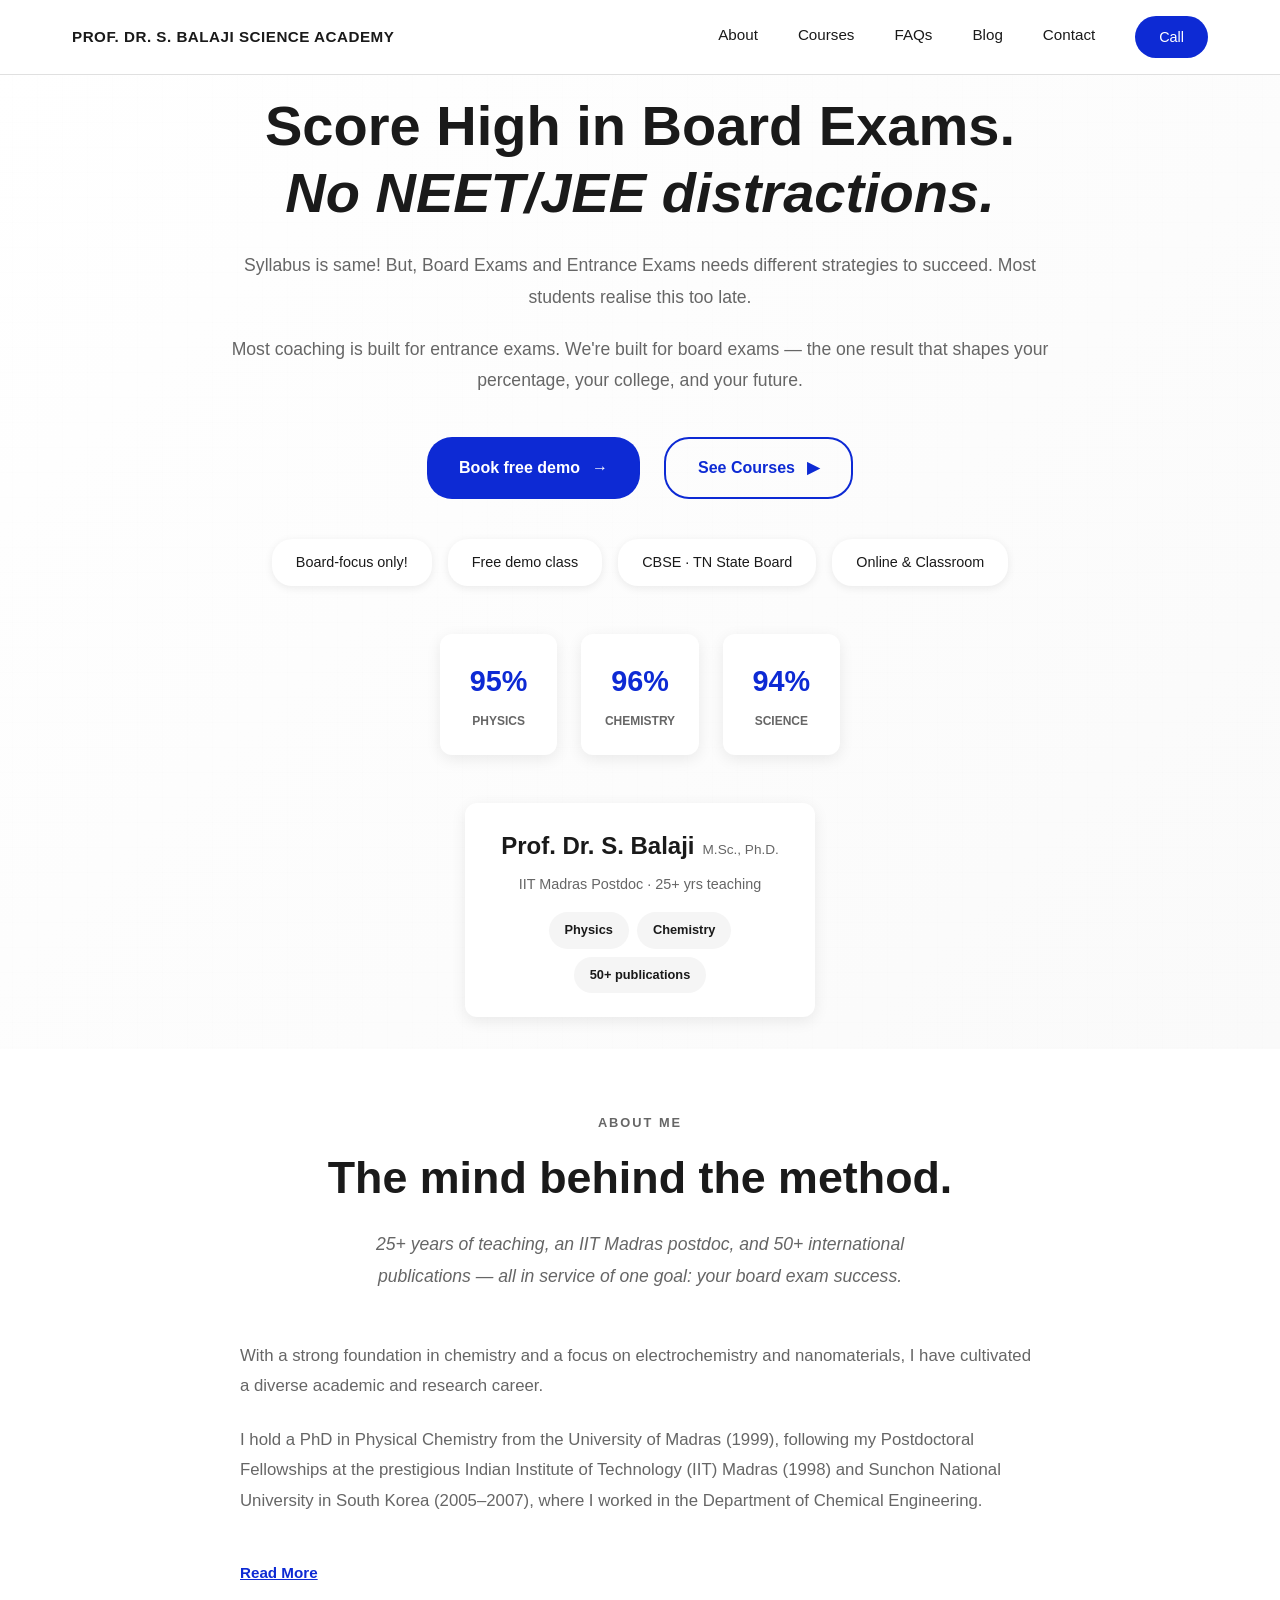
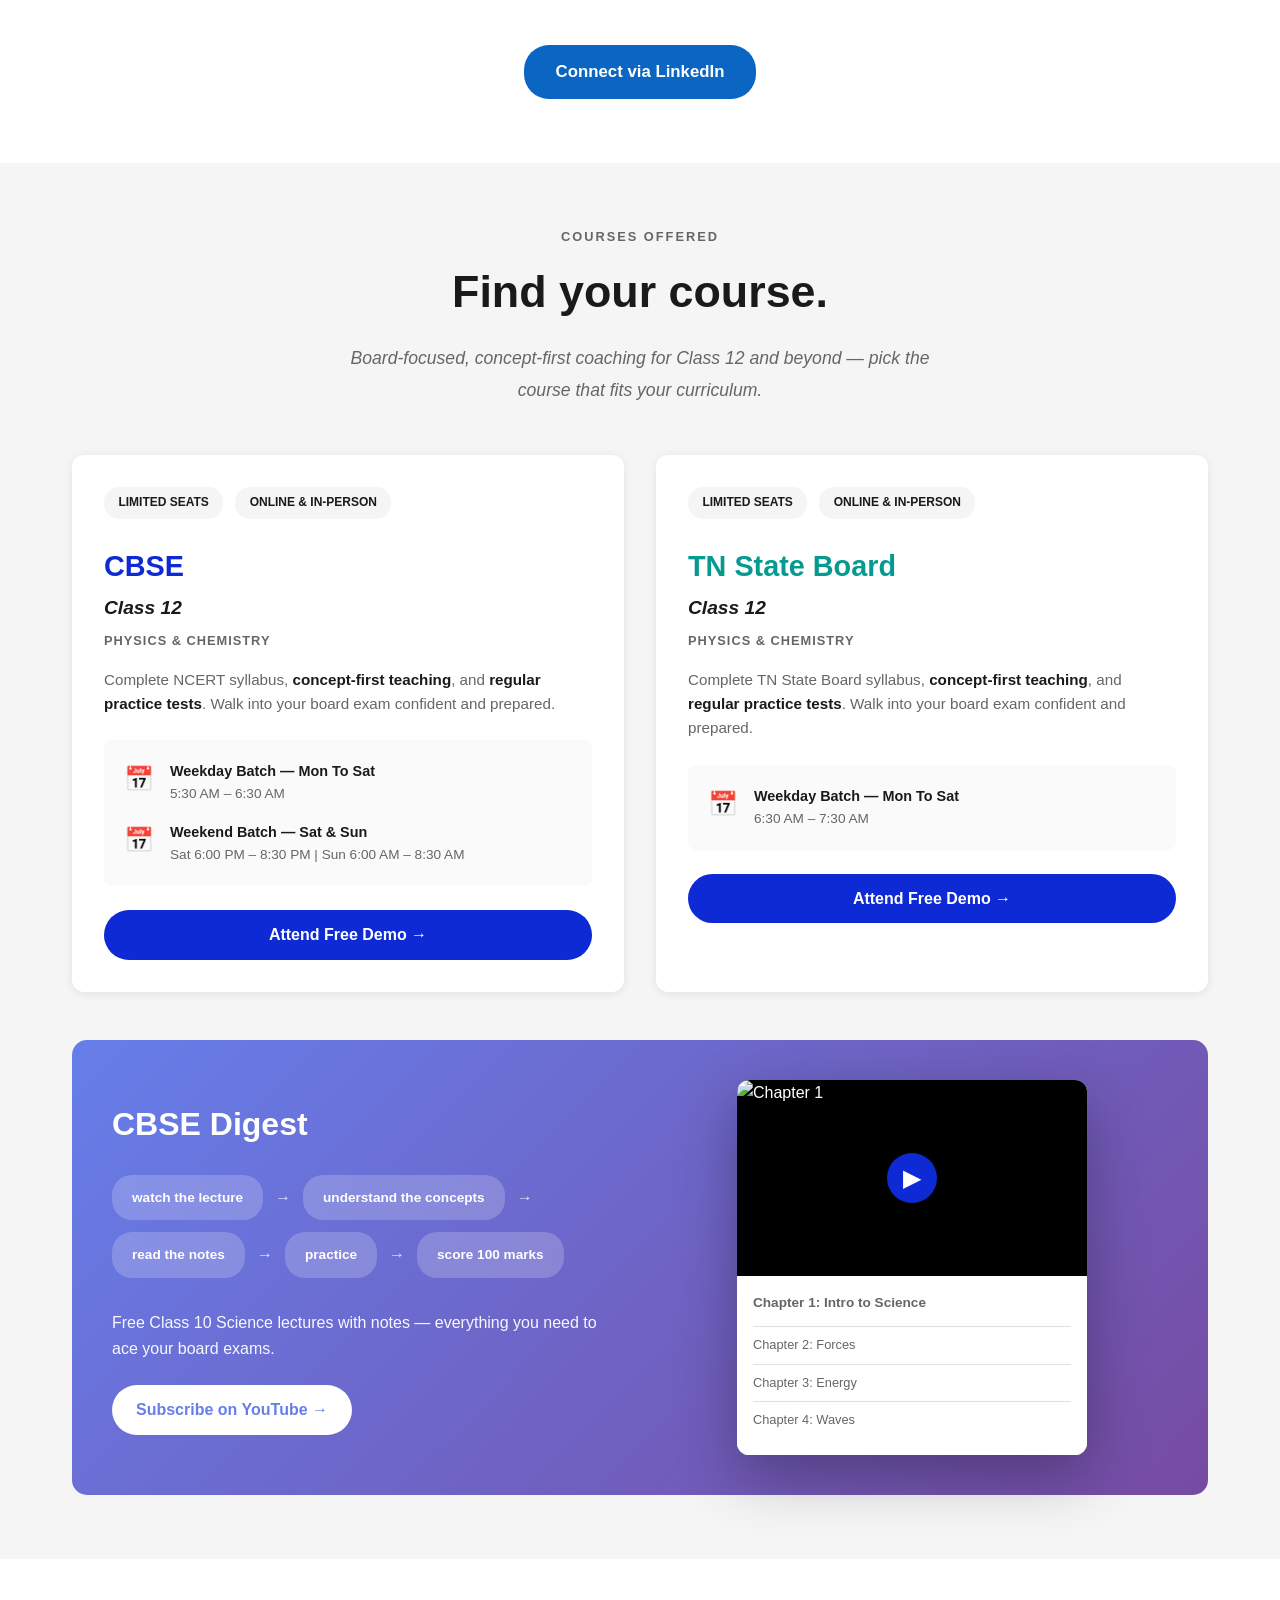
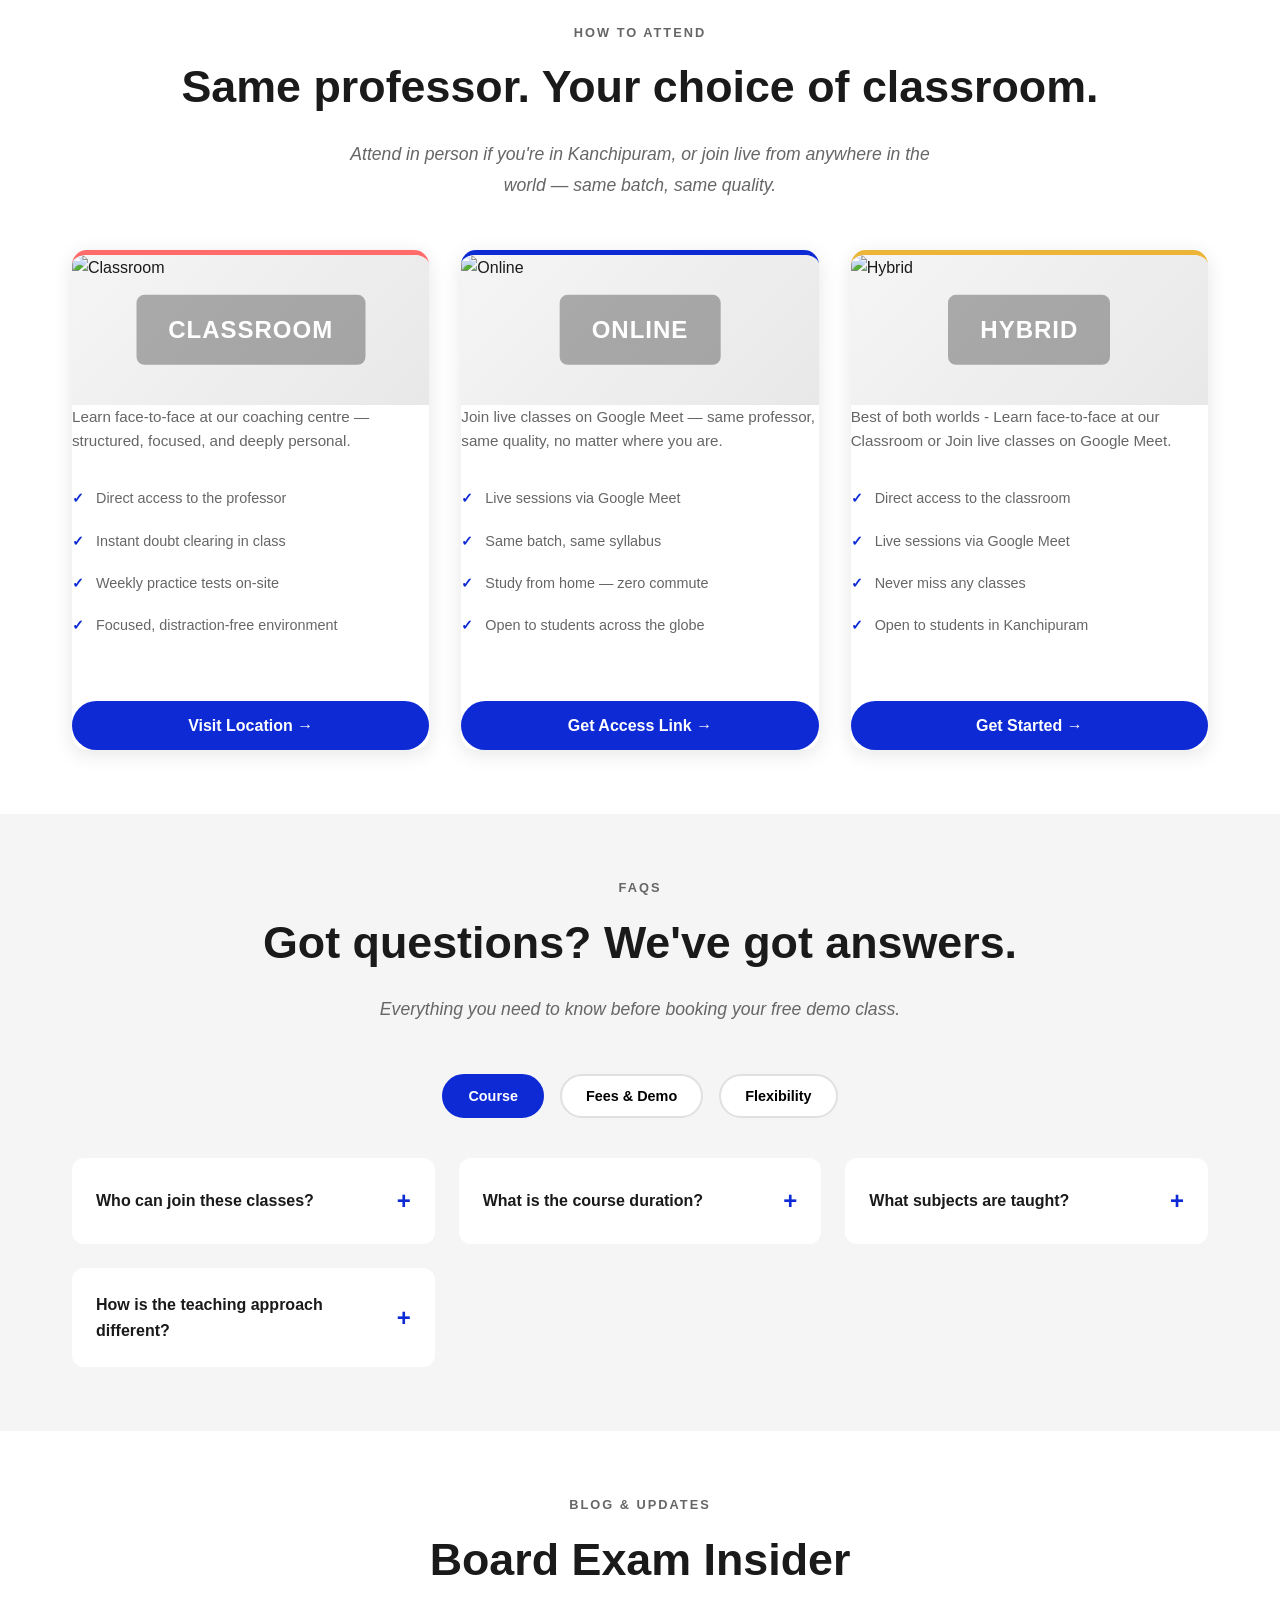
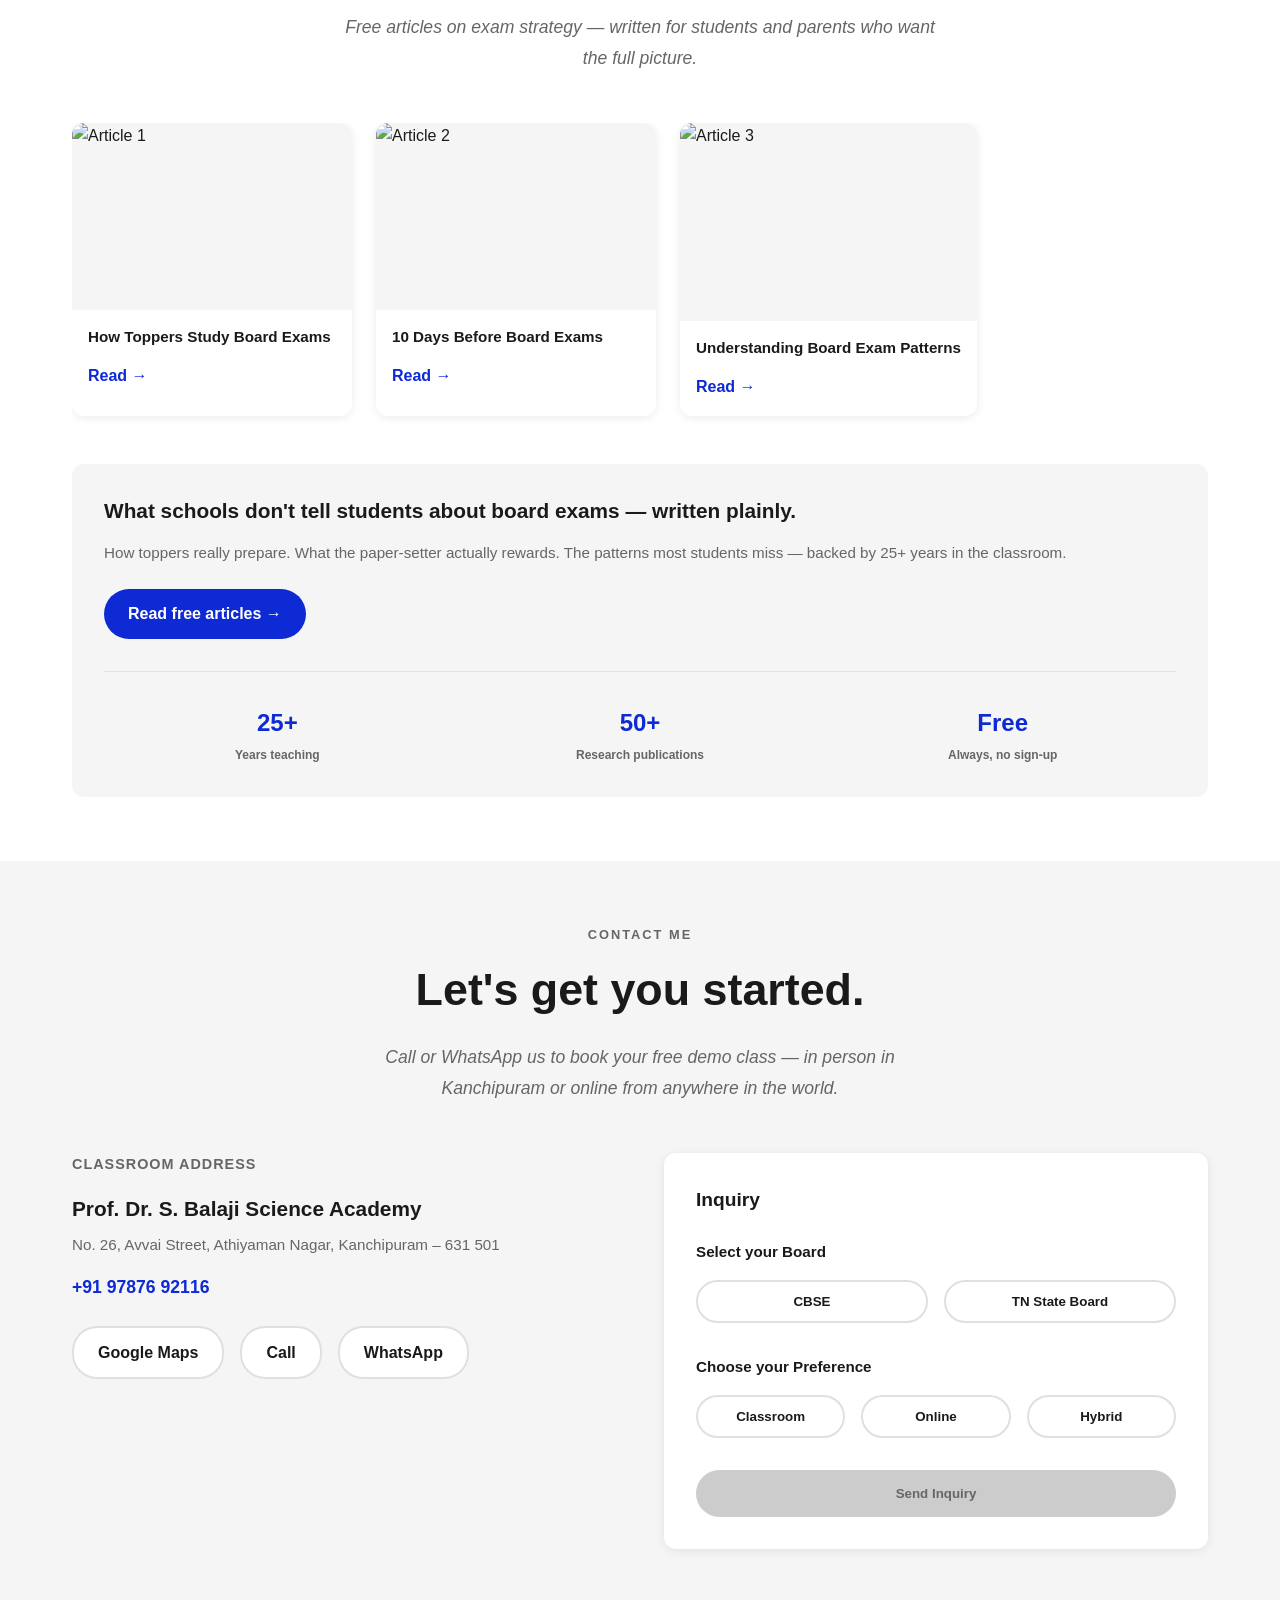
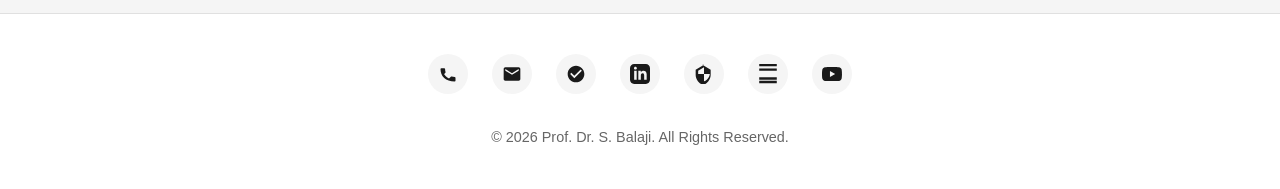
==== commit 7e58f0dd: "Add files via upload" ====
--- a/index.html
+++ b/index.html
@@ -13,12 +13,12 @@
             <div class="logo" onclick="scrollToSection('home')">PROF. DR. S. BALAJI SCIENCE ACADEMY</div>
             
             <nav class="nav-desktop">
-                <a href="#about" class="nav-link">About</a>
-                <a href="#courses" class="nav-link">Courses</a>
-                <a href="#faqs" class="nav-link">FAQs</a>
-                <a href="#blog" class="nav-link">Blog</a>
-                <a href="#contact" class="nav-link">Contact</a>
-                <a href="tel:+919787692116" class="nav-cta">Contact</a>
+                <a href="#about-section" class="nav-link">About</a>
+                <a href="#courses-section" class="nav-link">Courses</a>
+                <a href="#faqs-section" class="nav-link">FAQs</a>
+                <a href="#blog-section" class="nav-link">Blog</a>
+                <a href="#contact-section" class="nav-link">Contact</a>
+                <a href="tel:+919787692116" class="nav-cta">Call</a>
             </nav>
 
             <button class="hamburger" id="hamburger">
@@ -31,12 +31,12 @@
         <!-- Mobile Menu -->
         <nav class="nav-mobile" id="navMobile">
             <button class="close-menu" id="closeMenu">✕</button>
-            <a href="#about" class="nav-link-mobile">About</a>
-            <a href="#courses" class="nav-link-mobile">Courses</a>
-            <a href="#faqs" class="nav-link-mobile">FAQs</a>
-            <a href="#blog" class="nav-link-mobile">Blog</a>
-            <a href="#contact" class="nav-link-mobile">Contact</a>
-            <a href="tel:+919787692116" class="nav-link-mobile cta-mobile">Contact</a>
+            <a href="#about-section" class="nav-link-mobile">About</a>
+            <a href="#courses-section" class="nav-link-mobile">Courses</a>
+            <a href="#faqs-section" class="nav-link-mobile">FAQs</a>
+            <a href="#blog-section" class="nav-link-mobile">Blog</a>
+            <a href="#contact-section" class="nav-link-mobile">Contact</a>
+            <a href="tel:+919787692116" class="nav-link-mobile cta-mobile">Call</a>
         </nav>
     </header>
 
@@ -55,7 +55,7 @@
             </p>
             <div class="hero-buttons">
                 <a href="tel:+919787692116" class="btn btn-primary">Book free demo <span>→</span></a>
-                <a href="#courses" class="btn btn-secondary">See Courses <span>▶</span></a>
+                <a href="#courses-section" class="btn btn-secondary">See Courses <span>▶</span></a>
             </div>
             <div class="hero-badges">
                 <div class="badge">Board-focus only!</div>
@@ -85,7 +85,7 @@
     </section>
 
     <!-- ABOUT THE PROF -->
-    <section class="about" id="about">
+    <section class="about" id="about-section">
         <div class="section-container">
             <div class="section-header">
                 <p class="section-label">ABOUT ME</p>
@@ -105,14 +105,14 @@
                 <button class="read-more-btn" id="readMoreBtn">Read More</button>
 
                 <div class="about-cta">
-                    <a href="https://www.linkedin.com/in/profdrsbalaji" class="linkedin-btn">LinkedIn Profile</a>
+                    <a href="https://www.linkedin.com/in/profdrsbalaji" class="linkedin-btn">Connect via LinkedIn</a>
                 </div>
             </div>
         </div>
     </section>
 
     <!-- COURSES -->
-    <section class="courses" id="courses">
+    <section class="courses" id="courses-section">
         <div class="section-container">
             <div class="section-header">
                 <p class="section-label">COURSES OFFERED</p>
@@ -174,7 +174,7 @@
             </div>
 
             <!-- CBSE Digest Card -->
-            <div class="cbse-digest-card fade-in-up">
+            <div class="cbse-digest-card fade-in-up" onclick="window.location.href='cbse-digest.html'" style="cursor: pointer;">
                 <div class="digest-left">
                     <h3>CBSE Digest</h3>
                     <div class="digest-flow">
@@ -189,7 +189,7 @@
                         <span class="flow-item">score 100 marks</span>
                     </div>
                     <p class="digest-description">Free Class 10 Science lectures with notes — everything you need to ace your board exams.</p>
-                    <a href="https://www.youtube.com/@CBSEdigest" class="digest-cta">Subscribe on YouTube →</a>
+                    <a href="cbse-digest.html" class="digest-cta">Subscribe on YouTube →</a>
                 </div>
                 <div class="digest-right">
                     <div class="youtube-mockup">
@@ -210,7 +210,7 @@
     </section>
 
     <!-- MODES -->
-    <section class="modes" id="modes">
+    <section class="modes" id="modes-section">
         <div class="section-container">
             <div class="section-header">
                 <p class="section-label">HOW TO ATTEND</p>
@@ -221,14 +221,9 @@
             <div class="modes-container">
                 <div class="mode-card classroom">
                     <div class="mode-image">
-                        <svg viewBox="0 0 100 100" xmlns="http://www.w3.org/2000/svg">
-                            <rect x="10" y="20" width="80" height="60" fill="none" stroke="currentColor" stroke-width="2" rx="5"/>
-                            <circle cx="35" cy="45" r="8" fill="currentColor"/>
-                            <circle cx="65" cy="45" r="8" fill="currentColor"/>
-                            <path d="M 20 70 Q 50 85 80 70" fill="none" stroke="currentColor" stroke-width="2"/>
-                        </svg>
-                    </div>
-                    <h3 class="mode-title">Classroom</h3>
+                        <img src="assets/images/mode-classroom.jpg" alt="Classroom" loading="lazy">
+                        <h3 class="mode-image-title">CLASSROOM</h3>
+                    </div>
                     <p class="mode-description">Learn face-to-face at our coaching centre — structured, focused, and deeply personal.</p>
                     <ul class="mode-features">
                         <li>Direct access to the professor</li>
@@ -241,14 +236,9 @@
 
                 <div class="mode-card online">
                     <div class="mode-image">
-                        <svg viewBox="0 0 100 100" xmlns="http://www.w3.org/2000/svg">
-                            <rect x="15" y="15" width="70" height="55" fill="none" stroke="currentColor" stroke-width="2" rx="3"/>
-                            <rect x="25" y="30" width="25" height="20" fill="currentColor" opacity="0.3"/>
-                            <rect x="55" y="30" width="15" height="20" fill="currentColor" opacity="0.5"/>
-                            <line x1="20" y1="70" x2="80" y2="70" stroke="currentColor" stroke-width="2"/>
-                        </svg>
-                    </div>
-                    <h3 class="mode-title">Online</h3>
+                        <img src="assets/images/mode-online.jpg" alt="Online" loading="lazy">
+                        <h3 class="mode-image-title">ONLINE</h3>
+                    </div>
                     <p class="mode-description">Join live classes on Google Meet — same professor, same quality, no matter where you are.</p>
                     <ul class="mode-features">
                         <li>Live sessions via Google Meet</li>
@@ -261,18 +251,9 @@
 
                 <div class="mode-card hybrid">
                     <div class="mode-image">
-                        <svg viewBox="0 0 100 100" xmlns="http://www.w3.org/2000/svg">
-                            <g opacity="0.6">
-                                <rect x="10" y="25" width="35" height="50" fill="none" stroke="currentColor" stroke-width="2" rx="3"/>
-                                <circle cx="27" cy="50" r="5" fill="currentColor"/>
-                            </g>
-                            <g>
-                                <rect x="55" y="25" width="35" height="50" fill="none" stroke="currentColor" stroke-width="2" rx="3"/>
-                                <circle cx="72" cy="50" r="5" fill="currentColor"/>
-                            </g>
-                        </svg>
-                    </div>
-                    <h3 class="mode-title">Hybrid</h3>
+                        <img src="assets/images/mode-hybrid.jpg" alt="Hybrid" loading="lazy">
+                        <h3 class="mode-image-title">HYBRID</h3>
+                    </div>
                     <p class="mode-description">Best of both worlds - Learn face-to-face at our Classroom or Join live classes on Google Meet.</p>
                     <ul class="mode-features">
                         <li>Direct access to the classroom</li>
@@ -287,7 +268,7 @@
     </section>
 
     <!-- FAQs -->
-    <section class="faqs" id="faqs">
+    <section class="faqs" id="faqs-section">
         <div class="section-container">
             <div class="section-header">
                 <p class="section-label">FAQS</p>
@@ -389,7 +370,7 @@
     </section>
 
     <!-- BLOG -->
-    <section class="blog" id="blog">
+    <section class="blog" id="blog-section">
         <div class="section-container">
             <div class="section-header">
                 <p class="section-label">BLOG & UPDATES</p>
@@ -401,7 +382,7 @@
                 <div class="blog-card">
                     <h3>What schools don't tell students about board exams — written plainly.</h3>
                     <p>How toppers really prepare. What the paper-setter actually rewards. The patterns most students miss — backed by 25+ years in the classroom.</p>
-                    <a href="https://profbalaji.substack.com/" class="blog-cta">Read free articles →</a>
+                    <a href="https://profbalaji.substack.com/" class="blog-cta-link">Read free articles →</a>
                     <div class="blog-stats">
                         <div class="stat">
                             <span class="stat-number">25+</span>
@@ -419,38 +400,36 @@
                 </div>
 
                 <div class="blog-carousel">
-                    <div class="carousel-container">
+                    <div class="carousel-container" id="carouselContainer">
                         <div class="carousel-item">
                             <div class="article-thumbnail">
-                                <img src="assets/images/article1.jpg" alt="Article 1">
+                                <img src="assets/images/article1.jpg" alt="Article 1" loading="lazy">
                             </div>
                             <p class="article-title">How Toppers Study Board Exams</p>
                             <a href="https://profbalaji.substack.com/" class="article-link">Read →</a>
                         </div>
                         <div class="carousel-item">
                             <div class="article-thumbnail">
-                                <img src="assets/images/article2.jpg" alt="Article 2">
+                                <img src="assets/images/article2.jpg" alt="Article 2" loading="lazy">
                             </div>
                             <p class="article-title">10 Days Before Board Exams</p>
                             <a href="https://profbalaji.substack.com/" class="article-link">Read →</a>
                         </div>
                         <div class="carousel-item">
                             <div class="article-thumbnail">
-                                <img src="assets/images/article3.jpg" alt="Article 3">
+                                <img src="assets/images/article3.jpg" alt="Article 3" loading="lazy">
                             </div>
                             <p class="article-title">Understanding Board Exam Patterns</p>
                             <a href="https://profbalaji.substack.com/" class="article-link">Read →</a>
                         </div>
                     </div>
-                    <button class="carousel-nav prev">‹</button>
-                    <button class="carousel-nav next">›</button>
                 </div>
             </div>
         </div>
     </section>
 
     <!-- CONTACT -->
-    <section class="contact" id="contact">
+    <section class="contact" id="contact-section">
         <div class="section-container">
             <div class="section-header">
                 <p class="section-label">CONTACT ME</p>
@@ -465,16 +444,17 @@
                     <p class="academy-address">No. 26, Avvai Street, Athiyaman Nagar, Kanchipuram – 631 501</p>
                     <p class="academy-phone">+91 97876 92116</p>
                     <div class="contact-buttons">
-                        <a href="https://maps.app.goo.gl/HRtqZ7h7q2wzd7sp9" class="contact-btn">Google Maps</a>
-                        <a href="tel:+919787692116" class="contact-btn">Call</a>
-                        <a href="https://wa.me/919787692116" class="contact-btn">WhatsApp</a>
+                        <a href="https://maps.app.goo.gl/HRtqZ7h7q2wzd7sp9" class="contact-btn maps-btn">Google Maps</a>
+                        <a href="tel:+919787692116" class="contact-btn call-btn">Call</a>
+                        <a href="https://wa.me/919787692116" class="contact-btn whatsapp-btn">WhatsApp</a>
                     </div>
                 </div>
 
                 <div class="contact-form-wrapper">
-                    <form class="contact-form" id="contactForm">
+                    <h3 class="inquiry-heading">Inquiry</h3>
+                    <form class="contact-form" id="contactForm" onsubmit="return false;">
                         <div class="form-group">
-                            <label>Board Selection</label>
+                            <label>Select your Board</label>
                             <div class="form-buttons">
                                 <button type="button" class="form-btn" data-select="board" data-value="cbse">CBSE</button>
                                 <button type="button" class="form-btn" data-select="board" data-value="tnboard">TN State Board</button>
@@ -482,7 +462,7 @@
                         </div>
 
                         <div class="form-group">
-                            <label>Mode</label>
+                            <label>Choose your Preference</label>
                             <div class="form-buttons">
                                 <button type="button" class="form-btn" data-select="mode" data-value="classroom">Classroom</button>
                                 <button type="button" class="form-btn" data-select="mode" data-value="online">Online</button>
@@ -490,7 +470,7 @@
                             </div>
                         </div>
 
-                        <a href="#" class="form-submit" id="submitBtn" disabled>Submit on WhatsApp</a>
+                        <button type="button" class="form-submit" id="submitBtn" disabled>Send Inquiry</button>
                     </form>
                 </div>
             </div>
@@ -499,7 +479,6 @@
 
     <!-- FOOTER -->
     <footer class="footer">
-        <div class="footer-divider"></div>
         <div class="footer-icons">
             <a href="tel:+919787692116" class="footer-icon phone" title="Call">
                 <svg viewBox="0 0 24 24" xmlns="http://www.w3.org/2000/svg">
--- a/styles.css
+++ b/styles.css
@@ -9,6 +9,7 @@
     --text-dark: #1a1a1a;
     --text-light: #666;
     --border-light: #e0e0e0;
+    --whatsapp-green: #25D366;
     --transition: all 0.3s cubic-bezier(0.25, 0.46, 0.45, 0.94);
 }
 
@@ -101,7 +102,7 @@
     background: var(--primary-blue);
     color: white !important;
     padding: 0.6rem 1.5rem;
-    border-radius: 6px;
+    border-radius: 25px;
     text-decoration: none;
     font-size: 0.9rem;
     font-weight: 500;
@@ -191,7 +192,7 @@
     background: var(--primary-blue);
     color: white !important;
     padding: 0.75rem 1.5rem;
-    border-radius: 6px;
+    border-radius: 25px;
     text-align: center;
     border: none;
     margin-top: 1rem;
@@ -261,7 +262,7 @@
 
 .btn {
     padding: 1rem 2rem;
-    border-radius: 8px;
+    border-radius: 25px;
     text-decoration: none;
     font-weight: 600;
     font-size: 1rem;
@@ -433,6 +434,7 @@
     max-width: 600px;
     margin: 0 auto;
     line-height: 1.8;
+    font-style: italic;
 }
 
 /* ABOUT SECTION */
@@ -463,21 +465,20 @@
 }
 
 .read-more-btn {
-    background: white;
+    background: none;
     color: var(--primary-blue);
-    border: 2px solid var(--primary-blue);
-    padding: 0.75rem 2rem;
-    border-radius: 6px;
+    border: none;
+    padding: 0;
     cursor: pointer;
     font-weight: 600;
     font-size: 0.95rem;
+    text-decoration: underline;
     transition: var(--transition);
     margin: 1.5rem 0;
 }
 
 .read-more-btn:hover {
-    background: var(--primary-blue);
-    color: white;
+    color: #0a1fa8;
 }
 
 .about-cta {
@@ -490,7 +491,7 @@
     background: #0A66C2;
     color: white;
     padding: 0.75rem 2rem;
-    border-radius: 6px;
+    border-radius: 25px;
     text-decoration: none;
     font-weight: 600;
     transition: var(--transition);
@@ -625,7 +626,7 @@
     background: var(--primary-blue);
     color: white;
     padding: 0.75rem 1.5rem;
-    border-radius: 6px;
+    border-radius: 25px;
     text-decoration: none;
     font-weight: 600;
     transition: var(--transition);
@@ -647,6 +648,13 @@
     gap: 2rem;
     align-items: center;
     margin-top: 3rem;
+    cursor: pointer;
+    transition: var(--transition);
+}
+
+.cbse-digest-card:hover {
+    transform: translateY(-5px);
+    box-shadow: 0 20px 40px rgba(102, 126, 234, 0.4);
 }
 
 .digest-left h3 {
@@ -688,7 +696,7 @@
     background: white;
     color: #667eea;
     padding: 0.75rem 1.5rem;
-    border-radius: 6px;
+    border-radius: 25px;
     text-decoration: none;
     font-weight: 700;
     transition: var(--transition);
@@ -782,57 +790,76 @@
     display: grid;
     grid-template-columns: repeat(auto-fit, minmax(300px, 1fr));
     gap: 2rem;
+    position: relative;
 }
 
 .mode-card {
     background: white;
-    padding: 2rem;
-    border-radius: 12px;
-    box-shadow: 0 2px 10px rgba(0, 0, 0, 0.08);
-    transition: var(--transition);
-    position: relative;
+    padding: 0;
+    border-radius: 15px;
+    box-shadow: 0 4px 20px rgba(0, 0, 0, 0.1);
+    transition: var(--transition);
+    overflow: hidden;
+    display: flex;
+    flex-direction: column;
+    height: 500px;
 }
 
 .mode-card.classroom {
-    border-top: 4px solid #FF6B6B;
+    border-top: 5px solid #FF6B6B;
 }
 
 .mode-card.online {
-    border-top: 4px solid var(--primary-blue);
+    border-top: 5px solid var(--primary-blue);
 }
 
 .mode-card.hybrid {
-    border-top: 4px solid var(--gold);
+    border-top: 5px solid var(--gold);
 }
 
 .mode-card:hover {
     transform: translateY(-8px);
-    box-shadow: 0 12px 30px rgba(0, 0, 0, 0.15);
+    box-shadow: 0 12px 40px rgba(0, 0, 0, 0.15);
 }
 
 .mode-image {
     width: 100%;
     height: 150px;
     background: linear-gradient(135deg, #f5f5f5 0%, #e8e8e8 100%);
-    border-radius: 8px;
     display: flex;
     align-items: center;
     justify-content: center;
-    margin-bottom: 1.5rem;
-    color: var(--text-dark);
-}
-
-.mode-image svg {
-    width: 80px;
-    height: 80px;
-    opacity: 0.6;
-}
-
-.mode-title {
-    font-size: 1.6rem;
+    position: relative;
+    overflow: hidden;
+}
+
+.mode-image img {
+    width: 100%;
+    height: 100%;
+    object-fit: cover;
+}
+
+.mode-image-title {
+    position: absolute;
+    top: 50%;
+    left: 50%;
+    transform: translate(-50%, -50%);
+    color: white;
+    font-size: 1.5rem;
     font-weight: 800;
-    margin-bottom: 0.75rem;
-    color: var(--text-dark);
+    text-transform: uppercase;
+    text-align: center;
+    background: rgba(0, 0, 0, 0.3);
+    padding: 1rem 2rem;
+    border-radius: 8px;
+    letter-spacing: 1px;
+}
+
+.mode-card-content {
+    padding: 1.5rem;
+    flex: 1;
+    display: flex;
+    flex-direction: column;
 }
 
 .mode-description {
@@ -845,6 +872,7 @@
 .mode-features {
     list-style: none;
     margin-bottom: 1.5rem;
+    flex: 1;
 }
 
 .mode-features li {
@@ -869,7 +897,7 @@
     background: var(--primary-blue);
     color: white;
     padding: 0.75rem 1.5rem;
-    border-radius: 6px;
+    border-radius: 25px;
     text-decoration: none;
     font-weight: 600;
     transition: var(--transition);
@@ -897,7 +925,7 @@
     padding: 0.75rem 1.5rem;
     border: 2px solid var(--border-light);
     background: white;
-    border-radius: 6px;
+    border-radius: 25px;
     cursor: pointer;
     font-weight: 600;
     font-size: 0.9rem;
@@ -980,9 +1008,8 @@
 
 .blog-content {
     display: grid;
-    grid-template-columns: 350px 1fr;
-    gap: 3rem;
-    align-items: start;
+    grid-template-columns: 1fr;
+    gap: 2rem;
 }
 
 .blog-card {
@@ -990,8 +1017,7 @@
     padding: 2rem;
     border-radius: 12px;
     height: fit-content;
-    position: sticky;
-    top: 120px;
+    order: 2;
 }
 
 .blog-card h3 {
@@ -1009,16 +1035,20 @@
     margin-bottom: 1.5rem;
 }
 
-.blog-cta {
+.blog-cta-link {
     display: inline-block;
-    color: var(--primary-blue);
+    background: var(--primary-blue);
+    color: white;
+    padding: 0.75rem 1.5rem;
+    border-radius: 25px;
     text-decoration: none;
     font-weight: 700;
     transition: var(--transition);
 }
 
-.blog-cta:hover {
-    color: #0a1fa8;
+.blog-cta-link:hover {
+    background: #0a1fa8;
+    transform: translateY(-2px);
 }
 
 .blog-stats {
@@ -1051,6 +1081,7 @@
 
 .blog-carousel {
     position: relative;
+    order: 1;
 }
 
 .carousel-container {
@@ -1059,6 +1090,7 @@
     overflow-x: auto;
     padding-bottom: 1rem;
     scroll-snap-type: x mandatory;
+    scroll-behavior: smooth;
 }
 
 .carousel-container::-webkit-scrollbar {
@@ -1129,38 +1161,6 @@
     color: #0a1fa8;
 }
 
-.carousel-nav {
-    position: absolute;
-    top: 50%;
-    transform: translateY(-50%);
-    background: var(--primary-blue);
-    color: white;
-    border: none;
-    width: 40px;
-    height: 40px;
-    border-radius: 50%;
-    cursor: pointer;
-    font-size: 1.2rem;
-    display: flex;
-    align-items: center;
-    justify-content: center;
-    transition: var(--transition);
-    z-index: 10;
-}
-
-.carousel-nav:hover {
-    background: #0a1fa8;
-    transform: translateY(-50%) scale(1.1);
-}
-
-.carousel-nav.prev {
-    left: -60px;
-}
-
-.carousel-nav.next {
-    right: -60px;
-}
-
 /* CONTACT SECTION */
 .contact {
     background: var(--light-gray);
@@ -1213,16 +1213,29 @@
     padding: 0.75rem 1.5rem;
     border: 2px solid var(--border-light);
     background: white;
-    border-radius: 6px;
+    border-radius: 25px;
     text-decoration: none;
     font-weight: 600;
     transition: var(--transition);
     color: var(--text-dark);
 }
 
-.contact-btn:hover {
-    border-color: var(--primary-blue);
-    color: var(--primary-blue);
+.contact-btn.maps-btn:hover {
+    background: #FBBC04;
+    border-color: #FBBC04;
+    color: white;
+}
+
+.contact-btn.call-btn:hover {
+    background: #1f1f1f;
+    border-color: #1f1f1f;
+    color: white;
+}
+
+.contact-btn.whatsapp-btn:hover {
+    background: var(--whatsapp-green);
+    border-color: var(--whatsapp-green);
+    color: white;
 }
 
 .contact-form-wrapper {
@@ -1230,6 +1243,13 @@
     padding: 2rem;
     border-radius: 12px;
     box-shadow: 0 2px 10px rgba(0, 0, 0, 0.08);
+}
+
+.inquiry-heading {
+    font-size: 1.2rem;
+    font-weight: 700;
+    margin-bottom: 1.5rem;
+    color: var(--text-dark);
 }
 
 .contact-form {
@@ -1256,7 +1276,7 @@
     padding: 0.75rem;
     border: 2px solid var(--border-light);
     background: white;
-    border-radius: 6px;
+    border-radius: 25px;
     cursor: pointer;
     font-weight: 600;
     transition: var(--transition);
@@ -1276,26 +1296,31 @@
 
 .form-submit {
     padding: 1rem;
-    background: var(--primary-blue);
-    color: white;
-    border-radius: 6px;
+    background: #ccc;
+    color: #666;
+    border-radius: 25px;
     text-decoration: none;
     font-weight: 700;
     text-align: center;
+    cursor: not-allowed;
+    transition: var(--transition);
+    display: block;
+    border: none;
+}
+
+.form-submit:not(:disabled) {
+    background: var(--whatsapp-green);
+    color: white;
     cursor: pointer;
-    transition: var(--transition);
-    display: block;
-}
-
-.form-submit:hover:not(:disabled) {
-    background: #0a1fa8;
+}
+
+.form-submit:not(:disabled):hover {
+    background: #1fa852;
     transform: translateY(-2px);
 }
 
 .form-submit:disabled {
-    background: var(--border-light);
     cursor: not-allowed;
-    color: var(--text-light);
 }
 
 /* FOOTER */
@@ -1304,13 +1329,6 @@
     border-top: 1px solid var(--border-light);
     padding: 2.5rem;
     text-align: center;
-}
-
-.footer-divider {
-    width: 60px;
-    height: 2px;
-    background: var(--border-light);
-    margin: 0 auto 2rem;
 }
 
 .footer-icons {
@@ -1342,22 +1360,37 @@
 
 .footer-icon:hover {
     transform: scale(1.15);
-    color: var(--primary-blue);
     background: transparent;
+}
+
+.footer-icon.phone:hover {
+    color: #1f1f1f;
+}
+
+.footer-icon.mail:hover {
+    color: #EA4335;
+}
+
+.footer-icon.business:hover {
+    color: #4285F4;
+}
+
+.footer-icon.linkedin:hover {
+    color: #0A66C2;
+}
+
+.footer-icon.scholar:hover {
+    color: #4285F4;
+}
+
+.footer-icon.substack:hover {
+    color: #FF6B35;
 }
 
 .footer-icon.youtube:hover {
     color: #ff0000;
 }
 
-.footer-icon.linkedin:hover {
-    color: #0A66C2;
-}
-
-.footer-icon.substack:hover {
-    color: #FF6B35;
-}
-
 .footer-copyright {
     font-size: 0.9rem;
     color: var(--text-light);
@@ -1365,179 +1398,39 @@
 
 /* CBSE DIGEST PAGE */
 .digest-hero {
-    min-height: 100vh;
+    min-height: auto;
     display: flex;
     align-items: center;
     justify-content: center;
     background: linear-gradient(135deg, #ffffff 0%, #fafafa 100%);
     margin-top: 60px;
-    padding: 2rem;
-}
-
-.digest-mockup {
-    background: white;
-    border-radius: 12px;
-    box-shadow: 0 10px 40px rgba(0, 0, 0, 0.1);
+    padding: 4rem 2rem;
+}
+
+.digest-image-container {
+    margin: 3rem 0;
+    width: 100%;
+    max-width: 900px;
+    border-radius: 15px;
     overflow: hidden;
-    max-width: 1000px;
+    box-shadow: 0 10px 40px rgba(0, 0, 0, 0.15);
+}
+
+.digest-image {
     width: 100%;
-}
-
-.youtube-header {
-    display: flex;
-    align-items: center;
-    gap: 1rem;
-    padding: 1rem;
-    background: white;
-    border-bottom: 1px solid var(--border-light);
-}
-
-.yt-logo {
-    font-weight: 800;
-    color: #ff0000;
-    font-size: 1.3rem;
-}
-
-.yt-search {
-    flex: 1;
-    padding: 0.75rem 1rem;
-    background: var(--light-gray);
-    border: none;
-    border-radius: 20px;
-    font-size: 0.9rem;
-}
-
-.video-main-section {
-    padding: 2rem;
-}
-
-.main-video {
-    position: relative;
-    background: #000;
-    border-radius: 8px;
-    overflow: hidden;
-    aspect-ratio: 16 / 9;
-    margin-bottom: 1.5rem;
-}
-
-.main-video img {
-    width: 100%;
-    height: 100%;
-    object-fit: cover;
-}
-
-.main-video .play-btn {
-    position: absolute;
-    top: 50%;
-    left: 50%;
-    transform: translate(-50%, -50%);
-    background: var(--primary-blue);
-    width: 70px;
-    height: 70px;
-    border-radius: 50%;
-    display: flex;
-    align-items: center;
-    justify-content: center;
-    color: white;
-    font-size: 1.8rem;
-    cursor: pointer;
-    transition: var(--transition);
-}
-
-.main-video:hover .play-btn {
-    background: #0a1fa8;
-    transform: translate(-50%, -50%) scale(1.1);
-}
-
-.video-info h2 {
-    font-size: 1.5rem;
-    font-weight: 700;
-    margin-bottom: 0.5rem;
-    color: var(--text-dark);
-}
-
-.video-meta {
-    color: var(--text-light);
-    font-size: 0.9rem;
-    margin-bottom: 1rem;
-}
-
-.video-description {
-    color: var(--text-light);
-    line-height: 1.6;
-    margin-bottom: 2rem;
-}
-
-.suggested-videos {
-    padding: 2rem;
-    border-top: 1px solid var(--border-light);
-}
-
-.suggested-videos h3 {
-    font-size: 1.1rem;
-    font-weight: 700;
-    margin-bottom: 1.5rem;
-    color: var(--text-dark);
-}
-
-.suggestion-list {
-    display: grid;
-    grid-template-columns: repeat(auto-fill, minmax(250px, 1fr));
-    gap: 1rem;
-}
-
-.suggestion-item {
-    display: flex;
-    gap: 1rem;
-    padding: 1rem;
-    border-radius: 8px;
-    transition: var(--transition);
-    cursor: pointer;
-}
-
-.suggestion-item:hover {
-    background: var(--light-gray);
-}
-
-.suggestion-item img {
-    width: 80px;
-    height: 60px;
-    object-fit: cover;
-    border-radius: 4px;
-}
-
-.suggestion-item div {
-    flex: 1;
-}
-
-.suggestion-title {
-    font-size: 0.9rem;
-    font-weight: 600;
-    color: var(--text-dark);
-    margin-bottom: 0.25rem;
-}
-
-.suggestion-meta {
-    font-size: 0.8rem;
-    color: var(--text-light);
-}
-
-.digest-cta {
+    height: auto;
     display: block;
+    transition: transform 0.8s ease-out;
+    transform-origin: center;
+}
+
+.digest-image-container:hover .digest-image {
+    transform: scale(1.05);
+}
+
+.digest-cta-section {
     text-align: center;
-    background: #ff0000;
-    color: white;
-    padding: 1rem 2rem;
-    text-decoration: none;
-    font-weight: 700;
-    border-radius: 6px;
-    transition: var(--transition);
-    margin: 2rem;
-}
-
-.digest-cta:hover {
-    background: #cc0000;
-    transform: translateY(-2px);
+    margin: 2rem 0;
 }
 
 .section-subtitle.soon {
@@ -1562,12 +1455,6 @@
     animation: fadeInUp 0.6s ease-out;
 }
 
-/* SCROLL ANIMATIONS */
-.fade-in-up {
-    opacity: 0;
-    animation: fadeInUp 0.6s ease-out forwards;
-}
-
 /* RESPONSIVE */
 @media (max-width: 768px) {
     .header-container {
@@ -1607,45 +1494,59 @@
     }
 
     .blog-card {
-        position: static;
+        order: 1;
+        margin-bottom: 2rem;
+    }
+
+    .blog-carousel {
         order: 2;
-    }
-
-    .blog-carousel {
-        order: 1;
     }
 
     .contact-content {
         grid-template-columns: 1fr;
     }
 
-    .carousel-nav {
-        display: none;
-    }
-
     .modes-container {
         display: flex;
-        flex-direction: column;
+        flex-direction: column-reverse;
+        position: relative;
     }
 
     .mode-card {
-        transform: translateY(0);
-    }
-
-    .suggestion-list {
-        grid-template-columns: 1fr;
-    }
-
-    .mode-card:nth-child(1) {
-        order: 3;
-    }
-
-    .mode-card:nth-child(2) {
-        order: 2;
-    }
-
-    .mode-card:nth-child(3) {
-        order: 1;
+        height: auto;
+        min-height: 350px;
+    }
+
+    .mode-card.classroom {
+        z-index: 1;
+        margin-top: 50px;
+    }
+
+    .mode-card.online {
+        z-index: 2;
+        margin-top: -30px;
+        margin-bottom: 20px;
+    }
+
+    .mode-card.hybrid {
+        z-index: 3;
+        margin-top: -30px;
+    }
+
+    .blog-stats {
+        grid-template-columns: repeat(2, 1fr);
+    }
+
+    .carousel-container {
+        scroll-snap-type: x mandatory;
+    }
+
+    .carousel-item {
+        min-width: 100%;
+    }
+
+    .carousel-item {
+        min-width: calc(100vw - 4rem);
     }
 }
 
@@ -1660,7 +1561,7 @@
     }
 
     .hero-badges {
-        gap: 0.75rem;
+        gap: 0.5rem;
     }
 
     .badge {
@@ -1678,11 +1579,22 @@
     }
 
     .contact-buttons {
-        gap: 0.75rem;
+        flex-direction: column;
     }
 
     .contact-btn {
-        padding: 0.6rem 1rem;
-        font-size: 0.85rem;
-    }
-}
+        width: 100%;
+    }
+
+    .form-buttons {
+        grid-template-columns: 1fr;
+    }
+
+    .blog-stats {
+        grid-template-columns: 1fr;
+    }
+
+    .mode-card-content {
+        padding: 1rem;
+    }
+}
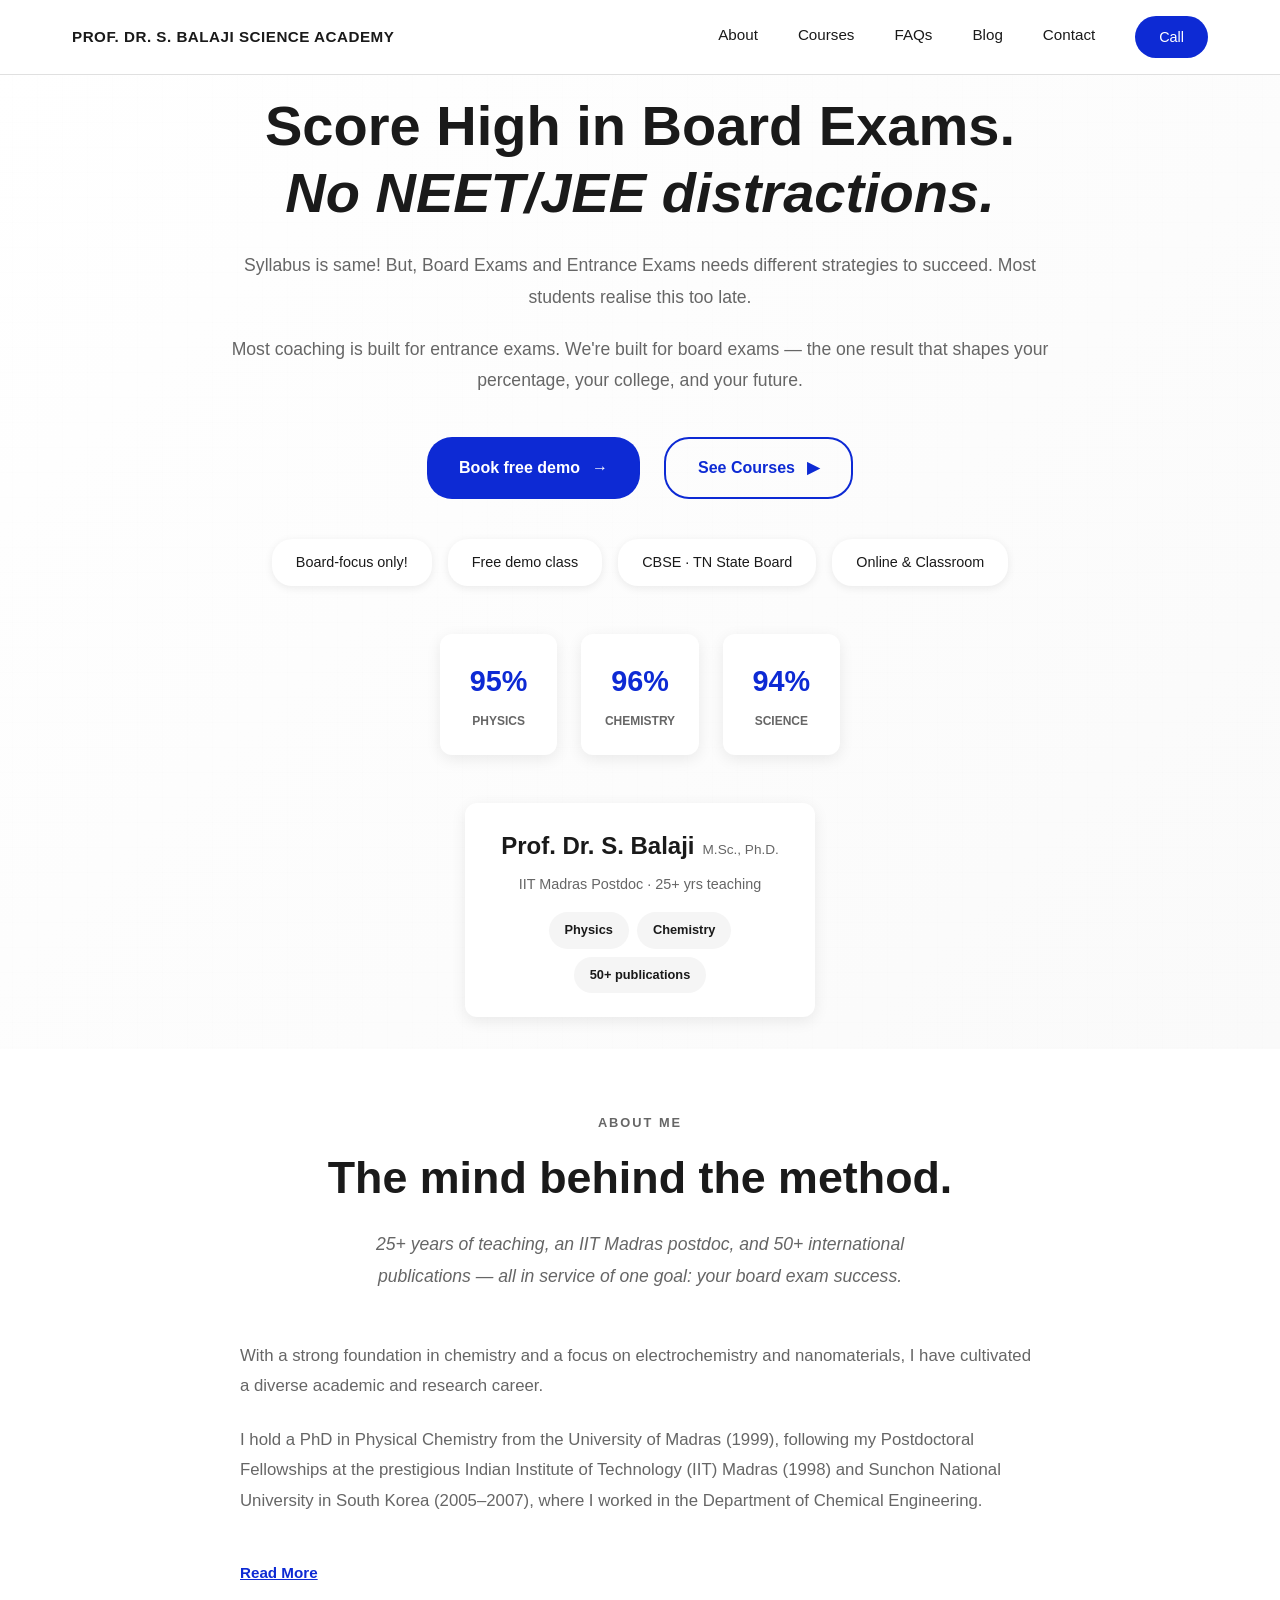
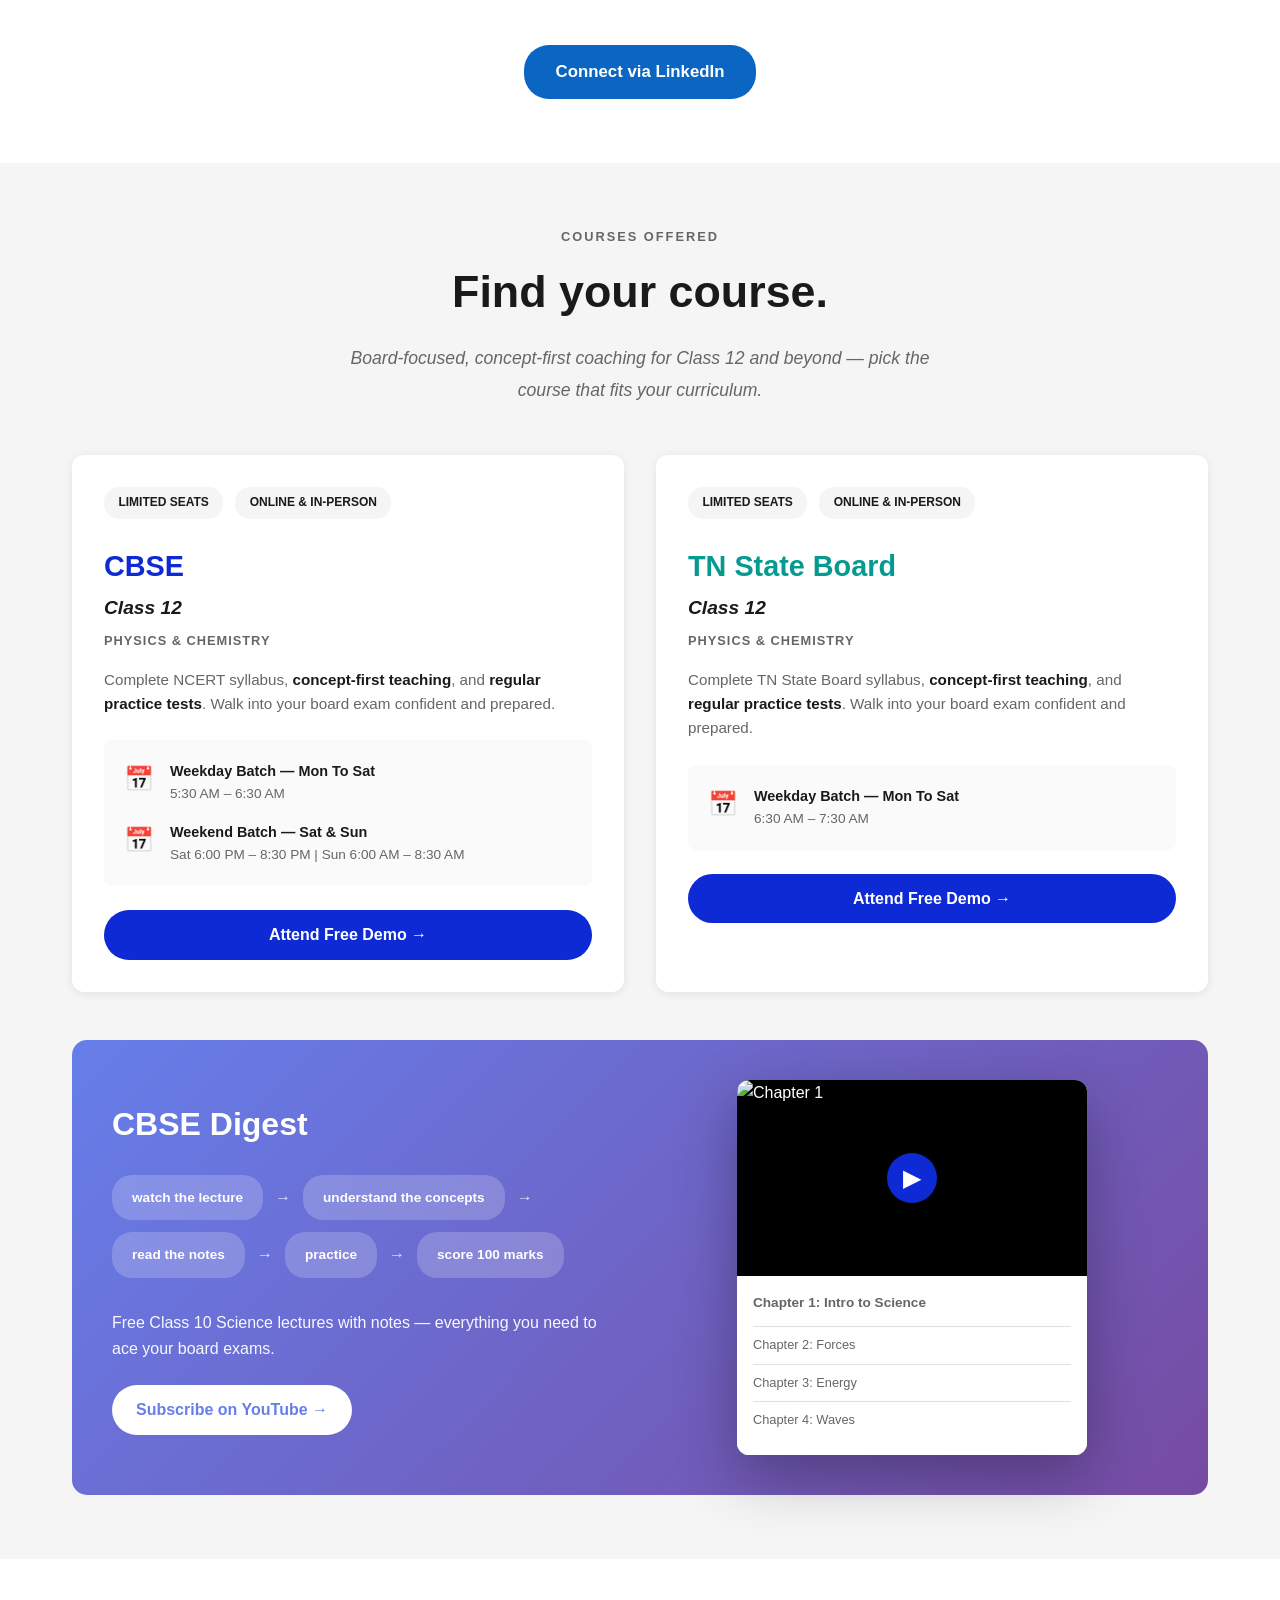
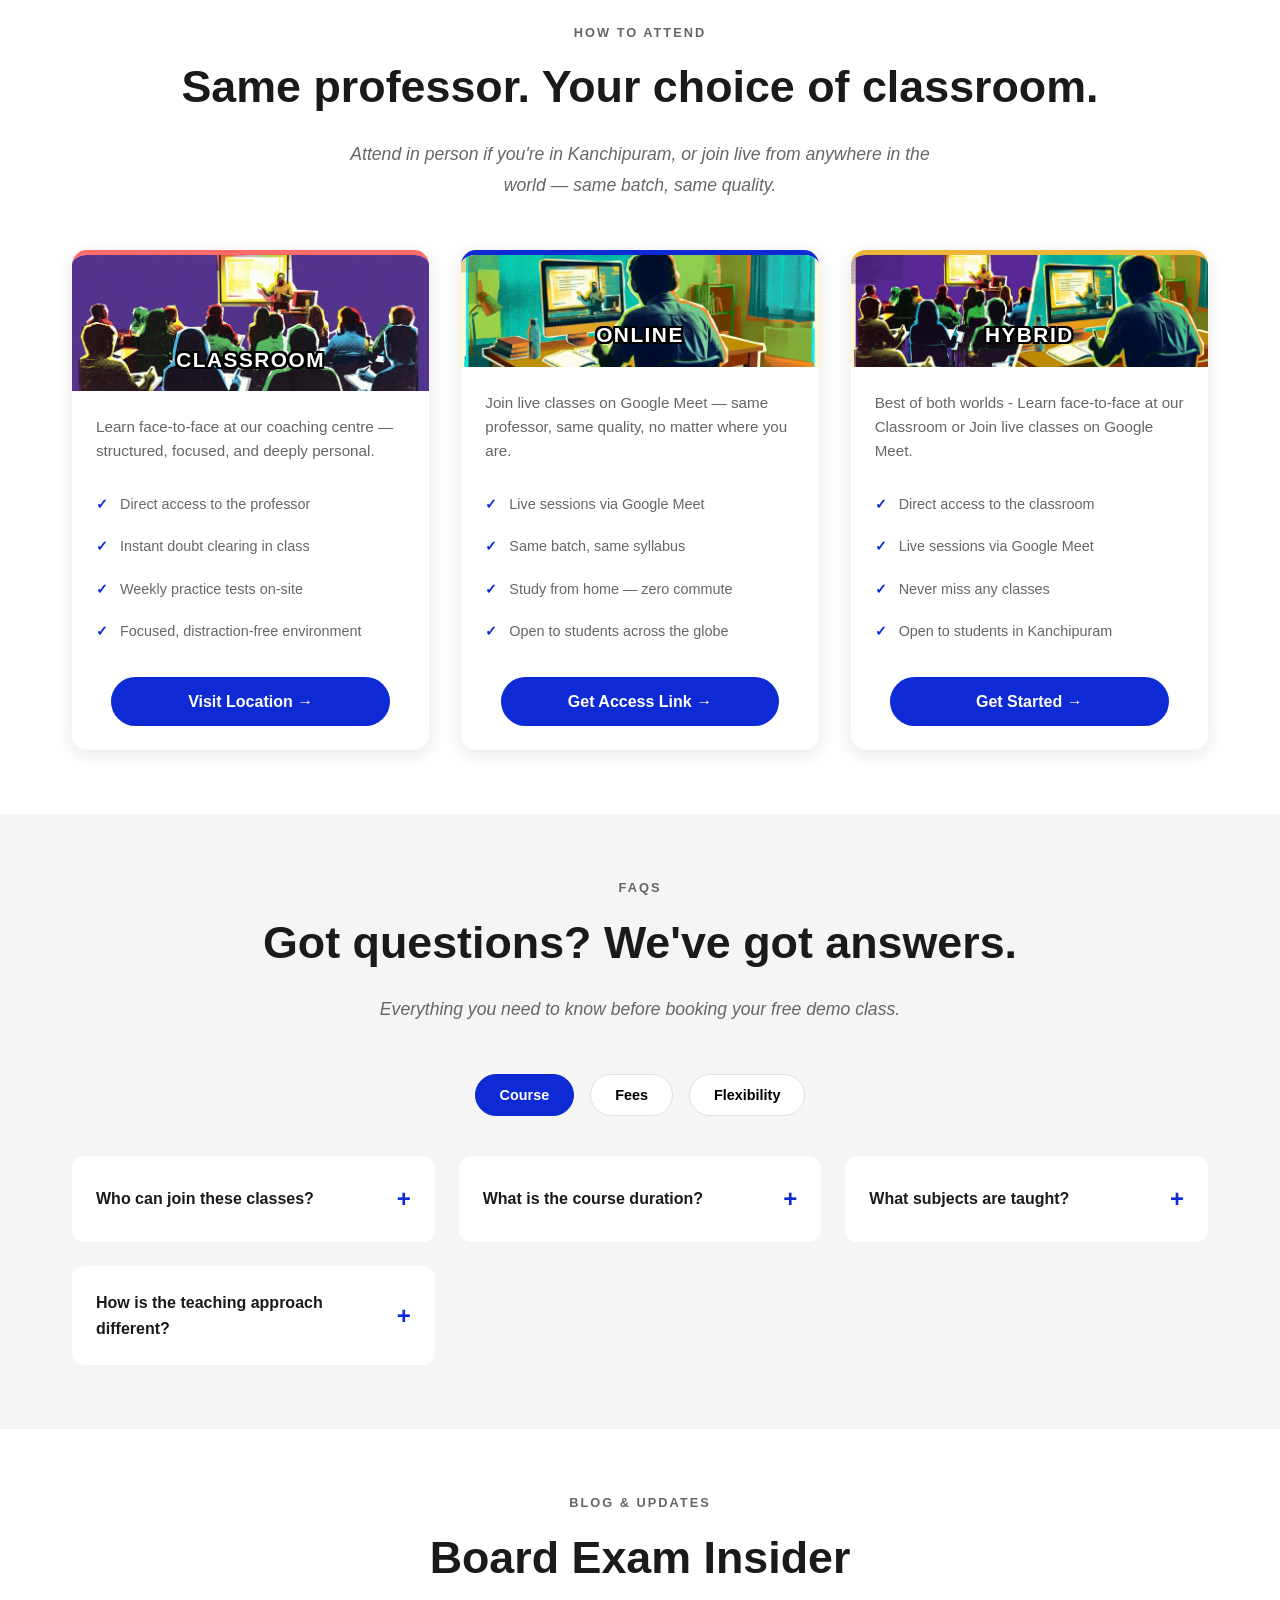
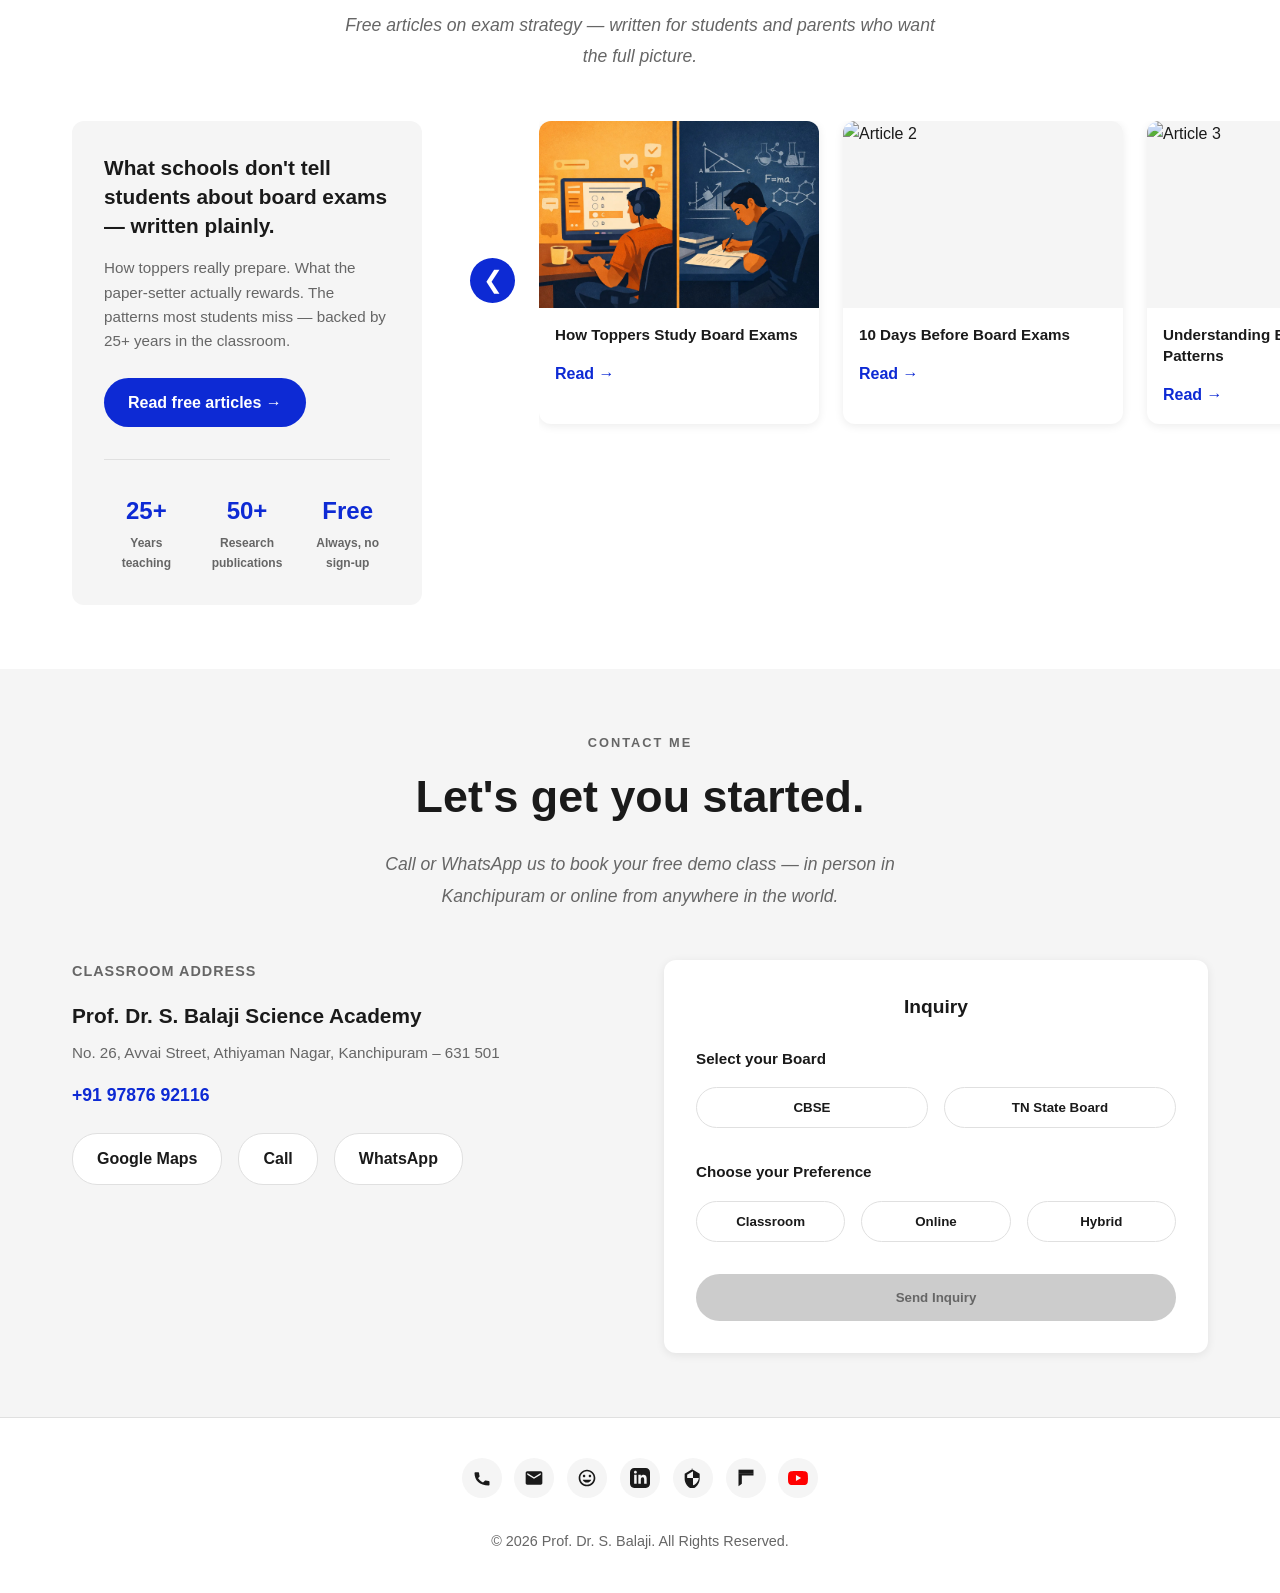
==== commit c8310d79: "Add files via upload" ====
--- a/index.html
+++ b/index.html
@@ -224,14 +224,16 @@
                         <img src="assets/images/mode-classroom.jpg" alt="Classroom" loading="lazy">
                         <h3 class="mode-image-title">CLASSROOM</h3>
                     </div>
-                    <p class="mode-description">Learn face-to-face at our coaching centre — structured, focused, and deeply personal.</p>
-                    <ul class="mode-features">
-                        <li>Direct access to the professor</li>
-                        <li>Instant doubt clearing in class</li>
-                        <li>Weekly practice tests on-site</li>
-                        <li>Focused, distraction-free environment</li>
-                    </ul>
-                    <a href="https://maps.app.goo.gl/HRtqZ7h7q2wzd7sp9" class="mode-cta">Visit Location →</a>
+                    <div class="mode-card-content">
+                        <p class="mode-description">Learn face-to-face at our coaching centre — structured, focused, and deeply personal.</p>
+                        <ul class="mode-features">
+                            <li>Direct access to the professor</li>
+                            <li>Instant doubt clearing in class</li>
+                            <li>Weekly practice tests on-site</li>
+                            <li>Focused, distraction-free environment</li>
+                        </ul>
+                        <a href="https://maps.app.goo.gl/HRtqZ7h7q2wzd7sp9" class="mode-cta">Visit Location →</a>
+                    </div>
                 </div>
 
                 <div class="mode-card online">
@@ -239,14 +241,16 @@
                         <img src="assets/images/mode-online.jpg" alt="Online" loading="lazy">
                         <h3 class="mode-image-title">ONLINE</h3>
                     </div>
-                    <p class="mode-description">Join live classes on Google Meet — same professor, same quality, no matter where you are.</p>
-                    <ul class="mode-features">
-                        <li>Live sessions via Google Meet</li>
-                        <li>Same batch, same syllabus</li>
-                        <li>Study from home — zero commute</li>
-                        <li>Open to students across the globe</li>
-                    </ul>
-                    <a href="https://wa.me/919787692116" class="mode-cta">Get Access Link →</a>
+                    <div class="mode-card-content">
+                        <p class="mode-description">Join live classes on Google Meet — same professor, same quality, no matter where you are.</p>
+                        <ul class="mode-features">
+                            <li>Live sessions via Google Meet</li>
+                            <li>Same batch, same syllabus</li>
+                            <li>Study from home — zero commute</li>
+                            <li>Open to students across the globe</li>
+                        </ul>
+                        <a href="https://wa.me/919787692116" class="mode-cta">Get Access Link →</a>
+                    </div>
                 </div>
 
                 <div class="mode-card hybrid">
@@ -254,14 +258,16 @@
                         <img src="assets/images/mode-hybrid.jpg" alt="Hybrid" loading="lazy">
                         <h3 class="mode-image-title">HYBRID</h3>
                     </div>
-                    <p class="mode-description">Best of both worlds - Learn face-to-face at our Classroom or Join live classes on Google Meet.</p>
-                    <ul class="mode-features">
-                        <li>Direct access to the classroom</li>
-                        <li>Live sessions via Google Meet</li>
-                        <li>Never miss any classes</li>
-                        <li>Open to students in Kanchipuram</li>
-                    </ul>
-                    <a href="https://wa.me/919787692116" class="mode-cta">Get Started →</a>
+                    <div class="mode-card-content">
+                        <p class="mode-description">Best of both worlds - Learn face-to-face at our Classroom or Join live classes on Google Meet.</p>
+                        <ul class="mode-features">
+                            <li>Direct access to the classroom</li>
+                            <li>Live sessions via Google Meet</li>
+                            <li>Never miss any classes</li>
+                            <li>Open to students in Kanchipuram</li>
+                        </ul>
+                        <a href="https://wa.me/919787692116" class="mode-cta">Get Started →</a>
+                    </div>
                 </div>
             </div>
         </div>
@@ -278,7 +284,7 @@
 
             <div class="faq-filters">
                 <button class="faq-filter-btn active" data-filter="course">Course</button>
-                <button class="faq-filter-btn" data-filter="fees">Fees & Demo</button>
+                <button class="faq-filter-btn" data-filter="fees">Fees</button>
                 <button class="faq-filter-btn" data-filter="flexibility">Flexibility</button>
             </div>
 
@@ -316,7 +322,7 @@
                     <div class="faq-answer">Prof. Dr. S. Balaji uses a concept-first teaching method — building strong fundamentals before moving to problem solving. Regular practice tests are conducted to track each student's progress, and the small batch size ensures personalized attention.</div>
                 </div>
 
-                <!-- FEES & DEMO Category -->
+                <!-- FEES Category -->
                 <div class="faq-item fees hidden" data-category="fees">
                     <div class="faq-question">
                         <span>Is there a free demo class?</span>
@@ -399,30 +405,55 @@
                     </div>
                 </div>
 
-                <div class="blog-carousel">
-                    <div class="carousel-container" id="carouselContainer">
-                        <div class="carousel-item">
-                            <div class="article-thumbnail">
-                                <img src="assets/images/article1.jpg" alt="Article 1" loading="lazy">
-                            </div>
-                            <p class="article-title">How Toppers Study Board Exams</p>
-                            <a href="https://profbalaji.substack.com/" class="article-link">Read →</a>
-                        </div>
-                        <div class="carousel-item">
-                            <div class="article-thumbnail">
-                                <img src="assets/images/article2.jpg" alt="Article 2" loading="lazy">
-                            </div>
-                            <p class="article-title">10 Days Before Board Exams</p>
-                            <a href="https://profbalaji.substack.com/" class="article-link">Read →</a>
-                        </div>
-                        <div class="carousel-item">
-                            <div class="article-thumbnail">
-                                <img src="assets/images/article3.jpg" alt="Article 3" loading="lazy">
-                            </div>
-                            <p class="article-title">Understanding Board Exam Patterns</p>
-                            <a href="https://profbalaji.substack.com/" class="article-link">Read →</a>
-                        </div>
-                    </div>
+                <div class="blog-carousel-wrapper">
+                    <button class="carousel-arrow carousel-arrow-prev" id="carouselPrev">❮</button>
+                    <div class="blog-carousel">
+                        <div class="carousel-container" id="carouselContainer">
+                            <div class="carousel-item">
+                                <div class="article-thumbnail">
+                                    <img src="assets/images/article1.jpg" alt="Article 1" loading="lazy">
+                                </div>
+                                <p class="article-title">How Toppers Study Board Exams</p>
+                                <a href="https://profbalaji.substack.com/" class="article-link">Read →</a>
+                            </div>
+                            <div class="carousel-item">
+                                <div class="article-thumbnail">
+                                    <img src="assets/images/article2.jpg" alt="Article 2" loading="lazy">
+                                </div>
+                                <p class="article-title">10 Days Before Board Exams</p>
+                                <a href="https://profbalaji.substack.com/" class="article-link">Read →</a>
+                            </div>
+                            <div class="carousel-item">
+                                <div class="article-thumbnail">
+                                    <img src="assets/images/article3.jpg" alt="Article 3" loading="lazy">
+                                </div>
+                                <p class="article-title">Understanding Board Exam Patterns</p>
+                                <a href="https://profbalaji.substack.com/" class="article-link">Read →</a>
+                            </div>
+                            <div class="carousel-item">
+                                <div class="article-thumbnail">
+                                    <img src="assets/images/article4.jpg" alt="Article 4" loading="lazy">
+                                </div>
+                                <p class="article-title">Time Management Tips</p>
+                                <a href="https://profbalaji.substack.com/" class="article-link">Read →</a>
+                            </div>
+                            <div class="carousel-item">
+                                <div class="article-thumbnail">
+                                    <img src="assets/images/article5.jpg" alt="Article 5" loading="lazy">
+                                </div>
+                                <p class="article-title">Revision Strategies</p>
+                                <a href="https://profbalaji.substack.com/" class="article-link">Read →</a>
+                            </div>
+                            <div class="carousel-item">
+                                <div class="article-thumbnail">
+                                    <img src="assets/images/article6.jpg" alt="Article 6" loading="lazy">
+                                </div>
+                                <p class="article-title">Stress Management for Exams</p>
+                                <a href="https://profbalaji.substack.com/" class="article-link">Read →</a>
+                            </div>
+                        </div>
+                    </div>
+                    <button class="carousel-arrow carousel-arrow-next" id="carouselNext">❯</button>
                 </div>
             </div>
         </div>
@@ -492,7 +523,7 @@
             </a>
             <a href="https://g.co/kgs/EkVWVxL" class="footer-icon business" title="Google Business">
                 <svg viewBox="0 0 24 24" xmlns="http://www.w3.org/2000/svg">
-                    <path d="M12 2C6.48 2 2 6.48 2 12s4.48 10 10 10 10-4.48 10-10S17.52 2 12 2zm-2 15l-5-5 1.41-1.41L10 14.17l7.59-7.59L19 8l-9 9z"/>
+                    <path d="M12 2C6.48 2 2 6.48 2 12s4.48 10 10 10 10-4.48 10-10S17.52 2 12 2zm0 18c-4.41 0-8-3.59-8-8s3.59-8 8-8 8 3.59 8 8-3.59 8-8 8zm3.5-9c.83 0 1.5-.67 1.5-1.5S16.33 8 15.5 8 14 8.67 14 9.5s.67 1.5 1.5 1.5zm-7 0c.83 0 1.5-.67 1.5-1.5S9.33 8 8.5 8 7 8.67 7 9.5 7.67 11 8.5 11zm3.5 6.5c2.33 0 4.31-1.46 5.11-3.5H6.89c.8 2.04 2.78 3.5 5.11 3.5z"/>
                 </svg>
             </a>
             <a href="https://www.linkedin.com/in/profdrsbalaji" class="footer-icon linkedin" title="LinkedIn">
@@ -507,7 +538,8 @@
             </a>
             <a href="https://profbalaji.substack.com/" class="footer-icon substack" title="Substack">
                 <svg viewBox="0 0 24 24" xmlns="http://www.w3.org/2000/svg">
-                    <path d="M22.539 8.242H1.46V5.406h21.08V8.24zm0 10.562H1.46V15.97h21.08v2.834zm0 1.375H1.46v2.834h21.08v-2.834zM1.46 0h21.08v2.84H1.46V0z"/>
+                    <rect x="3" y="2" width="18" height="5" fill="currentColor"/>
+                    <polygon points="3,7 3,22 7,19 7,9 21,9 21,7" fill="currentColor"/>
                 </svg>
             </a>
             <a href="https://www.youtube.com/@CBSEdigest" class="footer-icon youtube" title="YouTube">
--- a/styles.css
+++ b/styles.css
@@ -64,6 +64,7 @@
 
 .logo:hover {
     color: var(--primary-blue);
+    font-weight: 700;
 }
 
 /* DESKTOP NAV */
@@ -80,10 +81,12 @@
     transition: var(--transition);
     position: relative;
     padding-bottom: 0.25rem;
+    font-weight: 500;
 }
 
 .nav-link:hover {
     color: var(--primary-blue);
+    font-weight: 700;
 }
 
 .nav-link.active::after {
@@ -107,11 +110,14 @@
     font-size: 0.9rem;
     font-weight: 500;
     transition: var(--transition);
+    border: none;
+    cursor: pointer;
 }
 
 .nav-cta:hover {
     background: #0a1fa8;
-    transform: translateY(-2px);
+    transform: scale(1.08);
+    box-shadow: 0 8px 20px rgba(13, 42, 212, 0.3);
 }
 
 /* MOBILE NAV */
@@ -186,6 +192,7 @@
 
 .nav-link-mobile:hover {
     color: var(--primary-blue);
+    font-weight: 700;
 }
 
 .cta-mobile {
@@ -196,6 +203,7 @@
     text-align: center;
     border: none;
     margin-top: 1rem;
+    cursor: pointer;
 }
 
 /* HERO SECTION */
@@ -281,8 +289,8 @@
 
 .btn-primary:hover {
     background: #0a1fa8;
-    transform: translateY(-3px);
-    box-shadow: 0 8px 20px rgba(13, 42, 212, 0.3);
+    transform: scale(1.08);
+    box-shadow: 0 12px 30px rgba(13, 42, 212, 0.4);
 }
 
 .btn-secondary {
@@ -294,6 +302,8 @@
 .btn-secondary:hover {
     background: var(--primary-blue);
     color: white;
+    transform: scale(1.08);
+    box-shadow: 0 8px 20px rgba(13, 42, 212, 0.2);
 }
 
 .hero-badges {
@@ -333,7 +343,7 @@
 }
 
 .paper:hover {
-    transform: translateY(-5px);
+    transform: scale(1.05);
     box-shadow: 0 8px 25px rgba(0, 0, 0, 0.12);
 }
 
@@ -495,11 +505,14 @@
     text-decoration: none;
     font-weight: 600;
     transition: var(--transition);
+    border: none;
+    cursor: pointer;
 }
 
 .linkedin-btn:hover {
     background: #084a98;
-    transform: translateY(-2px);
+    transform: scale(1.08);
+    box-shadow: 0 8px 20px rgba(10, 102, 194, 0.3);
 }
 
 /* COURSES SECTION */
@@ -523,7 +536,7 @@
 }
 
 .course-card:hover {
-    transform: translateY(-8px);
+    transform: scale(1.05);
     box-shadow: 0 12px 30px rgba(0, 0, 0, 0.15);
 }
 
@@ -630,11 +643,14 @@
     text-decoration: none;
     font-weight: 600;
     transition: var(--transition);
+    border: none;
+    cursor: pointer;
 }
 
 .course-cta:hover {
     background: #0a1fa8;
-    transform: translateY(-2px);
+    transform: scale(1.08);
+    box-shadow: 0 8px 20px rgba(13, 42, 212, 0.3);
 }
 
 /* CBSE DIGEST CARD */
@@ -653,7 +669,7 @@
 }
 
 .cbse-digest-card:hover {
-    transform: translateY(-5px);
+    transform: scale(1.05);
     box-shadow: 0 20px 40px rgba(102, 126, 234, 0.4);
 }
 
@@ -700,10 +716,12 @@
     text-decoration: none;
     font-weight: 700;
     transition: var(--transition);
+    border: none;
+    cursor: pointer;
 }
 
 .digest-cta:hover {
-    transform: translateY(-2px);
+    transform: scale(1.08);
     box-shadow: 0 8px 20px rgba(0, 0, 0, 0.2);
 }
 
@@ -818,7 +836,7 @@
 }
 
 .mode-card:hover {
-    transform: translateY(-8px);
+    transform: scale(1.05);
     box-shadow: 0 12px 40px rgba(0, 0, 0, 0.15);
 }
 
@@ -841,18 +859,16 @@
 
 .mode-image-title {
     position: absolute;
-    top: 50%;
+    bottom: 15px;
     left: 50%;
-    transform: translate(-50%, -50%);
+    transform: translateX(-50%);
     color: white;
-    font-size: 1.5rem;
-    font-weight: 800;
+    font-size: 1.3rem;
+    font-weight: 900;
     text-transform: uppercase;
     text-align: center;
-    background: rgba(0, 0, 0, 0.3);
-    padding: 1rem 2rem;
-    border-radius: 8px;
-    letter-spacing: 1px;
+    text-shadow: -2px -2px 0 #000, 2px -2px 0 #000, -2px 2px 0 #000, 2px 2px 0 #000, -2px 0px 0 #000, 2px 0px 0 #000, 0px -2px 0 #000, 0px 2px 0 #000;
+    letter-spacing: 1.5px;
 }
 
 .mode-card-content {
@@ -866,7 +882,7 @@
     font-size: 0.95rem;
     color: var(--text-light);
     line-height: 1.6;
-    margin-bottom: 1.5rem;
+    margin-bottom: 1.25rem;
 }
 
 .mode-features {
@@ -901,11 +917,16 @@
     text-decoration: none;
     font-weight: 600;
     transition: var(--transition);
+    border: none;
+    cursor: pointer;
+    align-self: center;
+    width: 90%;
 }
 
 .mode-cta:hover {
     background: #0a1fa8;
-    transform: translateY(-2px);
+    transform: scale(1.08);
+    box-shadow: 0 8px 20px rgba(13, 42, 212, 0.3);
 }
 
 /* FAQS SECTION */
@@ -923,7 +944,7 @@
 
 .faq-filter-btn {
     padding: 0.75rem 1.5rem;
-    border: 2px solid var(--border-light);
+    border: 1px solid var(--border-light);
     background: white;
     border-radius: 25px;
     cursor: pointer;
@@ -1008,8 +1029,9 @@
 
 .blog-content {
     display: grid;
-    grid-template-columns: 1fr;
-    gap: 2rem;
+    grid-template-columns: 350px 1fr;
+    gap: 3rem;
+    align-items: start;
 }
 
 .blog-card {
@@ -1017,7 +1039,6 @@
     padding: 2rem;
     border-radius: 12px;
     height: fit-content;
-    order: 2;
 }
 
 .blog-card h3 {
@@ -1044,11 +1065,14 @@
     text-decoration: none;
     font-weight: 700;
     transition: var(--transition);
+    border: none;
+    cursor: pointer;
 }
 
 .blog-cta-link:hover {
     background: #0a1fa8;
-    transform: translateY(-2px);
+    transform: scale(1.08);
+    box-shadow: 0 8px 20px rgba(13, 42, 212, 0.3);
 }
 
 .blog-stats {
@@ -1079,9 +1103,38 @@
     font-weight: 600;
 }
 
+.blog-carousel-wrapper {
+    position: relative;
+    display: flex;
+    align-items: center;
+    gap: 1.5rem;
+}
+
+.carousel-arrow {
+    background: var(--primary-blue);
+    color: white;
+    border: none;
+    width: 45px;
+    height: 45px;
+    border-radius: 50%;
+    cursor: pointer;
+    font-size: 1.5rem;
+    display: flex;
+    align-items: center;
+    justify-content: center;
+    transition: var(--transition);
+    flex-shrink: 0;
+}
+
+.carousel-arrow:hover {
+    background: #0a1fa8;
+    transform: scale(1.1);
+    box-shadow: 0 8px 20px rgba(13, 42, 212, 0.3);
+}
+
 .blog-carousel {
-    position: relative;
-    order: 1;
+    flex: 1;
+    overflow: hidden;
 }
 
 .carousel-container {
@@ -1119,7 +1172,7 @@
 
 .carousel-item:hover {
     box-shadow: 0 8px 20px rgba(0, 0, 0, 0.12);
-    transform: translateY(-4px);
+    transform: scale(1.05);
 }
 
 .article-thumbnail {
@@ -1211,12 +1264,13 @@
 
 .contact-btn {
     padding: 0.75rem 1.5rem;
-    border: 2px solid var(--border-light);
+    border: 1px solid var(--border-light);
     background: white;
     border-radius: 25px;
     text-decoration: none;
     font-weight: 600;
     transition: var(--transition);
+    cursor: pointer;
     color: var(--text-dark);
 }
 
@@ -1224,18 +1278,24 @@
     background: #FBBC04;
     border-color: #FBBC04;
     color: white;
+    transform: scale(1.08);
+    box-shadow: 0 8px 20px rgba(251, 188, 4, 0.3);
 }
 
 .contact-btn.call-btn:hover {
     background: #1f1f1f;
     border-color: #1f1f1f;
     color: white;
+    transform: scale(1.08);
+    box-shadow: 0 8px 20px rgba(31, 31, 31, 0.3);
 }
 
 .contact-btn.whatsapp-btn:hover {
     background: var(--whatsapp-green);
     border-color: var(--whatsapp-green);
     color: white;
+    transform: scale(1.08);
+    box-shadow: 0 8px 20px rgba(37, 211, 102, 0.3);
 }
 
 .contact-form-wrapper {
@@ -1250,6 +1310,7 @@
     font-weight: 700;
     margin-bottom: 1.5rem;
     color: var(--text-dark);
+    text-align: center;
 }
 
 .contact-form {
@@ -1274,7 +1335,7 @@
 
 .form-btn {
     padding: 0.75rem;
-    border: 2px solid var(--border-light);
+    border: 1px solid var(--border-light);
     background: white;
     border-radius: 25px;
     cursor: pointer;
@@ -1286,6 +1347,7 @@
 .form-btn:hover {
     border-color: var(--primary-blue);
     color: var(--primary-blue);
+    transform: scale(1.05);
 }
 
 .form-btn.active {
@@ -1316,11 +1378,8 @@
 
 .form-submit:not(:disabled):hover {
     background: #1fa852;
-    transform: translateY(-2px);
-}
-
-.form-submit:disabled {
-    cursor: not-allowed;
+    transform: scale(1.08);
+    box-shadow: 0 8px 20px rgba(37, 211, 102, 0.3);
 }
 
 /* FOOTER */
@@ -1334,7 +1393,7 @@
 .footer-icons {
     display: flex;
     justify-content: center;
-    gap: 1.5rem;
+    gap: 0.8rem;
     margin-bottom: 2rem;
     flex-wrap: wrap;
 }
@@ -1385,6 +1444,10 @@
 
 .footer-icon.substack:hover {
     color: #FF6B35;
+}
+
+.footer-icon.youtube {
+    color: #ff0000;
 }
 
 .footer-icon.youtube:hover {
@@ -1456,6 +1519,16 @@
 }
 
 /* RESPONSIVE */
+@media (max-width: 1024px) {
+    .blog-content {
+        grid-template-columns: 1fr;
+    }
+
+    .blog-carousel-wrapper {
+        margin-top: 2rem;
+    }
+}
+
 @media (max-width: 768px) {
     .header-container {
         padding: 0.75rem 1rem;
@@ -1494,12 +1567,7 @@
     }
 
     .blog-card {
-        order: 1;
-        margin-bottom: 2rem;
-    }
-
-    .blog-carousel {
-        order: 2;
+        margin-bottom: 1.5rem;
     }
 
     .contact-content {
@@ -1510,39 +1578,54 @@
         display: flex;
         flex-direction: column-reverse;
         position: relative;
+        gap: 0;
     }
 
     .mode-card {
-        height: auto;
-        min-height: 350px;
+        height: 350px;
+        min-height: auto;
+        position: relative;
     }
 
     .mode-card.classroom {
         z-index: 1;
-        margin-top: 50px;
+        margin-top: 0;
     }
 
     .mode-card.online {
         z-index: 2;
-        margin-top: -30px;
-        margin-bottom: 20px;
+        margin-top: -80px;
     }
 
     .mode-card.hybrid {
         z-index: 3;
-        margin-top: -30px;
+        margin-top: -80px;
+    }
+
+    .blog-carousel-wrapper {
+        flex-direction: column;
+    }
+
+    .carousel-arrow {
+        width: 40px;
+        height: 40px;
+        font-size: 1.2rem;
+    }
+
+    .carousel-arrow.carousel-arrow-prev {
+        order: 1;
+    }
+
+    .blog-carousel {
+        order: 2;
+    }
+
+    .carousel-arrow.carousel-arrow-next {
+        order: 3;
     }
 
     .blog-stats {
         grid-template-columns: repeat(2, 1fr);
-    }
-
-    .carousel-container {
-        scroll-snap-type: x mandatory;
-    }
-
-    .carousel-item {
-        min-width: 100%;
     }
 
     .carousel-item {
@@ -1570,7 +1653,7 @@
     }
 
     .footer-icons {
-        gap: 1rem;
+        gap: 0.6rem;
     }
 
     .footer-icon {
@@ -1597,4 +1680,8 @@
     .mode-card-content {
         padding: 1rem;
     }
-}
+
+    .carousel-item {
+        min-width: calc(100vw - 2rem);
+    }
+}
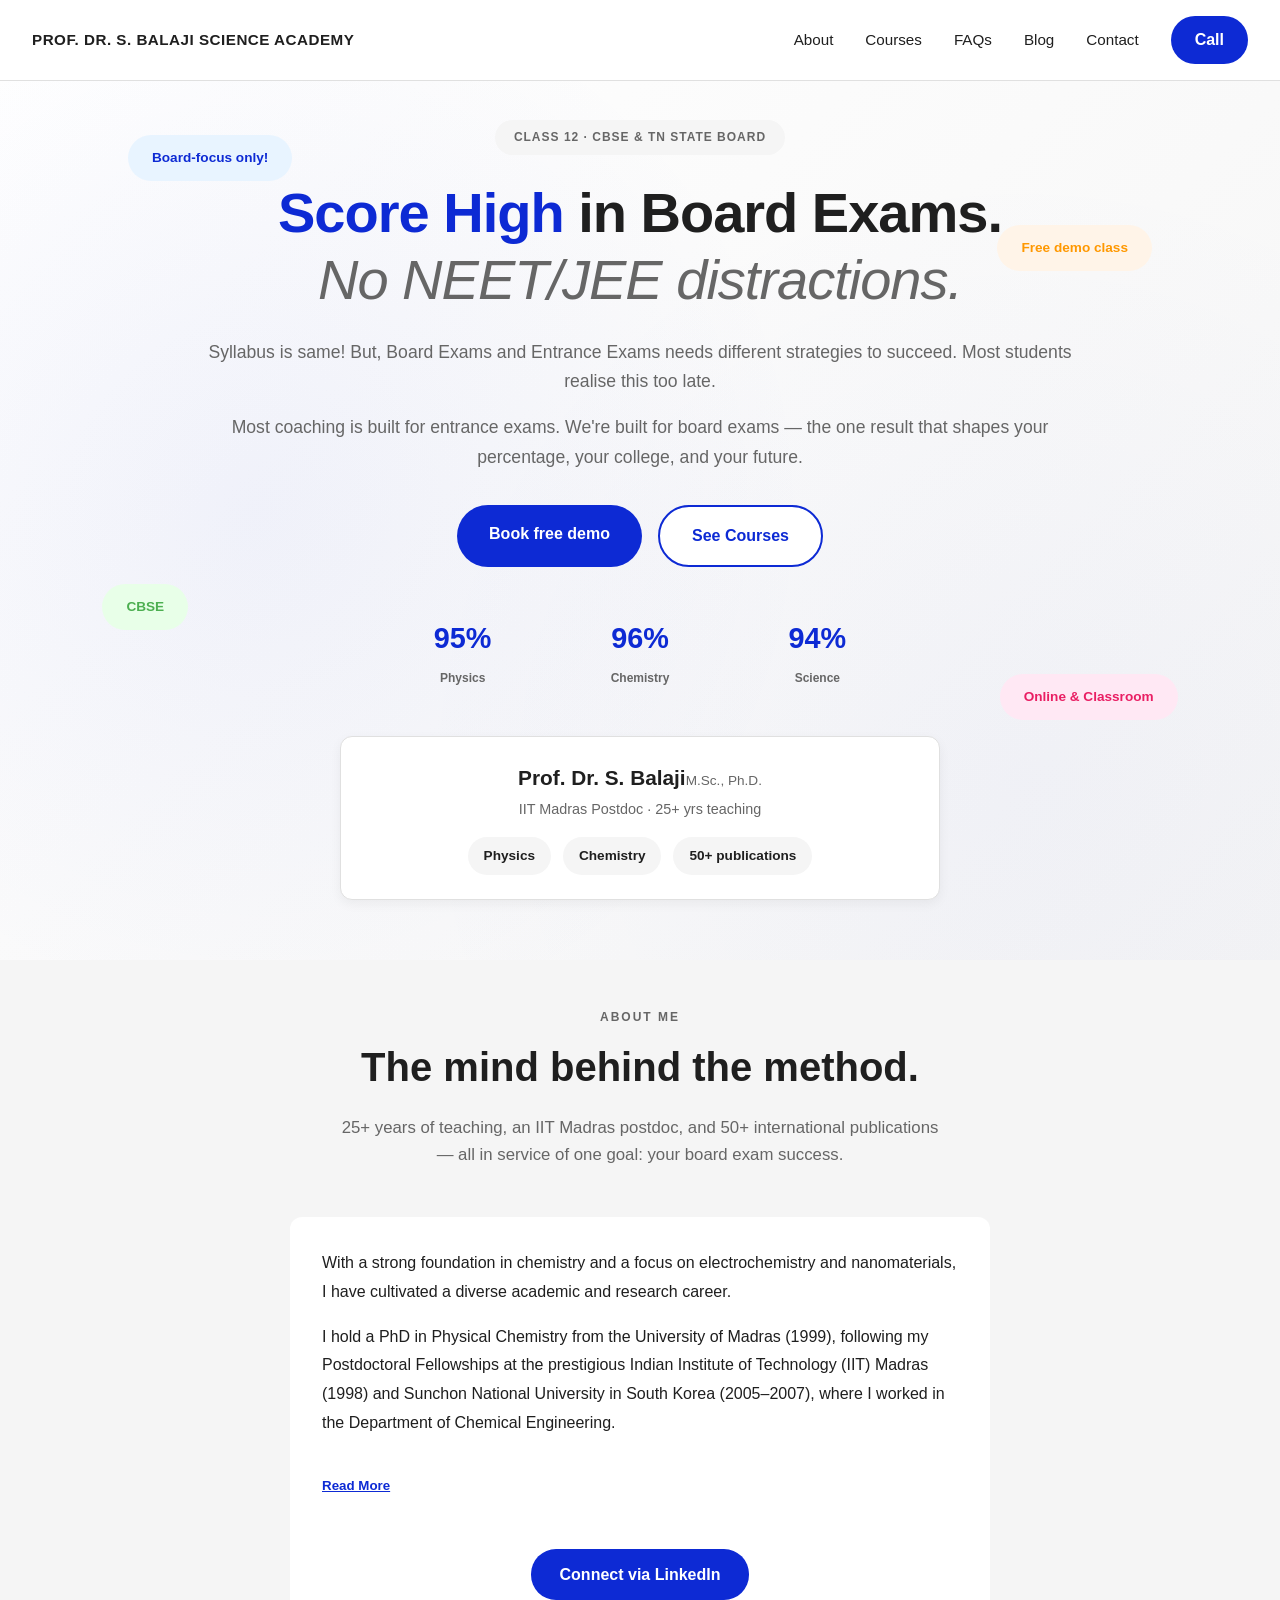
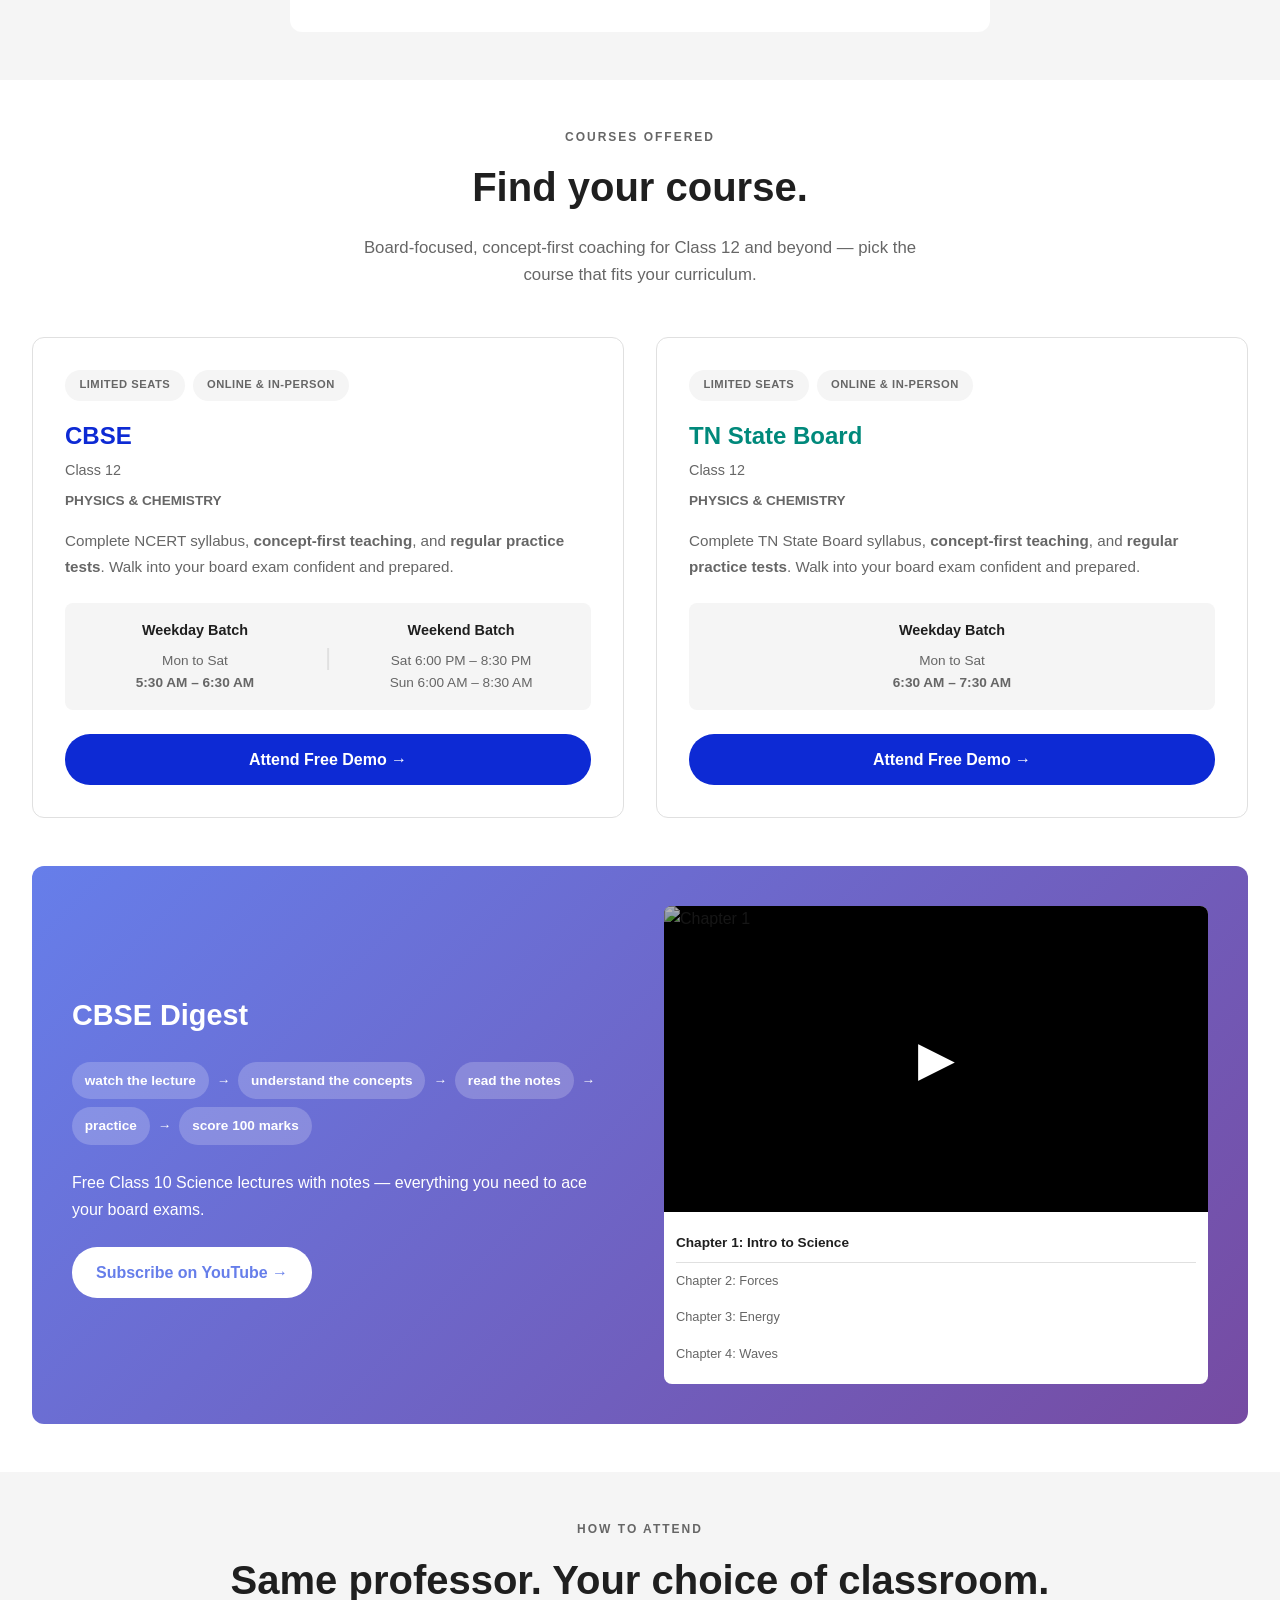
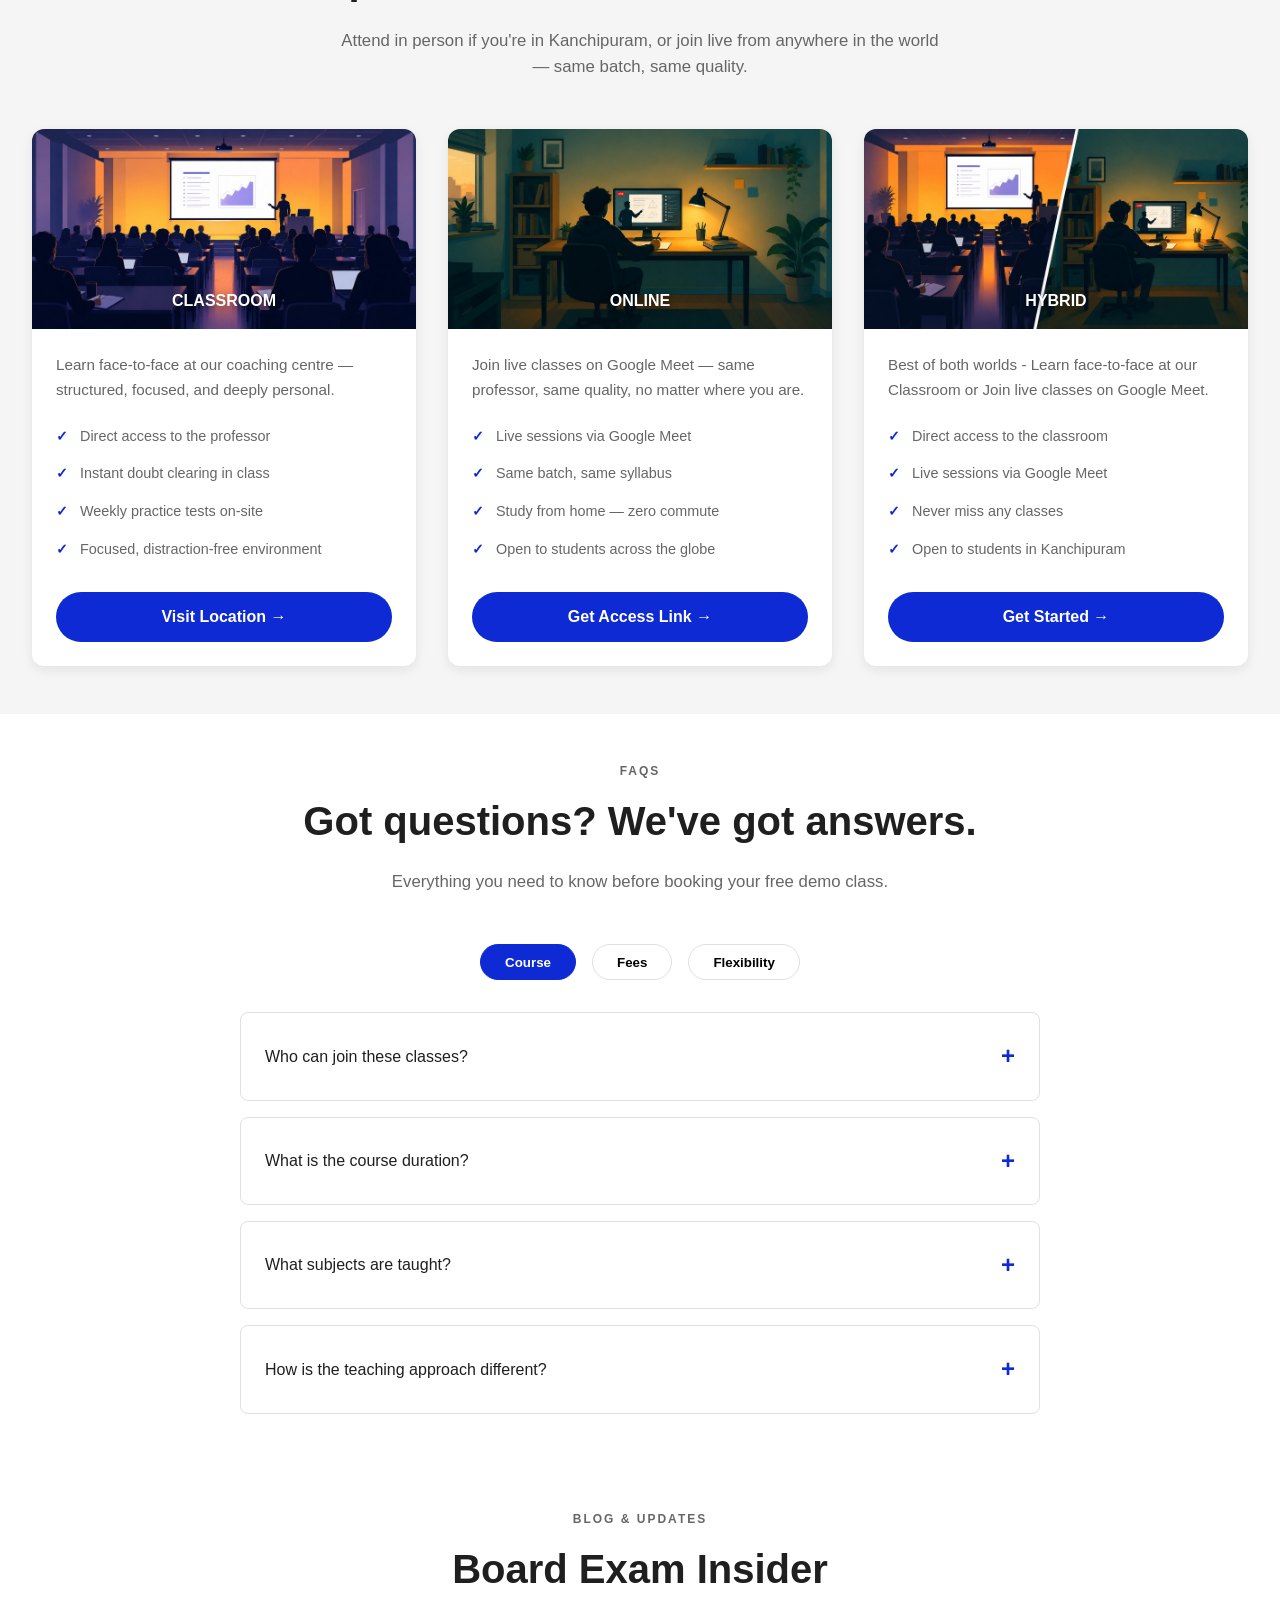
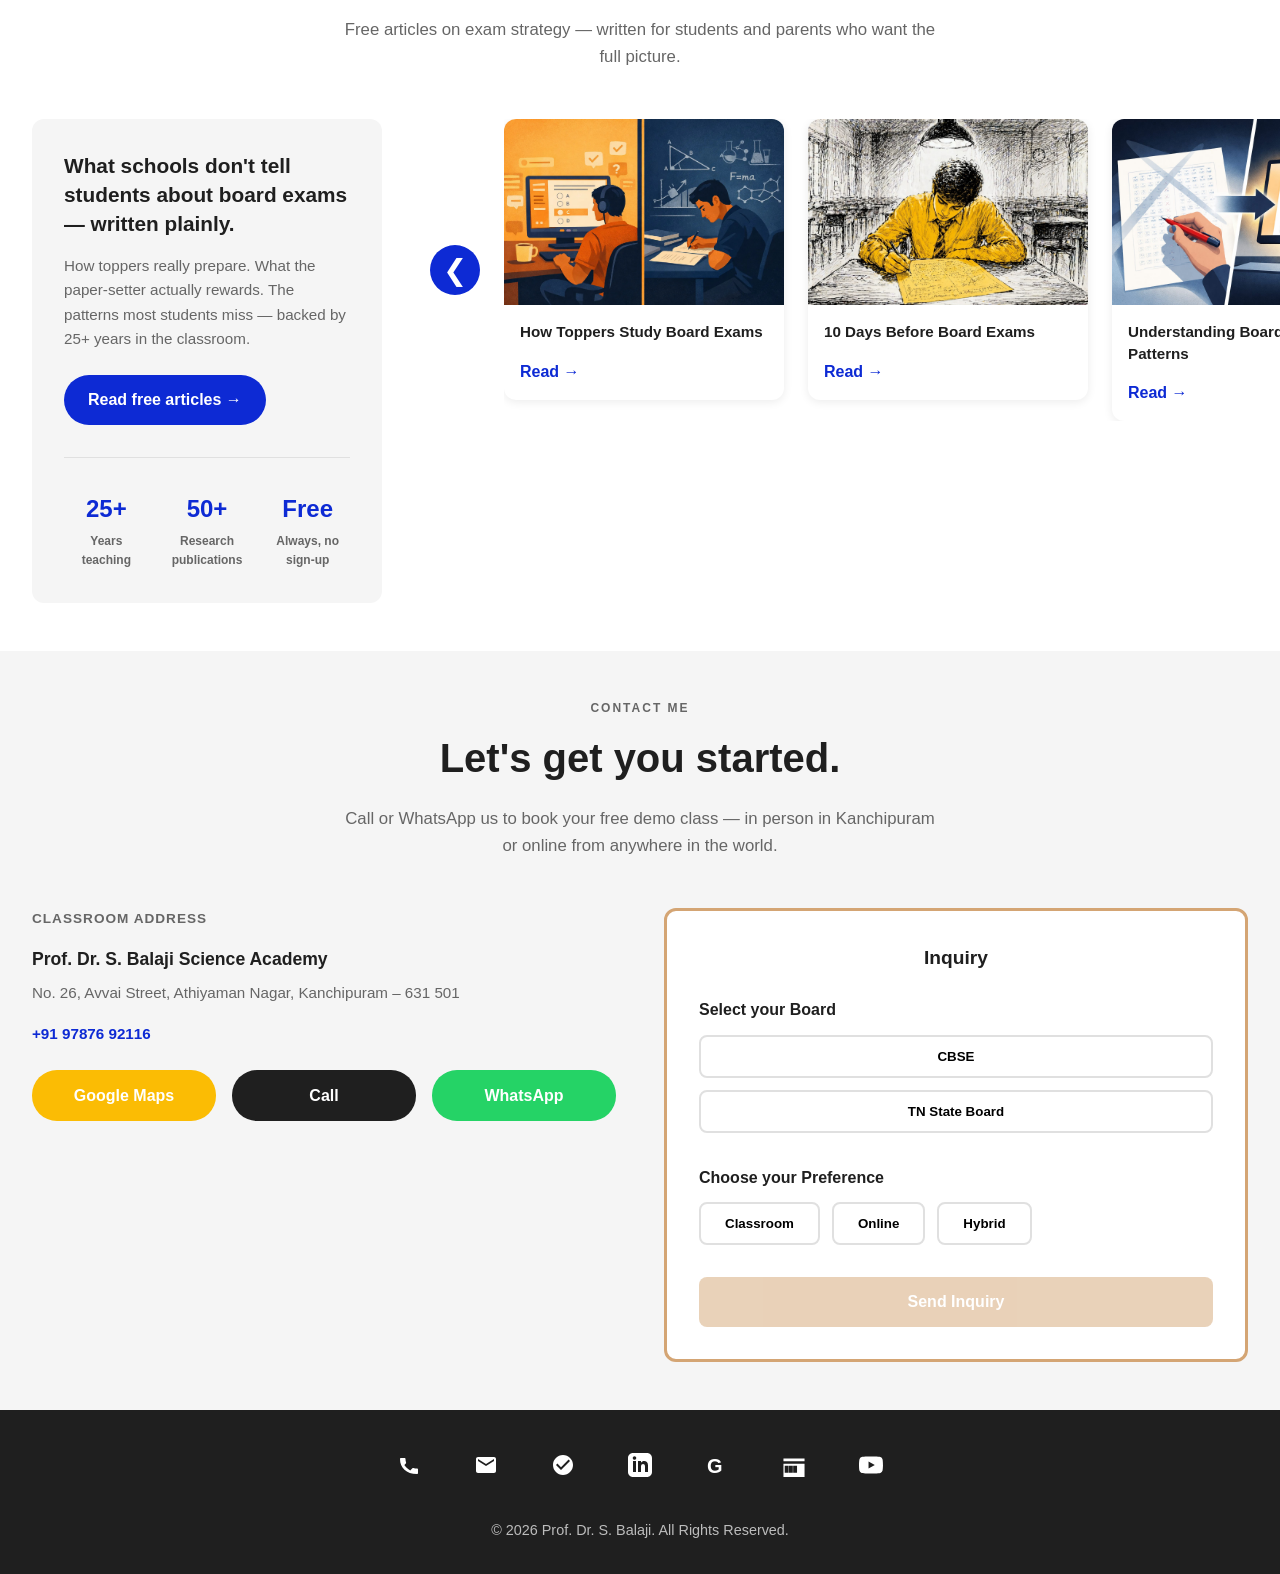
==== commit 08554197: "Add files via upload" ====
--- a/index.html
+++ b/index.html
@@ -43,9 +43,18 @@
     <!-- HERO -->
     <section class="hero" id="home">
         <div class="hero-grid"></div>
+        
+        <!-- Floating Badges -->
+        <div class="floating-badge badge-1">Board-focus only!</div>
+        <div class="floating-badge badge-2">Free demo class</div>
+        <div class="floating-badge badge-3">CBSE</div>
+        <div class="floating-badge badge-4">Online & Classroom</div>
+
         <div class="hero-content">
+            <div class="hero-pill">CLASS 12 · CBSE & TN STATE BOARD</div>
+            
             <h1 class="hero-title">
-                Score High in Board Exams.<br><span class="italic">No NEET/JEE distractions.</span>
+                <span class="blue-text">Score High</span> in Board Exams.<br><span class="italic">No NEET/JEE distractions.</span>
             </h1>
             <p class="hero-description">
                 Syllabus is same! But, Board Exams and Entrance Exams needs different strategies to succeed. Most students realise this too late.
@@ -54,14 +63,8 @@
                 Most coaching is built for entrance exams. We're built for board exams — the one result that shapes your percentage, your college, and your future.
             </p>
             <div class="hero-buttons">
-                <a href="tel:+919787692116" class="btn btn-primary">Book free demo <span>→</span></a>
-                <a href="#courses-section" class="btn btn-secondary">See Courses <span>▶</span></a>
-            </div>
-            <div class="hero-badges">
-                <div class="badge">Board-focus only!</div>
-                <div class="badge">Free demo class</div>
-                <div class="badge">CBSE · TN State Board</div>
-                <div class="badge">Online & Classroom</div>
+                <a href="tel:+919787692116" class="btn btn-primary">Book free demo</a>
+                <a href="#courses-section" class="btn btn-secondary">See Courses</a>
             </div>
 
             <!-- Papers Grid -->
@@ -132,19 +135,15 @@
                     <p class="course-subjects">PHYSICS & CHEMISTRY</p>
                     <p class="course-description">Complete NCERT syllabus, <strong>concept-first teaching</strong>, and <strong>regular practice tests</strong>. Walk into your board exam confident and prepared.</p>
                     <div class="batch-timings">
-                        <div class="batch">
-                            <span class="calendar">📅</span>
-                            <div>
-                                <p><strong>Weekday Batch — Mon To Sat</strong></p>
-                                <p>5:30 AM – 6:30 AM</p>
-                            </div>
-                        </div>
-                        <div class="batch">
-                            <span class="calendar">📅</span>
-                            <div>
-                                <p><strong>Weekend Batch — Sat & Sun</strong></p>
-                                <p>Sat 6:00 PM – 8:30 PM | Sun 6:00 AM – 8:30 AM</p>
-                            </div>
+                        <div class="batch-left">
+                            <p class="batch-title">Weekday Batch</p>
+                            <p class="batch-days">Mon to Sat</p>
+                            <p class="batch-time">5:30 AM – 6:30 AM</p>
+                        </div>
+                        <div class="batch-divider">|</div>
+                        <div class="batch-right">
+                            <p class="batch-title">Weekend Batch</p>
+                            <p class="batch-schedule">Sat 6:00 PM – 8:30 PM<br>Sun 6:00 AM – 8:30 AM</p>
                         </div>
                     </div>
                     <a href="https://wa.me/919787692116" class="course-cta">Attend Free Demo →</a>
@@ -160,13 +159,11 @@
                     <p class="course-class">Class 12</p>
                     <p class="course-subjects">PHYSICS & CHEMISTRY</p>
                     <p class="course-description">Complete TN State Board syllabus, <strong>concept-first teaching</strong>, and <strong>regular practice tests</strong>. Walk into your board exam confident and prepared.</p>
-                    <div class="batch-timings">
-                        <div class="batch">
-                            <span class="calendar">📅</span>
-                            <div>
-                                <p><strong>Weekday Batch — Mon To Sat</strong></p>
-                                <p>6:30 AM – 7:30 AM</p>
-                            </div>
+                    <div class="batch-timings batch-single">
+                        <div class="batch-center">
+                            <p class="batch-title">Weekday Batch</p>
+                            <p class="batch-days">Mon to Sat</p>
+                            <p class="batch-time">6:30 AM – 7:30 AM</p>
                         </div>
                     </div>
                     <a href="https://wa.me/919787692116" class="course-cta">Attend Free Demo →</a>
@@ -414,42 +411,42 @@
                                     <img src="assets/images/article1.jpg" alt="Article 1" loading="lazy">
                                 </div>
                                 <p class="article-title">How Toppers Study Board Exams</p>
-                                <a href="https://profbalaji.substack.com/" class="article-link">Read →</a>
+                                <a href="https://open.substack.com/pub/profbalaji/p/board-exam-strategy?r=88mkmt&utm_campaign=post&utm_medium=web" class="article-link">Read →</a>
                             </div>
                             <div class="carousel-item">
                                 <div class="article-thumbnail">
                                     <img src="assets/images/article2.jpg" alt="Article 2" loading="lazy">
                                 </div>
                                 <p class="article-title">10 Days Before Board Exams</p>
-                                <a href="https://profbalaji.substack.com/" class="article-link">Read →</a>
+                                <a href="https://open.substack.com/pub/profbalaji/p/physics-cbse-strategy?r=88mkmt&utm_campaign=post&utm_medium=web" class="article-link">Read →</a>
                             </div>
                             <div class="carousel-item">
                                 <div class="article-thumbnail">
                                     <img src="assets/images/article3.jpg" alt="Article 3" loading="lazy">
                                 </div>
                                 <p class="article-title">Understanding Board Exam Patterns</p>
-                                <a href="https://profbalaji.substack.com/" class="article-link">Read →</a>
+                                <a href="https://open.substack.com/pub/profbalaji/p/how-answer-sheets-are-corrected-cbse-board-exams?r=88mkmt&utm_campaign=post&utm_medium=web" class="article-link">Read →</a>
                             </div>
                             <div class="carousel-item">
                                 <div class="article-thumbnail">
                                     <img src="assets/images/article4.jpg" alt="Article 4" loading="lazy">
                                 </div>
                                 <p class="article-title">Time Management Tips</p>
-                                <a href="https://profbalaji.substack.com/" class="article-link">Read →</a>
+                                <a href="https://open.substack.com/pub/profbalaji/p/class-10-science-get-started?r=88mkmt&utm_campaign=post&utm_medium=web" class="article-link">Read →</a>
                             </div>
                             <div class="carousel-item">
                                 <div class="article-thumbnail">
                                     <img src="assets/images/article5.jpg" alt="Article 5" loading="lazy">
                                 </div>
                                 <p class="article-title">Revision Strategies</p>
-                                <a href="https://profbalaji.substack.com/" class="article-link">Read →</a>
+                                <a href="https://open.substack.com/pub/profbalaji/p/nobody-told-you-this-about-class-12?r=88mkmt&utm_campaign=post&utm_medium=web" class="article-link">Read →</a>
                             </div>
                             <div class="carousel-item">
                                 <div class="article-thumbnail">
                                     <img src="assets/images/article6.jpg" alt="Article 6" loading="lazy">
                                 </div>
                                 <p class="article-title">Stress Management for Exams</p>
-                                <a href="https://profbalaji.substack.com/" class="article-link">Read →</a>
+                                <a href="https://open.substack.com/pub/profbalaji/p/physics-95-cbse-class-12?r=88mkmt&utm_campaign=post&utm_medium=web" class="article-link">Read →</a>
                             </div>
                         </div>
                     </div>
@@ -494,7 +491,7 @@
 
                         <div class="form-group">
                             <label>Choose your Preference</label>
-                            <div class="form-buttons">
+                            <div class="form-buttons form-buttons-row">
                                 <button type="button" class="form-btn" data-select="mode" data-value="classroom">Classroom</button>
                                 <button type="button" class="form-btn" data-select="mode" data-value="online">Online</button>
                                 <button type="button" class="form-btn" data-select="mode" data-value="hybrid">Hybrid</button>
@@ -523,7 +520,7 @@
             </a>
             <a href="https://g.co/kgs/EkVWVxL" class="footer-icon business" title="Google Business">
                 <svg viewBox="0 0 24 24" xmlns="http://www.w3.org/2000/svg">
-                    <path d="M12 2C6.48 2 2 6.48 2 12s4.48 10 10 10 10-4.48 10-10S17.52 2 12 2zm0 18c-4.41 0-8-3.59-8-8s3.59-8 8-8 8 3.59 8 8-3.59 8-8 8zm3.5-9c.83 0 1.5-.67 1.5-1.5S16.33 8 15.5 8 14 8.67 14 9.5s.67 1.5 1.5 1.5zm-7 0c.83 0 1.5-.67 1.5-1.5S9.33 8 8.5 8 7 8.67 7 9.5 7.67 11 8.5 11zm3.5 6.5c2.33 0 4.31-1.46 5.11-3.5H6.89c.8 2.04 2.78 3.5 5.11 3.5z"/>
+                    <path d="M12 2C6.48 2 2 6.48 2 12s4.48 10 10 10 10-4.48 10-10S17.52 2 12 2zm-2 15l-5-5 1.41-1.41L10 14.17l7.59-7.59L19 8l-9 9z"/>
                 </svg>
             </a>
             <a href="https://www.linkedin.com/in/profdrsbalaji" class="footer-icon linkedin" title="LinkedIn">
@@ -533,13 +530,12 @@
             </a>
             <a href="https://scholar.google.co.kr/citations?hl=en&pli=1&user=9NAUZ5MAAAAJ" class="footer-icon scholar" title="Google Scholar">
                 <svg viewBox="0 0 24 24" xmlns="http://www.w3.org/2000/svg">
-                    <path d="M12 1L2 7v6c0 5.55 3.84 10.74 9 12 5.16-1.26 9-6.45 9-12V7l-10-6zm0 10.99h7c-.53 4.12-3.28 7.72-7 8.77V12H5V8.21L12 4v7.99z"/>
+                    <text x="2" y="20" font-size="20" font-weight="bold">G</text>
                 </svg>
             </a>
             <a href="https://profbalaji.substack.com/" class="footer-icon substack" title="Substack">
                 <svg viewBox="0 0 24 24" xmlns="http://www.w3.org/2000/svg">
-                    <rect x="3" y="2" width="18" height="5" fill="currentColor"/>
-                    <polygon points="3,7 3,22 7,19 7,9 21,9 21,7" fill="currentColor"/>
+                    <path d="M22.539 8.242H1.46V5.406h21.08v2.836zM1.46 10.812V24h21.08V10.812H1.46zM6.584 19.75h-3.86v-7.05h3.86v7.05zm4.224 0h-3.861v-7.05h3.86v7.05zm4.224 0h-3.86v-7.05h3.86v7.05z"/>
                 </svg>
             </a>
             <a href="https://www.youtube.com/@CBSEdigest" class="footer-icon youtube" title="YouTube">
--- a/styles.css
+++ b/styles.css
@@ -1,19 +1,14 @@
-/* CSS VARIABLES */
 :root {
     --primary-blue: #0d2ad4;
-    --teal: #049a8f;
-    --gold: #edb538;
-    --dark-navy: #0d2955;
+    --dark-blue: #0a1fa8;
     --light-gray: #f5f5f5;
-    --off-white: #fafafa;
-    --text-dark: #1a1a1a;
+    --border-light: #e0e0e0;
+    --text-dark: #1f1f1f;
     --text-light: #666;
-    --border-light: #e0e0e0;
-    --whatsapp-green: #25D366;
-    --transition: all 0.3s cubic-bezier(0.25, 0.46, 0.45, 0.94);
-}
-
-/* GLOBAL */
+    --transition: all 0.3s cubic-bezier(0.4, 0, 0.2, 1);
+    --yellow-mustard: #d4a574;
+}
+
 * {
     margin: 0;
     padding: 0;
@@ -25,63 +20,57 @@
 }
 
 body {
-    font-family: -apple-system, BlinkMacSystemFont, 'Segoe UI', Roboto, Oxygen, Ubuntu, Cantarell, sans-serif;
+    font-family: -apple-system, BlinkMacSystemFont, 'Segoe UI', Roboto, 'Helvetica Neue', Arial, sans-serif;
     color: var(--text-dark);
-    background: #fff;
     line-height: 1.6;
-    overflow-x: hidden;
-}
-
-/* HEADER */
+    background: white;
+}
+
+/* HEADER - FIXED */
 .header {
     position: fixed;
     top: 0;
     left: 0;
     right: 0;
-    background: rgba(255, 255, 255, 0.95);
-    backdrop-filter: blur(10px);
+    background: white;
     z-index: 1000;
     border-bottom: 1px solid var(--border-light);
 }
 
 .header-container {
-    max-width: 1200px;
+    max-width: 1400px;
     margin: 0 auto;
     padding: 1rem 2rem;
     display: flex;
+    justify-content: space-between;
     align-items: center;
-    justify-content: space-between;
 }
 
 .logo {
+    font-weight: 800;
     font-size: 0.95rem;
-    font-weight: 700;
     letter-spacing: 0.5px;
     cursor: pointer;
     transition: var(--transition);
-    color: var(--text-dark);
 }
 
 .logo:hover {
     color: var(--primary-blue);
-    font-weight: 700;
-}
-
-/* DESKTOP NAV */
+}
+
 .nav-desktop {
     display: flex;
-    gap: 2.5rem;
+    gap: 2rem;
     align-items: center;
 }
 
 .nav-link {
+    text-decoration: none;
+    color: var(--text-dark);
+    font-weight: 500;
     font-size: 0.95rem;
-    color: var(--text-dark);
-    text-decoration: none;
     transition: var(--transition);
     position: relative;
-    padding-bottom: 0.25rem;
-    font-weight: 500;
 }
 
 .nav-link:hover {
@@ -89,197 +78,195 @@
     font-weight: 700;
 }
 
-.nav-link.active::after {
-    content: '';
-    position: absolute;
-    bottom: -8px;
-    left: 50%;
-    transform: translateX(-50%);
-    width: 6px;
-    height: 3px;
-    background: var(--primary-blue);
-    border-radius: 2px;
-}
-
 .nav-cta {
     background: var(--primary-blue);
-    color: white !important;
-    padding: 0.6rem 1.5rem;
+    color: white;
+    padding: 0.7rem 1.5rem;
     border-radius: 25px;
     text-decoration: none;
-    font-size: 0.9rem;
-    font-weight: 500;
-    transition: var(--transition);
-    border: none;
-    cursor: pointer;
+    font-weight: 700;
+    transition: var(--transition);
 }
 
 .nav-cta:hover {
-    background: #0a1fa8;
+    background: var(--dark-blue);
     transform: scale(1.08);
     box-shadow: 0 8px 20px rgba(13, 42, 212, 0.3);
 }
 
-/* MOBILE NAV */
 .hamburger {
     display: none;
     flex-direction: column;
-    gap: 6px;
     background: none;
     border: none;
     cursor: pointer;
+    gap: 5px;
 }
 
 .hamburger span {
-    width: 25px;
-    height: 2.5px;
+    width: 24px;
+    height: 2px;
     background: var(--text-dark);
     transition: var(--transition);
-    border-radius: 2px;
-}
-
-.hamburger.active span:nth-child(1) {
-    transform: rotate(45deg) translate(8px, 8px);
-}
-
-.hamburger.active span:nth-child(2) {
-    opacity: 0;
-}
-
-.hamburger.active span:nth-child(3) {
-    transform: rotate(-45deg) translate(8px, -8px);
 }
 
 .nav-mobile {
+    display: none;
     position: fixed;
+    left: 0;
     top: 0;
-    left: -100%;
-    width: 100%;
+    width: 80%;
     height: 100vh;
-    background: rgba(255, 255, 255, 0.98);
-    backdrop-filter: blur(10px);
-    display: flex;
+    background: white;
     flex-direction: column;
-    gap: 1.5rem;
-    padding: 6rem 2rem 2rem;
-    transition: left 0.3s ease;
+    padding: 2rem;
+    gap: 1rem;
     z-index: 999;
+    transform: translateX(-100%);
+    transition: transform 0.3s ease;
 }
 
 .nav-mobile.active {
-    left: 0;
+    transform: translateX(0);
 }
 
 .close-menu {
-    position: absolute;
-    top: 1.5rem;
-    right: 2rem;
+    align-self: flex-end;
     background: none;
     border: none;
     font-size: 1.5rem;
     cursor: pointer;
+    margin-bottom: 1rem;
+}
+
+.nav-link-mobile {
+    text-decoration: none;
     color: var(--text-dark);
-}
-
-.nav-link-mobile {
-    font-size: 1.1rem;
-    color: var(--text-dark);
-    text-decoration: none;
-    padding: 0.75rem 0;
-    border-bottom: 1px solid var(--border-light);
-    transition: var(--transition);
-}
-
-.nav-link-mobile:hover {
-    color: var(--primary-blue);
-    font-weight: 700;
+    font-weight: 500;
+    padding: 1rem 0;
 }
 
 .cta-mobile {
     background: var(--primary-blue);
-    color: white !important;
-    padding: 0.75rem 1.5rem;
-    border-radius: 25px;
+    color: white;
+    padding: 1rem;
+    border-radius: 8px;
     text-align: center;
-    border: none;
-    margin-top: 1rem;
-    cursor: pointer;
+}
+
+@media (max-width: 1024px) {
+    .nav-desktop {
+        display: none;
+    }
+
+    .hamburger {
+        display: flex;
+    }
+
+    .nav-mobile {
+        display: flex;
+    }
+}
+
+/* BODY PADDING FOR FIXED HEADER */
+body {
+    padding-top: 60px;
 }
 
 /* HERO SECTION */
 .hero {
+    position: relative;
     min-height: 100vh;
     display: flex;
     align-items: center;
     justify-content: center;
-    position: relative;
-    margin-top: 60px;
-    background: linear-gradient(135deg, #ffffff 0%, #fafafa 100%);
+    background: linear-gradient(135deg, #ffffff 0%, #f5f5f5 100%);
     overflow: hidden;
+    padding: 2rem 1rem;
 }
 
 .hero-grid {
     position: absolute;
-    top: 0;
-    left: 0;
-    width: 100%;
-    height: 100%;
+    inset: 0;
     background-image: 
-        linear-gradient(0deg, transparent 24%, rgba(200, 200, 200, 0.05) 25%, rgba(200, 200, 200, 0.05) 26%, transparent 27%, transparent 74%, rgba(200, 200, 200, 0.05) 75%, rgba(200, 200, 200, 0.05) 76%, transparent 77%, transparent),
-        linear-gradient(90deg, transparent 24%, rgba(200, 200, 200, 0.05) 25%, rgba(200, 200, 200, 0.05) 26%, transparent 27%, transparent 74%, rgba(200, 200, 200, 0.05) 75%, rgba(200, 200, 200, 0.05) 76%, transparent 77%, transparent);
-    background-size: 50px 50px;
-    opacity: 0.5;
+        radial-gradient(circle at 20% 50%, rgba(13, 42, 212, 0.05) 0%, transparent 50%),
+        radial-gradient(circle at 80% 80%, rgba(13, 42, 212, 0.03) 0%, transparent 50%);
+    pointer-events: none;
 }
 
 .hero-content {
     position: relative;
     z-index: 2;
     max-width: 900px;
-    margin: 0 auto;
-    padding: 2rem;
     text-align: center;
+    animation: fadeInUp 0.8s ease-out;
+}
+
+@keyframes fadeInUp {
+    from {
+        opacity: 0;
+        transform: translateY(30px);
+    }
+    to {
+        opacity: 1;
+        transform: translateY(0);
+    }
+}
+
+.hero-pill {
+    display: inline-block;
+    background: var(--light-gray);
+    padding: 0.5rem 1.2rem;
+    border-radius: 20px;
+    font-size: 0.75rem;
+    font-weight: 700;
+    letter-spacing: 1px;
+    margin-bottom: 1.5rem;
+    color: var(--text-light);
 }
 
 .hero-title {
-    font-size: clamp(2rem, 5vw, 3.5rem);
+    font-size: 3.5rem;
     font-weight: 800;
     line-height: 1.2;
     margin-bottom: 1.5rem;
-    color: var(--text-dark);
-}
-
-.hero-title .italic {
+    letter-spacing: -1px;
+}
+
+.blue-text {
+    color: var(--primary-blue);
+}
+
+.italic {
     font-style: italic;
-    font-weight: 600;
+    font-weight: 500;
+    color: var(--text-light);
 }
 
 .hero-description {
-    font-size: clamp(1rem, 2vw, 1.1rem);
-    color: var(--text-light);
-    margin-bottom: 1.25rem;
-    line-height: 1.8;
+    font-size: 1.1rem;
+    color: var(--text-light);
+    margin-bottom: 1rem;
+    line-height: 1.7;
 }
 
 .hero-buttons {
     display: flex;
-    gap: 1.5rem;
+    gap: 1rem;
     justify-content: center;
-    margin: 2.5rem 0;
+    margin: 2rem 0;
     flex-wrap: wrap;
 }
 
 .btn {
     padding: 1rem 2rem;
-    border-radius: 25px;
+    border: none;
+    border-radius: 50px;
+    font-weight: 700;
     text-decoration: none;
-    font-weight: 600;
+    cursor: pointer;
+    transition: var(--transition);
     font-size: 1rem;
-    transition: var(--transition);
-    display: inline-flex;
-    align-items: center;
-    gap: 0.75rem;
-    border: none;
-    cursor: pointer;
 }
 
 .btn-primary {
@@ -288,13 +275,13 @@
 }
 
 .btn-primary:hover {
-    background: #0a1fa8;
+    background: var(--dark-blue);
     transform: scale(1.08);
-    box-shadow: 0 12px 30px rgba(13, 42, 212, 0.4);
+    box-shadow: 0 12px 24px rgba(13, 42, 212, 0.3);
 }
 
 .btn-secondary {
-    background: transparent;
+    background: white;
     color: var(--primary-blue);
     border: 2px solid var(--primary-blue);
 }
@@ -303,92 +290,57 @@
     background: var(--primary-blue);
     color: white;
     transform: scale(1.08);
-    box-shadow: 0 8px 20px rgba(13, 42, 212, 0.2);
-}
-
-.hero-badges {
-    display: flex;
-    flex-wrap: wrap;
-    gap: 1rem;
-    justify-content: center;
-    margin: 2.5rem 0;
-}
-
-.badge {
-    background: white;
-    padding: 0.75rem 1.5rem;
-    border-radius: 20px;
-    font-size: 0.9rem;
-    color: var(--text-dark);
-    box-shadow: 0 2px 8px rgba(0, 0, 0, 0.08);
 }
 
 .papers-grid {
     display: grid;
-    grid-template-columns: repeat(auto-fit, minmax(100px, 1fr));
-    gap: 1.5rem;
+    grid-template-columns: repeat(3, 1fr);
+    gap: 2rem;
     margin: 3rem 0;
-    max-width: 400px;
+    max-width: 500px;
     margin-left: auto;
     margin-right: auto;
 }
 
 .paper {
-    background: white;
-    padding: 1.5rem;
-    border-radius: 12px;
-    box-shadow: 0 4px 15px rgba(0, 0, 0, 0.08);
     text-align: center;
-    transition: var(--transition);
-}
-
-.paper:hover {
-    transform: scale(1.05);
-    box-shadow: 0 8px 25px rgba(0, 0, 0, 0.12);
-}
-
-.paper {
     font-size: 1.8rem;
-    font-weight: 700;
+    font-weight: 800;
     color: var(--primary-blue);
-    display: flex;
-    flex-direction: column;
-    align-items: center;
 }
 
 .paper span {
+    display: block;
     font-size: 0.75rem;
     font-weight: 600;
     color: var(--text-light);
     margin-top: 0.5rem;
-    text-transform: uppercase;
 }
 
 .name-card {
     background: white;
+    border: 1px solid var(--border-light);
+    border-radius: 12px;
     padding: 1.5rem;
-    border-radius: 12px;
-    box-shadow: 0 4px 15px rgba(0, 0, 0, 0.08);
-    margin-top: 3rem;
-    max-width: 350px;
+    margin-top: 2rem;
+    max-width: 600px;
     margin-left: auto;
     margin-right: auto;
+    box-shadow: 0 4px 12px rgba(0, 0, 0, 0.05);
 }
 
 .name-card h3 {
-    font-size: 1.5rem;
-    font-weight: 700;
-    margin-bottom: 0.5rem;
-}
-
-.name-card .degree {
+    font-size: 1.3rem;
+    margin-bottom: 0.25rem;
+}
+
+.degree {
     font-size: 0.85rem;
+    color: var(--text-light);
     font-weight: 500;
-    color: var(--text-light);
-    margin-left: 0.5rem;
-}
-
-.name-card .meta {
+}
+
+.meta {
     font-size: 0.9rem;
     color: var(--text-light);
     margin-bottom: 1rem;
@@ -396,25 +348,83 @@
 
 .subjects-pills {
     display: flex;
+    gap: 0.75rem;
+    justify-content: center;
     flex-wrap: wrap;
-    gap: 0.5rem;
-    justify-content: center;
 }
 
 .pill {
     background: var(--light-gray);
     padding: 0.5rem 1rem;
     border-radius: 20px;
-    font-size: 0.8rem;
+    font-size: 0.85rem;
+    color: var(--text-dark);
     font-weight: 600;
-    color: var(--text-dark);
-}
-
-/* SECTION HEADER */
+}
+
+/* FLOATING BADGES - PARALLAX */
+.floating-badge {
+    position: fixed;
+    padding: 0.75rem 1.5rem;
+    border-radius: 50px;
+    font-weight: 700;
+    font-size: 0.85rem;
+    z-index: 5;
+    pointer-events: none;
+    white-space: nowrap;
+}
+
+.badge-1 {
+    top: 15%;
+    left: 10%;
+    background: #e8f4ff;
+    color: var(--primary-blue);
+}
+
+.badge-2 {
+    top: 25%;
+    right: 10%;
+    background: #fff4e8;
+    color: #ff9800;
+}
+
+.badge-3 {
+    bottom: 30%;
+    left: 8%;
+    background: #e8ffe8;
+    color: #4caf50;
+}
+
+.badge-4 {
+    bottom: 20%;
+    right: 8%;
+    background: #ffe8f4;
+    color: #e91e63;
+}
+
+@media (max-width: 768px) {
+    .floating-badge {
+        display: none;
+    }
+
+    .hero-title {
+        font-size: 2rem;
+    }
+
+    .hero-buttons {
+        flex-direction: column;
+    }
+
+    .btn {
+        width: 100%;
+    }
+}
+
+/* SECTIONS */
 .section-container {
-    max-width: 1200px;
+    max-width: 1400px;
     margin: 0 auto;
-    padding: 4rem 2rem;
+    padding: 3rem 2rem;
 }
 
 .section-header {
@@ -423,327 +433,315 @@
 }
 
 .section-label {
-    font-size: 0.8rem;
+    font-size: 0.75rem;
+    font-weight: 800;
     letter-spacing: 2px;
+    color: var(--text-light);
     text-transform: uppercase;
-    color: var(--text-light);
-    font-weight: 600;
     margin-bottom: 0.5rem;
 }
 
 .section-title {
-    font-size: clamp(1.8rem, 4vw, 2.8rem);
+    font-size: 2.5rem;
     font-weight: 800;
     margin-bottom: 1rem;
-    color: var(--text-dark);
 }
 
 .section-subtitle {
-    font-size: clamp(0.95rem, 1.5vw, 1.1rem);
+    font-size: 1.05rem;
     color: var(--text-light);
     max-width: 600px;
     margin: 0 auto;
+}
+
+/* ABOUT */
+.about {
+    background: var(--light-gray);
+}
+
+.about-content {
+    background: white;
+    border-radius: 12px;
+    padding: 2rem;
+    max-width: 700px;
+    margin: 0 auto;
+}
+
+.about-content p {
+    margin-bottom: 1rem;
     line-height: 1.8;
-    font-style: italic;
-}
-
-/* ABOUT SECTION */
-.about {
-    background: white;
-}
-
-.about-content {
-    max-width: 800px;
-    margin: 0 auto;
-    font-size: 1.05rem;
-    line-height: 1.8;
-    color: var(--text-light);
-}
-
-.about-content p {
-    margin-bottom: 1.5rem;
 }
 
 .read-more-content {
     max-height: 0;
     overflow: hidden;
-    transition: max-height 0.3s ease;
-}
-
-.read-more-content.active {
-    max-height: 500px;
+    transition: max-height 0.4s ease-out;
+}
+
+.read-more-content.expanded {
+    max-height: 1000px;
 }
 
 .read-more-btn {
     background: none;
+    border: none;
     color: var(--primary-blue);
-    border: none;
-    padding: 0;
+    text-decoration: underline;
+    font-weight: 700;
     cursor: pointer;
-    font-weight: 600;
-    font-size: 0.95rem;
-    text-decoration: underline;
-    transition: var(--transition);
     margin: 1.5rem 0;
+    transition: var(--transition);
 }
 
 .read-more-btn:hover {
-    color: #0a1fa8;
+    color: var(--dark-blue);
 }
 
 .about-cta {
-    margin-top: 2.5rem;
     text-align: center;
+    margin-top: 2rem;
 }
 
 .linkedin-btn {
     display: inline-block;
-    background: #0A66C2;
-    color: white;
-    padding: 0.75rem 2rem;
+    background: var(--primary-blue);
+    color: white;
+    padding: 0.8rem 1.8rem;
     border-radius: 25px;
     text-decoration: none;
-    font-weight: 600;
-    transition: var(--transition);
-    border: none;
-    cursor: pointer;
+    font-weight: 700;
+    transition: var(--transition);
 }
 
 .linkedin-btn:hover {
-    background: #084a98;
+    background: var(--dark-blue);
     transform: scale(1.08);
-    box-shadow: 0 8px 20px rgba(10, 102, 194, 0.3);
-}
-
-/* COURSES SECTION */
+}
+
+/* COURSES */
 .courses {
-    background: var(--light-gray);
+    background: white;
 }
 
 .courses-grid {
     display: grid;
-    grid-template-columns: repeat(auto-fit, minmax(320px, 1fr));
+    grid-template-columns: repeat(2, 1fr);
     gap: 2rem;
     margin-bottom: 3rem;
 }
 
 .course-card {
     background: white;
+    border: 1px solid var(--border-light);
+    border-radius: 12px;
     padding: 2rem;
-    border-radius: 12px;
-    box-shadow: 0 2px 10px rgba(0, 0, 0, 0.08);
     transition: var(--transition);
 }
 
 .course-card:hover {
-    transform: scale(1.05);
-    box-shadow: 0 12px 30px rgba(0, 0, 0, 0.15);
+    box-shadow: 0 12px 30px rgba(0, 0, 0, 0.1);
+    transform: translateY(-5px);
 }
 
 .pill-group {
     display: flex;
-    gap: 0.75rem;
-    margin-bottom: 1.5rem;
+    gap: 0.5rem;
+    margin-bottom: 1rem;
     flex-wrap: wrap;
 }
 
 .pill-badge {
     background: var(--light-gray);
     padding: 0.4rem 0.9rem;
-    border-radius: 15px;
-    font-size: 0.75rem;
-    font-weight: 700;
-    text-transform: uppercase;
-    color: var(--text-dark);
+    border-radius: 20px;
+    font-size: 0.7rem;
+    font-weight: 700;
+    letter-spacing: 0.5px;
+    color: var(--text-light);
 }
 
 .course-board {
-    font-size: 1.8rem;
+    font-size: 1.5rem;
     font-weight: 800;
     color: var(--primary-blue);
     margin-bottom: 0.25rem;
 }
 
 .course-board.tnboard {
-    color: var(--teal);
+    color: #00897b;
 }
 
 .course-class {
-    font-size: 1.2rem;
-    font-weight: 700;
-    font-style: italic;
+    font-size: 0.9rem;
+    color: var(--text-light);
+    margin-bottom: 0.5rem;
+}
+
+.course-subjects {
+    font-size: 0.85rem;
+    font-weight: 700;
+    color: var(--text-light);
+    margin-bottom: 1rem;
+}
+
+.course-description {
+    font-size: 0.95rem;
+    color: var(--text-light);
+    margin-bottom: 1.5rem;
+    line-height: 1.7;
+}
+
+.batch-timings {
+    display: grid;
+    grid-template-columns: 1fr auto 1fr;
+    gap: 1rem;
+    padding: 1rem;
+    background: var(--light-gray);
+    border-radius: 8px;
+    margin-bottom: 1.5rem;
+    align-items: center;
+}
+
+.batch-left, .batch-right, .batch-center {
+    text-align: center;
+}
+
+.batch-title {
+    font-weight: 700;
+    font-size: 0.9rem;
     color: var(--text-dark);
     margin-bottom: 0.5rem;
 }
 
-.course-subjects {
-    font-size: 0.8rem;
-    text-transform: uppercase;
-    letter-spacing: 1px;
+.batch-days {
+    font-size: 0.85rem;
+    color: var(--text-light);
+}
+
+.batch-time {
+    font-size: 0.85rem;
     color: var(--text-light);
     font-weight: 600;
-    margin-bottom: 1rem;
-}
-
-.course-description {
-    font-size: 0.95rem;
+}
+
+.batch-schedule {
+    font-size: 0.85rem;
     color: var(--text-light);
     line-height: 1.6;
-    margin-bottom: 1.5rem;
-}
-
-.course-description strong {
-    color: var(--text-dark);
-    font-weight: 600;
-}
-
-.batch-timings {
-    background: var(--off-white);
-    padding: 1.25rem;
-    border-radius: 8px;
-    margin-bottom: 1.5rem;
-}
-
-.batch {
-    display: flex;
-    gap: 1rem;
-    margin-bottom: 1rem;
-}
-
-.batch:last-child {
-    margin-bottom: 0;
-}
-
-.calendar {
+}
+
+.batch-divider {
     font-size: 1.5rem;
-}
-
-.batch p {
-    font-size: 0.9rem;
-    margin: 0;
-}
-
-.batch p:first-child {
-    font-weight: 600;
-    color: var(--text-dark);
-}
-
-.batch p:last-child {
-    color: var(--text-light);
-    font-size: 0.85rem;
+    color: var(--border-light);
+    line-height: 1;
+}
+
+.batch-single {
+    grid-template-columns: 1fr;
+}
+
+.batch-single .batch-divider {
+    display: none;
 }
 
 .course-cta {
-    display: block;
-    text-align: center;
+    display: inline-block;
     background: var(--primary-blue);
     color: white;
-    padding: 0.75rem 1.5rem;
+    padding: 0.8rem 1.5rem;
     border-radius: 25px;
     text-decoration: none;
-    font-weight: 600;
-    transition: var(--transition);
-    border: none;
-    cursor: pointer;
+    font-weight: 700;
+    transition: var(--transition);
+    width: 100%;
+    text-align: center;
 }
 
 .course-cta:hover {
-    background: #0a1fa8;
-    transform: scale(1.08);
-    box-shadow: 0 8px 20px rgba(13, 42, 212, 0.3);
-}
-
-/* CBSE DIGEST CARD */
+    background: var(--dark-blue);
+    transform: scale(1.05);
+}
+
 .cbse-digest-card {
-    background: linear-gradient(135deg, #667eea 0%, #764ba2 100%);
-    color: white;
-    padding: 2.5rem;
-    border-radius: 15px;
     display: grid;
     grid-template-columns: 1fr 1fr;
-    gap: 2rem;
+    gap: 3rem;
+    background: linear-gradient(135deg, #667eea 0%, #764ba2 100%);
+    color: white;
+    padding: 2.5rem;
+    border-radius: 12px;
     align-items: center;
-    margin-top: 3rem;
     cursor: pointer;
     transition: var(--transition);
 }
 
 .cbse-digest-card:hover {
-    transform: scale(1.05);
-    box-shadow: 0 20px 40px rgba(102, 126, 234, 0.4);
+    transform: translateY(-5px);
+    box-shadow: 0 20px 40px rgba(102, 126, 234, 0.3);
 }
 
 .digest-left h3 {
-    font-size: 2rem;
+    font-size: 1.8rem;
+    margin-bottom: 1.5rem;
     font-weight: 800;
+}
+
+.digest-flow {
+    display: flex;
+    gap: 0.5rem;
+    flex-wrap: wrap;
     margin-bottom: 1.5rem;
-}
-
-.digest-flow {
-    display: flex;
-    flex-wrap: wrap;
-    align-items: center;
-    gap: 0.75rem;
-    margin-bottom: 2rem;
+    font-size: 0.85rem;
+    line-height: 1.8;
 }
 
 .flow-item {
     background: rgba(255, 255, 255, 0.2);
-    padding: 0.75rem 1.25rem;
+    padding: 0.4rem 0.8rem;
     border-radius: 20px;
-    font-size: 0.85rem;
     font-weight: 600;
-    backdrop-filter: blur(10px);
 }
 
 .flow-arrow {
-    opacity: 0.8;
+    align-self: center;
+    font-weight: 700;
 }
 
 .digest-description {
-    font-size: 1rem;
-    line-height: 1.6;
     margin-bottom: 1.5rem;
-    opacity: 0.95;
+    line-height: 1.7;
 }
 
 .digest-cta {
     display: inline-block;
     background: white;
     color: #667eea;
-    padding: 0.75rem 1.5rem;
+    padding: 0.8rem 1.5rem;
     border-radius: 25px;
     text-decoration: none;
     font-weight: 700;
     transition: var(--transition);
-    border: none;
-    cursor: pointer;
 }
 
 .digest-cta:hover {
     transform: scale(1.08);
-    box-shadow: 0 8px 20px rgba(0, 0, 0, 0.2);
 }
 
 .digest-right {
-    display: flex;
-    justify-content: center;
+    position: relative;
 }
 
 .youtube-mockup {
     background: white;
-    border-radius: 12px;
+    border-radius: 8px;
     overflow: hidden;
-    box-shadow: 0 20px 60px rgba(0, 0, 0, 0.3);
-    width: 100%;
-    max-width: 350px;
+    color: var(--text-dark);
 }
 
 .video-player {
     position: relative;
     background: #000;
     aspect-ratio: 16 / 9;
-    overflow: hidden;
 }
 
 .video-player img {
@@ -754,126 +752,107 @@
 
 .play-icon {
     position: absolute;
-    top: 50%;
-    left: 50%;
-    transform: translate(-50%, -50%);
-    background: var(--primary-blue);
-    width: 50px;
-    height: 50px;
-    border-radius: 50%;
+    inset: 0;
     display: flex;
     align-items: center;
     justify-content: center;
-    color: white;
-    font-size: 1.5rem;
-    cursor: pointer;
-    transition: var(--transition);
-}
-
-.video-player:hover .play-icon {
-    background: #0a1fa8;
-    transform: translate(-50%, -50%) scale(1.1);
+    font-size: 3rem;
+    color: white;
+    background: rgba(0, 0, 0, 0.3);
 }
 
 .video-suggestions {
-    padding: 1rem;
-    background: white;
-    color: var(--text-dark);
+    padding: 0.75rem;
 }
 
 .video-title {
+    padding: 0.5rem 0;
     font-size: 0.85rem;
     font-weight: 600;
-    margin-bottom: 0.75rem;
-    color: var(--text-light);
+    border-bottom: 1px solid var(--border-light);
 }
 
 .suggestion-item {
+    padding: 0.5rem 0;
     font-size: 0.8rem;
-    padding: 0.5rem 0;
-    color: var(--text-light);
-    border-top: 1px solid var(--border-light);
-}
-
-.suggestion-item:first-child {
-    border-top: none;
-}
-
-/* MODES SECTION */
+    color: var(--text-light);
+}
+
+@media (max-width: 768px) {
+    .courses-grid {
+        grid-template-columns: 1fr;
+    }
+
+    .cbse-digest-card {
+        grid-template-columns: 1fr;
+        gap: 1.5rem;
+    }
+
+    .digest-left h3 {
+        font-size: 1.3rem;
+    }
+
+    .digest-flow {
+        font-size: 0.75rem;
+    }
+}
+
+/* MODES */
 .modes {
-    background: white;
+    background: var(--light-gray);
 }
 
 .modes-container {
     display: grid;
-    grid-template-columns: repeat(auto-fit, minmax(300px, 1fr));
+    grid-template-columns: repeat(3, 1fr);
     gap: 2rem;
+}
+
+.mode-card {
+    background: white;
+    border-radius: 12px;
+    overflow: hidden;
+    box-shadow: 0 4px 12px rgba(0, 0, 0, 0.08);
+    transition: var(--transition);
+}
+
+.mode-card:hover {
+    box-shadow: 0 12px 30px rgba(0, 0, 0, 0.12);
+    transform: translateY(-5px);
+}
+
+.mode-image {
     position: relative;
-}
-
-.mode-card {
-    background: white;
-    padding: 0;
-    border-radius: 15px;
-    box-shadow: 0 4px 20px rgba(0, 0, 0, 0.1);
-    transition: var(--transition);
+    height: 200px;
     overflow: hidden;
-    display: flex;
-    flex-direction: column;
-    height: 500px;
-}
-
-.mode-card.classroom {
-    border-top: 5px solid #FF6B6B;
-}
-
-.mode-card.online {
-    border-top: 5px solid var(--primary-blue);
-}
-
-.mode-card.hybrid {
-    border-top: 5px solid var(--gold);
-}
-
-.mode-card:hover {
-    transform: scale(1.05);
-    box-shadow: 0 12px 40px rgba(0, 0, 0, 0.15);
-}
-
-.mode-image {
-    width: 100%;
-    height: 150px;
-    background: linear-gradient(135deg, #f5f5f5 0%, #e8e8e8 100%);
-    display: flex;
-    align-items: center;
-    justify-content: center;
-    position: relative;
-    overflow: hidden;
+    background: #f0f0f0;
 }
 
 .mode-image img {
     width: 100%;
     height: 100%;
     object-fit: cover;
+    transition: var(--transition);
+}
+
+.mode-card:hover .mode-image img {
+    transform: scale(1.05);
 }
 
 .mode-image-title {
     position: absolute;
-    bottom: 15px;
+    bottom: 1rem;
     left: 50%;
     transform: translateX(-50%);
     color: white;
-    font-size: 1.3rem;
-    font-weight: 900;
-    text-transform: uppercase;
-    text-align: center;
-    text-shadow: -2px -2px 0 #000, 2px -2px 0 #000, -2px 2px 0 #000, 2px 2px 0 #000, -2px 0px 0 #000, 2px 0px 0 #000, 0px -2px 0 #000, 0px 2px 0 #000;
-    letter-spacing: 1.5px;
+    font-size: 1rem;
+    font-weight: 800;
+    text-shadow: 0 2px 8px rgba(0, 0, 0, 0.5);
+    white-space: nowrap;
 }
 
 .mode-card-content {
     padding: 1.5rem;
-    flex: 1;
     display: flex;
     flex-direction: column;
 }
@@ -881,8 +860,8 @@
 .mode-description {
     font-size: 0.95rem;
     color: var(--text-light);
+    margin-bottom: 1rem;
     line-height: 1.6;
-    margin-bottom: 1.25rem;
 }
 
 .mode-features {
@@ -892,104 +871,129 @@
 }
 
 .mode-features li {
-    padding: 0.6rem 0;
-    color: var(--text-light);
+    padding: 0.5rem 0;
     font-size: 0.9rem;
-    padding-left: 1.5rem;
-    position: relative;
+    color: var(--text-light);
+    line-height: 1.5;
 }
 
 .mode-features li::before {
-    content: '✓';
-    position: absolute;
-    left: 0;
+    content: '✓ ';
     color: var(--primary-blue);
     font-weight: bold;
+    margin-right: 0.5rem;
 }
 
 .mode-cta {
-    display: block;
-    text-align: center;
+    display: inline-block;
     background: var(--primary-blue);
     color: white;
     padding: 0.75rem 1.5rem;
     border-radius: 25px;
     text-decoration: none;
-    font-weight: 600;
-    transition: var(--transition);
-    border: none;
-    cursor: pointer;
-    align-self: center;
-    width: 90%;
+    font-weight: 700;
+    transition: var(--transition);
+    text-align: center;
 }
 
 .mode-cta:hover {
-    background: #0a1fa8;
+    background: var(--dark-blue);
     transform: scale(1.08);
-    box-shadow: 0 8px 20px rgba(13, 42, 212, 0.3);
-}
-
-/* FAQS SECTION */
+}
+
+/* MOBILE MODE CARDS - ACCORDION */
+@media (max-width: 768px) {
+    .modes-container {
+        display: flex;
+        flex-direction: column;
+        gap: 1.5rem;
+    }
+
+    .mode-card {
+        height: 140px;
+        cursor: pointer;
+        overflow: hidden;
+    }
+
+    .mode-card.expanded {
+        height: auto;
+    }
+
+    .mode-image {
+        height: 140px;
+    }
+
+    .mode-card-content {
+        display: none;
+        padding: 1.5rem;
+        background: white;
+    }
+
+    .mode-card.expanded .mode-card-content {
+        display: flex;
+    }
+
+    .mode-cta {
+        width: 100%;
+    }
+}
+
+/* FAQs */
 .faqs {
-    background: var(--light-gray);
+    background: white;
 }
 
 .faq-filters {
     display: flex;
     gap: 1rem;
     justify-content: center;
-    margin-bottom: 2.5rem;
+    margin-bottom: 2rem;
     flex-wrap: wrap;
 }
 
 .faq-filter-btn {
-    padding: 0.75rem 1.5rem;
+    padding: 0.6rem 1.5rem;
     border: 1px solid var(--border-light);
     background: white;
     border-radius: 25px;
     cursor: pointer;
     font-weight: 600;
-    font-size: 0.9rem;
     transition: var(--transition);
 }
 
 .faq-filter-btn.active {
+    background: var(--primary-blue);
+    color: white;
     border-color: var(--primary-blue);
-    background: var(--primary-blue);
-    color: white;
 }
 
 .faq-grid {
     display: grid;
-    grid-template-columns: repeat(auto-fit, minmax(300px, 1fr));
-    gap: 1.5rem;
+    grid-template-columns: 1fr;
+    gap: 1rem;
+    max-width: 800px;
+    margin: 0 auto;
 }
 
 .faq-item {
     background: white;
-    border-radius: 12px;
+    border: 1px solid var(--border-light);
+    border-radius: 8px;
     overflow: hidden;
-    transition: var(--transition);
 }
 
 .faq-item.hidden {
     display: none;
 }
 
-.faq-item.hidden.show {
-    display: block;
-}
-
 .faq-question {
     padding: 1.5rem;
-    background: white;
     display: flex;
     justify-content: space-between;
     align-items: center;
     cursor: pointer;
+    transition: var(--transition);
     user-select: none;
-    font-weight: 600;
-    color: var(--text-dark);
 }
 
 .faq-question:hover {
@@ -998,8 +1002,11 @@
 
 .faq-toggle {
     font-size: 1.5rem;
+    font-weight: 700;
+    color: var(--primary-blue);
     transition: transform 0.3s ease;
-    color: var(--primary-blue);
+    flex-shrink: 0;
+    margin-left: 1rem;
 }
 
 .faq-item.active .faq-toggle {
@@ -1009,20 +1016,16 @@
 .faq-answer {
     max-height: 0;
     overflow: hidden;
-    transition: max-height 0.3s ease;
-    padding: 0 1.5rem;
-    color: var(--text-light);
-    font-size: 0.95rem;
-    line-height: 1.6;
+    transition: max-height 0.3s ease-out;
+    background: var(--light-gray);
 }
 
 .faq-item.active .faq-answer {
     max-height: 500px;
-    padding: 1.5rem;
-    border-top: 1px solid var(--border-light);
-}
-
-/* BLOG SECTION */
+    padding: 0 1.5rem 1.5rem;
+}
+
+/* BLOG */
 .blog {
     background: white;
 }
@@ -1031,7 +1034,7 @@
     display: grid;
     grid-template-columns: 350px 1fr;
     gap: 3rem;
-    align-items: start;
+    align-items: flex-start;
 }
 
 .blog-card {
@@ -1070,7 +1073,7 @@
 }
 
 .blog-cta-link:hover {
-    background: #0a1fa8;
+    background: var(--dark-blue);
     transform: scale(1.08);
     box-shadow: 0 8px 20px rgba(13, 42, 212, 0.3);
 }
@@ -1108,66 +1111,79 @@
     display: flex;
     align-items: center;
     gap: 1.5rem;
+    width: 100%;
 }
 
 .carousel-arrow {
     background: var(--primary-blue);
     color: white;
     border: none;
-    width: 45px;
-    height: 45px;
+    width: 50px;
+    height: 50px;
     border-radius: 50%;
     cursor: pointer;
-    font-size: 1.5rem;
+    font-size: 1.8rem;
     display: flex;
     align-items: center;
     justify-content: center;
     transition: var(--transition);
     flex-shrink: 0;
+    z-index: 10;
 }
 
 .carousel-arrow:hover {
-    background: #0a1fa8;
+    background: var(--dark-blue);
     transform: scale(1.1);
     box-shadow: 0 8px 20px rgba(13, 42, 212, 0.3);
+}
+
+.carousel-arrow:active {
+    transform: scale(0.95);
 }
 
 .blog-carousel {
     flex: 1;
     overflow: hidden;
+    width: 100%;
+    min-width: 0;
 }
 
 .carousel-container {
     display: flex;
     gap: 1.5rem;
     overflow-x: auto;
-    padding-bottom: 1rem;
+    overflow-y: hidden;
     scroll-snap-type: x mandatory;
     scroll-behavior: smooth;
+    width: 100%;
+    padding: 0;
+    margin: 0;
+    -webkit-overflow-scrolling: touch;
 }
 
 .carousel-container::-webkit-scrollbar {
-    height: 4px;
+    height: 8px;
 }
 
 .carousel-container::-webkit-scrollbar-track {
     background: var(--light-gray);
-    border-radius: 2px;
+    border-radius: 4px;
 }
 
 .carousel-container::-webkit-scrollbar-thumb {
     background: var(--primary-blue);
-    border-radius: 2px;
+    border-radius: 4px;
 }
 
 .carousel-item {
-    min-width: 280px;
+    flex: 0 0 280px;
     scroll-snap-align: start;
     background: white;
     border-radius: 12px;
     overflow: hidden;
     box-shadow: 0 2px 10px rgba(0, 0, 0, 0.08);
     transition: var(--transition);
+    height: fit-content;
 }
 
 .carousel-item:hover {
@@ -1199,6 +1215,7 @@
     color: var(--text-dark);
     font-size: 0.95rem;
     line-height: 1.4;
+    min-height: 50px;
 }
 
 .article-link {
@@ -1211,10 +1228,118 @@
 }
 
 .article-link:hover {
-    color: #0a1fa8;
-}
-
-/* CONTACT SECTION */
+    color: var(--dark-blue);
+}
+
+/* MOBILE BLOG */
+@media (max-width: 1024px) {
+    .blog-content {
+        grid-template-columns: 1fr;
+        gap: 2rem;
+    }
+}
+
+@media (max-width: 768px) {
+    .blog-content {
+        display: block;
+        padding: 0;
+        margin: 0;
+    }
+
+    .blog-card {
+        width: 100%;
+        margin-bottom: 2rem;
+        padding: 1.5rem;
+    }
+
+    .blog-stats {
+        grid-template-columns: repeat(3, 1fr);
+        gap: 0.75rem;
+    }
+
+    .stat-number {
+        font-size: 1.2rem;
+    }
+
+    .stat-label {
+        font-size: 0.7rem;
+    }
+
+    .blog-carousel-wrapper {
+        display: flex;
+        flex-direction: column;
+        align-items: center;
+        gap: 1rem;
+        width: 100%;
+        overflow: visible;
+    }
+
+    .carousel-arrow {
+        width: 48px;
+        height: 48px;
+        font-size: 1.2rem;
+        order: -1;
+    }
+
+    .carousel-arrow.carousel-arrow-next {
+        order: 1;
+    }
+
+    .blog-carousel {
+        width: 100%;
+        max-width: 100%;
+        overflow: visible;
+    }
+
+    .carousel-container {
+        width: 100%;
+        display: flex;
+        gap: 1rem;
+        overflow-x: auto;
+        overflow-y: hidden;
+        scroll-snap-type: x mandatory;
+        scroll-behavior: smooth;
+        padding: 0;
+        margin: 0;
+        -webkit-overflow-scrolling: touch;
+        box-sizing: border-box;
+    }
+
+    .carousel-item {
+        flex: 0 0 calc(100% - 1rem);
+        scroll-snap-align: start;
+        background: white;
+        border-radius: 12px;
+        overflow: hidden;
+        box-shadow: 0 2px 10px rgba(0, 0, 0, 0.08);
+        transition: var(--transition);
+        height: fit-content;
+    }
+
+    .carousel-item:hover {
+        box-shadow: 0 8px 20px rgba(0, 0, 0, 0.12);
+    }
+
+    .article-thumbnail {
+        width: 100%;
+        aspect-ratio: 16 / 9;
+        overflow: hidden;
+        background: var(--light-gray);
+    }
+
+    .article-title {
+        padding: 0.75rem;
+        font-size: 0.85rem;
+        line-height: 1.3;
+    }
+
+    .article-link {
+        padding: 0 0.75rem 0.75rem;
+        font-size: 0.85rem;
+    }
+}
+
+/* CONTACT */
 .contact {
     background: var(--light-gray);
 }
@@ -1223,34 +1348,32 @@
     display: grid;
     grid-template-columns: 1fr 1fr;
     gap: 3rem;
-    align-items: start;
 }
 
 .contact-info h3 {
-    font-size: 0.9rem;
+    font-size: 0.85rem;
+    font-weight: 800;
     letter-spacing: 1px;
-    text-transform: uppercase;
-    font-weight: 700;
-    color: var(--text-light);
     margin-bottom: 1rem;
+    color: var(--text-light);
 }
 
 .academy-name {
-    font-size: 1.3rem;
+    font-size: 1.1rem;
     font-weight: 700;
     color: var(--text-dark);
     margin-bottom: 0.5rem;
 }
 
 .academy-address {
+    font-size: 0.95rem;
     color: var(--text-light);
     line-height: 1.6;
     margin-bottom: 1rem;
+}
+
+.academy-phone {
     font-size: 0.95rem;
-}
-
-.academy-phone {
-    font-size: 1.1rem;
     font-weight: 700;
     color: var(--primary-blue);
     margin-bottom: 1.5rem;
@@ -1263,137 +1386,167 @@
 }
 
 .contact-btn {
-    padding: 0.75rem 1.5rem;
-    border: 1px solid var(--border-light);
-    background: white;
+    flex: 1;
+    min-width: 120px;
+    padding: 0.8rem 1.5rem;
     border-radius: 25px;
     text-decoration: none;
-    font-weight: 600;
-    transition: var(--transition);
-    cursor: pointer;
-    color: var(--text-dark);
-}
-
-.contact-btn.maps-btn:hover {
+    font-weight: 700;
+    text-align: center;
+    transition: var(--transition);
+}
+
+.maps-btn {
     background: #FBBC04;
-    border-color: #FBBC04;
-    color: white;
+    color: white;
+}
+
+.maps-btn:hover {
+    background: #f9ab00;
     transform: scale(1.08);
-    box-shadow: 0 8px 20px rgba(251, 188, 4, 0.3);
-}
-
-.contact-btn.call-btn:hover {
-    background: #1f1f1f;
-    border-color: #1f1f1f;
-    color: white;
+}
+
+.call-btn {
+    background: var(--text-dark);
+    color: white;
+}
+
+.call-btn:hover {
+    background: #333;
     transform: scale(1.08);
-    box-shadow: 0 8px 20px rgba(31, 31, 31, 0.3);
-}
-
-.contact-btn.whatsapp-btn:hover {
-    background: var(--whatsapp-green);
-    border-color: var(--whatsapp-green);
-    color: white;
+}
+
+.whatsapp-btn {
+    background: #25D366;
+    color: white;
+}
+
+.whatsapp-btn:hover {
+    background: #20ba5b;
     transform: scale(1.08);
-    box-shadow: 0 8px 20px rgba(37, 211, 102, 0.3);
-}
-
+}
+
+/* INQUIRY FORM */
 .contact-form-wrapper {
     background: white;
     padding: 2rem;
     border-radius: 12px;
-    box-shadow: 0 2px 10px rgba(0, 0, 0, 0.08);
+    border: 3px solid var(--yellow-mustard);
 }
 
 .inquiry-heading {
     font-size: 1.2rem;
     font-weight: 700;
     margin-bottom: 1.5rem;
-    color: var(--text-dark);
     text-align: center;
 }
 
-.contact-form {
-    display: flex;
-    flex-direction: column;
-    gap: 2rem;
+.form-group {
+    margin-bottom: 2rem;
 }
 
 .form-group label {
     display: block;
     font-weight: 700;
+    margin-bottom: 0.75rem;
     color: var(--text-dark);
-    margin-bottom: 1rem;
-    font-size: 0.95rem;
 }
 
 .form-buttons {
-    display: grid;
-    grid-template-columns: repeat(auto-fit, minmax(120px, 1fr));
-    gap: 1rem;
+    display: flex;
+    gap: 0.75rem;
+    flex-direction: column;
+}
+
+.form-buttons-row {
+    flex-direction: row;
 }
 
 .form-btn {
-    padding: 0.75rem;
-    border: 1px solid var(--border-light);
-    background: white;
-    border-radius: 25px;
+    padding: 0.75rem 1.5rem;
+    border: 2px solid var(--border-light);
+    background: white;
+    border-radius: 8px;
     cursor: pointer;
     font-weight: 600;
     transition: var(--transition);
-    color: var(--text-dark);
+    text-align: center;
+}
+
+.form-btn.active {
+    background: var(--primary-blue);
+    color: white;
+    border-color: var(--primary-blue);
 }
 
 .form-btn:hover {
     border-color: var(--primary-blue);
-    color: var(--primary-blue);
+}
+
+.form-submit {
+    width: 100%;
+    padding: 1rem;
+    background: var(--yellow-mustard);
+    color: white;
+    border: none;
+    border-radius: 8px;
+    font-weight: 700;
+    font-size: 1rem;
+    cursor: pointer;
+    transition: var(--transition);
+}
+
+.form-submit:hover:not(:disabled) {
+    background: #c49463;
     transform: scale(1.05);
 }
 
-.form-btn.active {
-    background: var(--primary-blue);
-    color: white;
-    border-color: var(--primary-blue);
-}
-
-.form-submit {
-    padding: 1rem;
-    background: #ccc;
-    color: #666;
-    border-radius: 25px;
-    text-decoration: none;
-    font-weight: 700;
-    text-align: center;
+.form-submit:disabled {
+    opacity: 0.5;
     cursor: not-allowed;
-    transition: var(--transition);
-    display: block;
-    border: none;
-}
-
-.form-submit:not(:disabled) {
-    background: var(--whatsapp-green);
-    color: white;
-    cursor: pointer;
-}
-
-.form-submit:not(:disabled):hover {
-    background: #1fa852;
-    transform: scale(1.08);
-    box-shadow: 0 8px 20px rgba(37, 211, 102, 0.3);
+}
+
+@media (max-width: 768px) {
+    .contact-content {
+        grid-template-columns: 1fr;
+        gap: 2rem;
+    }
+
+    .contact-buttons {
+        flex-direction: column;
+    }
+
+    .contact-btn {
+        flex: 1;
+    }
+
+    .form-buttons {
+        flex-direction: row;
+        flex-wrap: wrap;
+    }
+
+    .form-btn {
+        flex: 1;
+        min-width: 45%;
+    }
+
+    .form-buttons-row {
+        flex-direction: row;
+    }
 }
 
 /* FOOTER */
 .footer {
-    background: white;
-    border-top: 1px solid var(--border-light);
-    padding: 2.5rem;
+    background: var(--text-dark);
+    color: white;
+    padding: 2rem;
     text-align: center;
 }
 
 .footer-icons {
     display: flex;
     justify-content: center;
-    gap: 0.8rem;
+    gap: 2rem;
     margin-bottom: 2rem;
     flex-wrap: wrap;
 }
@@ -1402,28 +1555,20 @@
     display: flex;
     align-items: center;
     justify-content: center;
-    width: 40px;
-    height: 40px;
-    border-radius: 50%;
-    background: #f5f5f5;
-    color: var(--text-dark);
-    text-decoration: none;
+    width: 45px;
+    height: 45px;
+    color: white;
     transition: var(--transition);
 }
 
 .footer-icon svg {
-    width: 20px;
-    height: 20px;
+    width: 24px;
+    height: 24px;
     fill: currentColor;
 }
 
 .footer-icon:hover {
-    transform: scale(1.15);
-    background: transparent;
-}
-
-.footer-icon.phone:hover {
-    color: #1f1f1f;
+    transform: scale(1.2);
 }
 
 .footer-icon.mail:hover {
@@ -1446,242 +1591,27 @@
     color: #FF6B35;
 }
 
-.footer-icon.youtube {
-    color: #ff0000;
-}
-
 .footer-icon.youtube:hover {
     color: #ff0000;
 }
 
 .footer-copyright {
     font-size: 0.9rem;
-    color: var(--text-light);
-}
-
-/* CBSE DIGEST PAGE */
-.digest-hero {
-    min-height: auto;
-    display: flex;
-    align-items: center;
-    justify-content: center;
-    background: linear-gradient(135deg, #ffffff 0%, #fafafa 100%);
-    margin-top: 60px;
-    padding: 4rem 2rem;
-}
-
-.digest-image-container {
-    margin: 3rem 0;
-    width: 100%;
-    max-width: 900px;
-    border-radius: 15px;
-    overflow: hidden;
-    box-shadow: 0 10px 40px rgba(0, 0, 0, 0.15);
-}
-
-.digest-image {
-    width: 100%;
-    height: auto;
-    display: block;
-    transition: transform 0.8s ease-out;
-    transform-origin: center;
-}
-
-.digest-image-container:hover .digest-image {
-    transform: scale(1.05);
-}
-
-.digest-cta-section {
-    text-align: center;
-    margin: 2rem 0;
-}
-
-.section-subtitle.soon {
-    color: var(--primary-blue);
-    font-weight: 600;
-    margin-top: 1rem;
-}
-
-/* ANIMATIONS */
-@keyframes fadeInUp {
-    from {
-        opacity: 0;
-        transform: translateY(30px);
-    }
-    to {
-        opacity: 1;
-        transform: translateY(0);
-    }
-}
-
-.fade-in-up {
-    animation: fadeInUp 0.6s ease-out;
-}
-
-/* RESPONSIVE */
-@media (max-width: 1024px) {
-    .blog-content {
-        grid-template-columns: 1fr;
-    }
-
-    .blog-carousel-wrapper {
-        margin-top: 2rem;
-    }
+    color: rgba(255, 255, 255, 0.7);
 }
 
 @media (max-width: 768px) {
-    .header-container {
-        padding: 0.75rem 1rem;
-    }
-
-    .logo {
-        font-size: 0.75rem;
-    }
-
-    .nav-desktop {
-        display: none;
-    }
-
-    .hamburger {
-        display: flex;
-    }
-
-    .hero-title {
-        font-size: 1.8rem;
-    }
-
-    .section-container {
-        padding: 2.5rem 1rem;
-    }
-
-    .courses-grid {
-        grid-template-columns: 1fr;
-    }
-
-    .cbse-digest-card {
-        grid-template-columns: 1fr;
-    }
-
-    .blog-content {
-        grid-template-columns: 1fr;
-    }
-
-    .blog-card {
-        margin-bottom: 1.5rem;
-    }
-
-    .contact-content {
-        grid-template-columns: 1fr;
-    }
-
-    .modes-container {
-        display: flex;
-        flex-direction: column-reverse;
-        position: relative;
-        gap: 0;
-    }
-
-    .mode-card {
-        height: 350px;
-        min-height: auto;
-        position: relative;
-    }
-
-    .mode-card.classroom {
-        z-index: 1;
-        margin-top: 0;
-    }
-
-    .mode-card.online {
-        z-index: 2;
-        margin-top: -80px;
-    }
-
-    .mode-card.hybrid {
-        z-index: 3;
-        margin-top: -80px;
-    }
-
-    .blog-carousel-wrapper {
-        flex-direction: column;
-    }
-
-    .carousel-arrow {
+    .footer-icons {
+        gap: 1rem;
+    }
+
+    .footer-icon {
         width: 40px;
         height: 40px;
-        font-size: 1.2rem;
-    }
-
-    .carousel-arrow.carousel-arrow-prev {
-        order: 1;
-    }
-
-    .blog-carousel {
-        order: 2;
-    }
-
-    .carousel-arrow.carousel-arrow-next {
-        order: 3;
-    }
-
-    .blog-stats {
-        grid-template-columns: repeat(2, 1fr);
-    }
-
-    .carousel-item {
-        min-width: calc(100vw - 4rem);
-    }
-}
-
-@media (max-width: 480px) {
-    .hero-buttons {
-        flex-direction: column;
-    }
-
-    .btn {
-        width: 100%;
-        justify-content: center;
-    }
-
-    .hero-badges {
-        gap: 0.5rem;
-    }
-
-    .badge {
-        padding: 0.5rem 1rem;
-        font-size: 0.8rem;
-    }
-
-    .footer-icons {
-        gap: 0.6rem;
-    }
-
-    .footer-icon {
-        width: 36px;
-        height: 36px;
-    }
-
-    .contact-buttons {
-        flex-direction: column;
-    }
-
-    .contact-btn {
-        width: 100%;
-    }
-
-    .form-buttons {
-        grid-template-columns: 1fr;
-    }
-
-    .blog-stats {
-        grid-template-columns: 1fr;
-    }
-
-    .mode-card-content {
-        padding: 1rem;
-    }
-
-    .carousel-item {
-        min-width: calc(100vw - 2rem);
-    }
-}
+    }
+
+    .footer-icon svg {
+        width: 20px;
+        height: 20px;
+    }
+}
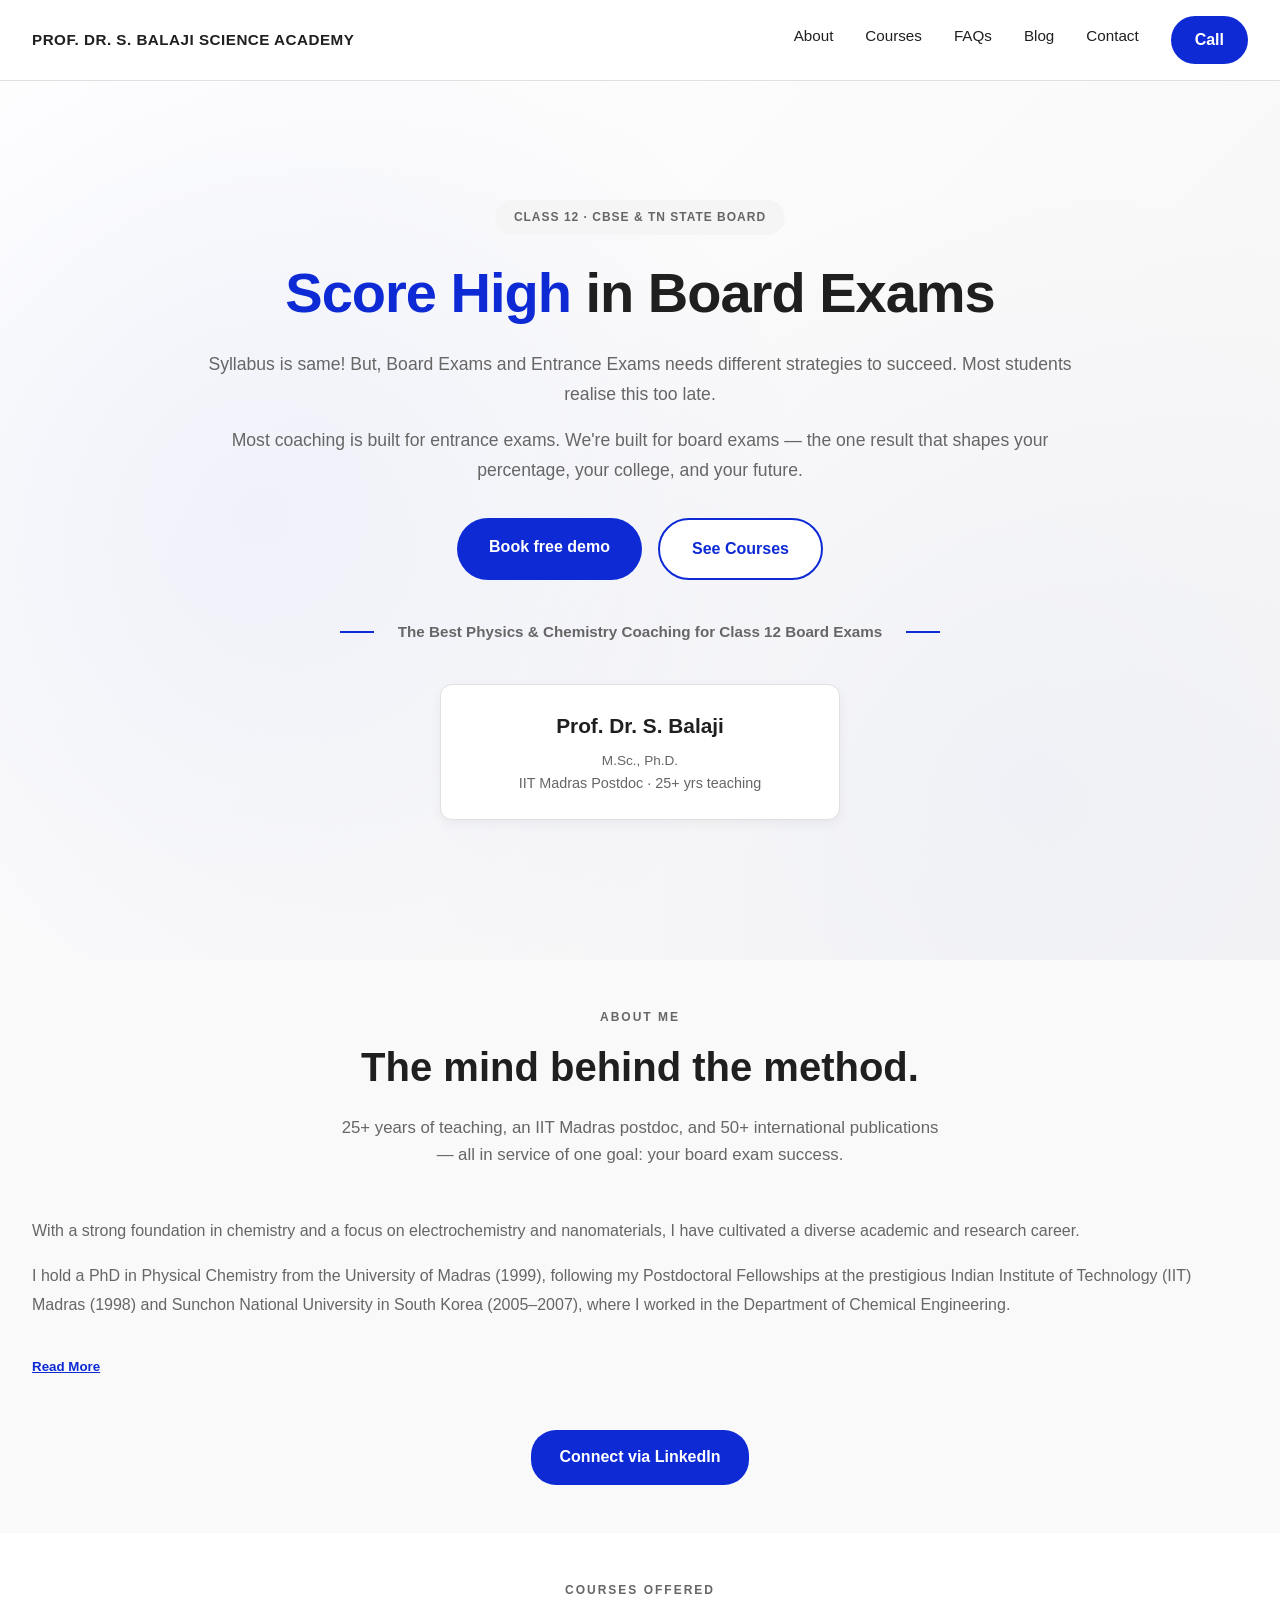
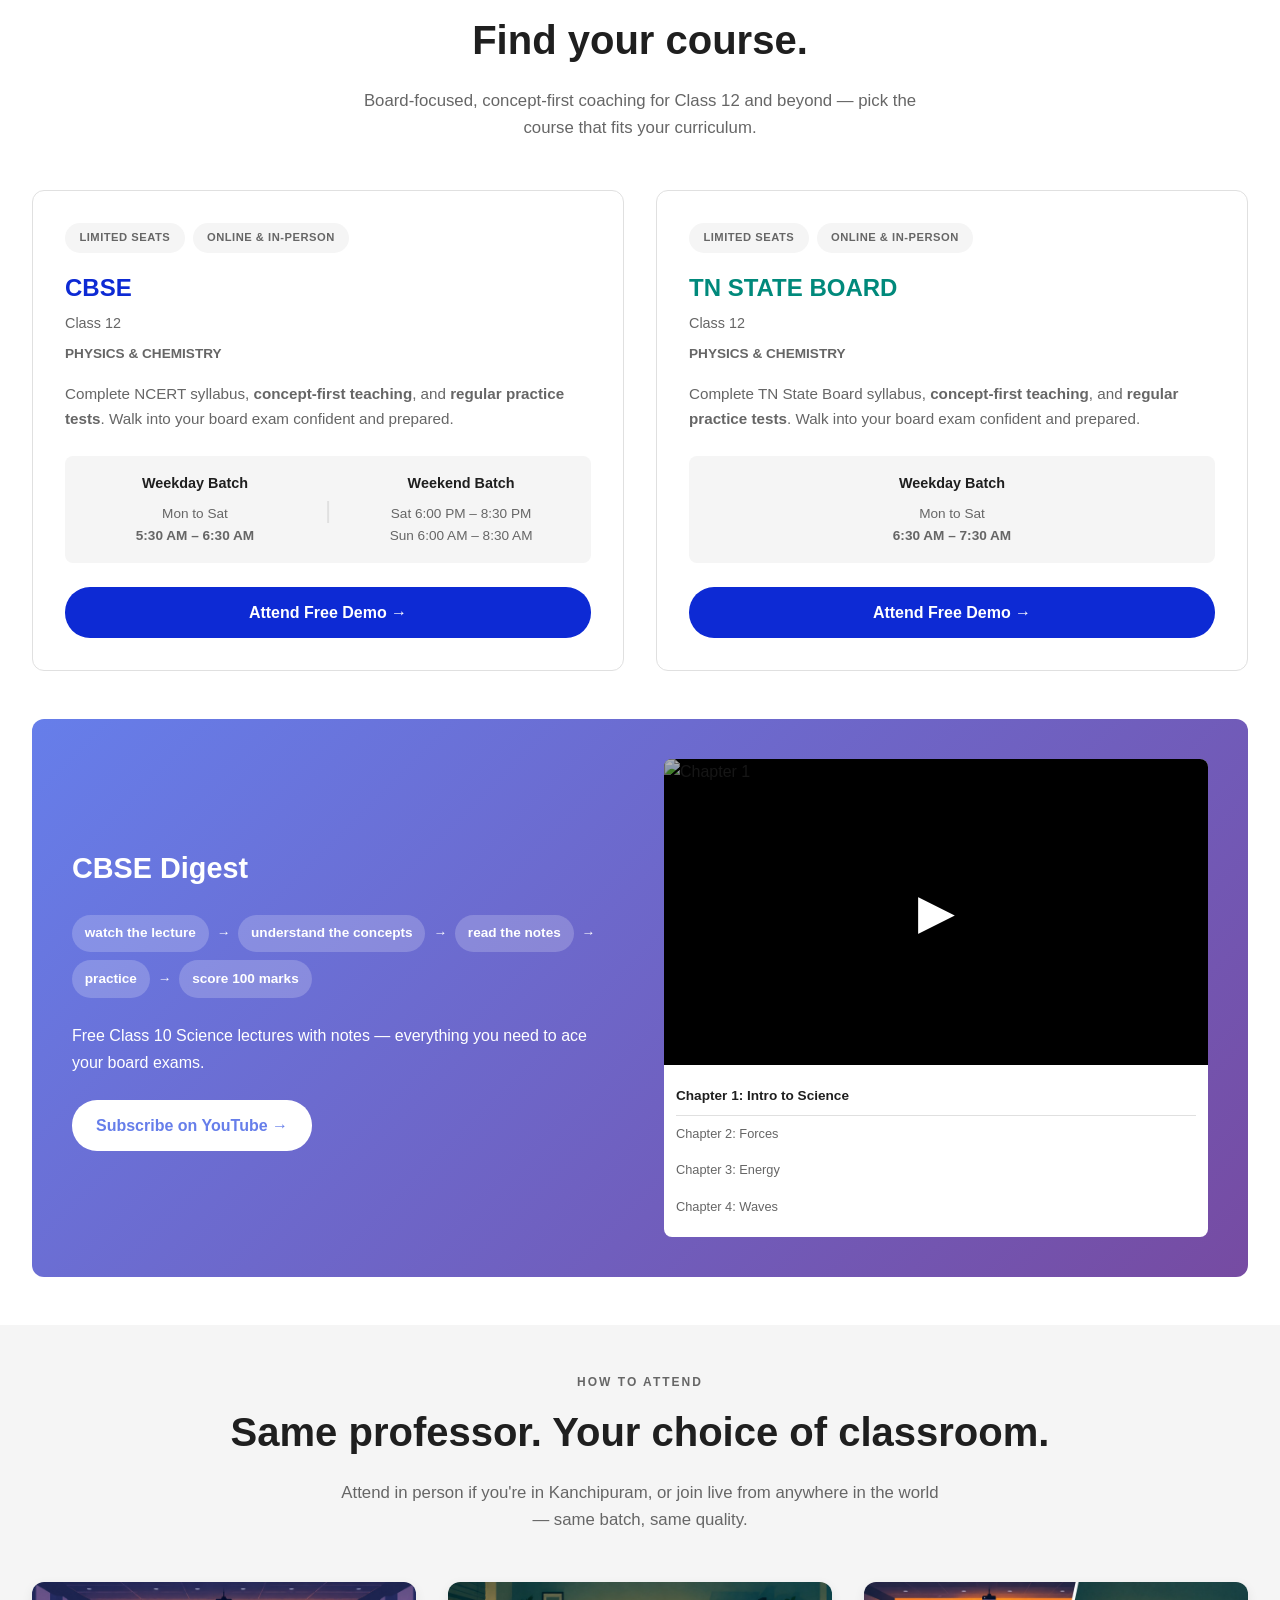
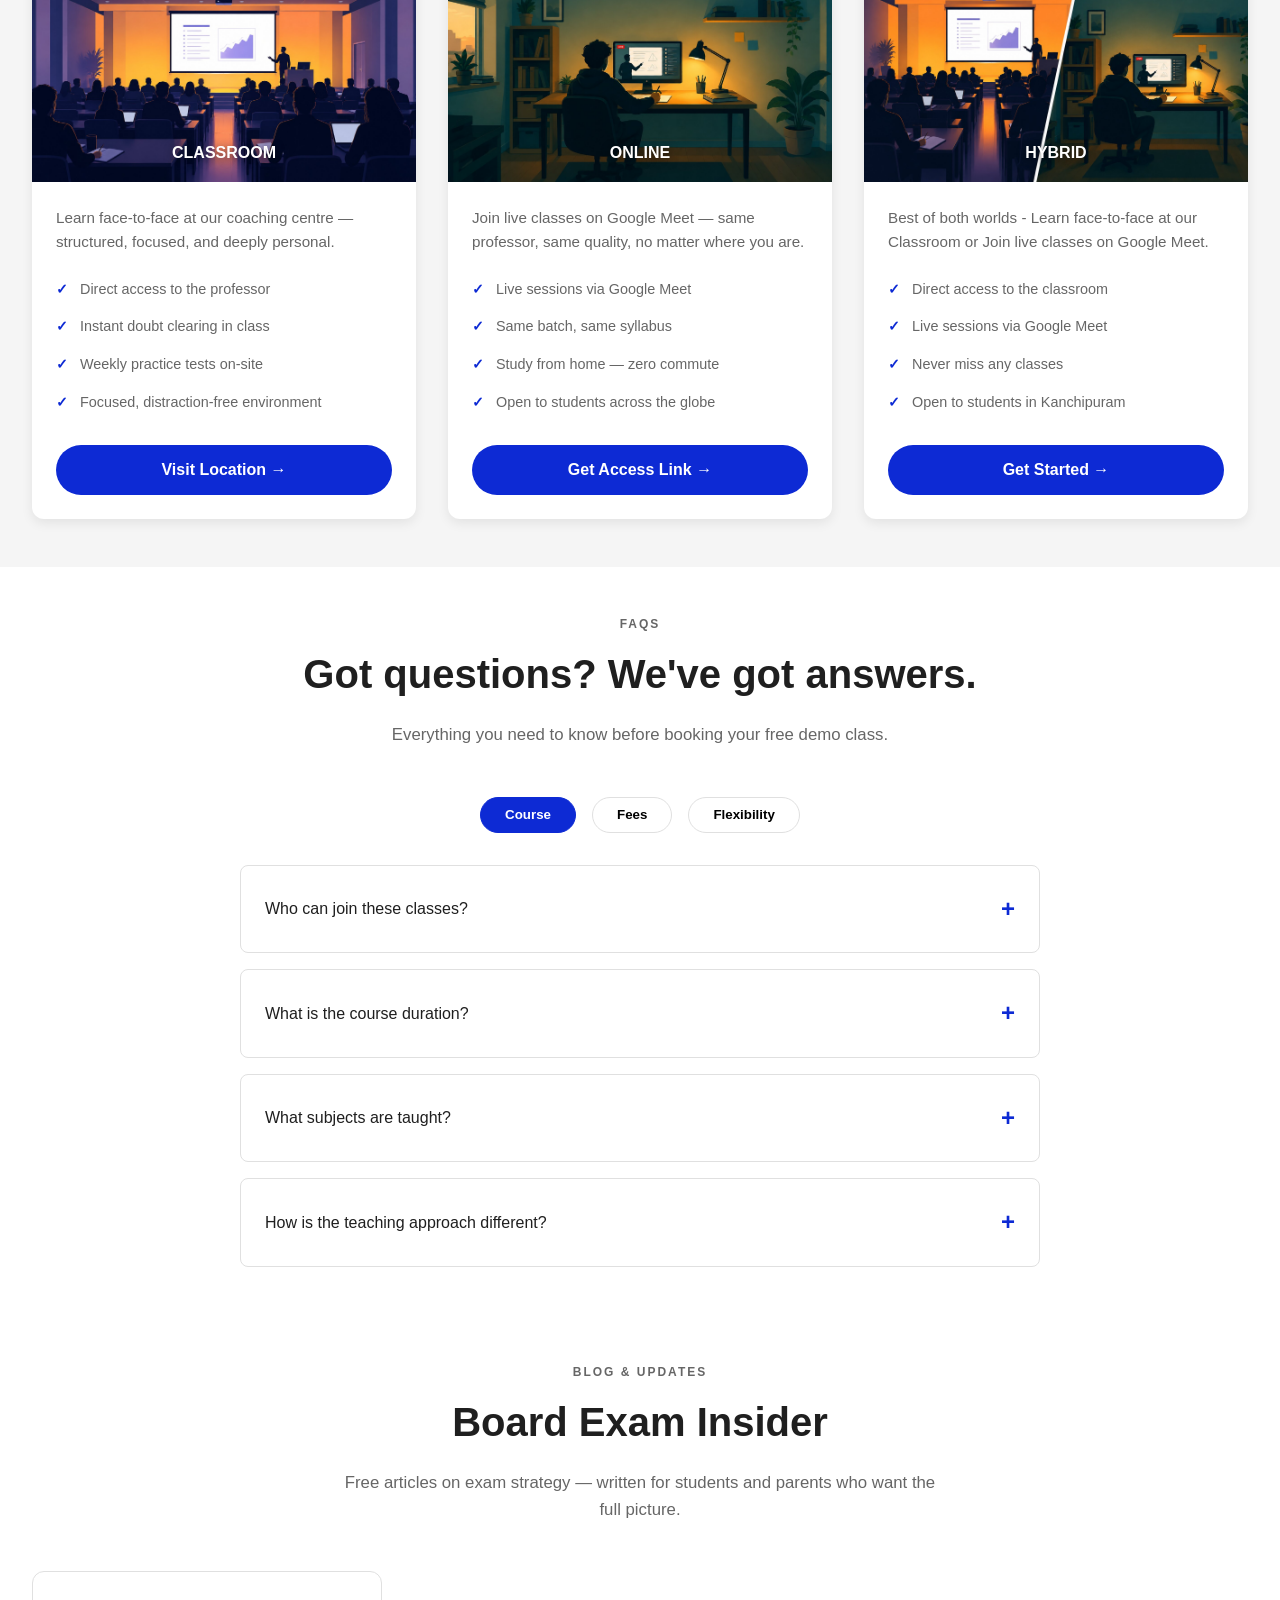
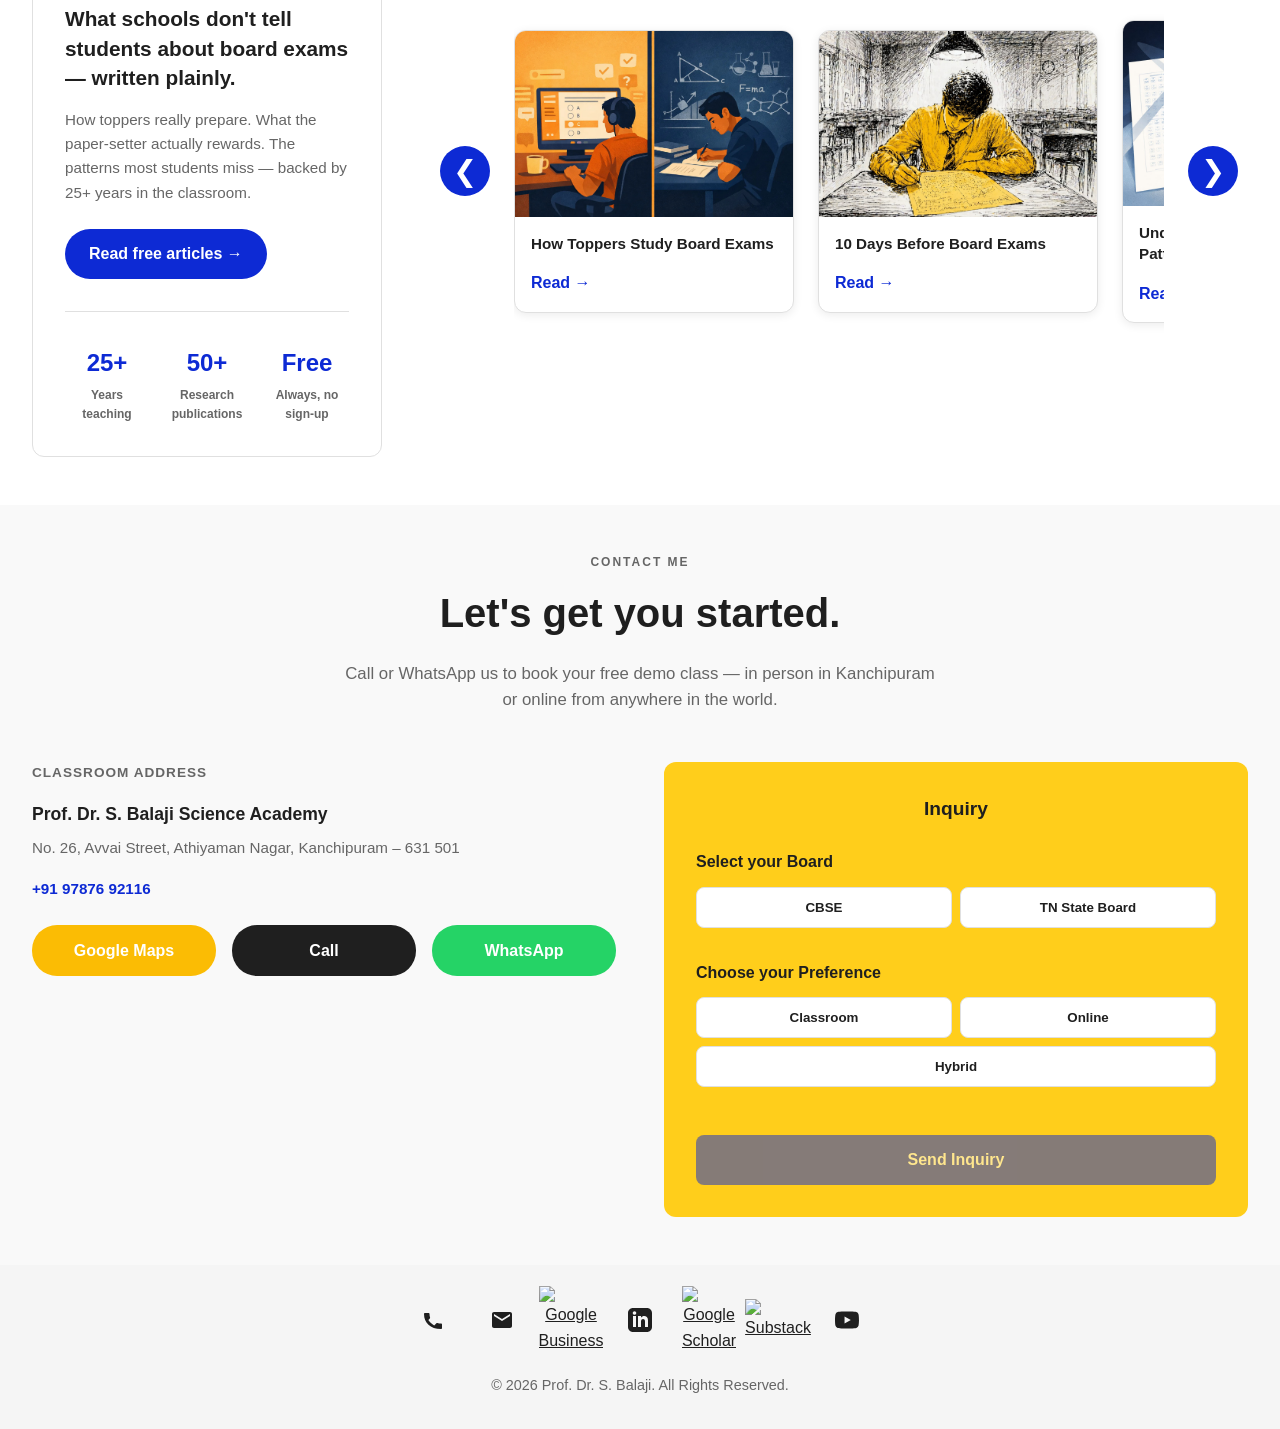
==== commit 577641be: "Add files via upload" ====
--- a/index.html
+++ b/index.html
@@ -43,46 +43,38 @@
     <!-- HERO -->
     <section class="hero" id="home">
         <div class="hero-grid"></div>
-        
-        <!-- Floating Badges -->
-        <div class="floating-badge badge-1">Board-focus only!</div>
-        <div class="floating-badge badge-2">Free demo class</div>
-        <div class="floating-badge badge-3">CBSE</div>
-        <div class="floating-badge badge-4">Online & Classroom</div>
 
         <div class="hero-content">
             <div class="hero-pill">CLASS 12 · CBSE & TN STATE BOARD</div>
             
             <h1 class="hero-title">
-                <span class="blue-text">Score High</span> in Board Exams.<br><span class="italic">No NEET/JEE distractions.</span>
+                <span class="blue-text">Score High</span> in Board Exams
             </h1>
+            
             <p class="hero-description">
                 Syllabus is same! But, Board Exams and Entrance Exams needs different strategies to succeed. Most students realise this too late.
             </p>
             <p class="hero-description">
                 Most coaching is built for entrance exams. We're built for board exams — the one result that shapes your percentage, your college, and your future.
             </p>
+
             <div class="hero-buttons">
                 <a href="tel:+919787692116" class="btn btn-primary">Book free demo</a>
                 <a href="#courses-section" class="btn btn-secondary">See Courses</a>
             </div>
 
-            <!-- Papers Grid -->
-            <div class="papers-grid">
-                <div class="paper">95%<span>Physics</span></div>
-                <div class="paper">96%<span>Chemistry</span></div>
-                <div class="paper">94%<span>Science</span></div>
+            <!-- Separator -->
+            <div class="hero-separator">
+                <div class="separator-line"></div>
+                <div class="separator-text">The Best Physics & Chemistry Coaching for Class 12 Board Exams</div>
+                <div class="separator-line"></div>
             </div>
 
             <!-- Name Card -->
-            <div class="name-card fade-in-up">
-                <h3>Prof. Dr. S. Balaji<span class="degree">M.Sc., Ph.D.</span></h3>
+            <div class="name-card">
+                <h3>Prof. Dr. S. Balaji</h3>
+                <p class="degree">M.Sc., Ph.D.</p>
                 <p class="meta">IIT Madras Postdoc · 25+ yrs teaching</p>
-                <div class="subjects-pills">
-                    <span class="pill">Physics</span>
-                    <span class="pill">Chemistry</span>
-                    <span class="pill">50+ publications</span>
-                </div>
             </div>
         </div>
     </section>
@@ -125,7 +117,7 @@
 
             <div class="courses-grid">
                 <!-- CBSE Card -->
-                <div class="course-card fade-in-up">
+                <div class="course-card">
                     <div class="pill-group">
                         <span class="pill-badge">LIMITED SEATS</span>
                         <span class="pill-badge">ONLINE & IN-PERSON</span>
@@ -150,12 +142,12 @@
                 </div>
 
                 <!-- TN State Board Card -->
-                <div class="course-card fade-in-up">
+                <div class="course-card">
                     <div class="pill-group">
                         <span class="pill-badge">LIMITED SEATS</span>
                         <span class="pill-badge">ONLINE & IN-PERSON</span>
                     </div>
-                    <h3 class="course-board tnboard">TN State Board</h3>
+                    <h3 class="course-board tnboard">TN STATE BOARD</h3>
                     <p class="course-class">Class 12</p>
                     <p class="course-subjects">PHYSICS & CHEMISTRY</p>
                     <p class="course-description">Complete TN State Board syllabus, <strong>concept-first teaching</strong>, and <strong>regular practice tests</strong>. Walk into your board exam confident and prepared.</p>
@@ -171,7 +163,7 @@
             </div>
 
             <!-- CBSE Digest Card -->
-            <div class="cbse-digest-card fade-in-up" onclick="window.location.href='cbse-digest.html'" style="cursor: pointer;">
+            <div class="cbse-digest-card" onclick="window.location.href='cbse-digest.html'" style="cursor: pointer;">
                 <div class="digest-left">
                     <h3>CBSE Digest</h3>
                     <div class="digest-flow">
@@ -519,9 +511,7 @@
                 </svg>
             </a>
             <a href="https://g.co/kgs/EkVWVxL" class="footer-icon business" title="Google Business">
-                <svg viewBox="0 0 24 24" xmlns="http://www.w3.org/2000/svg">
-                    <path d="M12 2C6.48 2 2 6.48 2 12s4.48 10 10 10 10-4.48 10-10S17.52 2 12 2zm-2 15l-5-5 1.41-1.41L10 14.17l7.59-7.59L19 8l-9 9z"/>
-                </svg>
+                <img src="assets/icons/google-business.svg" alt="Google Business">
             </a>
             <a href="https://www.linkedin.com/in/profdrsbalaji" class="footer-icon linkedin" title="LinkedIn">
                 <svg viewBox="0 0 24 24" xmlns="http://www.w3.org/2000/svg">
@@ -529,14 +519,10 @@
                 </svg>
             </a>
             <a href="https://scholar.google.co.kr/citations?hl=en&pli=1&user=9NAUZ5MAAAAJ" class="footer-icon scholar" title="Google Scholar">
-                <svg viewBox="0 0 24 24" xmlns="http://www.w3.org/2000/svg">
-                    <text x="2" y="20" font-size="20" font-weight="bold">G</text>
-                </svg>
+                <img src="assets/icons/google-scholar.svg" alt="Google Scholar">
             </a>
             <a href="https://profbalaji.substack.com/" class="footer-icon substack" title="Substack">
-                <svg viewBox="0 0 24 24" xmlns="http://www.w3.org/2000/svg">
-                    <path d="M22.539 8.242H1.46V5.406h21.08v2.836zM1.46 10.812V24h21.08V10.812H1.46zM6.584 19.75h-3.86v-7.05h3.86v7.05zm4.224 0h-3.861v-7.05h3.86v7.05zm4.224 0h-3.86v-7.05h3.86v7.05z"/>
-                </svg>
+                <img src="assets/icons/substack.svg" alt="Substack">
             </a>
             <a href="https://www.youtube.com/@CBSEdigest" class="footer-icon youtube" title="YouTube">
                 <svg viewBox="0 0 24 24" xmlns="http://www.w3.org/2000/svg">
--- a/styles.css
+++ b/styles.css
@@ -6,7 +6,7 @@
     --text-dark: #1f1f1f;
     --text-light: #666;
     --transition: all 0.3s cubic-bezier(0.4, 0, 0.2, 1);
-    --yellow-mustard: #d4a574;
+    --yellow-mustard: #FFCE1B;
 }
 
 * {
@@ -71,6 +71,26 @@
     font-size: 0.95rem;
     transition: var(--transition);
     position: relative;
+    padding-bottom: 0.5rem;
+}
+
+.nav-link::after {
+    content: '';
+    position: absolute;
+    bottom: 0;
+    left: 0;
+    width: 0;
+    height: 3px;
+    background: var(--primary-blue);
+    transition: var(--transition);
+}
+
+.nav-link:hover::after {
+    width: 100%;
+}
+
+.nav-link.active::after {
+    width: 100%;
 }
 
 .nav-link:hover {
@@ -113,7 +133,7 @@
 .nav-mobile {
     display: none;
     position: fixed;
-    left: 0;
+    right: 0;
     top: 0;
     width: 80%;
     height: 100vh;
@@ -122,7 +142,7 @@
     padding: 2rem;
     gap: 1rem;
     z-index: 999;
-    transform: translateX(-100%);
+    transform: translateX(100%);
     transition: transform 0.3s ease;
 }
 
@@ -168,7 +188,6 @@
     }
 }
 
-/* BODY PADDING FOR FIXED HEADER */
 body {
     padding-top: 60px;
 }
@@ -200,6 +219,7 @@
     max-width: 900px;
     text-align: center;
     animation: fadeInUp 0.8s ease-out;
+    width: 100%;
 }
 
 @keyframes fadeInUp {
@@ -292,29 +312,70 @@
     transform: scale(1.08);
 }
 
-.papers-grid {
-    display: grid;
-    grid-template-columns: repeat(3, 1fr);
-    gap: 2rem;
-    margin: 3rem 0;
-    max-width: 500px;
+.hero-separator {
+    display: flex;
+    align-items: center;
+    gap: 1.5rem;
+    margin: 2.5rem 0;
+    max-width: 600px;
     margin-left: auto;
     margin-right: auto;
 }
 
-.paper {
-    text-align: center;
-    font-size: 1.8rem;
-    font-weight: 800;
+.separator-line {
+    flex: 1;
+    height: 2px;
+    background: var(--primary-blue);
+}
+
+.separator-text {
+    font-size: 0.95rem;
+    color: var(--text-light);
+    font-weight: 600;
+    white-space: nowrap;
+}
+
+.floating-badge {
+    position: absolute;
+    padding: 0.75rem 1.5rem;
+    border-radius: 50px;
+    font-weight: 700;
+    font-size: 0.85rem;
+    z-index: 5;
+    pointer-events: none;
+    white-space: nowrap;
+}
+
+.badge-1 {
+    top: 15%;
+    left: 10%;
+    background: #e8f4ff;
     color: var(--primary-blue);
 }
 
-.paper span {
-    display: block;
-    font-size: 0.75rem;
-    font-weight: 600;
-    color: var(--text-light);
-    margin-top: 0.5rem;
+.badge-2 {
+    top: 25%;
+    right: 10%;
+    background: #fff4e8;
+    color: #ff9800;
+}
+
+.badge-3 {
+    bottom: 30%;
+    left: 8%;
+    background: #e8ffe8;
+    color: #4caf50;
+}
+
+.badge-4 {
+    bottom: 20%;
+    right: 8%;
+    background: #ffe8f4;
+    color: #e91e63;
+}
+
+.papers-grid {
+    display: none;
 }
 
 .name-card {
@@ -323,7 +384,7 @@
     border-radius: 12px;
     padding: 1.5rem;
     margin-top: 2rem;
-    max-width: 600px;
+    max-width: 400px;
     margin-left: auto;
     margin-right: auto;
     box-shadow: 0 4px 12px rgba(0, 0, 0, 0.05);
@@ -331,7 +392,7 @@
 
 .name-card h3 {
     font-size: 1.3rem;
-    margin-bottom: 0.25rem;
+    margin-bottom: 0.5rem;
 }
 
 .degree {
@@ -343,14 +404,11 @@
 .meta {
     font-size: 0.9rem;
     color: var(--text-light);
-    margin-bottom: 1rem;
+    margin-bottom: 0;
 }
 
 .subjects-pills {
-    display: flex;
-    gap: 0.75rem;
-    justify-content: center;
-    flex-wrap: wrap;
+    display: none;
 }
 
 .pill {
@@ -362,46 +420,6 @@
     font-weight: 600;
 }
 
-/* FLOATING BADGES - PARALLAX */
-.floating-badge {
-    position: fixed;
-    padding: 0.75rem 1.5rem;
-    border-radius: 50px;
-    font-weight: 700;
-    font-size: 0.85rem;
-    z-index: 5;
-    pointer-events: none;
-    white-space: nowrap;
-}
-
-.badge-1 {
-    top: 15%;
-    left: 10%;
-    background: #e8f4ff;
-    color: var(--primary-blue);
-}
-
-.badge-2 {
-    top: 25%;
-    right: 10%;
-    background: #fff4e8;
-    color: #ff9800;
-}
-
-.badge-3 {
-    bottom: 30%;
-    left: 8%;
-    background: #e8ffe8;
-    color: #4caf50;
-}
-
-.badge-4 {
-    bottom: 20%;
-    right: 8%;
-    background: #ffe8f4;
-    color: #e91e63;
-}
-
 @media (max-width: 768px) {
     .floating-badge {
         display: none;
@@ -409,6 +427,7 @@
 
     .hero-title {
         font-size: 2rem;
+        line-height: 1.3;
     }
 
     .hero-buttons {
@@ -416,6 +435,15 @@
     }
 
     .btn {
+        width: 100%;
+    }
+
+    .hero-separator {
+        flex-direction: column;
+        gap: 1rem;
+    }
+
+    .separator-line {
         width: 100%;
     }
 }
@@ -454,22 +482,47 @@
     margin: 0 auto;
 }
 
+/* SECTION BACKGROUNDS - ALTERNATING */
+.about {
+    background: #f9f9f9;
+}
+
+.about-content {
+    background: #f9f9f9;
+    border-radius: 0;
+    padding: 0;
+    max-width: none;
+    margin: 0;
+}
+
+.courses {
+    background: white;
+}
+
+.modes {
+    background: #f5f5f5;
+}
+
+.faqs {
+    background: white;
+}
+
+.blog {
+    background: white;
+}
+
+.contact {
+    background: #f9f9f9;
+}
+
 /* ABOUT */
-.about {
-    background: var(--light-gray);
-}
-
 .about-content {
-    background: white;
-    border-radius: 12px;
-    padding: 2rem;
-    max-width: 700px;
-    margin: 0 auto;
+    line-height: 1.8;
 }
 
 .about-content p {
     margin-bottom: 1rem;
-    line-height: 1.8;
+    color: var(--text-light);
 }
 
 .read-more-content {
@@ -519,10 +572,6 @@
 }
 
 /* COURSES */
-.courses {
-    background: white;
-}
-
 .courses-grid {
     display: grid;
     grid-template-columns: repeat(2, 1fr);
@@ -798,10 +847,6 @@
 }
 
 /* MODES */
-.modes {
-    background: var(--light-gray);
-}
-
 .modes-container {
     display: grid;
     grid-template-columns: repeat(3, 1fr);
@@ -901,7 +946,6 @@
     transform: scale(1.08);
 }
 
-/* MOBILE MODE CARDS - ACCORDION */
 @media (max-width: 768px) {
     .modes-container {
         display: flex;
@@ -939,10 +983,6 @@
 }
 
 /* FAQs */
-.faqs {
-    background: white;
-}
-
 .faq-filters {
     display: flex;
     gap: 1rem;
@@ -1026,10 +1066,6 @@
 }
 
 /* BLOG */
-.blog {
-    background: white;
-}
-
 .blog-content {
     display: grid;
     grid-template-columns: 350px 1fr;
@@ -1038,10 +1074,11 @@
 }
 
 .blog-card {
-    background: var(--light-gray);
+    background: white;
     padding: 2rem;
     border-radius: 12px;
     height: fit-content;
+    border: 1px solid var(--border-light);
 }
 
 .blog-card h3 {
@@ -1110,8 +1147,10 @@
     position: relative;
     display: flex;
     align-items: center;
+    justify-content: center;
     gap: 1.5rem;
     width: 100%;
+    height: 400px;
 }
 
 .carousel-arrow {
@@ -1146,6 +1185,10 @@
     overflow: hidden;
     width: 100%;
     min-width: 0;
+    height: 100%;
+    display: flex;
+    align-items: center;
+    max-width: 650px;
 }
 
 .carousel-container {
@@ -1159,6 +1202,8 @@
     padding: 0;
     margin: 0;
     -webkit-overflow-scrolling: touch;
+    height: 100%;
+    align-items: center;
 }
 
 .carousel-container::-webkit-scrollbar {
@@ -1177,13 +1222,15 @@
 
 .carousel-item {
     flex: 0 0 280px;
-    scroll-snap-align: start;
+    scroll-snap-align: center;
     background: white;
     border-radius: 12px;
     overflow: hidden;
     box-shadow: 0 2px 10px rgba(0, 0, 0, 0.08);
     transition: var(--transition);
     height: fit-content;
+    align-self: center;
+    border: 1px solid var(--border-light);
 }
 
 .carousel-item:hover {
@@ -1231,7 +1278,6 @@
     color: var(--dark-blue);
 }
 
-/* MOBILE BLOG */
 @media (max-width: 1024px) {
     .blog-content {
         grid-template-columns: 1fr;
@@ -1271,6 +1317,7 @@
         align-items: center;
         gap: 1rem;
         width: 100%;
+        height: auto;
         overflow: visible;
     }
 
@@ -1289,6 +1336,7 @@
         width: 100%;
         max-width: 100%;
         overflow: visible;
+        height: auto;
     }
 
     .carousel-container {
@@ -1303,6 +1351,7 @@
         margin: 0;
         -webkit-overflow-scrolling: touch;
         box-sizing: border-box;
+        height: auto;
     }
 
     .carousel-item {
@@ -1341,7 +1390,7 @@
 
 /* CONTACT */
 .contact {
-    background: var(--light-gray);
+    background: #f9f9f9;
 }
 
 .contact-content {
@@ -1428,10 +1477,10 @@
 
 /* INQUIRY FORM */
 .contact-form-wrapper {
-    background: white;
+    background: #FFCE1B;
     padding: 2rem;
     border-radius: 12px;
-    border: 3px solid var(--yellow-mustard);
+    border: none;
 }
 
 .inquiry-heading {
@@ -1439,6 +1488,7 @@
     font-weight: 700;
     margin-bottom: 1.5rem;
     text-align: center;
+    color: var(--text-dark);
 }
 
 .form-group {
@@ -1454,8 +1504,9 @@
 
 .form-buttons {
     display: flex;
-    gap: 0.75rem;
-    flex-direction: column;
+    gap: 0.5rem;
+    flex-direction: row;
+    flex-wrap: wrap;
 }
 
 .form-buttons-row {
@@ -1463,14 +1514,17 @@
 }
 
 .form-btn {
+    flex: 1;
+    min-width: calc(50% - 0.25rem);
     padding: 0.75rem 1.5rem;
-    border: 2px solid var(--border-light);
+    border: 1px solid var(--border-light);
     background: white;
     border-radius: 8px;
     cursor: pointer;
     font-weight: 600;
     transition: var(--transition);
     text-align: center;
+    color: var(--text-dark);
 }
 
 .form-btn.active {
@@ -1486,7 +1540,7 @@
 .form-submit {
     width: 100%;
     padding: 1rem;
-    background: var(--yellow-mustard);
+    background: var(--primary-blue);
     color: white;
     border: none;
     border-radius: 8px;
@@ -1494,10 +1548,11 @@
     font-size: 1rem;
     cursor: pointer;
     transition: var(--transition);
+    margin-top: 1rem;
 }
 
 .form-submit:hover:not(:disabled) {
-    background: #c49463;
+    background: var(--dark-blue);
     transform: scale(1.05);
 }
 
@@ -1527,7 +1582,7 @@
 
     .form-btn {
         flex: 1;
-        min-width: 45%;
+        min-width: calc(50% - 0.25rem);
     }
 
     .form-buttons-row {
@@ -1537,8 +1592,8 @@
 
 /* FOOTER */
 .footer {
-    background: var(--text-dark);
-    color: white;
+    background: var(--light-gray);
+    color: var(--text-dark);
     padding: 2rem;
     text-align: center;
 }
@@ -1546,7 +1601,7 @@
 .footer-icons {
     display: flex;
     justify-content: center;
-    gap: 2rem;
+    gap: 1.5rem;
     margin-bottom: 2rem;
     flex-wrap: wrap;
 }
@@ -1557,7 +1612,7 @@
     justify-content: center;
     width: 45px;
     height: 45px;
-    color: white;
+    color: var(--text-dark);
     transition: var(--transition);
 }
 
@@ -1597,12 +1652,12 @@
 
 .footer-copyright {
     font-size: 0.9rem;
-    color: rgba(255, 255, 255, 0.7);
+    color: var(--text-light);
 }
 
 @media (max-width: 768px) {
     .footer-icons {
-        gap: 1rem;
+        gap: 0.75rem;
     }
 
     .footer-icon {
@@ -1614,4 +1669,116 @@
         width: 20px;
         height: 20px;
     }
-}
+
+    .section-title {
+        font-size: 1.8rem;
+        line-height: 1.3;
+    }
+
+    .section-subtitle {
+        font-size: 0.95rem;
+    }
+}
+
+/* DIGEST HERO */
+.digest-hero {
+    background: linear-gradient(135deg, #667eea 0%, #764ba2 100%);
+    color: white;
+    min-height: auto;
+    padding: 3rem 1rem;
+}
+
+.digest-hero .hero-title {
+    color: white;
+    font-size: 2.8rem;
+}
+
+.digest-hero .blue-text {
+    color: #ffd700;
+}
+
+.digest-coming-soon {
+    background: rgba(255, 255, 255, 0.2);
+    padding: 1rem 1.5rem;
+    border-radius: 8px;
+    margin: 1.5rem 0;
+    backdrop-filter: blur(10px);
+}
+
+.coming-text {
+    color: white;
+    font-weight: 700;
+    margin: 0;
+}
+
+.digest-hero-image {
+    display: none;
+}
+
+.digest-features {
+    display: grid;
+    grid-template-columns: repeat(5, 1fr);
+    gap: 2rem;
+    margin-top: 3rem;
+    max-width: 1200px;
+    margin-left: auto;
+    margin-right: auto;
+}
+
+.feature-item {
+    text-align: center;
+    padding: 2rem 1.5rem;
+    background: rgba(0, 0, 0, 0.2);
+    border-radius: 12px;
+    backdrop-filter: blur(10px);
+    border: 1px solid rgba(255, 255, 255, 0.1);
+}
+
+.feature-icon {
+    font-size: 2.5rem;
+    display: block;
+    margin-bottom: 1rem;
+}
+
+.feature-item h3 {
+    font-size: 1rem;
+    margin-bottom: 0.5rem;
+    font-weight: 700;
+}
+
+.feature-item p {
+    font-size: 0.85rem;
+    opacity: 0.9;
+    line-height: 1.5;
+}
+
+.digest-hero .btn-primary {
+    background: white;
+    color: #667eea;
+}
+
+.digest-hero .btn-primary:hover {
+    background: #f0f0f0;
+}
+
+.digest-hero .btn-secondary {
+    background: transparent;
+    border-color: white;
+    color: white;
+}
+
+.digest-hero .btn-secondary:hover {
+    background: white;
+    color: #667eea;
+}
+
+@media (max-width: 768px) {
+    .digest-features {
+        grid-template-columns: 1fr;
+        gap: 1rem;
+    }
+
+    .digest-hero .hero-title {
+        font-size: 1.8rem;
+    }
+}
